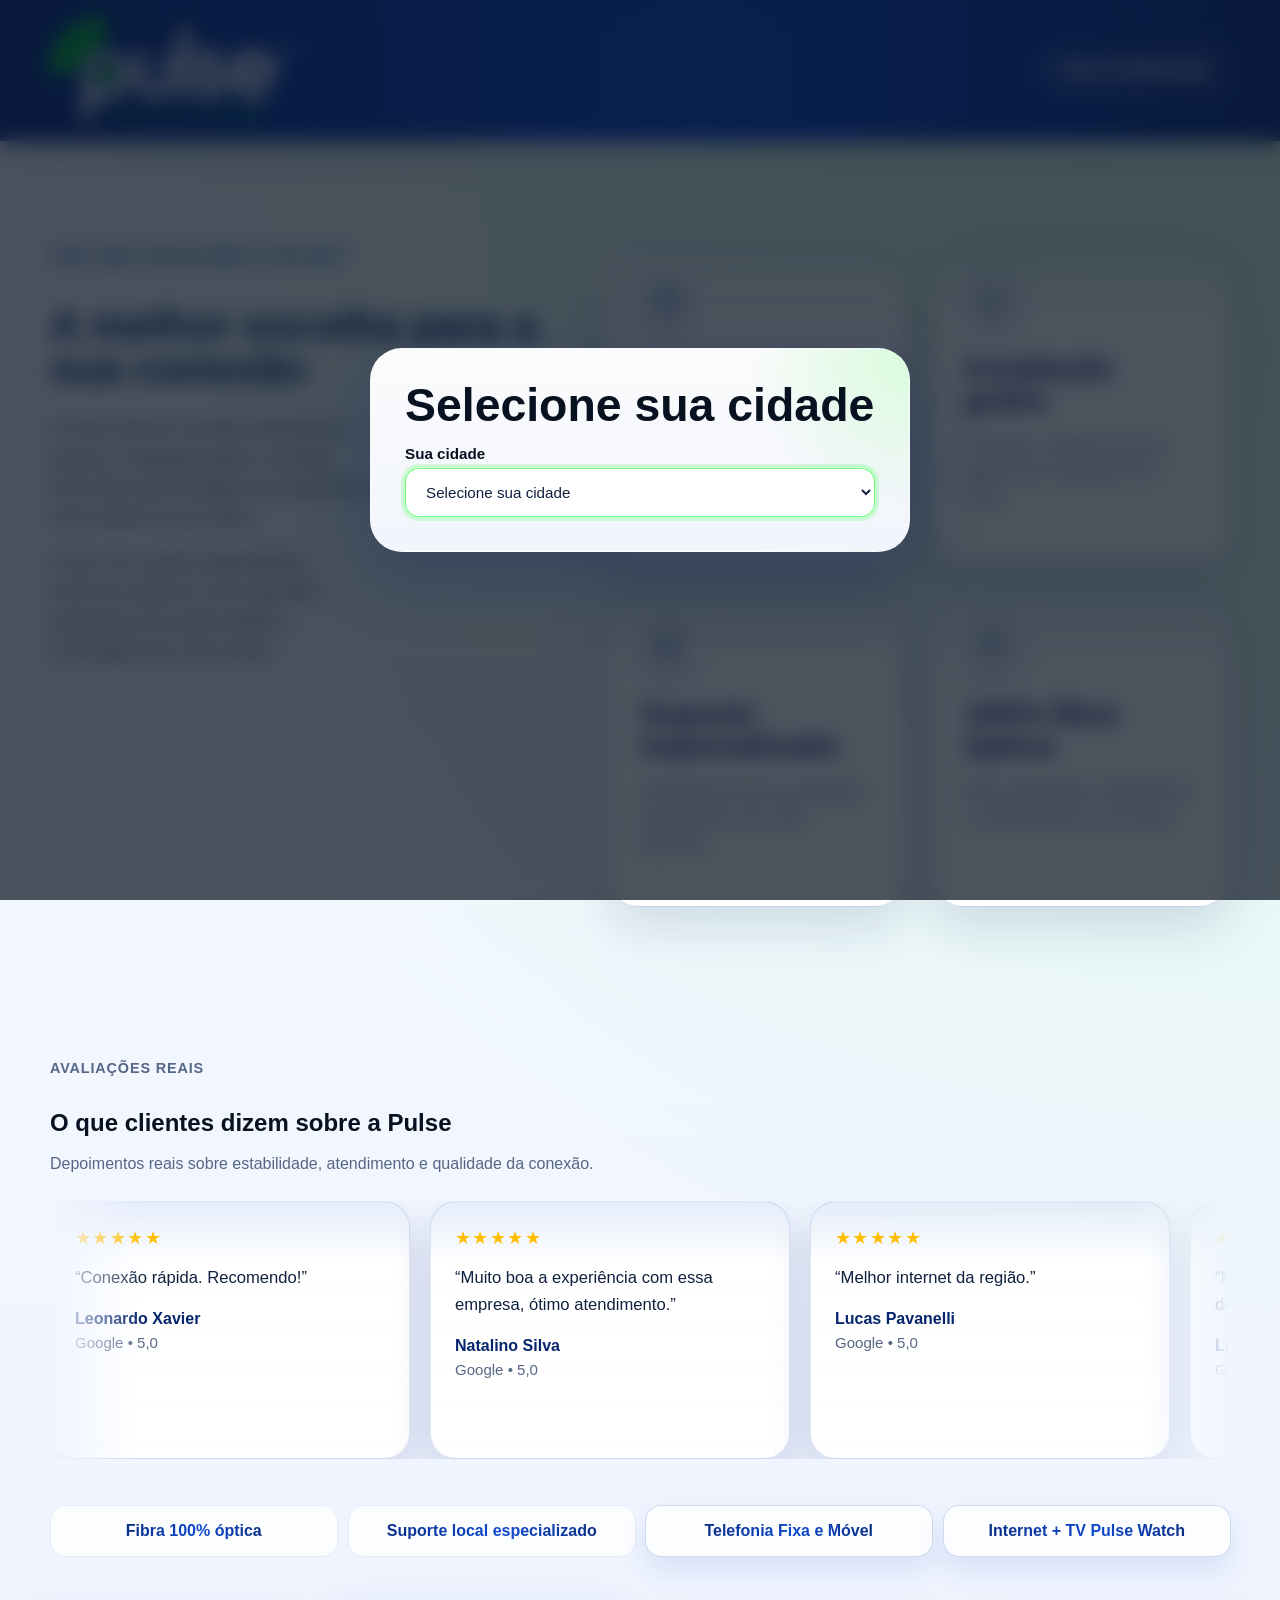
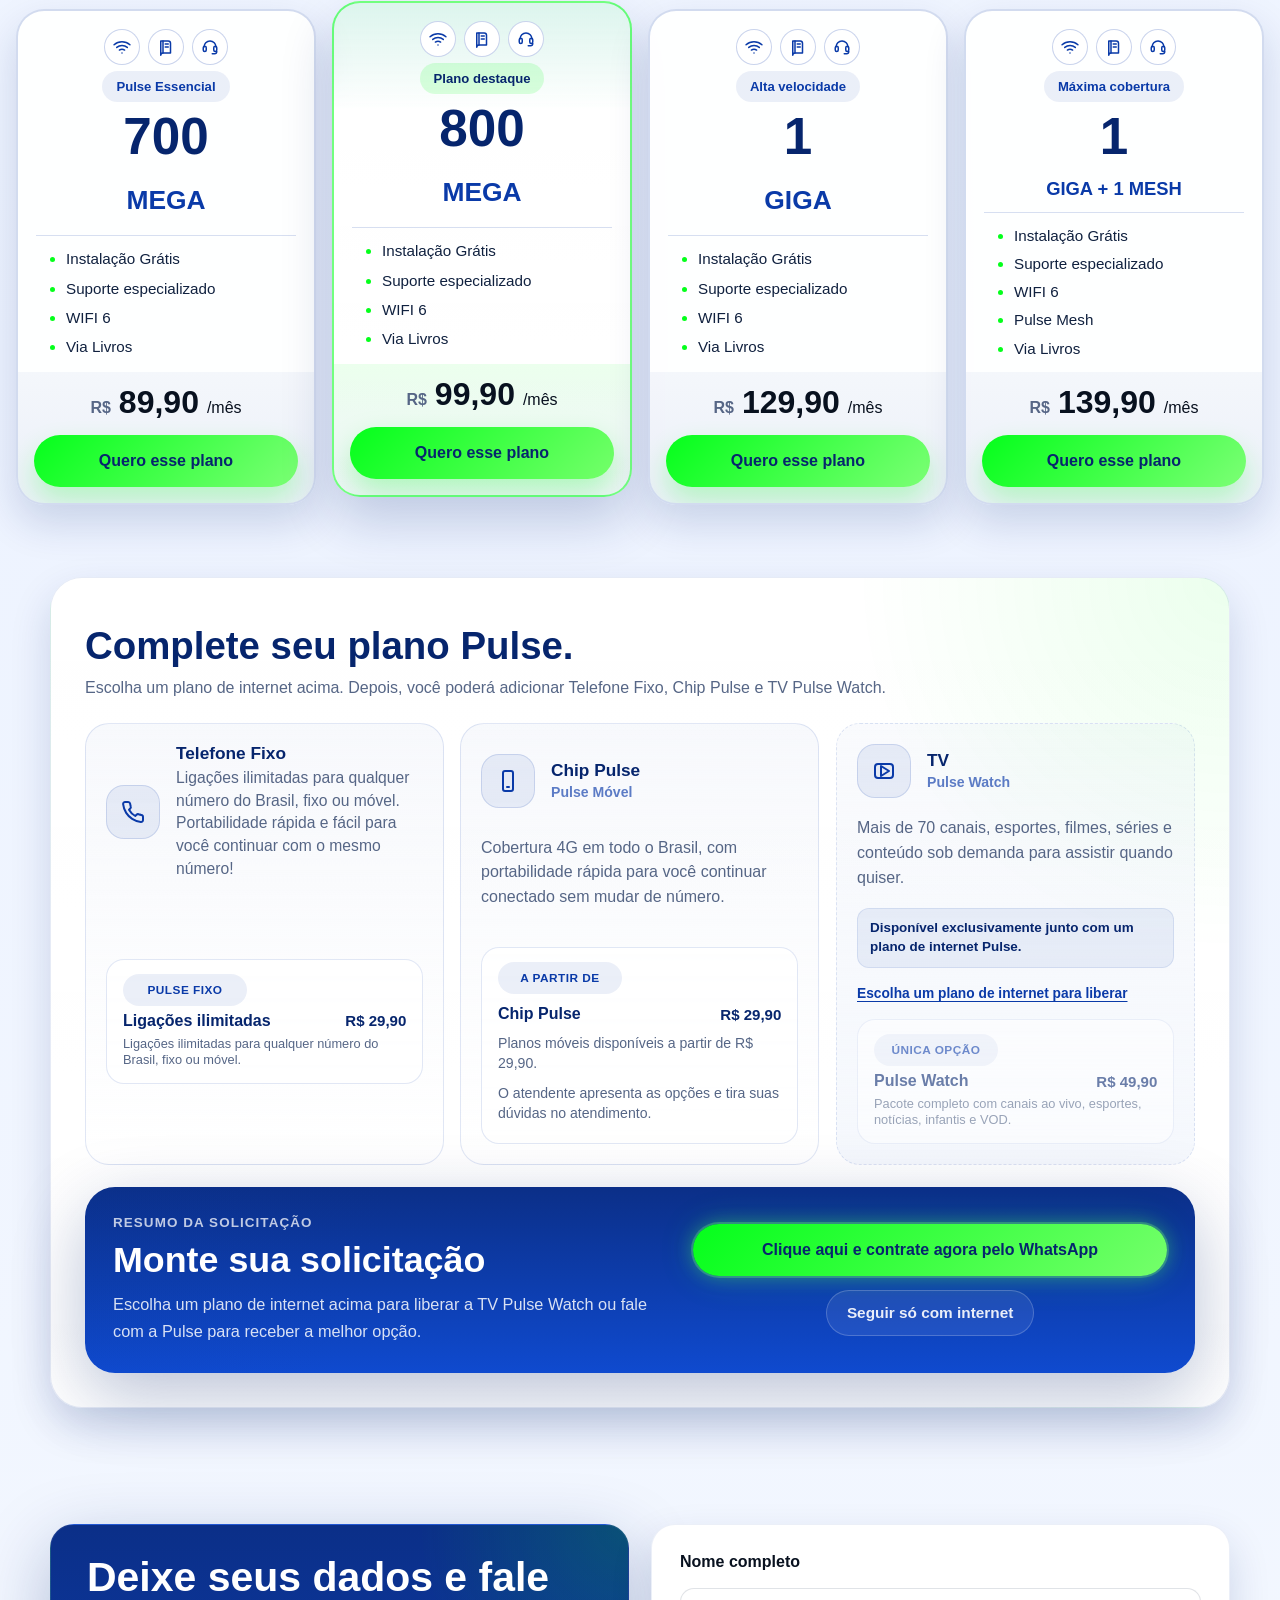
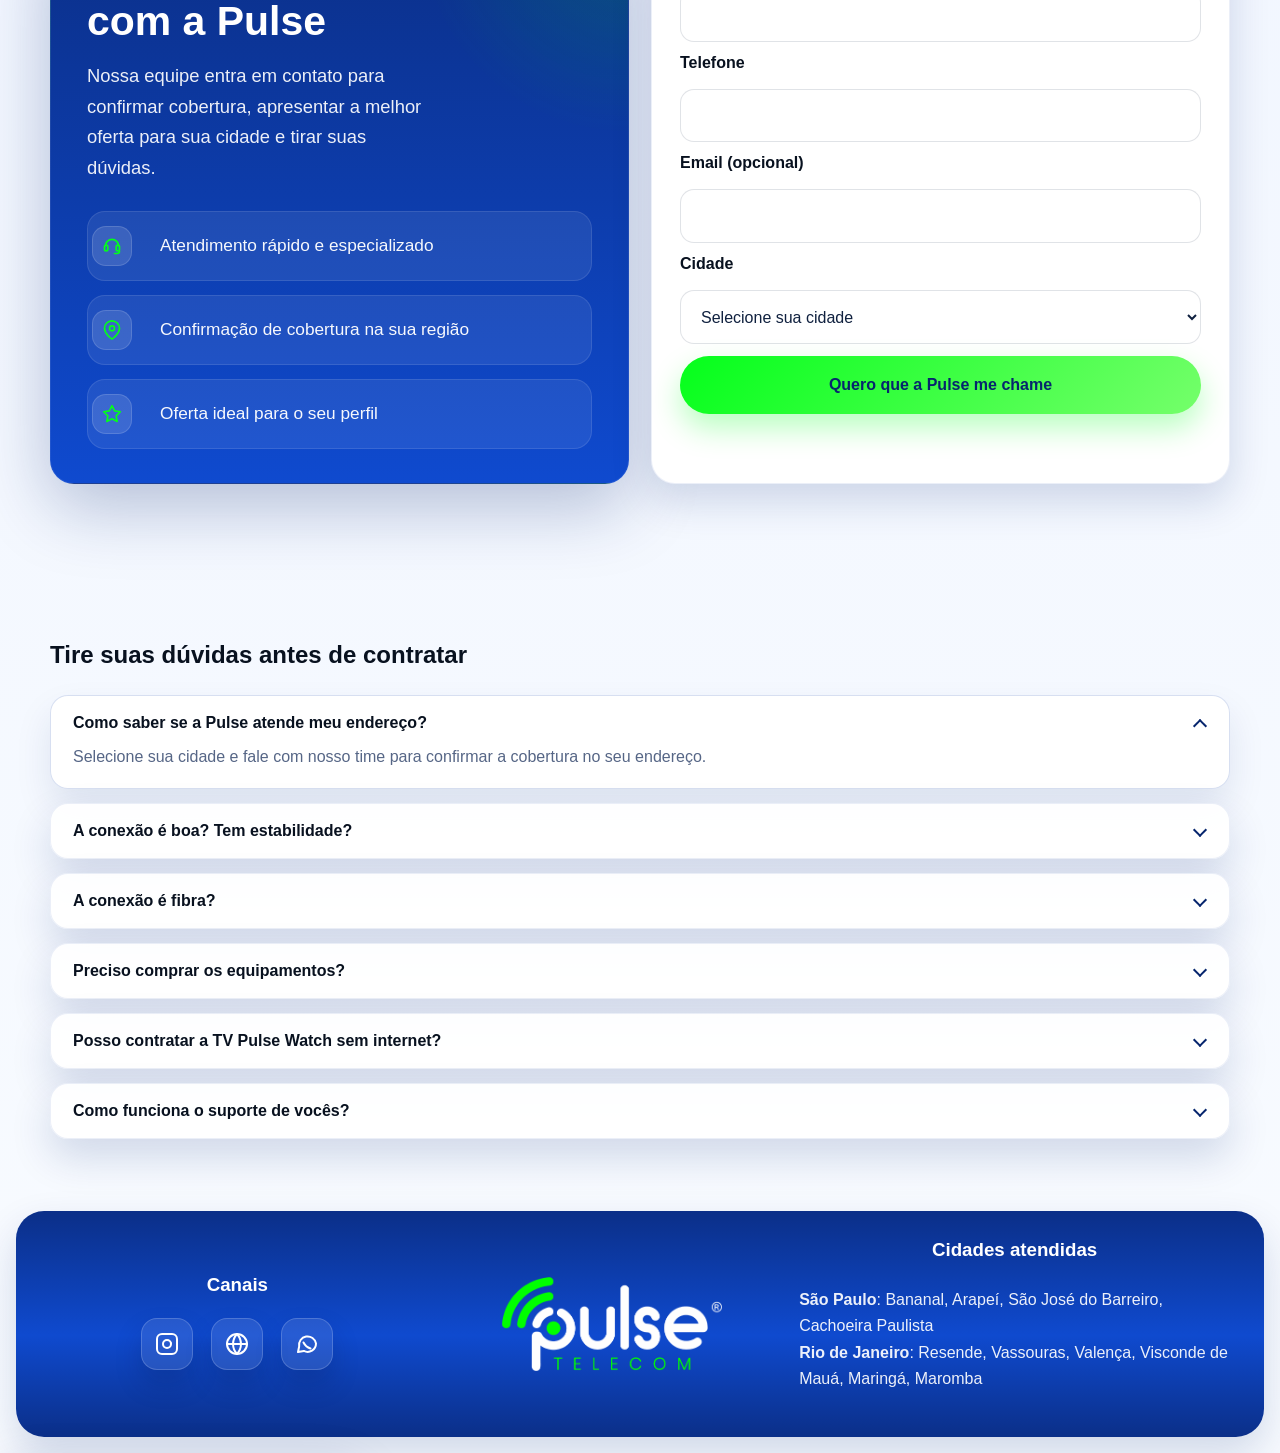
==== index.html @ 8730db97 "Simplifica Chip Pulse na mensagem do WhatsApp" ====
<!DOCTYPE html>
<html lang="pt-BR">
<head>
  <meta charset="utf-8">
  <meta name="viewport" content="width=device-width, initial-scale=1">
  <title>Pulse Telecom | Internet 100% fibra na sua cidade</title>
  <meta
    name="description"
    content="Internet 100% fibra da Pulse Telecom com instalação grátis, atendimento próximo e planos para a sua cidade. Consulte cobertura e fale com nossa equipe."
  >
  <link rel="canonical" href="https://lp.pulsetelecom.net.br/">
  <meta property="og:locale" content="pt_BR">
  <meta property="og:type" content="website">
  <meta property="og:site_name" content="Pulse Telecom">
  <meta property="og:title" content="Pulse Telecom | Internet 100% fibra na sua cidade">
  <meta
    property="og:description"
    content="Internet 100% fibra da Pulse Telecom com instalação grátis, atendimento próximo e planos para a sua cidade. Consulte cobertura e fale com nossa equipe."
  >
  <meta property="og:url" content="https://lp.pulsetelecom.net.br/">
  <meta
    property="og:image"
    content="https://lp.pulsetelecom.net.br/assets/site/icon-pulse-1000.png"
  >
  <meta
    property="og:image:secure_url"
    content="https://lp.pulsetelecom.net.br/assets/site/icon-pulse-1000.png"
  >
  <meta property="og:image:width" content="1000">
  <meta property="og:image:height" content="1000">
  <meta name="twitter:card" content="summary_large_image">
  <meta name="twitter:title" content="Pulse Telecom | Internet 100% fibra na sua cidade">
  <meta
    name="twitter:description"
    content="Internet 100% fibra da Pulse Telecom com instalação grátis, atendimento próximo e planos para a sua cidade. Consulte cobertura e fale com nossa equipe."
  >
  <meta
    name="twitter:image"
    content="https://lp.pulsetelecom.net.br/assets/site/icon-pulse-1000.png"
  >
  <link
    rel="icon"
    type="image/png"
    sizes="512x512"
    href="./assets/site/favicon-512.png"
  >
  <link rel="apple-touch-icon" sizes="180x180" href="./assets/site/apple-touch-icon-180.png">
  <link rel="stylesheet" href="./teste-lp/styles-teste.css?v=20260622e">
</head>
<body id="topo-lp">
  <header class="site-header">
    <div class="container header-row">
      <a class="brand" href="#topo-lp">
        <img
          src="./teste-lp/logo-nova-crop.png"
          alt="Pulse Telecom"
        >
      </a>

      <div class="header-actions">
        <div class="selected-city-pill" id="selectedCityPill" hidden aria-live="polite">
          <span class="selected-city-label">Cidade selecionada</span>
          <strong id="selectedCityName"></strong>
          <button class="selected-city-action" id="changeCityButton" type="button">Trocar</button>
        </div>
        <!-- Seletor de cidade no topo para orientar headline, oferta e CTAs -->
        <label class="city-picker" for="citySelectorTop">
          <span>Sua cidade</span>
          <select id="citySelectorTop" aria-label="Selecione sua cidade">
            <option value="">Selecione sua cidade</option>
            <option value="Cachoeira Paulista">Cachoeira Paulista</option>
            <option value="Vassouras">Vassouras</option>
            <option value="Barão de Juparanã">Barão de Juparanã</option>
            <option value="Resende">Resende</option>
            <option value="Bananal">Bananal</option>
            <option value="São José do Barreiro">São José do Barreiro</option>
            <option value="Arapeí">Arapeí</option>
            <option value="Visconde de Mauá / Maromba / Maringá">Visconde de Mauá / Maromba / Maringá</option>
          </select>
        </label>

        <a
          id="headerWhatsappCta"
          class="button button-secondary"
          href="https://wa.me/551231165043"
          target="_blank"
          rel="noopener noreferrer"
        >
          Falar no WhatsApp
        </a>
      </div>
    </div>
  </header>

  <main>
    <section class="proof-section">
      <div class="container proof-grid">
        <div class="proof-copy">
          <p class="section-kicker">Por que escolher a Pulse?</p>
          <h2>A melhor escolha para a sua conexão</h2>
          <p>
            A Pulse Telecom combina atendimento próximo, instalação grátis e conexão 100% fibra para entregar uma experiência mais estável na sua rotina.
          </p>
          <p>
            Conte com suporte especializado, cobertura regional e uma operação preparada para ajudar desde a contratação até o pós-venda.
          </p>
        </div>

        <div class="proof-cards">
          <article class="proof-card">
            <span class="proof-icon proof-icon-local" aria-hidden="true"></span>
            <h3>Atendimento local</h3>
            <p>Equipe da região para um atendimento mais próximo e consultivo.</p>
          </article>
          <article class="proof-card">
            <span class="proof-icon proof-icon-install" aria-hidden="true"></span>
            <h3>Instalação grátis</h3>
            <p>Consulte a cobertura da sua região para instalação sem custo.</p>
          </article>
          <article class="proof-card">
            <span class="proof-icon proof-icon-support" aria-hidden="true"></span>
            <h3>Suporte especializado</h3>
            <p>Atendimento técnico preparado para resolver com mais agilidade.</p>
          </article>
          <article class="proof-card">
            <span class="proof-icon proof-icon-fiber" aria-hidden="true"></span>
            <h3>100% fibra óptica</h3>
            <p>Mais estabilidade, desempenho e confiança para a sua rotina.</p>
          </article>
        </div>
      </div>
    </section>

    <section class="reviews-section" id="avaliacoes">
      <div class="container">
        <div class="section-heading reviews-heading">
          <p class="section-kicker">Avaliações reais</p>
          <h2>O que clientes dizem sobre a Pulse</h2>
          <p>Depoimentos reais sobre estabilidade, atendimento e qualidade da conexão.</p>
        </div>

        <div class="reviews-carousel">
          <div class="reviews-track">
            <article class="review-card">
              <p class="review-stars">★★★★★</p>
              <p class="review-text">“Conexão rápida. Recomendo!”</p>
              <p class="review-author">Leonardo Xavier</p>
              <p class="review-meta">Google • 5,0</p>
            </article>

            <article class="review-card">
              <p class="review-stars">★★★★★</p>
              <p class="review-text">“Muito boa a experiência com essa empresa, ótimo atendimento.”</p>
              <p class="review-author">Natalino Silva</p>
              <p class="review-meta">Google • 5,0</p>
            </article>

            <article class="review-card">
              <p class="review-stars">★★★★★</p>
              <p class="review-text">“Melhor internet da região.”</p>
              <p class="review-author">Lucas Pavanelli</p>
              <p class="review-meta">Google • 5,0</p>
            </article>

            <article class="review-card">
              <p class="review-stars">★★★★★</p>
              <p class="review-text">“Melhor internet que já usei! Recomendo demais.”</p>
              <p class="review-author">Luana Tavares Gesualdi Chaves</p>
              <p class="review-meta">Google • 5,0</p>
            </article>

            <article class="review-card">
              <p class="review-stars">★★★★★</p>
              <p class="review-text">“Melhor internet da região, suporte rápido e preciso.”</p>
              <p class="review-author">Vitória Romão Silva</p>
              <p class="review-meta">Google • 5,0</p>
            </article>

            <article class="review-card review-card-featured">
              <p class="review-stars">★★★★★</p>
              <p class="review-text">“A melhor internet de Vassouras. Qualidade e bom atendimento. Sem contar que quando ocorre problemas eles resolvem o quanto antes. TOP!”</p>
              <p class="review-author">KIM DJ</p>
              <p class="review-meta">Google • 5,0</p>
            </article>

            <article class="review-card">
              <p class="review-stars">★★★★★</p>
              <p class="review-text">“Só não é mais rápida que a velocidade da luz. Melhor internet da região, recomendo!”</p>
              <p class="review-author">Juscelino Campos</p>
              <p class="review-meta">Google • 5,0</p>
            </article>

            <article class="review-card">
              <p class="review-stars">★★★★★</p>
              <p class="review-text">“Conexão rápida. Recomendo!”</p>
              <p class="review-author">Leonardo Xavier</p>
              <p class="review-meta">Google • 5,0</p>
            </article>

            <article class="review-card">
              <p class="review-stars">★★★★★</p>
              <p class="review-text">“Muito boa a experiência com essa empresa, ótimo atendimento.”</p>
              <p class="review-author">Natalino Silva</p>
              <p class="review-meta">Google • 5,0</p>
            </article>

            <article class="review-card">
              <p class="review-stars">★★★★★</p>
              <p class="review-text">“Melhor internet da região.”</p>
              <p class="review-author">Lucas Pavanelli</p>
              <p class="review-meta">Google • 5,0</p>
            </article>

            <article class="review-card">
              <p class="review-stars">★★★★★</p>
              <p class="review-text">“Melhor internet que já usei! Recomendo demais.”</p>
              <p class="review-author">Luana Tavares Gesualdi Chaves</p>
              <p class="review-meta">Google • 5,0</p>
            </article>

            <article class="review-card">
              <p class="review-stars">★★★★★</p>
              <p class="review-text">“Melhor internet da região, suporte rápido e preciso.”</p>
              <p class="review-author">Vitória Romão Silva</p>
              <p class="review-meta">Google • 5,0</p>
            </article>

            <article class="review-card review-card-featured">
              <p class="review-stars">★★★★★</p>
              <p class="review-text">“A melhor internet de Vassouras. Qualidade e bom atendimento. Sem contar que quando ocorre problemas eles resolvem o quanto antes. TOP!”</p>
              <p class="review-author">KIM DJ</p>
              <p class="review-meta">Google • 5,0</p>
            </article>

            <article class="review-card">
              <p class="review-stars">★★★★★</p>
              <p class="review-text">“Só não é mais rápida que a velocidade da luz. Melhor internet da região, recomendo!”</p>
              <p class="review-author">Juscelino Campos</p>
              <p class="review-meta">Google • 5,0</p>
            </article>
          </div>
        </div>
      </div>
    </section>

    <section class="trust-strip">
      <div class="container trust-strip-grid">
        <div><span>Fibra 100% óptica</span></div>
        <div><span>Suporte local especializado</span></div>
        <div class="trust-strip-highlight"><span>Telefonia Fixa e Móvel</span></div>
        <div class="trust-strip-highlight"><span>Internet + TV Pulse Watch</span></div>
      </div>
    </section>

    <!-- Planos reorganizados para leitura comercial mais direta -->
    <section class="plans-section" id="planos">
      <div class="container">
        <div class="plans-grid">
          <article class="plan-card" data-plan-card="700 Mega">
            <div class="plan-card-top">
              <div class="plan-icons" aria-hidden="true">
                <span class="plan-icon plan-icon-fiber"></span>
                <span class="plan-icon plan-icon-install"></span>
                <span class="plan-icon plan-icon-support"></span>
              </div>
              <span class="plan-badge">Pulse Essencial</span>
              <p class="plan-speed">
                <strong>700</strong>
                <span>Mega</span>
              </p>
            </div>

            <div class="plan-divider"></div>

            <ul class="plan-benefits">
              <li>Instalação Grátis</li>
              <li>Suporte especializado</li>
              <li>WIFI 6</li>
              <li>Via Livros</li>
            </ul>

            <div class="plan-footer">
              <p class="plan-price-row">
                <span class="plan-currency">R$</span>
                <strong class="plan-price-value">89,90</strong>
                <span class="plan-price-period">/mês</span>
              </p>
              <a
                class="button button-plan js-plan-whatsapp"
                data-plan="700 Mega"
                href="https://wa.me/551231165043"
                target="_blank"
                rel="noopener noreferrer"
              >
                Quero esse plano
              </a>
            </div>
          </article>

          <article class="plan-card plan-card-featured" data-plan-card="800 Mega">
            <div class="plan-card-top">
              <div class="plan-icons" aria-hidden="true">
                <span class="plan-icon plan-icon-fiber"></span>
                <span class="plan-icon plan-icon-install"></span>
                <span class="plan-icon plan-icon-support"></span>
              </div>
              <span class="plan-badge">Plano destaque</span>
              <p class="plan-speed">
                <strong>800</strong>
                <span>Mega</span>
              </p>
            </div>

            <div class="plan-divider"></div>

            <ul class="plan-benefits">
              <li>Instalação Grátis</li>
              <li>Suporte especializado</li>
              <li>WIFI 6</li>
              <li>Via Livros</li>
            </ul>

            <div class="plan-footer">
              <p class="plan-price-row">
                <span class="plan-currency">R$</span>
                <strong class="plan-price-value">99,90</strong>
                <span class="plan-price-period">/mês</span>
              </p>
              <a
                class="button button-primary js-plan-whatsapp"
                data-plan="800 Mega"
                href="https://wa.me/551231165043"
                target="_blank"
                rel="noopener noreferrer"
              >
                Quero esse plano
              </a>
            </div>
          </article>

          <article class="plan-card" data-plan-card="1 Giga">
            <div class="plan-card-top">
              <div class="plan-icons" aria-hidden="true">
                <span class="plan-icon plan-icon-fiber"></span>
                <span class="plan-icon plan-icon-install"></span>
                <span class="plan-icon plan-icon-support"></span>
              </div>
              <span class="plan-badge">Alta velocidade</span>
              <p class="plan-speed">
                <strong>1</strong>
                <span>Giga</span>
              </p>
            </div>

            <div class="plan-divider"></div>

            <ul class="plan-benefits">
              <li>Instalação Grátis</li>
              <li>Suporte especializado</li>
              <li>WIFI 6</li>
              <li>Via Livros</li>
            </ul>

            <div class="plan-footer">
              <p class="plan-price-row">
                <span class="plan-currency">R$</span>
                <strong class="plan-price-value">129,90</strong>
                <span class="plan-price-period">/mês</span>
              </p>
              <a
                class="button button-plan js-plan-whatsapp"
                data-plan="1 Giga"
                href="https://wa.me/551231165043"
                target="_blank"
                rel="noopener noreferrer"
              >
                Quero esse plano
              </a>
            </div>
          </article>

          <article class="plan-card" data-plan-card="1 Giga + 1 Mesh">
            <div class="plan-card-top">
              <div class="plan-icons" aria-hidden="true">
                <span class="plan-icon plan-icon-fiber"></span>
                <span class="plan-icon plan-icon-install"></span>
                <span class="plan-icon plan-icon-support"></span>
              </div>
              <span class="plan-badge">Máxima cobertura</span>
              <p class="plan-speed">
                <strong>1</strong>
                <span class="plan-speed-extra">Giga + 1 Mesh</span>
              </p>
            </div>

            <div class="plan-divider"></div>

            <ul class="plan-benefits">
              <li>Instalação Grátis</li>
              <li>Suporte especializado</li>
              <li>WIFI 6</li>
              <li>Pulse Mesh</li>
              <li>Via Livros</li>
            </ul>

            <div class="plan-footer">
              <p class="plan-price-row">
                <span class="plan-currency">R$</span>
                <strong class="plan-price-value">139,90</strong>
                <span class="plan-price-period">/mês</span>
              </p>
              <a
                class="button button-plan js-plan-whatsapp"
                data-plan="1 Giga + 1 Mesh"
                href="https://wa.me/551231165043"
                target="_blank"
                rel="noopener noreferrer"
              >
                Quero esse plano
              </a>
            </div>
          </article>
        </div>
      </div>
    </section>

    <section class="plan-builder-section" id="etapa-combo">
      <div class="container">
        <div class="plan-builder-shell">
          <div class="plan-builder-heading">
            <h2>Complete seu plano Pulse.</h2>
            <p id="planBuilderSelectedPlan">
              Você escolheu um plano. Agora selecione o que faz sentido antes de seguir para o WhatsApp.
            </p>
          </div>

          <div class="plan-builder-grid" aria-label="Opções adicionais">
            <button class="plan-builder-option" type="button" data-addon="fixed" aria-pressed="false">
              <span class="plan-builder-option-head">
                <span class="plan-builder-option-icon plan-builder-icon-phone" aria-hidden="true"></span>
                <span class="plan-builder-option-copy">
                  <span class="plan-builder-option-label">Telefone Fixo</span>
                  <span class="fixed-plan-copy">Ligações ilimitadas para qualquer número do Brasil, fixo ou móvel.<br>Portabilidade rápida e fácil para você continuar com o mesmo número!</span>
                </span>
              </span>
              <span class="fixed-plan-featured">
                <span class="mobile-plan-featured-badge">Pulse Fixo</span>
                <span class="mobile-plan-option-top">
                  <strong>Ligações ilimitadas</strong>
                  <span>R$ 29,90</span>
                </span>
                <span class="pulsewatch-option-detail">Ligações ilimitadas para qualquer número do Brasil, fixo ou móvel.</span>
              </span>
            </button>

            <div class="plan-builder-option plan-builder-option-mobile" data-addon="mobile">
              <div class="plan-builder-option-head">
                <span class="plan-builder-option-icon plan-builder-icon-mobile" aria-hidden="true"></span>
                <span class="plan-builder-option-copy">
                  <span class="plan-builder-option-label">Chip Pulse</span>
                  <span class="plan-builder-option-subtitle">Pulse Móvel</span>
                </span>
              </div>
              <span class="plan-builder-option-description">Cobertura 4G em todo o Brasil, com portabilidade rápida para você continuar conectado sem mudar de número.</span>

              <button class="mobile-plan-featured" id="mobilePlanFeatured" type="button" aria-pressed="false">
                <span class="mobile-plan-featured-badge" id="mobilePlanBadge">A partir de</span>
                <span class="mobile-plan-option-top">
                  <strong id="mobilePlanName">Chip Pulse</strong>
                  <span id="mobilePlanPrice">R$ 29,90</span>
                </span>
                <span class="mobile-plan-option-meta" id="mobilePlanMeta">Planos móveis disponíveis a partir de R$ 29,90.</span>
                <span class="mobile-plan-option-apps" id="mobilePlanApps">O atendente apresenta as opções e tira suas dúvidas no atendimento.</span>
              </button>
            </div>

            <div
              class="plan-builder-option plan-builder-option-watch is-locked"
              data-addon="pulsewatch"
              aria-disabled="true"
            >
              <div class="plan-builder-option-head">
                <span class="plan-builder-option-icon plan-builder-icon-watch" aria-hidden="true"></span>
                <span class="plan-builder-option-copy">
                  <span class="plan-builder-option-label">TV</span>
                  <span class="plan-builder-option-subtitle">Pulse Watch</span>
                </span>
              </div>
              <span class="plan-builder-option-description">Mais de 70 canais, esportes, filmes, séries e conteúdo sob demanda para assistir quando quiser.</span>
              <span class="plan-builder-requirement" id="pulsewatchRequirement" role="status">
                Disponível exclusivamente junto com um plano de internet Pulse.
              </span>
              <a class="plan-builder-requirement-cta" id="pulsewatchRequirementCta" href="#planos">
                Escolha um plano de internet para liberar
              </a>

              <button class="pulsewatch-featured" id="pulsewatchFeatured" type="button" aria-pressed="false" disabled>
                <span class="pulsewatch-featured-badge" id="pulsewatchFeaturedBadge">Única opção</span>
                <span class="mobile-plan-option-top">
                  <strong>Pulse Watch</strong>
                  <span>R$ 49,90</span>
                </span>
                <span class="pulsewatch-option-detail">Pacote completo com canais ao vivo, esportes, notícias, infantis e VOD.</span>
              </button>
            </div>
          </div>

          <div class="plan-builder-summary">
            <div class="plan-builder-summary-copy">
              <p class="plan-builder-summary-label">Resumo da Solicitação</p>
              <h3 id="planBuilderSummaryTitle">Plano selecionado</h3>
              <p id="planBuilderSummaryCopy">
                Você pode seguir só com internet ou adicionar Telefone Fixo, Chip Pulse e TV Pulse Watch. A TV é exclusiva para contratação junto com a internet.
              </p>
            </div>

            <div class="plan-builder-actions">
              <a
                id="planBuilderWhatsappCta"
                class="button button-primary"
                href="https://wa.me/551231165043"
                target="_blank"
                rel="noopener noreferrer"
              >
                Clique aqui e contrate agora pelo WhatsApp
              </a>
              <a
                id="planBuilderInternetOnly"
                class="button button-secondary"
                href="https://wa.me/551231165043"
                target="_blank"
                rel="noopener noreferrer"
              >
                Seguir só com internet
              </a>
            </div>
          </div>
        </div>
      </div>
    </section>

    <!-- Formulário simplificado visualmente, com email opcional nesta versão teste -->
    <section class="lead-section" id="formulario-teste">
      <div class="container lead-grid">
        <div class="lead-copy">
          <h2>Deixe seus dados e fale com a Pulse</h2>
          <p>
            Nossa equipe entra em contato para confirmar cobertura, apresentar a melhor oferta para sua cidade e tirar suas dúvidas.
          </p>
          <ul class="lead-points">
            <li class="lead-point lead-point-support">
              <span class="lead-point-icon" aria-hidden="true"></span>
              <span>Atendimento rápido e especializado</span>
            </li>
            <li class="lead-point lead-point-coverage">
              <span class="lead-point-icon" aria-hidden="true"></span>
              <span>Confirmação de cobertura na sua região</span>
            </li>
            <li class="lead-point lead-point-offer">
              <span class="lead-point-icon" aria-hidden="true"></span>
              <span>Oferta ideal para o seu perfil</span>
            </li>
          </ul>
        </div>

        <form id="leadForm" class="lead-form" novalidate>
          <label for="leadName">Nome completo</label>
          <input id="leadName" name="nomeCompleto" type="text" autocomplete="name" required>

          <label for="leadPhone">Telefone</label>
          <input id="leadPhone" name="telefone" type="tel" inputmode="tel" autocomplete="tel" required>

          <label for="leadEmail">Email (opcional)</label>
          <input id="leadEmail" name="email" type="email" autocomplete="email">

          <label for="citySelectorForm">Cidade</label>
          <select id="citySelectorForm" name="cidade" required>
            <option value="">Selecione sua cidade</option>
            <option value="Cachoeira Paulista">Cachoeira Paulista</option>
            <option value="Vassouras">Vassouras</option>
            <option value="Barão de Juparanã">Barão de Juparanã</option>
            <option value="Resende">Resende</option>
            <option value="Bananal">Bananal</option>
            <option value="São José do Barreiro">São José do Barreiro</option>
            <option value="Arapeí">Arapeí</option>
            <option value="Visconde de Mauá / Maromba / Maringá">Visconde de Mauá / Maromba / Maringá</option>
          </select>

          <button class="button button-primary button-block" type="submit">
            Quero que a Pulse me chame
          </button>

          <p class="form-status" id="formStatus" aria-live="polite"></p>
        </form>
      </div>
    </section>

            <section class="faq-section" id="faq">
      <div class="container">
        <div class="section-heading">
          <h2>Tire suas dúvidas antes de contratar</h2>
        </div>

        <div class="faq-list">
          <details open>
            <summary>Como saber se a Pulse atende meu endereço?</summary>
            <p>Selecione sua cidade e fale com nosso time para confirmar a cobertura no seu endereço.</p>
          </details>
          <details>
            <summary>A conexão é boa? Tem estabilidade?</summary>
            <p>Sim, nossa conexão é estável. Somos uma empresa que está no mercado a mais de 20 anos, e prezamos pela melhor experiência do cliente.</p>
          </details>
          <details>
            <summary>A conexão é fibra?</summary>
            <p>Sim, nossa conexão é 100% fibra, isso significa que a comunicação entre seu dispositivo e a internet é mais rápida, ideal para atividades que exigem resposta imediata.</p>
          </details>
          <details>
            <summary>Preciso comprar os equipamentos?</summary>
            <p>Não! Nós trabalhamos com regime de comodato. Inclusive a nossa instalação é gratuita.</p>
          </details>
          <details>
            <summary>Posso contratar a TV Pulse Watch sem internet?</summary>
            <p>Não. A TV Pulse Watch é um adicional exclusivo para contratação junto com um plano de internet Pulse.</p>
          </details>
          <details>
            <summary>Como funciona o suporte de vocês?</summary>
            <p>Nosso suporte funciona de 08h30 até 00h todos os dias da semana, inclusive feriados, atendimento humanizado e especializado para você.</p>
          </details>
        </div>
      </div>
    </section>
  </main>

      <section class="site-footer" role="contentinfo">
    <div class="container footer-grid">
      <div>
        <h3>Canais</h3>
        <ul class="footer-links footer-links-icons">
          <li><a href="https://www.instagram.com/pulse_telecom_/" target="_blank" rel="noopener noreferrer" aria-label="Instagram"><span class="footer-link-icon footer-link-instagram" aria-hidden="true"></span></a></li>
          <li><a href="https://pulsetelecom.net.br" target="_blank" rel="noopener noreferrer" aria-label="Site institucional"><span class="footer-link-icon footer-link-site" aria-hidden="true"></span></a></li>
          <li><a id="footerWhatsappCta" href="https://wa.me/551231165043" target="_blank" rel="noopener noreferrer" aria-label="WhatsApp comercial"><span class="footer-link-icon footer-link-whatsapp" aria-hidden="true"></span></a></li>
        </ul>
      </div>

      <div>
        <img
          class="footer-logo"
          src="./teste-lp/logo-nova-crop.png"
          alt="Pulse Telecom"
        >
      </div>

      <div>
        <h3>Cidades atendidas</h3>
        <p>
          <strong>São Paulo</strong>: Bananal, Arapeí, São José do Barreiro, Cachoeira Paulista
          <br>
          <strong>Rio de Janeiro</strong>: Resende, Vassouras, Valença, Visconde de Mauá, Maringá, Maromba
        </p>
      </div>
    </div>
  </section>

  <div class="consult-widget" id="consultWidget" hidden>
    <section class="consult-widget-panel" id="consultWidgetPanel" hidden aria-live="polite" aria-label="Conversa rápida no WhatsApp">
      <button class="consult-widget-close" id="consultWidgetClose" type="button" aria-label="Fechar conversa rápida">
        <span aria-hidden="true">×</span>
      </button>
      <p class="consult-widget-message">Está com alguma dúvida referente aos planos?</p>
      <p class="consult-widget-copy">Clique aqui para falar com um consultor agora mesmo</p>
      <a
        class="button button-primary consult-widget-whatsapp"
        id="consultWidgetWhatsapp"
        href="https://wa.me/551231165043?text=Ol%C3%A1!%20Estou%20com%20d%C3%BAvida%20referente%20aos%20planos%20e%20gostaria%20de%20falar%20com%20um%20consultor."
        target="_blank"
        rel="noopener noreferrer"
      >
        Falar no WhatsApp
      </a>
    </section>

    <button class="consult-widget-bubble" id="consultWidgetToggle" type="button" aria-expanded="false" aria-controls="consultWidgetPanel" aria-label="Abrir conversa rápida">
      <span class="consult-widget-badge" id="consultWidgetBadge">1</span>
      <span class="consult-widget-icon" aria-hidden="true"></span>
    </button>
  </div>

  <div class="city-gate" id="cityGate" hidden>
    <div class="city-gate-backdrop" aria-hidden="true"></div>
    <section
      class="city-gate-card"
      role="dialog"
      aria-modal="true"
      aria-labelledby="cityGateTitle"
      aria-describedby="cityGateDescription"
    >
      <p class="city-gate-kicker">Atendimento local</p>
      <h2 id="cityGateTitle">Selecione sua cidade para continuar</h2>
      <p class="city-gate-copy" id="cityGateDescription">
        Assim a Pulse personaliza o atendimento e a mensagem enviada para o WhatsApp logo no primeiro acesso.
      </p>

      <label class="city-gate-select" for="citySelectorGate">
        <span>Sua cidade</span>
        <select id="citySelectorGate" aria-label="Selecione sua cidade">
          <option value="">Selecione sua cidade</option>
          <option value="Cachoeira Paulista">Cachoeira Paulista</option>
          <option value="Vassouras">Vassouras</option>
          <option value="Barão de Juparanã">Barão de Juparanã</option>
          <option value="Resende">Resende</option>
          <option value="Bananal">Bananal</option>
          <option value="São José do Barreiro">São José do Barreiro</option>
          <option value="Arapeí">Arapeí</option>
          <option value="Visconde de Mauá / Maromba / Maringá">Visconde de Mauá / Maromba / Maringá</option>
        </select>
      </label>

      <p class="city-gate-note">Voce pode trocar a cidade depois, se precisar.</p>

      <button class="button button-primary button-block" id="cityGateContinue" type="button" disabled>
        Continuar
      </button>
    </section>
  </div>

  <div class="tour-overlay" id="tourOverlay" hidden></div>
  <aside class="tour-popover" id="tourPopover" hidden aria-live="polite" aria-label="Tutorial da página">
    <p class="tour-step-label" id="tourStepLabel">Passo 1 de 3</p>
    <h3 id="tourTitle">Escolha seu plano</h3>
    <p id="tourDescription">Compare os planos de internet e clique no que fizer mais sentido para você.</p>
    <div class="tour-actions">
      <button class="button button-secondary tour-skip" id="tourSkip" type="button">Pular</button>
      <button
        class="button button-primary"
        id="tourNext"
        type="button"
      >Próximo</button>
    </div>
  </aside>
  <section class="tour-mobile-sheet" id="tourMobileSheet" hidden aria-live="polite" aria-label="Tutorial da página no mobile">
    <p class="tour-step-label" id="tourMobileStepLabel">Passo 1 de 3</p>
    <h3 id="tourMobileTitle">Escolha seu plano</h3>
    <p id="tourMobileDescription">Compare os planos de internet e clique no que fizer mais sentido para você.</p>
    <div class="tour-actions">
      <button
        class="button button-secondary tour-skip"
        id="tourMobileSkip"
        type="button"
        onclick="return window.__pulseTourInlineAction(event, 'dismiss');"
        onpointerup="return window.__pulseTourInlineAction(event, 'dismiss');"
        ontouchend="return window.__pulseTourInlineAction(event, 'dismiss');"
      >Pular</button>
      <button
        class="button button-primary"
        id="tourMobileNext"
        type="button"
        onclick="return window.__pulseTourInlineAction(event, 'next');"
        onpointerup="return window.__pulseTourInlineAction(event, 'next');"
        ontouchend="return window.__pulseTourInlineAction(event, 'next');"
      >Próximo</button>
    </div>
  </section>
  <script src="./teste-lp/script-teste.js?v=20260622e" defer></script>
</body>
</html>
---- teste-lp/styles-teste.css ----
:root {
  --pulse-blue: #0a3aa8;
  --pulse-blue-deep: #06256d;
  --pulse-green: #04ff1b;
  --pulse-green-dark: #00d912;
  --pulse-ink: #08111f;
  --pulse-soft: #eef4ff;
  --pulse-line: rgba(7, 24, 61, 0.12);
  --pulse-text: #10213f;
  --pulse-text-soft: #566686;
  --pulse-white: #ffffff;
  --shadow-soft: 0 18px 40px rgba(6, 37, 109, 0.16);
  --shadow-strong: 0 22px 70px rgba(6, 37, 109, 0.28);
  --radius-lg: 28px;
  --radius-md: 18px;
  --radius-sm: 12px;
  --container: 1180px;
  --motion-ease: cubic-bezier(0.22, 1, 0.36, 1);
  --motion-duration: 0.72s;
}

*,
*::before,
*::after {
  box-sizing: border-box;
}

html {
  scroll-behavior: smooth;
}

body {
  margin: 0;
  font-family: "Poppins", sans-serif;
  color: var(--pulse-text);
  background:
    radial-gradient(circle at top right, rgba(4, 255, 27, 0.12), transparent 28%),
    linear-gradient(180deg, #f7fbff 0%, #edf3ff 42%, #f8fbff 100%);
}

img {
  max-width: 100%;
  display: block;
}

a {
  color: inherit;
  text-decoration: none;
}

.container {
  width: min(calc(100% - 32px), var(--container));
  margin: 0 auto;
}

.site-header {
  position: sticky;
  top: 0;
  z-index: 30;
  padding: 16px 0;
  min-height: 140px;
  overflow: visible;
  backdrop-filter: blur(10px);
  background: linear-gradient(90deg, #0b2f88 0%, #0f4acf 55%, #0b2f88 100%);
  border-bottom: 1px solid rgba(255, 255, 255, 0.08);
  box-shadow: 0 12px 28px rgba(6, 37, 109, 0.18);
}

.header-row {
  min-height: 108px;
  display: flex;
  align-items: center;
  justify-content: space-between;
  gap: 24px;
  overflow: visible;
}

.brand {
  display: flex;
  align-items: center;
  min-height: 100%;
}

.brand img {
  width: clamp(160px, 18vw, 240px);
  width: auto;
  max-height: 104px;
  height: auto;
  object-fit: contain;
}

.header-actions {
  display: flex;
  align-items: center;
  gap: 14px;
  align-self: center;
}

.selected-city-pill {
  display: inline-flex;
  align-items: center;
  flex-wrap: wrap;
  gap: 10px;
  row-gap: 4px;
  max-width: 340px;
  padding: 10px 14px;
  border-radius: 999px;
  color: var(--pulse-white);
  background: rgba(255, 255, 255, 0.08);
  border: 1px solid rgba(255, 255, 255, 0.14);
}

.selected-city-pill[hidden] {
  display: none !important;
}

.selected-city-label {
  width: 100%;
  font-size: 0.82rem;
  color: rgba(255, 255, 255, 0.72);
}

.selected-city-pill strong {
  font-size: 0.95rem;
}

.selected-city-action {
  border: 0;
  padding: 0;
  font: inherit;
  font-weight: 700;
  color: var(--pulse-green);
  background: transparent;
  cursor: pointer;
}

.selected-city-action:hover {
  color: var(--pulse-white);
}

/* Bloco reutilizável do seletor de cidade */
.city-picker {
  display: none;
}

.city-gate {
  position: fixed;
  inset: 0;
  z-index: 120;
  display: grid;
  place-items: center;
  padding: 24px;
  opacity: 0;
  transition: opacity 0.24s ease;
}

.city-gate[hidden] {
  display: none !important;
}

.city-gate.is-visible {
  opacity: 1;
}

.city-gate-backdrop {
  position: absolute;
  inset: 0;
  background: rgba(8, 17, 31, 0.72);
  backdrop-filter: blur(10px);
  opacity: 0;
  transition: opacity 0.24s ease;
}

.city-gate-card {
  position: relative;
  z-index: 1;
  width: min(100%, 540px);
  display: grid;
  gap: 16px;
  padding: clamp(24px, 4vw, 34px);
  border-radius: 32px;
  background:
    radial-gradient(circle at top right, rgba(4, 255, 27, 0.14), transparent 28%),
    linear-gradient(180deg, rgba(255, 255, 255, 0.98) 0%, rgba(245, 249, 255, 0.98) 100%);
  border: 1px solid rgba(255, 255, 255, 0.42);
  box-shadow: var(--shadow-strong);
  opacity: 0;
  transform: translateY(18px) scale(0.97);
  transition:
    opacity 0.28s var(--motion-ease),
    transform 0.28s var(--motion-ease);
}

.city-gate.is-visible .city-gate-backdrop {
  opacity: 1;
}

.city-gate.is-visible .city-gate-card {
  opacity: 1;
  transform: none;
}

.city-gate-kicker,
.city-gate-card h2,
.city-gate-copy,
.city-gate-note {
  margin: 0;
}

.city-gate-kicker {
  font-size: 0.82rem;
  font-weight: 700;
  letter-spacing: 0.08em;
  text-transform: uppercase;
  color: var(--pulse-blue);
}

.city-gate-card h2 {
  font-size: clamp(2rem, 4vw, 2.9rem);
  line-height: 0.98;
  color: var(--pulse-ink);
}

.city-gate-copy,
.city-gate-note {
  color: var(--pulse-text-soft);
  line-height: 1.6;
}

.city-gate-select {
  display: grid;
  gap: 6px;
  font-size: 0.95rem;
  color: var(--pulse-ink);
}

.city-gate-select span {
  font-weight: 600;
}

.city-gate-select select,
.lead-form input,
.lead-form select {
  width: 100%;
  border: 1px solid var(--pulse-line);
  border-radius: 14px;
  padding: 14px 16px;
  font: inherit;
  color: var(--pulse-text);
  background: var(--pulse-white);
  transition: border-color 0.2s ease, box-shadow 0.2s ease, transform 0.2s ease;
}

.city-gate-select select {
  min-width: 100%;
}

.city-gate-select select:focus,
.lead-form input:focus,
.lead-form select:focus {
  outline: none;
  border-color: rgba(4, 255, 27, 0.55);
  box-shadow: 0 0 0 4px rgba(4, 255, 27, 0.16);
}

body.city-gate-open {
  overflow: hidden;
}

body.tour-mobile-open {
  overflow: hidden;
}

.button {
  display: inline-flex;
  align-items: center;
  justify-content: center;
  min-height: 52px;
  padding: 14px 22px;
  border: 0;
  border-radius: 999px;
  font: inherit;
  font-weight: 700;
  cursor: pointer;
  position: relative;
  overflow: hidden;
  transition: transform 0.22s ease, box-shadow 0.22s ease, background-color 0.22s ease;
}

.button:hover {
  transform: translateY(-2px);
}

.button:disabled {
  cursor: not-allowed;
  opacity: 0.62;
  transform: none;
  box-shadow: none;
}

.button-primary {
  color: var(--pulse-blue-deep);
  background: linear-gradient(135deg, var(--pulse-green) 0%, #75ff6b 100%);
  box-shadow: 0 14px 30px rgba(4, 255, 27, 0.28);
}

.button-primary::after {
  content: "";
  position: absolute;
  top: -30%;
  bottom: -30%;
  left: -25%;
  width: 32%;
  background: linear-gradient(90deg, transparent, rgba(255, 255, 255, 0.28), transparent);
  transform: translateX(-180%) skewX(-18deg);
  transition: transform 0.75s var(--motion-ease);
}

.button-primary:hover {
  background: linear-gradient(135deg, #22ff37 0%, #89ff80 100%);
}

.button-primary:hover::after {
  transform: translateX(360%) skewX(-18deg);
}

.button-secondary {
  color: var(--pulse-white);
  background: rgba(255, 255, 255, 0.08);
  border: 1px solid rgba(255, 255, 255, 0.18);
}

.button-ghost,
.button-plan {
  color: var(--pulse-blue);
  background: rgba(10, 58, 168, 0.08);
}

.button-block {
  width: 100%;
}

#cityGateContinue {
  display: none;
}

.tour-overlay {
  position: fixed;
  inset: 0;
  z-index: 88;
  background: rgba(8, 17, 31, 0.56);
  backdrop-filter: blur(4px);
  touch-action: manipulation;
}

.tour-popover {
  position: fixed;
  z-index: 90;
  width: min(360px, calc(100vw - 32px));
  max-height: calc(100vh - 32px);
  display: grid;
  gap: 10px;
  overflow-y: auto;
  overscroll-behavior: contain;
  padding: 20px 20px 18px;
  border-radius: 24px;
  background: rgba(255, 255, 255, 0.98);
  border: 1px solid rgba(10, 58, 168, 0.12);
  box-shadow: 0 24px 54px rgba(6, 37, 109, 0.22);
}

.tour-mobile-sheet {
  position: fixed;
  z-index: 90;
  left: 12px;
  right: 12px;
  bottom: max(12px, env(safe-area-inset-bottom));
  width: auto;
  max-height: calc(100dvh - 24px - env(safe-area-inset-bottom));
  display: grid;
  gap: 10px;
  overflow-y: auto;
  overscroll-behavior: contain;
  padding: 20px 20px 18px;
  border-radius: 24px;
  background: rgba(255, 255, 255, 0.98);
  border: 1px solid rgba(10, 58, 168, 0.12);
  box-shadow: 0 24px 54px rgba(6, 37, 109, 0.22);
}

.tour-mobile-sheet[hidden] {
  display: none !important;
}

.tour-step-label,
.tour-popover h3,
.tour-popover p {
  margin: 0;
}

.tour-step-label {
  color: var(--pulse-blue);
  font-size: 0.8rem;
  font-weight: 700;
  letter-spacing: 0.08em;
  text-transform: uppercase;
}

.tour-popover h3 {
  color: var(--pulse-blue-deep);
  font-size: 1.5rem;
  line-height: 1.08;
}

.tour-popover p {
  color: var(--pulse-text-soft);
  line-height: 1.6;
}

.tour-actions {
  display: flex;
  justify-content: space-between;
  gap: 10px;
  margin-top: 4px;
}

.tour-actions .button {
  min-height: 46px;
  flex: 1;
  touch-action: manipulation;
}

.tour-skip {
  color: var(--pulse-blue-deep);
  background: rgba(10, 58, 168, 0.08);
  border: 1px solid rgba(10, 58, 168, 0.1);
}

.tour-highlight {
  position: relative;
  z-index: 89 !important;
  box-shadow:
    0 0 0 3px rgba(4, 255, 27, 0.85),
    0 20px 48px rgba(6, 37, 109, 0.24) !important;
}

.tour-highlight.plan-builder-section,
.tour-highlight.plans-section {
  border-radius: 28px;
}

.hero-section {
  padding: 56px 0 26px;
}

.hero-grid {
  display: grid;
  grid-template-columns: 1fr;
  gap: 0;
  align-items: stretch;
}

.hero-copy,
.offer-card,
.plan-card,
.proof-card,
.lead-form,
.faq-list details,
.site-footer {
  box-shadow: var(--shadow-soft);
}

.hero-copy,
.offer-card,
.lead-form,
.proof-card {
  background: var(--pulse-white);
  border: 1px solid rgba(10, 58, 168, 0.08);
}

.hero-copy {
  display: flex;
  align-items: center;
  padding: clamp(28px, 4vw, 44px);
  border-radius: var(--radius-lg);
}

.hero-copy-inner {
  width: 100%;
  max-width: 980px;
}

.eyebrow,
.section-kicker,
.offer-label {
  display: inline-flex;
  align-items: center;
  gap: 8px;
  color: var(--pulse-blue);
  font-size: 0.9rem;
  font-weight: 700;
  letter-spacing: 0.06em;
  text-transform: uppercase;
}

.hero-copy h1,
.section-heading h2,
.lead-copy h2,
.proof-copy h2 {
  margin: 14px 0 12px;
  line-height: 1.05;
  color: var(--pulse-ink);
}

.hero-copy h1 {
  font-size: clamp(2.3rem, 5vw, 4.6rem);
}

.hero-title-static {
  margin: 0 0 20px;
  color: var(--pulse-ink);
  font-size: clamp(2.25rem, 3.4vw, 3.125rem);
  line-height: 0.98;
  letter-spacing: -0.04em;
}

.hero-title-static span {
  display: block;
}

.hero-title-line {
  display: block;
  width: fit-content;
  max-width: none;
  white-space: nowrap;
  color: var(--pulse-blue-deep);
}

.hero-title-accent {
  color: var(--pulse-blue-deep);
}

@supports ((-webkit-background-clip: text) or (background-clip: text)) {
  .hero-title-line {
    background: linear-gradient(90deg, #0b2f88 0%, #0f4acf 55%, #0b2f88 100%);
    -webkit-background-clip: text;
    background-clip: text;
    -webkit-text-fill-color: transparent;
    color: transparent;
  }

  .hero-title-accent {
    -webkit-text-fill-color: transparent;
    color: transparent;
  }
}

.hero-subtitle-strong {
  max-width: 760px;
  font-size: 18px;
  line-height: 1.28;
  color: var(--pulse-ink);
}

.hero-subtitle-strong strong {
  color: inherit;
  font-weight: inherit;
}

.hero-subtitle,
.hero-note,
.section-heading p,
.lead-copy p,
.proof-copy p,
.offer-description,
.plan-card p,
.proof-card p,
.faq-list p,
.site-footer p {
  color: var(--pulse-text-soft);
  line-height: 1.65;
}

.hero-points,
.lead-points,
.footer-links {
  margin: 0;
  padding: 0;
  list-style: none;
}

.hero-points,
.lead-points {
  display: grid;
  gap: 12px;
  margin-top: 24px;
}

.hero-points li,
.lead-points li {
  position: relative;
  padding-left: 20px;
}

.hero-points li::before,
.lead-points li::before {
  content: "";
  position: absolute;
  top: 10px;
  left: 0;
  width: 8px;
  height: 8px;
  border-radius: 50%;
  background: var(--pulse-green);
}

.cta-group {
  display: flex;
  flex-wrap: wrap;
  gap: 12px;
  margin-top: 28px;
}

.hero-note {
  margin-top: 18px;
}

body.motion-ready .scroll-reveal {
  opacity: 0;
  will-change: opacity, transform;
  transition:
    opacity 0.58s var(--motion-ease) var(--reveal-delay, 0ms),
    transform 0.58s var(--motion-ease) var(--reveal-delay, 0ms);
}

body.motion-ready .scroll-reveal-rise {
  transform: translate3d(0, 22px, 0);
}

body.motion-ready .scroll-reveal-left {
  transform: translate3d(-24px, 0, 0);
}

body.motion-ready .scroll-reveal-right {
  transform: translate3d(24px, 0, 0);
}

body.motion-ready .scroll-reveal.is-visible {
  opacity: 1;
}

body.motion-ready .scroll-reveal-rise.is-visible,
body.motion-ready .scroll-reveal-left.is-visible,
body.motion-ready .scroll-reveal-right.is-visible {
  transform: translate3d(0, 0, 0);
}

.pulse-highlight {
  box-shadow:
    0 0 0 1px rgba(4, 255, 27, 0.24),
    0 18px 40px rgba(4, 255, 27, 0.18) !important;
}

.selected-city-pill.pulse-highlight {
  border-color: rgba(4, 255, 27, 0.42);
  box-shadow:
    0 0 0 1px rgba(4, 255, 27, 0.28),
    0 14px 30px rgba(4, 255, 27, 0.12) !important;
}

.offer-card {
  position: relative;
  overflow: hidden;
  padding: 30px;
  border-radius: var(--radius-lg);
  background:
    radial-gradient(circle at top right, rgba(4, 255, 27, 0.16), transparent 24%),
    linear-gradient(180deg, #0b2f88 0%, #0f4acf 100%);
  color: var(--pulse-white);
  box-shadow: var(--shadow-strong);
}

.offer-card::after {
  content: "";
  position: absolute;
  inset: auto -28px -48px auto;
  width: 160px;
  height: 160px;
  border-radius: 50%;
  background: rgba(4, 255, 27, 0.14);
}

.offer-card .offer-label,
.offer-card .offer-description {
  color: rgba(255, 255, 255, 0.9);
}

.offer-title {
  display: block;
  margin: 8px 0 0;
  font-size: clamp(2rem, 3.2vw, 3rem);
  line-height: 1.05;
  color: var(--pulse-white);
}

.offer-highlights {
  display: grid;
  gap: 12px;
  margin-top: 24px;
}

.mini-stat {
  padding: 16px 18px;
  border-radius: 16px;
  background: rgba(255, 255, 255, 0.08);
  border: 1px solid rgba(255, 255, 255, 0.12);
}

.mini-stat-value {
  display: block;
  font-size: 1.05rem;
  font-weight: 700;
}

.mini-stat-label {
  color: rgba(255, 255, 255, 0.78);
  font-size: 0.92rem;
}

.trust-strip {
  padding: 18px 0 0;
}

.trust-strip-grid {
  display: grid;
  grid-template-columns: repeat(4, minmax(0, 1fr));
  gap: 10px;
}

.trust-strip-grid > div {
  position: relative;
  overflow: hidden;
  padding: 16px 18px;
  border-radius: 16px;
  background: rgba(255, 255, 255, 0.78);
  border: 1px solid rgba(10, 58, 168, 0.08);
  text-align: center;
  color: var(--pulse-blue-deep);
  font-weight: 700;
  transition:
    transform 0.28s ease,
    box-shadow 0.28s ease,
    border-color 0.28s ease,
    background-color 0.28s ease;
}

.trust-strip-grid > div::after {
  content: "";
  position: absolute;
  inset: 0;
  background: radial-gradient(circle at center, rgba(4, 255, 27, 0.18) 0%, rgba(4, 255, 27, 0) 70%);
  opacity: 0;
  transition: opacity 0.28s ease;
  pointer-events: none;
}

.trust-strip-grid > div:hover {
  transform: translateY(-4px);
  border-color: rgba(4, 255, 27, 0.42);
  background: rgba(255, 255, 255, 0.94);
  box-shadow: 0 16px 32px rgba(4, 255, 27, 0.18);
}

.trust-strip-grid > div:hover::after {
  opacity: 1;
}

.trust-strip-grid > div.trust-strip-highlight {
  border-color: rgba(10, 58, 168, 0.18);
  box-shadow: 0 14px 28px rgba(10, 58, 168, 0.1);
}

.trust-strip-grid > div span {
  display: inline-block;
  background: linear-gradient(90deg, #0b2f88 0%, #0f4acf 55%, #0b2f88 100%);
  -webkit-background-clip: text;
  background-clip: text;
  color: transparent;
  -webkit-text-fill-color: transparent;
}

.plans-section,
.proof-section,
.lead-section,
.faq-section {
  padding: 72px 0;
}

.plans-section {
  padding-top: 24px;
}

.plan-builder-section {
  padding: 0 0 44px;
}

.plan-builder-shell {
  display: grid;
  gap: 22px;
  padding: clamp(24px, 3vw, 34px);
  border-radius: 32px;
  background:
    radial-gradient(circle at top right, rgba(4, 255, 27, 0.08), transparent 26%),
    linear-gradient(180deg, rgba(255, 255, 255, 0.98) 0%, #ffffff 100%);
  border: 1px solid rgba(10, 58, 168, 0.1);
  box-shadow: var(--shadow-soft);
}

.plan-builder-heading {
  max-width: 820px;
}

.plan-builder-heading h2 {
  margin: 14px 0 10px;
  color: var(--pulse-blue-deep);
  font-size: clamp(2rem, 3vw, 3rem);
  line-height: 1.02;
}

.plan-builder-heading p {
  margin: 0;
  color: var(--pulse-text-soft);
  line-height: 1.62;
}

.plan-builder-grid {
  display: grid;
  grid-template-columns: repeat(3, minmax(0, 1fr));
  gap: 16px;
}

.plan-builder-option {
  display: grid;
  gap: 18px;
  min-height: 188px;
  padding: 20px;
  border-radius: 24px;
  border: 1px solid rgba(10, 58, 168, 0.12);
  background:
    linear-gradient(180deg, rgba(10, 58, 168, 0.03) 0%, rgba(255, 255, 255, 0.98) 100%);
  color: var(--pulse-text);
  text-align: left;
  cursor: pointer;
  transition:
    transform 0.24s ease,
    border-color 0.24s ease,
    box-shadow 0.24s ease,
    background 0.24s ease;
}

.plan-builder-option:hover {
  transform: translateY(-4px);
  border-color: rgba(10, 58, 168, 0.22);
  box-shadow: 0 18px 34px rgba(6, 37, 109, 0.12);
}

.plan-builder-option.is-selected {
  border-color: rgba(4, 255, 27, 0.42);
  background:
    linear-gradient(180deg, rgba(4, 255, 27, 0.14) 0%, rgba(255, 255, 255, 0.98) 100%);
  box-shadow: 0 20px 36px rgba(4, 255, 27, 0.14);
}

.plan-builder-option-mobile {
  cursor: default;
}

.plan-builder-option-watch {
  cursor: default;
}

.plan-builder-option-watch.is-locked {
  border-style: dashed;
  background:
    linear-gradient(180deg, rgba(10, 58, 168, 0.025) 0%, rgba(245, 248, 253, 0.98) 100%);
}

.plan-builder-option-watch.is-locked .pulsewatch-featured {
  opacity: 0.58;
}

.plan-builder-requirement {
  display: block;
  padding: 10px 12px;
  border-radius: 12px;
  color: var(--pulse-blue-deep);
  font-size: 0.84rem;
  font-weight: 700;
  line-height: 1.4;
  background: rgba(10, 58, 168, 0.07);
  border: 1px solid rgba(10, 58, 168, 0.1);
}

.plan-builder-requirement-cta {
  width: fit-content;
  color: var(--pulse-blue);
  font-size: 0.86rem;
  font-weight: 700;
  text-decoration: underline;
  text-underline-offset: 3px;
}

.plan-builder-requirement-cta[hidden] {
  display: none !important;
}

.pulsewatch-featured:disabled {
  cursor: not-allowed;
  transform: none;
  box-shadow: none;
}

.plan-builder-option-head {
  display: flex;
  align-items: center;
  gap: 16px;
  min-height: 54px;
}

.plan-builder-option-icon {
  flex: 0 0 54px;
  width: 54px;
  height: 54px;
  border-radius: 18px;
  background-color: rgba(10, 58, 168, 0.08);
  border: 1px solid rgba(10, 58, 168, 0.14);
  background-position: center;
  background-repeat: no-repeat;
  background-size: 24px 24px;
}

.plan-builder-icon-phone {
  background-image: url("data:image/svg+xml,%3Csvg xmlns='http://www.w3.org/2000/svg' fill='none' viewBox='0 0 24 24' stroke='%230a3aa8' stroke-width='2' stroke-linecap='round' stroke-linejoin='round'%3E%3Cpath d='M22 16.92v3a2 2 0 0 1-2.18 2 19.78 19.78 0 0 1-8.63-3.07 19.5 19.5 0 0 1-6-6A19.78 19.78 0 0 1 2.12 4.18 2 2 0 0 1 4.11 2h3a2 2 0 0 1 2 1.72c.12.9.33 1.78.62 2.62a2 2 0 0 1-.45 2.11L8 9.77a16 16 0 0 0 6.23 6.23l1.32-1.28a2 2 0 0 1 2.11-.45c.84.29 1.72.5 2.62.62A2 2 0 0 1 22 16.92Z'/%3E%3C/svg%3E");
}

.plan-builder-icon-mobile {
  background-image: url("data:image/svg+xml,%3Csvg xmlns='http://www.w3.org/2000/svg' fill='none' viewBox='0 0 24 24' stroke='%230a3aa8' stroke-width='2' stroke-linecap='round' stroke-linejoin='round'%3E%3Crect x='7' y='2' width='10' height='20' rx='2'/%3E%3Cpath d='M11 18h2'/%3E%3C/svg%3E");
}

.plan-builder-icon-watch {
  background-image: url("data:image/svg+xml,%3Csvg xmlns='http://www.w3.org/2000/svg' fill='none' viewBox='0 0 24 24' stroke='%230a3aa8' stroke-width='2' stroke-linecap='round' stroke-linejoin='round'%3E%3Cpolygon points='9 7 17 12 9 17 9 7'/%3E%3Crect x='3' y='5' width='18' height='14' rx='3'/%3E%3C/svg%3E");
}

.plan-builder-option-copy {
  display: grid;
  gap: 4px;
  min-width: 0;
}

.plan-builder-option-label {
  margin-bottom: 0;
  color: var(--pulse-blue-deep);
  font-size: 1.08rem;
  font-weight: 700;
  line-height: 1.1;
}

.plan-builder-option-subtitle {
  margin-top: 0;
  color: rgba(10, 58, 168, 0.66);
  font-size: 0.88rem;
  font-weight: 600;
  line-height: 1.2;
}

.fixed-plan-copy {
  margin-top: 0;
  color: var(--pulse-text-soft);
  font-size: 0.98rem;
  font-weight: 400;
  line-height: 1.45;
}

.plan-builder-option-description {
  margin-top: 0;
  color: var(--pulse-text-soft);
  line-height: 1.55;
}

.mobile-plan-featured {
  display: grid;
  gap: 6px;
  width: 100%;
  padding: 14px 16px;
  border: 1px solid rgba(10, 58, 168, 0.12);
  border-radius: 18px;
  font: inherit;
  color: var(--pulse-text);
  text-align: left;
  background: rgba(255, 255, 255, 0.92);
  cursor: pointer;
  transition: border-color 0.22s ease, box-shadow 0.22s ease, transform 0.22s ease, background 0.22s ease;
}

.mobile-plan-featured:hover {
  transform: translateY(-2px);
  border-color: rgba(10, 58, 168, 0.22);
  box-shadow: 0 14px 26px rgba(6, 37, 109, 0.08);
}

.mobile-plan-featured.is-selected {
  border-color: rgba(4, 255, 27, 0.48);
  background: linear-gradient(180deg, rgba(4, 255, 27, 0.12) 0%, rgba(255, 255, 255, 0.98) 100%);
  box-shadow: 0 16px 28px rgba(4, 255, 27, 0.12);
}

.fixed-plan-featured,
.pulsewatch-featured {
  display: grid;
  gap: 6px;
  width: 100%;
  padding: 14px 16px;
  border: 1px solid rgba(10, 58, 168, 0.12);
  border-radius: 18px;
  font: inherit;
  color: var(--pulse-text);
  text-align: left;
  background: rgba(255, 255, 255, 0.92);
  cursor: pointer;
  transition: border-color 0.22s ease, box-shadow 0.22s ease, transform 0.22s ease, background 0.22s ease;
}

.pulsewatch-featured:not(:disabled):hover {
  transform: translateY(-2px);
  border-color: rgba(10, 58, 168, 0.22);
  box-shadow: 0 14px 26px rgba(6, 37, 109, 0.08);
}

.plan-builder-option.is-selected .fixed-plan-featured,
.pulsewatch-featured.is-selected {
  border-color: rgba(4, 255, 27, 0.48);
  background: linear-gradient(180deg, rgba(4, 255, 27, 0.12) 0%, rgba(255, 255, 255, 0.98) 100%);
  box-shadow: 0 16px 28px rgba(4, 255, 27, 0.12);
}

.pulsewatch-featured-badge,
.mobile-plan-featured-badge {
  justify-self: start;
  display: inline-flex;
  align-items: center;
  justify-content: center;
  min-width: 124px;
  min-height: 32px;
  padding: 4px 12px;
  border-radius: 999px;
  box-sizing: border-box;
  color: var(--pulse-blue);
  font-size: 0.74rem;
  font-weight: 700;
  letter-spacing: 0.04em;
  text-transform: uppercase;
  background: rgba(10, 58, 168, 0.08);
}

.mobile-plan-option-top {
  display: flex;
  align-items: center;
  justify-content: space-between;
  gap: 12px;
  color: var(--pulse-blue-deep);
}

.mobile-plan-option-top strong {
  font-size: 1rem;
}

.mobile-plan-option-top span {
  font-size: 0.94rem;
  font-weight: 700;
}

.mobile-plan-option-meta,
.mobile-plan-option-apps {
  color: var(--pulse-text-soft);
  font-size: 0.88rem;
  line-height: 1.4;
}

.pulsewatch-option-detail {
  color: var(--pulse-text-soft);
  font-size: 0.8rem;
  line-height: 1.28;
}

.plan-builder-summary {
  display: grid;
  grid-template-columns: minmax(0, 1.08fr) minmax(360px, 0.92fr);
  gap: 24px;
  align-items: center;
  padding: 28px 28px;
  border-radius: 30px;
  background:
    radial-gradient(circle at top left, rgba(10, 58, 168, 0.08), transparent 28%),
    linear-gradient(180deg, #0b2f88 0%, #0f4acf 100%);
  color: var(--pulse-white);
  box-shadow: var(--shadow-strong);
}

.plan-builder-summary-copy {
  min-width: 0;
}

.plan-builder-summary-label {
  margin: 0;
  color: rgba(255, 255, 255, 0.74);
  font-size: 0.84rem;
  font-weight: 700;
  letter-spacing: 0.08em;
  text-transform: uppercase;
}

.plan-builder-summary h3 {
  margin: 12px 0 12px;
  font-size: clamp(2.1rem, 2.8vw, 2.9rem);
  line-height: 1.04;
  color: var(--pulse-white);
}

.plan-builder-summary-copy p:last-of-type {
  margin: 0;
  color: rgba(255, 255, 255, 0.84);
  line-height: 1.64;
  font-size: 1.02rem;
}

.plan-builder-actions {
  display: grid;
  gap: 14px;
}

#planBuilderWhatsappCta {
  position: relative;
  isolation: isolate;
  box-shadow:
    0 0 0 2px rgba(114, 255, 116, 0.28),
    0 0 18px rgba(69, 255, 83, 0.38),
    0 0 36px rgba(69, 255, 83, 0.18);
  animation: neon-outline-pulse 1.8s ease-in-out infinite;
}

#planBuilderWhatsappCta::before {
  content: "";
  position: absolute;
  inset: -4px;
  border-radius: inherit;
  border: 2px solid rgba(163, 255, 164, 0.9);
  opacity: 0.8;
  box-shadow:
    0 0 8px rgba(114, 255, 116, 0.9),
    0 0 18px rgba(69, 255, 83, 0.55);
  animation: neon-outline-ring 1.8s ease-in-out infinite;
  pointer-events: none;
  z-index: -1;
}

#planBuilderInternetOnly {
  justify-self: center;
  min-height: 46px;
  padding: 10px 20px;
  font-size: 0.96rem;
  font-weight: 600;
  color: rgba(255, 255, 255, 0.9);
  background: rgba(255, 255, 255, 0.08);
  border: 1px solid rgba(255, 255, 255, 0.2);
  box-shadow: none;
}

#planBuilderInternetOnly:hover {
  transform: translateY(-1px);
  background: rgba(255, 255, 255, 0.12);
}

@keyframes neon-outline-pulse {
  0%,
  100% {
    box-shadow:
      0 0 0 2px rgba(114, 255, 116, 0.2),
      0 0 14px rgba(69, 255, 83, 0.28),
      0 0 28px rgba(69, 255, 83, 0.14);
  }

  50% {
    box-shadow:
      0 0 0 2px rgba(114, 255, 116, 0.42),
      0 0 24px rgba(69, 255, 83, 0.5),
      0 0 48px rgba(69, 255, 83, 0.24);
  }
}

@keyframes neon-outline-ring {
  0%,
  100% {
    opacity: 0.62;
    transform: scale(1);
  }

  50% {
    opacity: 1;
    transform: scale(1.01);
  }
}

.plan-card-selected {
  border-color: rgba(10, 58, 168, 0.4);
  box-shadow: 0 20px 40px rgba(6, 37, 109, 0.16);
}

.plans-section .container {
  width: min(calc(100% - 32px), 1320px);
}

.section-heading {
  max-width: 780px;
}

.plans-grid,
.proof-cards {
  display: grid;
  gap: 18px;
  margin-top: 28px;
}

.plans-grid {
  grid-template-columns: repeat(4, minmax(0, 1fr));
  align-items: stretch;
  gap: 16px;
}

.plan-card {
  display: flex;
  flex-direction: column;
  min-height: 100%;
  min-width: 0;
  width: 100%;
  position: relative;
  overflow: hidden;
  border: 2px solid rgba(10, 58, 168, 0.18);
  border-radius: 28px;
  background: rgba(255, 255, 255, 0.94);
  transition:
    transform 0.28s ease,
    box-shadow 0.28s ease,
    border-color 0.28s ease,
    background-color 0.28s ease;
}

.plan-card::after {
  content: "";
  position: absolute;
  inset: 0;
  background: radial-gradient(circle at center, rgba(4, 255, 27, 0.14) 0%, rgba(4, 255, 27, 0) 68%);
  opacity: 0;
  transition: opacity 0.28s ease;
  pointer-events: none;
}

.plan-card:hover {
  transform: translateY(-6px);
  border-color: rgba(4, 255, 27, 0.42);
  box-shadow: 0 18px 38px rgba(4, 255, 27, 0.18);
}

.plan-card:hover::after {
  opacity: 1;
}

.plan-card-featured {
  position: relative;
  background: linear-gradient(180deg, rgba(4, 255, 27, 0.08) 0%, rgba(255, 255, 255, 0.98) 22%, #ffffff 100%);
  border-color: rgba(4, 255, 27, 0.56);
  box-shadow: 0 24px 52px rgba(6, 37, 109, 0.2);
  transform: translateY(-8px);
}

.plan-badge {
  align-self: flex-start;
  padding: 8px 14px;
  border-radius: 999px;
  background: rgba(10, 58, 168, 0.08);
  color: var(--pulse-blue);
  font-size: 0.82rem;
  font-weight: 700;
}

.plan-card-top {
  padding: 18px 16px 12px;
  text-align: center;
}

.plan-ribbon {
  display: none;
  margin: -10px auto 12px;
  padding: 8px 14px;
  border-radius: 14px;
  background: var(--pulse-blue);
  color: #ffffff !important;
  font-size: 0.78rem;
  font-weight: 700;
  line-height: 1.1;
}

.plan-card:not(.plan-card-featured) .plan-ribbon {
  background: rgba(10, 58, 168, 0.92);
}

.plan-icons {
  display: flex;
  justify-content: center;
  gap: 8px;
  margin-bottom: 12px;
}

.plan-icon {
  width: 36px;
  height: 36px;
  border: 1.5px solid rgba(10, 58, 168, 0.22);
  border-radius: 999px;
  background-color: #ffffff;
  background-position: center;
  background-repeat: no-repeat;
  background-size: 18px 18px;
}

.plan-icon-fiber {
  background-image: url("data:image/svg+xml,%3Csvg xmlns='http://www.w3.org/2000/svg' fill='none' viewBox='0 0 24 24' stroke='%230a3aa8' stroke-width='2' stroke-linecap='round' stroke-linejoin='round'%3E%3Cpath d='M5 12.55a11 11 0 0 1 14.08 0'/%3E%3Cpath d='M1.42 9a16 16 0 0 1 21.16 0'/%3E%3Cpath d='M8.53 16.11a6 6 0 0 1 6.95 0'/%3E%3Cline x1='12' y1='20' x2='12.01' y2='20'/%3E%3C/svg%3E");
}

.plan-icon-install {
  background-image: url("data:image/svg+xml,%3Csvg xmlns='http://www.w3.org/2000/svg' fill='none' viewBox='0 0 24 24' stroke='%230a3aa8' stroke-width='2' stroke-linecap='round' stroke-linejoin='round'%3E%3Cpath d='M5 4h10a3 3 0 0 1 3 3v13H8a3 3 0 0 0-3 3Z'/%3E%3Cpath d='M8 4v16'/%3E%3Cpath d='M11 8h4'/%3E%3Cpath d='M11 12h4'/%3E%3C/svg%3E");
}

.plan-icon-support {
  background-image: url("data:image/svg+xml,%3Csvg xmlns='http://www.w3.org/2000/svg' fill='none' viewBox='0 0 24 24' stroke='%230a3aa8' stroke-width='2' stroke-linecap='round' stroke-linejoin='round'%3E%3Cpath d='M4 12a8 8 0 0 1 16 0'/%3E%3Crect x='3' y='11' width='4' height='7' rx='2'/%3E%3Crect x='17' y='11' width='4' height='7' rx='2'/%3E%3Cpath d='M21 18a3 3 0 0 1-3 3h-3'/%3E%3C/svg%3E");
}

.plan-label {
  margin: 0 0 8px;
  font-size: 0.98rem;
  color: var(--pulse-ink);
  font-weight: 500;
}

.plan-speed {
  margin: 0;
  line-height: 0.9;
}

.plan-speed strong,
.plan-speed span {
  display: block;
  font-weight: 800;
}

.plan-speed strong {
  font-size: clamp(3.2rem, 3.5vw, 4.4rem);
  color: var(--pulse-blue-deep);
}

.plan-speed span {
  font-size: clamp(1.65rem, 1.9vw, 2.35rem);
  color: var(--pulse-blue);
  text-transform: uppercase;
}

.plan-speed span.plan-speed-extra {
  font-size: clamp(1.15rem, 1.35vw, 1.55rem);
  line-height: 1.1;
}

.plan-summary {
  margin: 18px 0 0;
  min-height: 70px;
}

.plan-divider {
  width: calc(100% - 36px);
  height: 1px;
  margin: 0 auto;
  background: rgba(10, 58, 168, 0.16);
}

.plan-benefits {
  display: grid;
  gap: 8px;
  width: calc(100% - 32px);
  max-width: 240px;
  margin: 0 auto;
  padding: 14px 0 0 20px;
  flex: 1;
  list-style: disc;
}

.plan-footer {
  display: grid;
  gap: 14px;
  margin-top: 14px;
  padding: 14px 16px 16px;
  background: linear-gradient(180deg, rgba(10, 58, 168, 0.04) 0%, rgba(10, 58, 168, 0.08) 100%);
}

.plan-price-row {
  display: flex;
  align-items: baseline;
  justify-content: center;
  gap: 8px;
  margin: 0;
  color: var(--pulse-ink);
}

.plan-currency {
  font-size: 1rem;
  font-weight: 700;
}

.plan-price-value {
  font-size: clamp(2rem, 2.4vw, 2.8rem);
  line-height: 1;
  font-weight: 800;
  color: var(--pulse-ink);
}

.plan-price-period {
  font-size: 1rem;
  color: var(--pulse-ink);
}

.plan-price-label,
.plan-price,
.plan-price-note {
  margin: 0;
}

.plan-price-label {
  font-size: 0.84rem;
  font-weight: 700;
  color: var(--pulse-blue);
  text-transform: uppercase;
  letter-spacing: 0.06em;
}

.plan-price {
  font-size: clamp(1.5rem, 2vw, 2rem);
  line-height: 1;
  font-weight: 800;
  color: var(--pulse-blue-deep);
}

.plan-price-note {
  min-height: 44px;
}

.plan-card-featured .plan-badge {
  background: rgba(4, 255, 27, 0.14);
  color: var(--pulse-blue-deep);
}

.plan-card-featured .plan-footer {
  background: linear-gradient(180deg, rgba(4, 255, 27, 0.08) 0%, rgba(10, 58, 168, 0.06) 100%);
}

.plans-grid .button-plan {
  color: var(--pulse-blue-deep);
  background: linear-gradient(135deg, var(--pulse-green) 0%, #7cff75 100%);
  box-shadow: 0 14px 28px rgba(4, 255, 27, 0.24);
  width: 100%;
}

.plans-grid .button-plan:hover {
  background: linear-gradient(135deg, #1cff31 0%, #8fff88 100%);
}

.benefit-highlight {
  color: var(--pulse-blue);
  font-weight: 700;
}

.plan-benefits li {
  width: 100%;
  font-size: 0.95rem;
  line-height: 1.2;
  padding-left: 0;
  text-align: left;
  word-break: normal;
  overflow-wrap: break-word;
  position: static;
}

.plan-benefits li::before {
  display: none;
}

.plan-benefits li::marker {
  color: var(--pulse-green);
}

.plan-card h3,
.proof-card h3,
.site-footer h3 {
  margin: 0;
  color: var(--pulse-ink);
}

.plan-card ul {
  display: grid;
  gap: 10px;
  flex: 1;
}

.combo-section {
  padding: 10px 0 44px;
}

.combo-shell {
  position: relative;
  overflow: hidden;
  display: grid;
  grid-template-columns: minmax(340px, 0.94fr) minmax(0, 1.06fr);
  gap: clamp(28px, 3vw, 42px);
  padding: clamp(30px, 3.6vw, 44px);
  border-radius: 34px;
  background:
    radial-gradient(circle at top left, rgba(4, 255, 27, 0.18), transparent 24%),
    radial-gradient(circle at bottom right, rgba(255, 255, 255, 0.08), transparent 34%),
    linear-gradient(135deg, #061748 0%, #0b2f88 44%, #114fe0 100%);
  border: 1px solid rgba(255, 255, 255, 0.12);
  box-shadow: var(--shadow-strong);
}

.combo-shell::before,
.combo-shell::after {
  content: "";
  position: absolute;
  border-radius: 999px;
  pointer-events: none;
}

.combo-shell::before {
  top: -72px;
  right: -10px;
  width: 180px;
  height: 180px;
  background: rgba(255, 255, 255, 0.08);
}

.combo-shell::after {
  left: 46%;
  bottom: -120px;
  width: 240px;
  height: 240px;
  background: rgba(4, 255, 27, 0.08);
}

.combo-visual,
.combo-copy {
  position: relative;
  z-index: 1;
}

.combo-visual {
  min-height: 500px;
}

.combo-visual-blob,
.combo-visual-wave {
  position: absolute;
  border-radius: 50%;
  pointer-events: none;
}

.combo-visual-blob-a {
  top: -26px;
  left: 10px;
  width: 210px;
  height: 210px;
  background: rgba(255, 255, 255, 0.08);
}

.combo-visual-blob-b {
  right: 30px;
  bottom: 52px;
  width: 140px;
  height: 140px;
  background: rgba(4, 255, 27, 0.08);
}

.combo-visual-wave {
  border: 1px solid rgba(255, 255, 255, 0.08);
  transform: rotate(12deg);
}

.combo-visual-wave-a {
  top: -44px;
  left: 34px;
  width: 280px;
  height: 500px;
}

.combo-visual-wave-b {
  top: 16px;
  right: 14px;
  width: 230px;
  height: 400px;
}

.combo-sim-card {
  position: absolute;
  width: 272px;
  padding: 14px 16px 18px;
  border-radius: 22px;
  background: linear-gradient(135deg, rgba(22, 87, 255, 0.92) 0%, rgba(13, 55, 173, 0.96) 100%);
  border: 1px solid rgba(255, 255, 255, 0.12);
  box-shadow: 0 24px 42px rgba(2, 10, 36, 0.28);
}

.combo-sim-card-back {
  top: 108px;
  left: 10px;
  transform: rotate(-8deg);
}

.combo-sim-card-front {
  top: 78px;
  left: 128px;
  transform: rotate(-4deg);
}

.combo-sim-topline,
.combo-sim-label {
  display: block;
  color: rgba(255, 255, 255, 0.82);
  font-size: 0.9rem;
  font-weight: 600;
  letter-spacing: 0.04em;
}

.combo-sim-logo {
  width: 148px;
  margin-top: 10px;
  filter: drop-shadow(0 8px 16px rgba(3, 10, 38, 0.18));
}

.combo-sim-copy {
  max-width: 15ch;
  margin: 10px 0 0;
  color: var(--pulse-white);
  font-size: 0.92rem;
  font-weight: 700;
  line-height: 1.24;
}

.combo-sim-copy-highlight {
  max-width: 12ch;
}

.combo-sim-chip {
  position: absolute;
  top: 54px;
  right: 20px;
  width: 60px;
  height: 40px;
  border-radius: 10px;
  background: linear-gradient(135deg, #eceff7 0%, #aab6d2 100%);
  box-shadow: inset 0 0 0 1px rgba(7, 24, 61, 0.12);
}

.combo-sim-chip::before,
.combo-sim-chip::after {
  content: "";
  position: absolute;
  top: 10px;
  bottom: 10px;
  width: 9px;
  background: rgba(7, 24, 61, 0.14);
}

.combo-sim-chip::before {
  left: 18px;
}

.combo-sim-chip::after {
  right: 18px;
}

.combo-phone-device {
  position: absolute;
  left: 70px;
  bottom: 72px;
  width: 310px;
  height: 248px;
  background-image: url("data:image/svg+xml,%3Csvg xmlns='http://www.w3.org/2000/svg' viewBox='0 0 420 340'%3E%3Cdefs%3E%3ClinearGradient id='body' x1='0' x2='1' y1='0' y2='1'%3E%3Cstop offset='0' stop-color='%23353841'/%3E%3Cstop offset='1' stop-color='%23161a22'/%3E%3C/linearGradient%3E%3ClinearGradient id='handset' x1='0' x2='1' y1='0' y2='1'%3E%3Cstop offset='0' stop-color='%233b404a'/%3E%3Cstop offset='1' stop-color='%23171b22'/%3E%3C/linearGradient%3E%3C/defs%3E%3Cpath d='M70 115h255c18 0 32 14 32 32v130c0 18-14 32-32 32H108c-22 0-38-18-38-40V115Z' fill='url(%23body)'/%3E%3Cpath d='M128 57c23-25 55-38 87-38s64 13 87 38l27 41c7 10 3 24-8 30l-18 9c-8 4-17 3-24-3l-29-24c-11-9-24-14-38-14s-27 5-38 14l-29 24c-7 6-16 7-24 3l-18-9c-11-6-15-20-8-30l33-41Z' fill='url(%23handset)'/%3E%3Crect x='208' y='154' width='86' height='74' rx='10' fill='%23272d39'/%3E%3Cg fill='%23070f1f'%3E%3Ccircle cx='175' cy='176' r='10'/%3E%3Ccircle cx='210' cy='176' r='10'/%3E%3Ccircle cx='245' cy='176' r='10'/%3E%3Ccircle cx='175' cy='206' r='10'/%3E%3Ccircle cx='210' cy='206' r='10'/%3E%3Ccircle cx='245' cy='206' r='10'/%3E%3Ccircle cx='175' cy='236' r='10'/%3E%3Ccircle cx='210' cy='236' r='10'/%3E%3Ccircle cx='245' cy='236' r='10'/%3E%3C/g%3E%3Crect x='310' y='154' width='16' height='104' rx='4' fill='%23f3f5f8'/%3E%3Crect x='332' y='154' width='16' height='104' rx='4' fill='%23f3f5f8'/%3E%3Cpath d='M96 307c-20 0-35 14-35 34 0 6 2 12 4 17' fill='none' stroke='%2313161d' stroke-width='16' stroke-linecap='round'/%3E%3Cpath d='M112 316c-22 7-39 23-47 44' fill='none' stroke='%23101016' stroke-width='12' stroke-linecap='round'/%3E%3C/svg%3E");
  background-repeat: no-repeat;
  background-size: contain;
  background-position: center;
  filter: drop-shadow(0 24px 34px rgba(1, 5, 20, 0.38));
}

.combo-copy {
  display: flex;
  flex-direction: column;
  justify-content: center;
  color: var(--pulse-white);
  min-width: 0;
}

.combo-kicker {
  color: rgba(255, 255, 255, 0.8);
}

.combo-copy h2 {
  max-width: 14ch;
  margin: 14px 0 14px;
  font-size: clamp(2.5rem, 3.5vw, 4.2rem);
  line-height: 0.98;
  letter-spacing: -0.05em;
  color: var(--pulse-white);
  text-wrap: balance;
}

.combo-copy p {
  max-width: 40ch;
  margin: 0;
  font-size: 1.02rem;
  line-height: 1.62;
  color: rgba(255, 255, 255, 0.88);
}

.combo-feature-list {
  display: grid;
  gap: 14px;
  margin-top: 22px;
}

.combo-feature-item {
  display: grid;
  grid-template-columns: 52px minmax(0, 1fr);
  gap: 12px;
  align-items: start;
  padding: 14px 16px;
  border-radius: 22px;
  background: rgba(255, 255, 255, 0.1);
  border: 1px solid rgba(255, 255, 255, 0.14);
  backdrop-filter: blur(6px);
}

.combo-feature-item strong,
.combo-feature-item span {
  display: block;
}

.combo-feature-item strong {
  color: var(--pulse-white);
  font-size: 1rem;
}

.combo-feature-item span {
  margin-top: 6px;
  color: rgba(255, 255, 255, 0.76);
  font-size: 0.9rem;
  line-height: 1.42;
}

.combo-feature-icon {
  width: 52px;
  height: 52px;
  border-radius: 18px;
  background-color: rgba(255, 255, 255, 0.08);
  border: 1px solid rgba(255, 255, 255, 0.12);
  box-shadow: 0 12px 24px rgba(4, 8, 25, 0.16);
  background-position: center;
  background-repeat: no-repeat;
  background-size: 26px 26px;
}

.combo-icon-fiber {
  background-image: url("data:image/svg+xml,%3Csvg xmlns='http://www.w3.org/2000/svg' fill='none' viewBox='0 0 24 24' stroke='%2304ff1b' stroke-width='2' stroke-linecap='round' stroke-linejoin='round'%3E%3Cpath d='M5 12.55a11 11 0 0 1 14.08 0'/%3E%3Cpath d='M1.42 9a16 16 0 0 1 21.16 0'/%3E%3Cpath d='M8.53 16.11a6 6 0 0 1 6.95 0'/%3E%3Cline x1='12' y1='20' x2='12.01' y2='20'/%3E%3C/svg%3E");
}

.combo-icon-phone {
  background-image: url("data:image/svg+xml,%3Csvg xmlns='http://www.w3.org/2000/svg' fill='none' viewBox='0 0 24 24' stroke='%2304ff1b' stroke-width='2' stroke-linecap='round' stroke-linejoin='round'%3E%3Cpath d='M22 16.92v3a2 2 0 0 1-2.18 2 19.78 19.78 0 0 1-8.63-3.07 19.5 19.5 0 0 1-6-6A19.78 19.78 0 0 1 2.12 4.18 2 2 0 0 1 4.11 2h3a2 2 0 0 1 2 1.72c.12.9.33 1.78.62 2.62a2 2 0 0 1-.45 2.11L8 9.77a16 16 0 0 0 6.23 6.23l1.32-1.28a2 2 0 0 1 2.11-.45c.84.29 1.72.5 2.62.62A2 2 0 0 1 22 16.92Z'/%3E%3C/svg%3E");
}

.combo-icon-mobile {
  background-image: url("data:image/svg+xml,%3Csvg xmlns='http://www.w3.org/2000/svg' fill='none' viewBox='0 0 24 24' stroke='%2304ff1b' stroke-width='2' stroke-linecap='round' stroke-linejoin='round'%3E%3Crect x='7' y='2' width='10' height='20' rx='2'/%3E%3Cpath d='M11 18h2'/%3E%3C/svg%3E");
}

.combo-icon-portability {
  background-image: url("data:image/svg+xml,%3Csvg xmlns='http://www.w3.org/2000/svg' fill='none' viewBox='0 0 24 24' stroke='%2304ff1b' stroke-width='2' stroke-linecap='round' stroke-linejoin='round'%3E%3Cpath d='M8 7H4V3'/%3E%3Cpath d='M16 17h4v4'/%3E%3Cpath d='M20 7a8 8 0 0 0-14.92-3.97L4 3'/%3E%3Cpath d='M4 17a8 8 0 0 0 14.92 3.97L20 21'/%3E%3C/svg%3E");
}

.combo-actions {
  margin-top: 24px;
}

.combo-actions .button-secondary {
  background: rgba(255, 255, 255, 0.96);
  color: var(--pulse-blue-deep);
  border: 0;
  box-shadow: 0 14px 26px rgba(4, 8, 25, 0.14);
}

.pulsewatch-section {
  padding: 0 0 44px;
}

.pulsewatch-shell {
  position: relative;
  overflow: hidden;
  display: grid;
  grid-template-columns: minmax(340px, 0.94fr) minmax(0, 1.06fr);
  gap: clamp(28px, 3vw, 42px);
  padding: clamp(30px, 3.6vw, 44px);
  border-radius: 34px;
  background:
    radial-gradient(circle at top left, rgba(4, 255, 27, 0.18), transparent 24%),
    radial-gradient(circle at bottom right, rgba(255, 255, 255, 0.08), transparent 34%),
    linear-gradient(135deg, #061748 0%, #0b2f88 44%, #114fe0 100%);
  border: 1px solid rgba(255, 255, 255, 0.12);
  box-shadow: var(--shadow-strong);
}

.pulsewatch-shell::after {
  content: "";
  position: absolute;
  right: -24px;
  top: -30px;
  width: 220px;
  height: 220px;
  border-radius: 50%;
  background: rgba(255, 255, 255, 0.08);
}

.pulsewatch-visual,
.pulsewatch-copy {
  position: relative;
  z-index: 1;
}

.pulsewatch-visual {
  min-height: 500px;
}

.pulsewatch-visual-blob,
.pulsewatch-visual-wave {
  position: absolute;
  border-radius: 50%;
  pointer-events: none;
}

.pulsewatch-visual-blob-a {
  top: -26px;
  left: 10px;
  width: 210px;
  height: 210px;
  background: rgba(255, 255, 255, 0.08);
}

.pulsewatch-visual-blob-b {
  right: 22px;
  bottom: 60px;
  width: 148px;
  height: 148px;
  background: rgba(4, 255, 27, 0.08);
}

.pulsewatch-visual-wave {
  border: 1px solid rgba(255, 255, 255, 0.08);
  transform: rotate(12deg);
}

.pulsewatch-visual-wave-a {
  top: -44px;
  left: 34px;
  width: 280px;
  height: 500px;
}

.pulsewatch-visual-wave-b {
  top: 20px;
  right: 20px;
  width: 230px;
  height: 400px;
}

.pulsewatch-card {
  position: absolute;
  width: 286px;
  padding: 18px 18px 22px;
  border-radius: 22px;
  background: linear-gradient(135deg, rgba(22, 87, 255, 0.92) 0%, rgba(13, 55, 173, 0.96) 100%);
  border: 1px solid rgba(255, 255, 255, 0.12);
  box-shadow: 0 24px 42px rgba(2, 10, 36, 0.28);
}

.pulsewatch-card-back {
  top: 96px;
  left: 16px;
  transform: rotate(-8deg);
}

.pulsewatch-card-front {
  top: 66px;
  left: 148px;
  transform: rotate(-4deg);
}

.pulsewatch-card-brand {
  display: flex;
  align-items: center;
  gap: 10px;
}

.pulsewatch-card-signal {
  width: 32px;
  height: 32px;
  border-radius: 16px;
  background-image: url("data:image/svg+xml,%3Csvg xmlns='http://www.w3.org/2000/svg' fill='none' viewBox='0 0 24 24' stroke='%2304ff1b' stroke-width='2' stroke-linecap='round' stroke-linejoin='round'%3E%3Cpath d='M5 12.55a11 11 0 0 1 14.08 0'/%3E%3Cpath d='M1.42 9a16 16 0 0 1 21.16 0'/%3E%3Cpath d='M8.53 16.11a6 6 0 0 1 6.95 0'/%3E%3Cline x1='12' y1='20' x2='12.01' y2='20'/%3E%3C/svg%3E");
  background-position: center;
  background-repeat: no-repeat;
  background-size: 28px 28px;
}

.pulsewatch-card-logo {
  color: var(--pulse-white);
  font-size: 2rem;
  font-weight: 700;
  letter-spacing: -0.04em;
}

.pulsewatch-card-copy {
  max-width: 13ch;
  margin: 18px 0 0;
  color: var(--pulse-white);
  font-size: 1.05rem;
  font-weight: 700;
  line-height: 1.24;
}

.pulsewatch-card-copy-highlight {
  max-width: 15ch;
}

.pulsewatch-card-tag {
  display: inline-flex;
  align-items: center;
  justify-content: center;
  min-height: 42px;
  margin-top: 18px;
  padding: 10px 16px;
  border-radius: 999px;
  background: rgba(255, 255, 255, 0.12);
  border: 1px solid rgba(255, 255, 255, 0.14);
  color: var(--pulse-white);
  font-size: 0.92rem;
  font-weight: 700;
}

.pulsewatch-card-play {
  position: absolute;
  top: 20px;
  right: 22px;
  width: 58px;
  height: 58px;
  border-radius: 18px;
  background:
    linear-gradient(135deg, rgba(255, 255, 255, 0.18) 0%, rgba(255, 255, 255, 0.08) 100%);
  box-shadow: inset 0 0 0 1px rgba(255, 255, 255, 0.1);
}

.pulsewatch-card-play::before {
  content: "";
  position: absolute;
  top: 50%;
  left: 50%;
  width: 0;
  height: 0;
  transform: translate(-40%, -50%);
  border-top: 10px solid transparent;
  border-bottom: 10px solid transparent;
  border-left: 16px solid var(--pulse-white);
}

.pulsewatch-remote-device {
  position: absolute;
  left: 86px;
  bottom: 28px;
  width: 248px;
  height: 180px;
  border-radius: 38px;
  background: linear-gradient(180deg, #2c3038 0%, #11161d 100%);
  box-shadow: 0 24px 34px rgba(1, 5, 20, 0.38);
}

.pulsewatch-remote-device::before {
  content: "";
  position: absolute;
  top: 24px;
  left: 34px;
  right: 34px;
  height: 40px;
  border-radius: 16px;
  background: rgba(255, 255, 255, 0.08);
}

.pulsewatch-remote-device::after {
  content: "";
  position: absolute;
  inset: 78px 44px 26px 44px;
  border-radius: 18px;
  background-image:
    radial-gradient(circle, #11161d 0 7px, transparent 8px),
    radial-gradient(circle, #11161d 0 7px, transparent 8px),
    radial-gradient(circle, #11161d 0 7px, transparent 8px),
    radial-gradient(circle, #11161d 0 7px, transparent 8px),
    radial-gradient(circle, #11161d 0 7px, transparent 8px),
    radial-gradient(circle, #11161d 0 7px, transparent 8px);
  background-size: 34px 34px;
  background-position: 0 0, 34px 0, 68px 0, 0 34px, 34px 34px, 68px 34px;
  background-repeat: no-repeat;
}

.pulsewatch-copy {
  display: flex;
  flex-direction: column;
  justify-content: center;
  min-width: 0;
  color: var(--pulse-white);
}

.pulsewatch-copy .section-kicker {
  color: rgba(255, 255, 255, 0.82);
}

.pulsewatch-copy h2 {
  margin: 14px 0;
  max-width: 12ch;
  font-size: clamp(2.5rem, 3.5vw, 4.2rem);
  line-height: 0.98;
  letter-spacing: -0.05em;
  color: var(--pulse-white);
}

.pulsewatch-description {
  margin: 0;
  max-width: 40ch;
  color: rgba(255, 255, 255, 0.88);
  font-size: 1.02rem;
  line-height: 1.62;
}

.pulsewatch-stats {
  display: grid;
  grid-template-columns: repeat(3, minmax(0, 1fr));
  gap: 12px;
  margin-top: 22px;
}

.pulsewatch-stat {
  padding: 16px 14px;
  border-radius: 22px;
  background: rgba(255, 255, 255, 0.1);
  border: 1px solid rgba(255, 255, 255, 0.14);
  text-align: center;
  box-shadow: 0 16px 28px rgba(4, 8, 25, 0.12);
}

.pulsewatch-stat-highlight {
  background: linear-gradient(135deg, rgba(4, 255, 27, 0.18) 0%, rgba(255, 255, 255, 0.1) 100%);
  border-color: rgba(4, 255, 27, 0.3);
}

.pulsewatch-stat strong,
.pulsewatch-stat span {
  display: block;
}

.pulsewatch-stat strong {
  color: var(--pulse-white);
  font-size: clamp(1.55rem, 2vw, 2rem);
  line-height: 1;
}

.pulsewatch-stat span {
  margin-top: 8px;
  color: rgba(255, 255, 255, 0.88);
  font-weight: 600;
  line-height: 1.35;
}

.pulsewatch-note {
  margin: 16px 0 0;
  max-width: 42ch;
  color: rgba(255, 255, 255, 0.78);
  font-size: 0.96rem;
  line-height: 1.56;
  text-align: left;
}

.pulsewatch-actions {
  margin-top: 20px;
}

.pulsewatch-actions .button-secondary {
  background: rgba(255, 255, 255, 0.96);
  color: var(--pulse-blue-deep);
  border: 0;
  box-shadow: 0 14px 26px rgba(4, 8, 25, 0.14);
}

.proof-grid,
.lead-grid,
.footer-grid {
  display: grid;
  gap: 22px;
}

.reviews-section {
  padding: 64px 0 28px;
}

.reviews-heading {
  max-width: 760px;
  margin-bottom: 24px;
}

.reviews-carousel {
  overflow: hidden;
  mask-image: linear-gradient(to right, transparent, #000 8%, #000 92%, transparent);
  -webkit-mask-image: linear-gradient(to right, transparent, #000 8%, #000 92%, transparent);
}

.reviews-track {
  display: flex;
  gap: 20px;
  width: max-content;
  animation: reviews-marquee 68s linear infinite;
}

.reviews-carousel:hover .reviews-track {
  animation-play-state: paused;
}

.review-card {
  flex: 0 0 360px;
  min-height: 220px;
  padding: 26px 24px;
  border-radius: 26px;
  background:
    linear-gradient(180deg, rgba(10, 58, 168, 0.05) 0%, rgba(255, 255, 255, 0.98) 24%, #ffffff 100%);
  border: 1px solid rgba(10, 58, 168, 0.12);
  box-shadow: var(--shadow-soft);
  transition: transform 0.24s ease, box-shadow 0.24s ease, border-color 0.24s ease;
}

.review-card-featured {
  border-color: rgba(4, 255, 27, 0.42);
  box-shadow: 0 20px 42px rgba(4, 255, 27, 0.12);
}

.reviews-carousel:hover .review-card {
  transform: scale(1.015);
}

.review-card:hover {
  transform: scale(1.045) translateY(-2px) !important;
  border-color: rgba(10, 58, 168, 0.22);
  box-shadow: 0 24px 48px rgba(6, 37, 109, 0.18);
}

.review-stars,
.review-text,
.review-author,
.review-meta {
  margin: 0;
}

.review-stars {
  font-size: 1.1rem;
  letter-spacing: 0.08em;
  color: #ffbf00;
}

.review-text {
  margin-top: 16px;
  font-size: 1.04rem;
  line-height: 1.62;
  color: var(--pulse-text);
}

.review-author {
  margin-top: 18px;
  font-weight: 700;
  color: var(--pulse-blue-deep);
}

.review-meta {
  margin-top: 6px;
  color: var(--pulse-text-soft);
  font-size: 0.94rem;
}

@keyframes reviews-marquee {
  from {
    transform: translateX(-50%);
  }
  to {
    transform: translateX(0);
  }
}

.proof-grid {
  grid-template-columns: minmax(0, 0.9fr) minmax(0, 1.1fr);
  align-items: start;
  gap: 48px;
}

.proof-cards {
  grid-template-columns: repeat(2, minmax(0, 1fr));
  width: min(100%, 1080px);
  gap: 26px;
}

.proof-copy {
  padding-top: 30px;
}

.proof-copy .section-kicker {
  color: var(--pulse-blue);
  font-size: 1rem;
  letter-spacing: 0.12em;
  text-transform: uppercase;
}

.proof-copy h2 {
  margin: 18px 0 24px;
  font-size: clamp(2.5rem, 3.3vw, 3.7rem);
  line-height: 1.02;
  color: var(--pulse-blue-deep);
}

.proof-copy p {
  max-width: 34ch;
  margin: 0 0 16px;
  font-size: 1.08rem;
  line-height: 1.7;
  color: rgba(16, 33, 63, 0.9);
}

.proof-card {
  min-height: 255px;
  padding: 34px 32px;
  border-radius: 32px;
  background:
    linear-gradient(180deg, rgba(10, 58, 168, 0.04) 0%, rgba(255, 255, 255, 0.98) 26%, #ffffff 100%);
  border: 1px solid rgba(10, 58, 168, 0.16);
  box-shadow: 0 22px 48px rgba(6, 37, 109, 0.12);
  transition: transform 0.24s ease, box-shadow 0.24s ease, border-color 0.24s ease;
}

.proof-card:hover {
  transform: translateY(-4px);
  border-color: rgba(10, 58, 168, 0.26);
  box-shadow: 0 26px 56px rgba(6, 37, 109, 0.16);
}

.proof-icon {
  display: inline-flex;
  width: 52px;
  height: 52px;
  margin-bottom: 20px;
  border-radius: 18px;
  background-color: rgba(10, 58, 168, 0.08);
  border: 1px solid rgba(10, 58, 168, 0.18);
  background-position: center;
  background-repeat: no-repeat;
  background-size: 22px 22px;
  box-shadow: 0 10px 20px rgba(10, 58, 168, 0.1);
}

.proof-icon-local {
  background-image: url("data:image/svg+xml,%3Csvg xmlns='http://www.w3.org/2000/svg' fill='none' viewBox='0 0 24 24' stroke='%230a3aa8' stroke-width='2' stroke-linecap='round' stroke-linejoin='round'%3E%3Cpath d='M21 10c0 7-9 13-9 13S3 17 3 10a9 9 0 1 1 18 0Z'/%3E%3Ccircle cx='12' cy='10' r='3'/%3E%3C/svg%3E");
}

.proof-icon-install {
  background-image: url("data:image/svg+xml,%3Csvg xmlns='http://www.w3.org/2000/svg' fill='none' viewBox='0 0 24 24' stroke='%230a3aa8' stroke-width='2' stroke-linecap='round' stroke-linejoin='round'%3E%3Cpath d='M12 3v12'/%3E%3Cpath d='m7 10 5 5 5-5'/%3E%3Cpath d='M5 21h14'/%3E%3C/svg%3E");
}

.proof-icon-support {
  background-image: url("data:image/svg+xml,%3Csvg xmlns='http://www.w3.org/2000/svg' fill='none' viewBox='0 0 24 24' stroke='%230a3aa8' stroke-width='2' stroke-linecap='round' stroke-linejoin='round'%3E%3Cpath d='M4 12a8 8 0 0 1 16 0'/%3E%3Crect x='3' y='11' width='4' height='7' rx='2'/%3E%3Crect x='17' y='11' width='4' height='7' rx='2'/%3E%3Cpath d='M21 18a3 3 0 0 1-3 3h-3'/%3E%3C/svg%3E");
}

.proof-icon-fiber {
  background-image: url("data:image/svg+xml,%3Csvg xmlns='http://www.w3.org/2000/svg' fill='none' viewBox='0 0 24 24' stroke='%230a3aa8' stroke-width='2' stroke-linecap='round' stroke-linejoin='round'%3E%3Cpath d='M5 12.55a11 11 0 0 1 14.08 0'/%3E%3Cpath d='M1.42 9a16 16 0 0 1 21.16 0'/%3E%3Cpath d='M8.53 16.11a6 6 0 0 1 6.95 0'/%3E%3Cline x1='12' y1='20' x2='12.01' y2='20'/%3E%3C/svg%3E");
}

.proof-card h3 {
  font-size: 1.9rem;
  line-height: 1.04;
  color: var(--pulse-blue-deep);
}

.proof-card p {
  max-width: 27ch;
  margin-top: 18px;
  font-size: 1rem;
  line-height: 1.6;
}

.lead-grid {
  grid-template-columns: minmax(0, 1fr) minmax(420px, 1fr);
  align-items: stretch;
}

.lead-copy {
  display: flex;
  flex-direction: column;
  justify-content: flex-start;
  min-height: 100%;
  padding: 30px 36px 34px;
  border-radius: 24px;
  background:
    radial-gradient(circle at top right, rgba(4, 255, 27, 0.16), transparent 26%),
    linear-gradient(180deg, #0b2f88 0%, #0f4acf 100%);
  border: 1px solid rgba(255, 255, 255, 0.08);
  box-shadow: var(--shadow-strong);
}

.lead-copy-icon {
  display: inline-flex;
  width: 58px;
  height: 58px;
  margin-bottom: 18px;
  border-radius: 18px;
  background:
    linear-gradient(180deg, rgba(255, 255, 255, 0.16) 0%, rgba(255, 255, 255, 0.08) 100%);
  border: 1px solid rgba(255, 255, 255, 0.18);
  background-image: url("data:image/svg+xml,%3Csvg xmlns='http://www.w3.org/2000/svg' fill='none' viewBox='0 0 24 24' stroke='%2304ff1b' stroke-width='2' stroke-linecap='round' stroke-linejoin='round'%3E%3Cpath d='M12 19V5'/%3E%3Cpath d='m5 12 7-7 7 7'/%3E%3Cpath d='M5 19h14'/%3E%3C/svg%3E");
  background-repeat: no-repeat;
  background-position: center;
  background-size: 24px 24px;
  box-shadow: 0 18px 30px rgba(4, 255, 27, 0.12);
}

.lead-copy h2 {
  font-size: clamp(2.2rem, 3.2vw, 3rem);
  line-height: 1.08;
  color: var(--pulse-white);
  margin: 0 0 18px;
}

.lead-copy p {
  max-width: 34ch;
  font-size: 1.15rem;
  color: rgba(255, 255, 255, 0.92);
  margin: 0;
}

.lead-copy .lead-points {
  display: grid;
  gap: 14px;
  margin-top: 28px;
}

.lead-copy .lead-points li {
  font-size: 1.08rem;
  line-height: 1.45;
  color: rgba(255, 255, 255, 0.96);
  list-style: none;
  position: static;
  padding-left: 0;
}

.lead-copy .lead-points li::before {
  display: none;
}

.lead-point {
  display: grid;
  grid-template-columns: 56px 1fr;
  align-items: center;
  gap: 16px;
  padding: 14px 18px 14px 20px;
  border-radius: 18px;
  background: rgba(255, 255, 255, 0.08);
  border: 1px solid rgba(255, 255, 255, 0.1);
}

.lead-point-icon {
  display: inline-flex;
  width: 40px;
  height: 40px;
  margin-left: 4px;
  border-radius: 14px;
  background-color: rgba(255, 255, 255, 0.12);
  border: 1px solid rgba(255, 255, 255, 0.14);
  background-repeat: no-repeat;
  background-position: center;
  background-size: 20px 20px;
}

.lead-point-support .lead-point-icon {
  background-image: url("data:image/svg+xml,%3Csvg xmlns='http://www.w3.org/2000/svg' fill='none' viewBox='0 0 24 24' stroke='%2304ff1b' stroke-width='2' stroke-linecap='round' stroke-linejoin='round'%3E%3Cpath d='M4 12a8 8 0 0 1 16 0'/%3E%3Crect x='3' y='11' width='4' height='7' rx='2'/%3E%3Crect x='17' y='11' width='4' height='7' rx='2'/%3E%3Cpath d='M21 18a3 3 0 0 1-3 3h-3'/%3E%3C/svg%3E");
}

.lead-point-coverage .lead-point-icon {
  background-image: url("data:image/svg+xml,%3Csvg xmlns='http://www.w3.org/2000/svg' fill='none' viewBox='0 0 24 24' stroke='%2304ff1b' stroke-width='2' stroke-linecap='round' stroke-linejoin='round'%3E%3Cpath d='M21 10c0 7-9 13-9 13S3 17 3 10a9 9 0 1 1 18 0Z'/%3E%3Ccircle cx='12' cy='10' r='3'/%3E%3C/svg%3E");
}

.lead-point-offer .lead-point-icon {
  background-image: url("data:image/svg+xml,%3Csvg xmlns='http://www.w3.org/2000/svg' fill='none' viewBox='0 0 24 24' stroke='%2304ff1b' stroke-width='2' stroke-linecap='round' stroke-linejoin='round'%3E%3Cpath d='m12 2 3.09 6.26L22 9.27l-5 4.87 1.18 6.86L12 17.77 5.82 21 7 14.14l-5-4.87 6.91-1.01L12 2Z'/%3E%3C/svg%3E");
}

.lead-form {
  display: grid;
  gap: 12px;
  padding: 28px;
  border-radius: 24px;
}

.lead-form label {
  font-weight: 600;
  color: var(--pulse-ink);
}

.form-helper,
.form-status {
  margin: 0;
  font-size: 0.94rem;
}

.form-status {
  min-height: 24px;
  color: var(--pulse-blue);
  font-weight: 600;
}

.faq-list {
  display: grid;
  gap: 14px;
  margin-top: 28px;
}

.faq-list details {
  overflow: hidden;
  padding: 18px 22px;
  border-radius: 18px;
  background: rgba(255, 255, 255, 0.92);
  border: 1px solid rgba(10, 58, 168, 0.08);
  transition: border-color 0.22s ease, box-shadow 0.22s ease, transform 0.22s ease;
}

.faq-list summary {
  cursor: pointer;
  font-weight: 700;
  color: var(--pulse-ink);
  list-style: none;
  position: relative;
  padding-right: 30px;
}

.faq-list summary::-webkit-details-marker {
  display: none;
}

.faq-list summary::after {
  content: "";
  position: absolute;
  right: 2px;
  top: 50%;
  width: 10px;
  height: 10px;
  border-right: 2px solid var(--pulse-blue-deep);
  border-bottom: 2px solid var(--pulse-blue-deep);
  transform: translateY(-60%) rotate(45deg);
  transition: transform 0.24s ease;
}

.faq-list details[open] summary::after {
  transform: translateY(-20%) rotate(225deg);
}

.faq-list p {
  margin: 0;
  max-height: 0;
  opacity: 0;
  overflow: hidden;
  transform: translateY(-8px);
  transition:
    max-height 0.34s ease,
    opacity 0.26s ease,
    transform 0.26s ease,
    margin-top 0.26s ease;
}

.faq-list details[open] {
  border-color: rgba(10, 58, 168, 0.16);
  box-shadow: 0 18px 36px rgba(6, 37, 109, 0.1);
}

.faq-list details[open] p {
  margin-top: 12px;
  max-height: 220px;
  opacity: 1;
  transform: translateY(0);
}

.site-footer {
  margin: 0 16px 16px;
  padding: 28px 0;
  border-radius: 28px;
  background: linear-gradient(180deg, #0b2f88 0%, #0f4acf 55%, #0b2f88 100%);
  color: rgba(255, 255, 255, 0.86);
}

.footer-grid {
  grid-template-columns: 1fr 0.85fr 1.15fr;
  align-items: center;
  gap: 28px;
}

.footer-grid > div {
  min-width: 0;
}

.footer-grid > div:first-child {
  display: flex;
  flex-direction: column;
  align-items: center;
}

.footer-grid > div:nth-child(2) {
  display: flex;
  justify-content: center;
  align-items: center;
}

.footer-grid > div:nth-child(3) {
  display: flex;
  flex-direction: column;
  align-items: center;
}

.footer-logo {
  width: 220px;
  margin: 0 auto;
}

.footer-links {
  display: grid;
  gap: 10px;
  margin-top: 12px;
}

.footer-links-icons {
  display: flex;
  align-items: center;
  justify-content: center;
  gap: 18px;
}

.footer-links-icons li {
  list-style: none;
}

.footer-links a {
  color: var(--pulse-white);
}

.site-footer h3 {
  color: var(--pulse-white);
  margin: 0 0 10px;
  text-align: center;
}

.site-footer p {
  color: rgba(255, 255, 255, 0.92);
}

.footer-link-icon {
  display: inline-flex;
  width: 52px;
  height: 52px;
  border-radius: 16px;
  background-color: rgba(255, 255, 255, 0.1);
  border: 1px solid rgba(255, 255, 255, 0.18);
  background-repeat: no-repeat;
  background-position: center;
  background-size: 24px 24px;
  box-shadow: 0 14px 26px rgba(7, 28, 80, 0.22);
  transition: transform 0.22s ease, box-shadow 0.22s ease, background-color 0.22s ease;
}

.footer-link-icon:hover {
  transform: translateY(-2px);
  background-color: rgba(4, 255, 27, 0.18);
  box-shadow: 0 12px 24px rgba(4, 255, 27, 0.16);
}

.footer-link-instagram {
  background-image: url("data:image/svg+xml,%3Csvg xmlns='http://www.w3.org/2000/svg' fill='none' viewBox='0 0 24 24' stroke='%23ffffff' stroke-width='2' stroke-linecap='round' stroke-linejoin='round'%3E%3Crect x='2' y='2' width='20' height='20' rx='5' ry='5'/%3E%3Cpath d='m16 11.37.01 0'/%3E%3Ccircle cx='12' cy='12' r='4'/%3E%3C/svg%3E");
}

.footer-link-site {
  background-image: url("data:image/svg+xml,%3Csvg xmlns='http://www.w3.org/2000/svg' fill='none' viewBox='0 0 24 24' stroke='%23ffffff' stroke-width='2' stroke-linecap='round' stroke-linejoin='round'%3E%3Ccircle cx='12' cy='12' r='10'/%3E%3Cpath d='M2 12h20'/%3E%3Cpath d='M12 2a15.3 15.3 0 0 1 4 10 15.3 15.3 0 0 1-4 10 15.3 15.3 0 0 1-4-10 15.3 15.3 0 0 1 4-10z'/%3E%3C/svg%3E");
}

.footer-link-whatsapp {
  background-image: url("data:image/svg+xml,%3Csvg xmlns='http://www.w3.org/2000/svg' fill='none' viewBox='0 0 24 24' stroke='%23ffffff' stroke-width='2' stroke-linecap='round' stroke-linejoin='round'%3E%3Cpath d='M21 11.5a8.38 8.38 0 0 1-12.14 7.46L3 20l1.14-5.56A8.5 8.5 0 1 1 21 11.5Z'/%3E%3Cpath d='M8.5 10.5c1.5 3 4 5 7 6'/%3E%3C/svg%3E");
}

.consult-widget {
  position: fixed;
  right: 18px;
  bottom: 18px;
  z-index: 52;
  display: grid;
  justify-items: end;
  gap: 12px;
}

.consult-widget[hidden] {
  display: none !important;
}

.consult-widget-bubble {
  position: relative;
  width: 64px;
  height: 64px;
  border: 0;
  border-radius: 50%;
  background: linear-gradient(135deg, #22d36b 0%, #12b956 100%);
  box-shadow: 0 18px 36px rgba(18, 185, 86, 0.28);
  cursor: pointer;
  transition: transform 0.22s ease, box-shadow 0.22s ease;
}

.consult-widget-bubble:hover {
  transform: translateY(-2px);
  box-shadow: 0 22px 40px rgba(18, 185, 86, 0.32);
}

.consult-widget-icon {
  position: absolute;
  inset: 0;
  margin: auto;
  width: 28px;
  height: 28px;
  background-repeat: no-repeat;
  background-position: center;
  background-size: 28px 28px;
  background-image: url("data:image/svg+xml,%3Csvg xmlns='http://www.w3.org/2000/svg' fill='none' viewBox='0 0 24 24' stroke='%23ffffff' stroke-width='2' stroke-linecap='round' stroke-linejoin='round'%3E%3Cpath d='M21 11.5a8.38 8.38 0 0 1-12.14 7.46L3 20l1.14-5.56A8.5 8.5 0 1 1 21 11.5Z'/%3E%3Cpath d='M8.5 10.5c1.5 3 4 5 7 6'/%3E%3C/svg%3E");
}

.consult-widget-badge {
  position: absolute;
  top: -2px;
  right: -2px;
  display: inline-flex;
  align-items: center;
  justify-content: center;
  width: 24px;
  height: 24px;
  border-radius: 50%;
  color: var(--pulse-white);
  font-size: 0.82rem;
  font-weight: 700;
  background: #ff4b4b;
  box-shadow: 0 6px 14px rgba(255, 75, 75, 0.3);
}

.consult-widget-panel {
  width: min(320px, calc(100vw - 28px));
  display: grid;
  gap: 12px;
  padding: 18px 18px 16px;
  border-radius: 22px;
  border: 1px solid rgba(10, 58, 168, 0.1);
  background: rgba(255, 255, 255, 0.98);
  box-shadow: 0 24px 48px rgba(6, 37, 109, 0.16);
}

.consult-widget-panel[hidden] {
  display: none !important;
}

.consult-widget-close {
  justify-self: end;
  width: 30px;
  height: 30px;
  padding: 0;
  border: 0;
  border-radius: 999px;
  font: inherit;
  font-size: 1.1rem;
  color: var(--pulse-blue);
  background: rgba(10, 58, 168, 0.08);
  cursor: pointer;
}

.consult-widget-message,
.consult-widget-copy {
  margin: 0;
}

.consult-widget-message {
  color: var(--pulse-blue-deep);
  font-size: 1.08rem;
  font-weight: 700;
  line-height: 1.35;
}

.consult-widget-copy {
  color: var(--pulse-text-soft);
  line-height: 1.55;
}

.consult-widget-whatsapp {
  width: 100%;
}

.mobile-sticky-cta {
  display: none;
}

@media (max-width: 1080px) {
  .hero-grid,
  .combo-shell,
  .pulsewatch-shell,
  .proof-grid,
  .lead-grid,
  .footer-grid {
    grid-template-columns: 1fr;
  }

  .plan-builder-grid {
    grid-template-columns: repeat(2, minmax(0, 1fr));
  }

  .plan-builder-summary {
    grid-template-columns: 1fr;
  }

  .trust-strip-grid {
    grid-template-columns: repeat(2, minmax(0, 1fr));
  }

  .combo-visual {
    min-height: 440px;
  }

  .pulsewatch-visual {
    min-height: 420px;
  }

  .plans-grid {
    grid-template-columns: repeat(3, minmax(0, 1fr));
  }

  .proof-cards {
    grid-template-columns: 1fr 1fr;
  }
}

@media (max-width: 820px) {
  .tour-overlay {
    background:
      linear-gradient(180deg, rgba(8, 17, 31, 0.18) 0%, rgba(8, 17, 31, 0.1) 100%);
    backdrop-filter: none;
  }

  .tour-mobile-sheet {
    background: rgba(255, 255, 255, 0.97);
    box-shadow: 0 18px 34px rgba(6, 37, 109, 0.16);
  }

  .header-row {
    display: grid;
    grid-template-columns: minmax(0, 1fr) minmax(180px, 220px);
    align-items: center;
    min-height: auto;
    gap: 16px;
  }

  .brand {
    justify-content: flex-start;
  }

  .header-actions {
    display: flex;
    justify-content: flex-end;
    align-items: center;
    gap: 0;
  }

  .selected-city-pill {
    display: grid;
    grid-template-columns: 1fr auto;
    align-items: center;
    justify-content: space-between;
    row-gap: 6px;
    max-width: none;
    width: 100%;
  }

  .selected-city-label,
  .selected-city-pill strong {
    grid-column: 1;
  }

  .selected-city-action {
    grid-column: 2;
    grid-row: 1 / span 2;
    align-self: center;
    margin-left: 0;
  }

  #headerWhatsappCta {
    display: none;
  }

  .city-gate {
    padding: 16px;
  }

  .trust-strip-grid,
  .plans-grid,
  .plan-builder-grid,
  .proof-cards {
    grid-template-columns: 1fr;
  }

  .combo-visual {
    min-height: 380px;
  }

  .combo-sim-card {
    width: 250px;
    padding: 16px 16px 18px;
  }

  .combo-sim-card-back {
    top: 78px;
    left: 6px;
  }

  .combo-sim-card-front {
    top: 58px;
    left: 122px;
  }

  .combo-sim-logo {
    width: 138px;
  }

  .combo-sim-chip {
    top: 58px;
    width: 58px;
    height: 40px;
  }

  .combo-phone-device {
    left: 44px;
    width: 300px;
    height: 240px;
  }

  .pulsewatch-visual {
    min-height: 360px;
  }

  .pulsewatch-card {
    width: 236px;
    padding: 14px 14px 16px;
  }

  .pulsewatch-card-back {
    top: 72px;
    left: 6px;
  }

  .pulsewatch-card-front {
    top: 52px;
    left: 114px;
  }

  .pulsewatch-card-logo {
    font-size: 1.6rem;
  }

  .pulsewatch-card-tag {
    margin-top: 14px;
    padding: 8px 12px;
    font-size: 0.84rem;
  }

  .pulsewatch-remote-device {
    left: 64px;
    bottom: 18px;
    width: 210px;
    height: 152px;
    border-radius: 30px;
  }

  .pulsewatch-remote-device::before {
    top: 20px;
    left: 28px;
    right: 28px;
    height: 34px;
  }

  .pulsewatch-remote-device::after {
    inset: 68px 38px 22px 38px;
    background-size: 26px 26px;
    background-position: 0 0, 26px 0, 52px 0, 0 26px, 26px 26px, 52px 26px;
  }

  .review-card {
    flex-basis: 300px;
  }

  .plan-card-featured {
    transform: none;
  }

  .site-header {
    position: static;
  }

  .hero-section,
  .plans-section,
  .combo-section,
  .pulsewatch-section,
  .proof-section,
  .lead-section,
  .faq-section {
    padding: 56px 0;
  }

  .mobile-sticky-cta {
    display: none !important;
  }

  .consult-widget {
    right: 12px;
    bottom: 12px;
  }

  .tour-popover {
    display: none !important;
  }
}

@media (max-width: 620px) {
  .container {
    width: min(calc(100% - 24px), var(--container));
  }

  .hero-copy,
  .offer-card,
  .lead-form,
  .proof-card,
  .plan-card,
  .plan-builder-shell,
  .combo-shell,
  .pulsewatch-shell,
  .faq-list details {
    border-radius: 20px;
  }

  .hero-copy {
    padding: 24px;
  }

  .hero-copy-inner {
    width: 100%;
  }

  .hero-title-static {
    font-size: clamp(2.2rem, 9.2vw, 3rem);
    line-height: 1;
  }

  .offer-card,
  .lead-form,
  .plan-card,
  .proof-card {
    padding: 22px;
  }

  .combo-shell {
    padding: 24px;
    gap: 20px;
  }

  .plan-builder-shell {
    padding: 20px 18px;
  }

  .plan-builder-option {
    min-height: 0;
    padding: 18px;
  }

  .combo-visual {
    min-height: 320px;
  }

  .combo-sim-card {
    width: 206px;
    border-radius: 18px;
  }

  .combo-sim-card-back {
    top: 64px;
    left: 0;
  }

  .combo-sim-card-front {
    top: 50px;
    left: 98px;
  }

  .combo-sim-logo {
    width: 118px;
  }

  .combo-phone-device {
    left: 12px;
    bottom: 0;
    width: 250px;
    height: 196px;
  }

  .pulsewatch-shell {
    padding: 18px;
    gap: 18px;
  }

  .pulsewatch-visual {
    min-height: 300px;
  }

  .pulsewatch-card {
    width: 192px;
    border-radius: 18px;
  }

  .pulsewatch-card-back {
    top: 58px;
    left: 0;
  }

  .pulsewatch-card-front {
    top: 44px;
    left: 90px;
  }

  .pulsewatch-card-logo {
    font-size: 1.35rem;
  }

  .pulsewatch-card-copy {
    margin-top: 12px;
    font-size: 0.9rem;
  }

  .pulsewatch-card-play {
    top: 16px;
    right: 16px;
    width: 46px;
    height: 46px;
    border-radius: 14px;
  }

  .pulsewatch-remote-device {
    left: 28px;
    bottom: 10px;
    width: 176px;
    height: 128px;
    border-radius: 24px;
  }

  .combo-copy h2 {
    max-width: none;
  }

  .combo-copy p {
    max-width: none;
  }

  .combo-feature-item {
    grid-template-columns: 44px minmax(0, 1fr);
    padding: 14px 16px;
  }

  .combo-feature-icon {
    width: 44px;
    height: 44px;
    border-radius: 14px;
    background-size: 22px 22px;
  }

  .pulsewatch-stats {
    grid-template-columns: 1fr;
  }

  .pulsewatch-copy h2 {
    max-width: none;
    font-size: clamp(2.1rem, 8vw, 3rem);
    letter-spacing: -0.04em;
  }

  .pulsewatch-description,
  .pulsewatch-note {
    max-width: none;
  }

  .pulsewatch-actions {
    justify-content: stretch;
  }

  .cta-group {
    flex-direction: column;
  }

  .button,
  .button-secondary,
  .button-ghost,
  .button-plan {
    width: 100%;
  }

  .site-footer {
    margin: 0 12px 12px;
  }

  body.motion-ready .scroll-reveal-left,
  body.motion-ready .scroll-reveal-right {
    transform: translate3d(0, 18px, 0);
  }

  body.motion-ready .scroll-reveal-left.is-visible,
  body.motion-ready .scroll-reveal-right.is-visible {
    transform: translate3d(0, 0, 0);
  }
}

@media (prefers-reduced-motion: reduce) {
  html {
    scroll-behavior: auto;
  }

  .reviews-track {
    animation: none;
  }

  .button,
  .plan-card,
  .proof-card,
  .review-card,
  .trust-strip-grid > div,
  .footer-link-icon,
  .faq-list details,
  .hero-copy,
  .offer-card,
  .lead-form,
  .combo-shell,
  .pulsewatch-shell,
  .pulsewatch-remote-device,
  .pulsewatch-card {
    transition: none !important;
  }
}
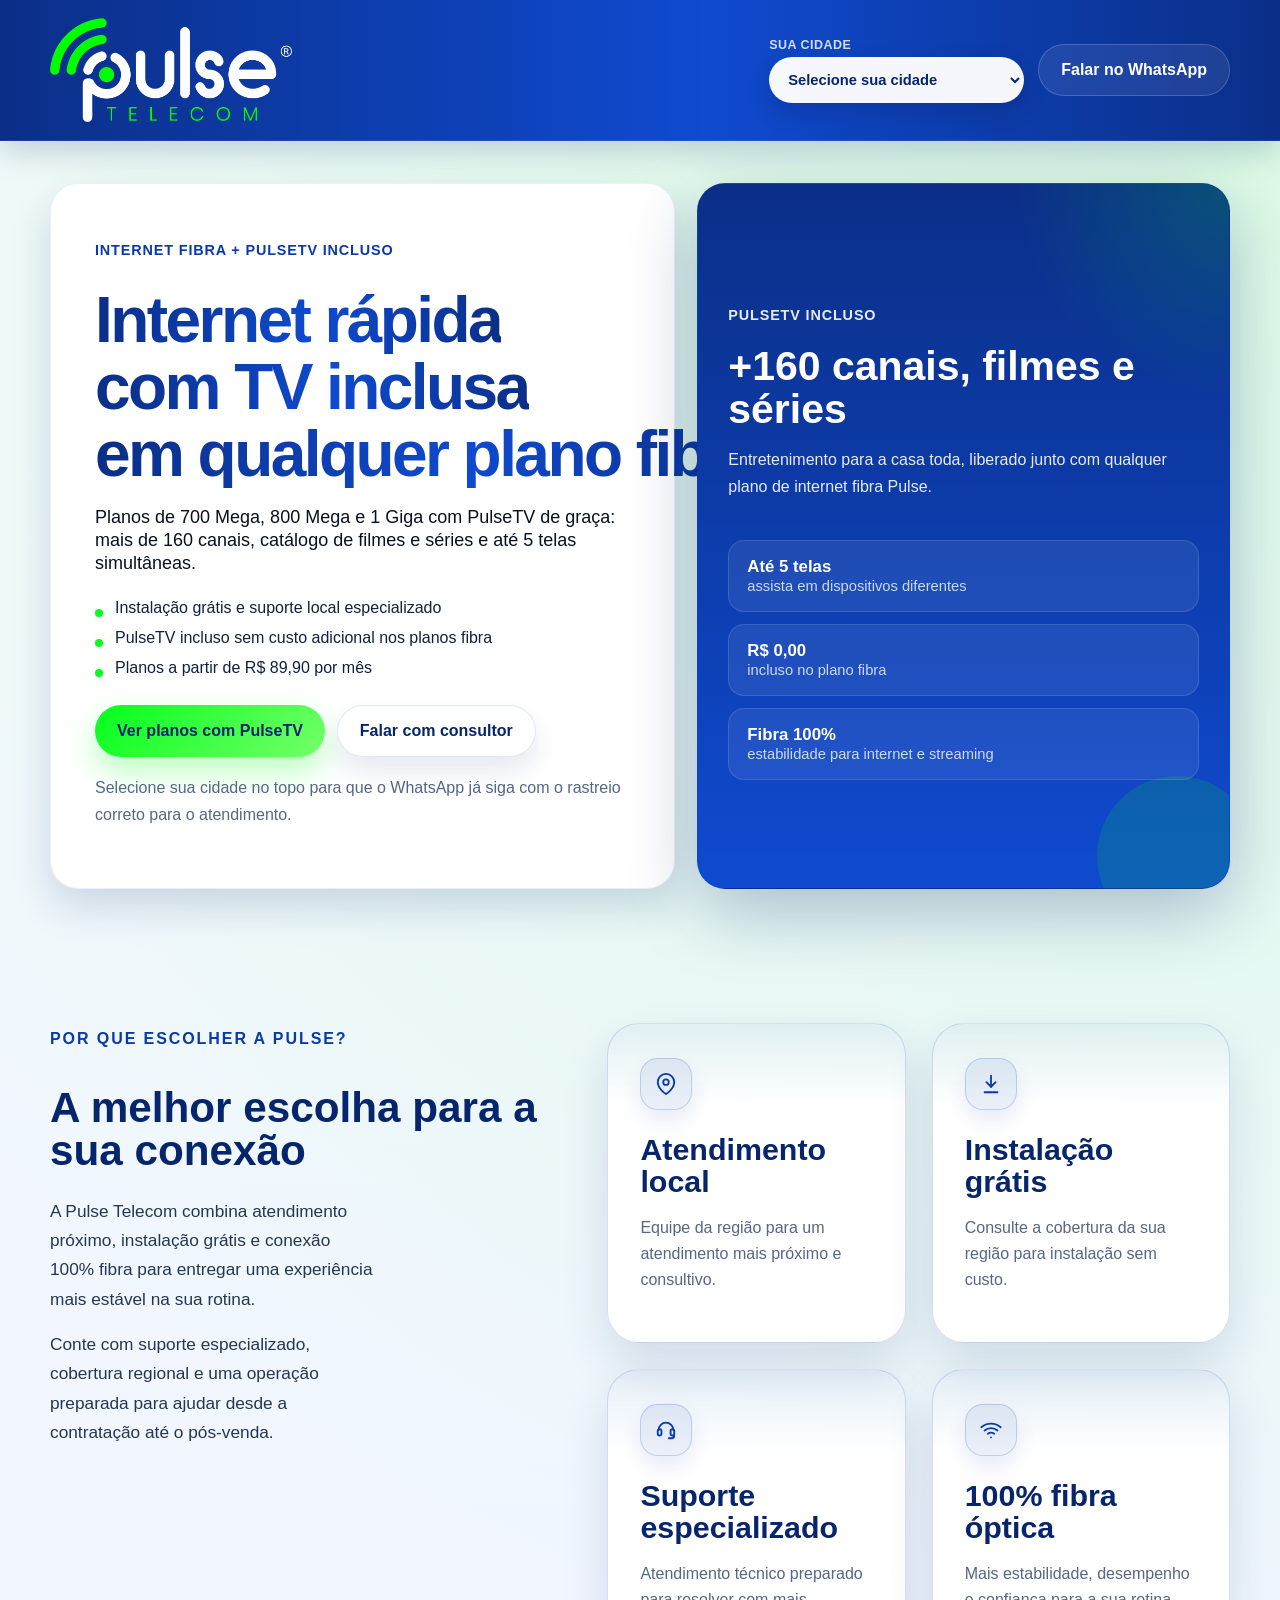
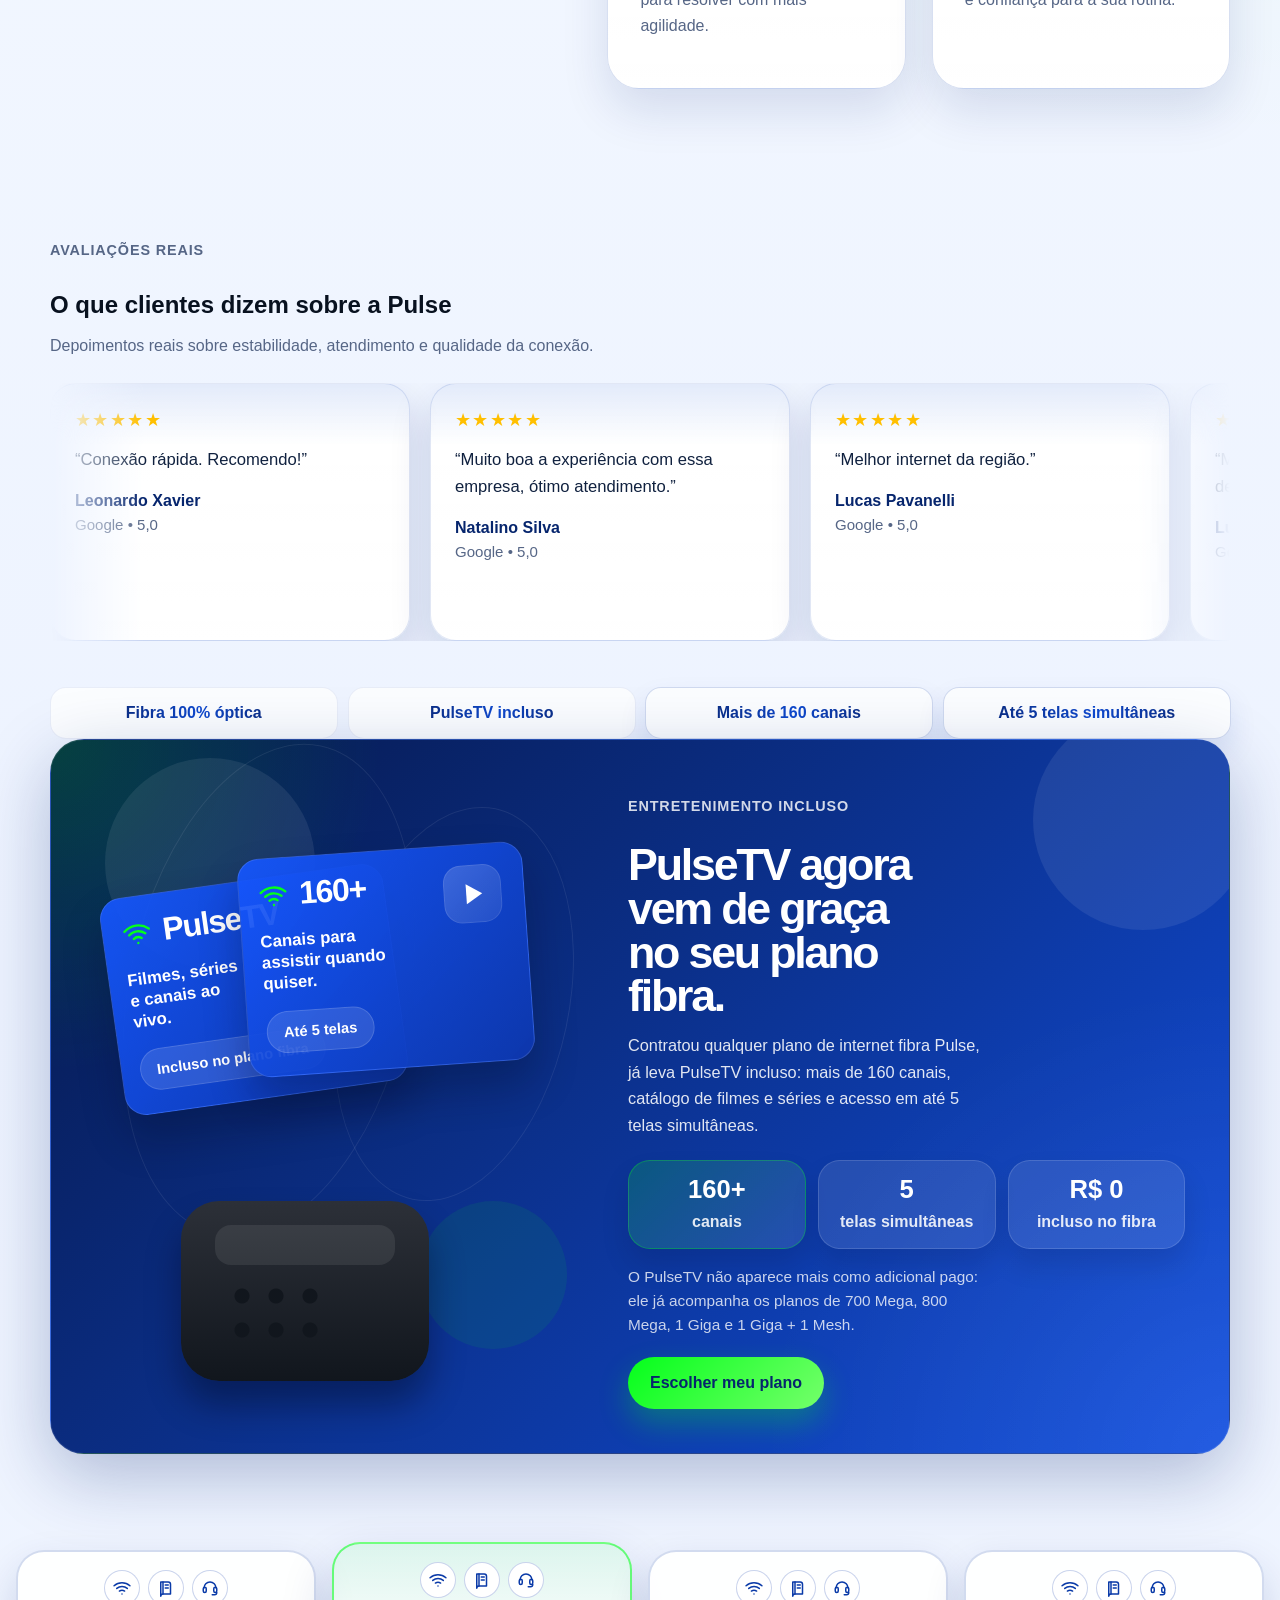
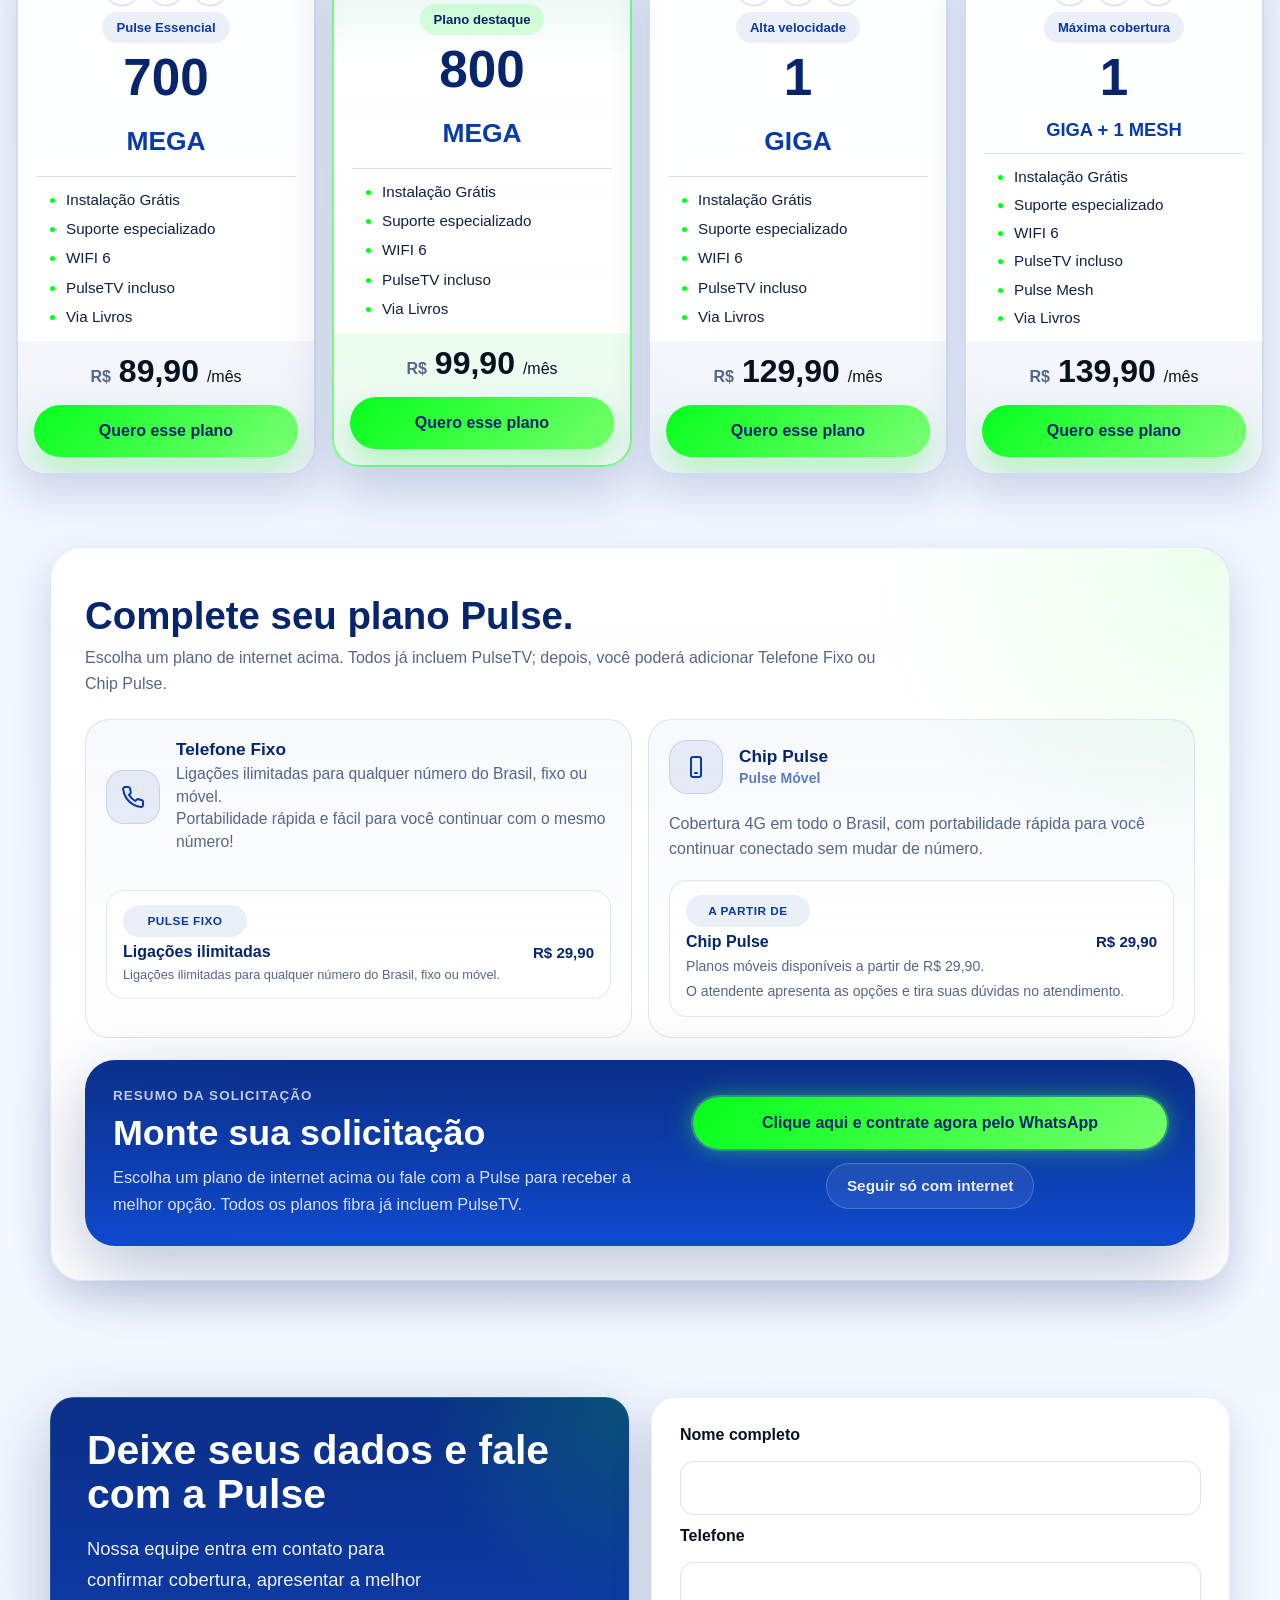
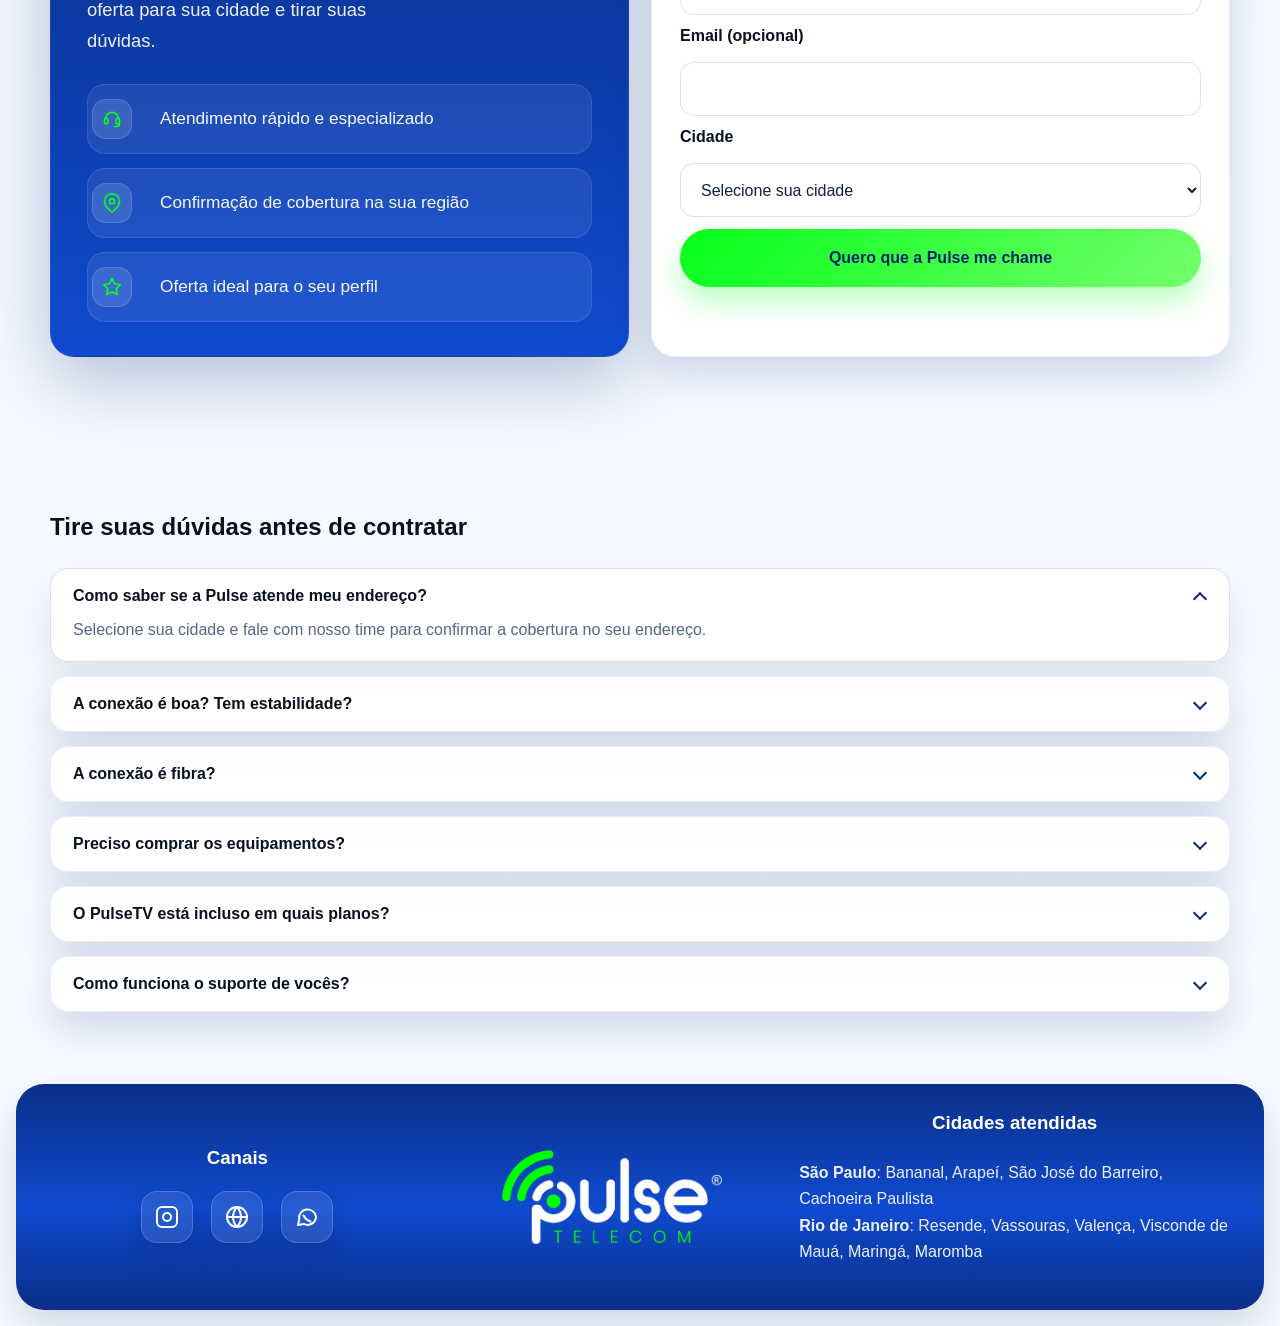
==== commit 662a6485: "Atualiza planos e destaca PulseTV incluso" ====
--- a/index.html
+++ b/index.html
@@ -3,19 +3,19 @@
 <head>
   <meta charset="utf-8">
   <meta name="viewport" content="width=device-width, initial-scale=1">
-  <title>Pulse Telecom | Internet 100% fibra na sua cidade</title>
+  <title>Pulse Telecom | Internet fibra com PulseTV incluso</title>
   <meta
     name="description"
-    content="Internet 100% fibra da Pulse Telecom com instalação grátis, atendimento próximo e planos para a sua cidade. Consulte cobertura e fale com nossa equipe."
+    content="Internet 100% fibra da Pulse Telecom com PulseTV incluso em todos os planos fibra, instalação grátis, atendimento próximo e planos a partir de R$ 89,90."
   >
   <link rel="canonical" href="https://lp.pulsetelecom.net.br/">
   <meta property="og:locale" content="pt_BR">
   <meta property="og:type" content="website">
   <meta property="og:site_name" content="Pulse Telecom">
-  <meta property="og:title" content="Pulse Telecom | Internet 100% fibra na sua cidade">
+  <meta property="og:title" content="Pulse Telecom | Internet fibra com PulseTV incluso">
   <meta
     property="og:description"
-    content="Internet 100% fibra da Pulse Telecom com instalação grátis, atendimento próximo e planos para a sua cidade. Consulte cobertura e fale com nossa equipe."
+    content="Internet 100% fibra da Pulse Telecom com PulseTV incluso em todos os planos fibra, instalação grátis e planos a partir de R$ 89,90."
   >
   <meta property="og:url" content="https://lp.pulsetelecom.net.br/">
   <meta
@@ -29,10 +29,10 @@
   <meta property="og:image:width" content="1000">
   <meta property="og:image:height" content="1000">
   <meta name="twitter:card" content="summary_large_image">
-  <meta name="twitter:title" content="Pulse Telecom | Internet 100% fibra na sua cidade">
+  <meta name="twitter:title" content="Pulse Telecom | Internet fibra com PulseTV incluso">
   <meta
     name="twitter:description"
-    content="Internet 100% fibra da Pulse Telecom com instalação grátis, atendimento próximo e planos para a sua cidade. Consulte cobertura e fale com nossa equipe."
+    content="Internet 100% fibra da Pulse Telecom com PulseTV incluso em todos os planos fibra, instalação grátis e planos a partir de R$ 89,90."
   >
   <meta
     name="twitter:image"
@@ -45,7 +45,7 @@
     href="./assets/site/favicon-512.png"
   >
   <link rel="apple-touch-icon" sizes="180x180" href="./assets/site/apple-touch-icon-180.png">
-  <link rel="stylesheet" href="./teste-lp/styles-teste.css?v=20260622e">
+  <link rel="stylesheet" href="./teste-lp/styles-teste.css?v=20261013a">
 </head>
 <body id="topo-lp">
   <header class="site-header">
@@ -64,18 +64,20 @@
           <button class="selected-city-action" id="changeCityButton" type="button">Trocar</button>
         </div>
         <!-- Seletor de cidade no topo para orientar headline, oferta e CTAs -->
-        <label class="city-picker" for="citySelectorTop">
+        <label class="city-picker">
           <span>Sua cidade</span>
           <select id="citySelectorTop" aria-label="Selecione sua cidade">
             <option value="">Selecione sua cidade</option>
+            <option value="Bananal - SP">Bananal - SP</option>
+            <option value="Arapeí - SP">Arapeí - SP</option>
+            <option value="São José do Barreiro - SP">São José do Barreiro - SP</option>
             <option value="Cachoeira Paulista">Cachoeira Paulista</option>
             <option value="Vassouras">Vassouras</option>
-            <option value="Barão de Juparanã">Barão de Juparanã</option>
+            <option value="Valença - RJ">Valença - RJ</option>
             <option value="Resende">Resende</option>
-            <option value="Bananal">Bananal</option>
-            <option value="São José do Barreiro">São José do Barreiro</option>
-            <option value="Arapeí">Arapeí</option>
-            <option value="Visconde de Mauá / Maromba / Maringá">Visconde de Mauá / Maromba / Maringá</option>
+            <option value="Visconde de Mauá - RJ">Visconde de Mauá - RJ</option>
+            <option value="Maringá - RJ">Maringá - RJ</option>
+            <option value="Maromba - RJ">Maromba - RJ</option>
           </select>
         </label>
 
@@ -93,6 +95,70 @@
   </header>
 
   <main>
+    <section class="hero-section hero-section-pulsetv" id="inicio">
+      <div class="container hero-grid hero-tv-grid">
+        <div class="hero-copy hero-tv-copy">
+          <div class="hero-copy-inner">
+            <p class="eyebrow">Internet fibra + PulseTV incluso</p>
+            <h1 class="hero-title-static">
+              <span class="hero-title-line">Internet rápida</span>
+              <span class="hero-title-line">com TV inclusa</span>
+              <span class="hero-title-line hero-title-accent">em qualquer plano fibra.</span>
+            </h1>
+            <p class="hero-subtitle-strong">
+              Planos de 700 Mega, 800 Mega e 1 Giga com PulseTV de graça: mais de 160 canais,
+              catálogo de filmes e séries e até 5 telas simultâneas.
+            </p>
+
+            <ul class="hero-points">
+              <li>Instalação grátis e suporte local especializado</li>
+              <li>PulseTV incluso sem custo adicional nos planos fibra</li>
+              <li>Planos a partir de R$ 89,90 por mês</li>
+            </ul>
+
+            <div class="cta-group">
+              <a class="button button-primary" href="#planos">Ver planos com PulseTV</a>
+              <a
+                id="heroPrimaryCta"
+                class="button button-secondary"
+                href="https://wa.me/551231165043"
+                target="_blank"
+                rel="noopener noreferrer"
+              >
+                Falar com consultor
+              </a>
+            </div>
+
+            <p class="hero-note">
+              Selecione sua cidade no topo para que o WhatsApp já siga com o rastreio correto para o atendimento.
+            </p>
+          </div>
+        </div>
+
+        <aside class="offer-card hero-tv-offer" aria-label="Destaques do PulseTV">
+          <p class="offer-label">PulseTV incluso</p>
+          <strong class="offer-title">+160 canais, filmes e séries</strong>
+          <p class="offer-description">
+            Entretenimento para a casa toda, liberado junto com qualquer plano de internet fibra Pulse.
+          </p>
+          <div class="offer-highlights">
+            <div class="mini-stat">
+              <span class="mini-stat-value">Até 5 telas</span>
+              <span class="mini-stat-label">assista em dispositivos diferentes</span>
+            </div>
+            <div class="mini-stat">
+              <span class="mini-stat-value">R$ 0,00</span>
+              <span class="mini-stat-label">incluso no plano fibra</span>
+            </div>
+            <div class="mini-stat">
+              <span class="mini-stat-value">Fibra 100%</span>
+              <span class="mini-stat-label">estabilidade para internet e streaming</span>
+            </div>
+          </div>
+        </aside>
+      </div>
+    </section>
+
     <section class="proof-section">
       <div class="container proof-grid">
         <div class="proof-copy">
@@ -246,9 +312,76 @@
     <section class="trust-strip">
       <div class="container trust-strip-grid">
         <div><span>Fibra 100% óptica</span></div>
-        <div><span>Suporte local especializado</span></div>
-        <div class="trust-strip-highlight"><span>Telefonia Fixa e Móvel</span></div>
-        <div class="trust-strip-highlight"><span>Internet + TV Pulse Watch</span></div>
+        <div><span>PulseTV incluso</span></div>
+        <div class="trust-strip-highlight"><span>Mais de 160 canais</span></div>
+        <div class="trust-strip-highlight"><span>Até 5 telas simultâneas</span></div>
+      </div>
+    </section>
+
+    <section class="pulsewatch-section" id="pulsetv">
+      <div class="container">
+        <div class="pulsewatch-shell">
+          <div class="pulsewatch-visual" aria-hidden="true">
+            <span class="pulsewatch-visual-blob pulsewatch-visual-blob-a"></span>
+            <span class="pulsewatch-visual-blob pulsewatch-visual-blob-b"></span>
+            <span class="pulsewatch-visual-wave pulsewatch-visual-wave-a"></span>
+            <span class="pulsewatch-visual-wave pulsewatch-visual-wave-b"></span>
+
+            <div class="pulsewatch-card pulsewatch-card-back">
+              <div class="pulsewatch-card-brand">
+                <span class="pulsewatch-card-signal"></span>
+                <span class="pulsewatch-card-logo">PulseTV</span>
+              </div>
+              <p class="pulsewatch-card-copy">Filmes, séries e canais ao vivo.</p>
+              <span class="pulsewatch-card-tag">Incluso no plano fibra</span>
+            </div>
+
+            <div class="pulsewatch-card pulsewatch-card-front">
+              <span class="pulsewatch-card-play"></span>
+              <div class="pulsewatch-card-brand">
+                <span class="pulsewatch-card-signal"></span>
+                <span class="pulsewatch-card-logo">160+</span>
+              </div>
+              <p class="pulsewatch-card-copy pulsewatch-card-copy-highlight">Canais para assistir quando quiser.</p>
+              <span class="pulsewatch-card-tag">Até 5 telas</span>
+            </div>
+
+            <div class="pulsewatch-remote-device"></div>
+          </div>
+
+          <div class="pulsewatch-copy">
+            <p class="section-kicker">Entretenimento incluso</p>
+            <h2>PulseTV agora vem de graça no seu plano fibra.</h2>
+            <p class="pulsewatch-description">
+              Contratou qualquer plano de internet fibra Pulse, já leva PulseTV incluso:
+              mais de 160 canais, catálogo de filmes e séries e acesso em até 5 telas simultâneas.
+            </p>
+
+            <div class="pulsewatch-stats">
+              <div class="pulsewatch-stat pulsewatch-stat-highlight">
+                <strong>160+</strong>
+                <span>canais</span>
+              </div>
+              <div class="pulsewatch-stat">
+                <strong>5</strong>
+                <span>telas simultâneas</span>
+              </div>
+              <div class="pulsewatch-stat">
+                <strong>R$ 0</strong>
+                <span>incluso no fibra</span>
+              </div>
+            </div>
+
+            <p class="pulsewatch-note">
+              O PulseTV não aparece mais como adicional pago: ele já acompanha os planos de 700 Mega,
+              800 Mega, 1 Giga e 1 Giga + 1 Mesh.
+            </p>
+
+            <div class="pulsewatch-actions">
+              <a class="button button-primary" href="#planos">Escolher meu plano</a>
+            </div>
+          </div>
+        </div>
       </div>
     </section>
 
@@ -276,6 +409,7 @@
               <li>Instalação Grátis</li>
               <li>Suporte especializado</li>
               <li>WIFI 6</li>
+              <li>PulseTV incluso</li>
               <li>Via Livros</li>
             </ul>
 
@@ -317,6 +451,7 @@
               <li>Instalação Grátis</li>
               <li>Suporte especializado</li>
               <li>WIFI 6</li>
+              <li>PulseTV incluso</li>
               <li>Via Livros</li>
             </ul>
 
@@ -358,6 +493,7 @@
               <li>Instalação Grátis</li>
               <li>Suporte especializado</li>
               <li>WIFI 6</li>
+              <li>PulseTV incluso</li>
               <li>Via Livros</li>
             </ul>
 
@@ -399,6 +535,7 @@
               <li>Instalação Grátis</li>
               <li>Suporte especializado</li>
               <li>WIFI 6</li>
+              <li>PulseTV incluso</li>
               <li>Pulse Mesh</li>
               <li>Via Livros</li>
             </ul>
@@ -430,11 +567,11 @@
           <div class="plan-builder-heading">
             <h2>Complete seu plano Pulse.</h2>
             <p id="planBuilderSelectedPlan">
-              Você escolheu um plano. Agora selecione o que faz sentido antes de seguir para o WhatsApp.
+              Você escolheu um plano com PulseTV incluso. Agora selecione, se quiser, telefone fixo ou Chip Pulse antes de seguir para o WhatsApp.
             </p>
           </div>
 
-          <div class="plan-builder-grid" aria-label="Opções adicionais">
+          <div class="plan-builder-grid" role="group" aria-label="Opções adicionais">
             <button class="plan-builder-option" type="button" data-addon="fixed" aria-pressed="false">
               <span class="plan-builder-option-head">
                 <span class="plan-builder-option-icon plan-builder-icon-phone" aria-hidden="true"></span>
@@ -473,36 +610,6 @@
                 <span class="mobile-plan-option-apps" id="mobilePlanApps">O atendente apresenta as opções e tira suas dúvidas no atendimento.</span>
               </button>
             </div>
-
-            <div
-              class="plan-builder-option plan-builder-option-watch is-locked"
-              data-addon="pulsewatch"
-              aria-disabled="true"
-            >
-              <div class="plan-builder-option-head">
-                <span class="plan-builder-option-icon plan-builder-icon-watch" aria-hidden="true"></span>
-                <span class="plan-builder-option-copy">
-                  <span class="plan-builder-option-label">TV</span>
-                  <span class="plan-builder-option-subtitle">Pulse Watch</span>
-                </span>
-              </div>
-              <span class="plan-builder-option-description">Mais de 70 canais, esportes, filmes, séries e conteúdo sob demanda para assistir quando quiser.</span>
-              <span class="plan-builder-requirement" id="pulsewatchRequirement" role="status">
-                Disponível exclusivamente junto com um plano de internet Pulse.
-              </span>
-              <a class="plan-builder-requirement-cta" id="pulsewatchRequirementCta" href="#planos">
-                Escolha um plano de internet para liberar
-              </a>
-
-              <button class="pulsewatch-featured" id="pulsewatchFeatured" type="button" aria-pressed="false" disabled>
-                <span class="pulsewatch-featured-badge" id="pulsewatchFeaturedBadge">Única opção</span>
-                <span class="mobile-plan-option-top">
-                  <strong>Pulse Watch</strong>
-                  <span>R$ 49,90</span>
-                </span>
-                <span class="pulsewatch-option-detail">Pacote completo com canais ao vivo, esportes, notícias, infantis e VOD.</span>
-              </button>
-            </div>
           </div>
 
           <div class="plan-builder-summary">
@@ -510,7 +617,7 @@
               <p class="plan-builder-summary-label">Resumo da Solicitação</p>
               <h3 id="planBuilderSummaryTitle">Plano selecionado</h3>
               <p id="planBuilderSummaryCopy">
-                Você pode seguir só com internet ou adicionar Telefone Fixo, Chip Pulse e TV Pulse Watch. A TV é exclusiva para contratação junto com a internet.
+                Todos os planos fibra já incluem PulseTV de graça. Se quiser, adicione Telefone Fixo ou Chip Pulse e siga para o WhatsApp.
               </p>
             </div>
 
@@ -576,14 +683,16 @@
           <label for="citySelectorForm">Cidade</label>
           <select id="citySelectorForm" name="cidade" required>
             <option value="">Selecione sua cidade</option>
+            <option value="Bananal - SP">Bananal - SP</option>
+            <option value="Arapeí - SP">Arapeí - SP</option>
+            <option value="São José do Barreiro - SP">São José do Barreiro - SP</option>
             <option value="Cachoeira Paulista">Cachoeira Paulista</option>
             <option value="Vassouras">Vassouras</option>
-            <option value="Barão de Juparanã">Barão de Juparanã</option>
+            <option value="Valença - RJ">Valença - RJ</option>
             <option value="Resende">Resende</option>
-            <option value="Bananal">Bananal</option>
-            <option value="São José do Barreiro">São José do Barreiro</option>
-            <option value="Arapeí">Arapeí</option>
-            <option value="Visconde de Mauá / Maromba / Maringá">Visconde de Mauá / Maromba / Maringá</option>
+            <option value="Visconde de Mauá - RJ">Visconde de Mauá - RJ</option>
+            <option value="Maringá - RJ">Maringá - RJ</option>
+            <option value="Maromba - RJ">Maromba - RJ</option>
           </select>
 
           <button class="button button-primary button-block" type="submit">
@@ -619,8 +728,8 @@
             <p>Não! Nós trabalhamos com regime de comodato. Inclusive a nossa instalação é gratuita.</p>
           </details>
           <details>
-            <summary>Posso contratar a TV Pulse Watch sem internet?</summary>
-            <p>Não. A TV Pulse Watch é um adicional exclusivo para contratação junto com um plano de internet Pulse.</p>
+            <summary>O PulseTV está incluso em quais planos?</summary>
+            <p>O PulseTV está incluso e sem custo adicional em todos os planos de internet fibra da Pulse: 700 Mega, 800 Mega, 1 Giga e 1 Giga + 1 Mesh.</p>
           </details>
           <details>
             <summary>Como funciona o suporte de vocês?</summary>
@@ -631,7 +740,7 @@
     </section>
   </main>
 
-      <section class="site-footer" role="contentinfo">
+      <footer class="site-footer">
     <div class="container footer-grid">
       <div>
         <h3>Canais</h3>
@@ -659,7 +768,7 @@
         </p>
       </div>
     </div>
-  </section>
+  </footer>
 
   <div class="consult-widget" id="consultWidget" hidden>
     <section class="consult-widget-panel" id="consultWidgetPanel" hidden aria-live="polite" aria-label="Conversa rápida no WhatsApp">
@@ -700,18 +809,20 @@
         Assim a Pulse personaliza o atendimento e a mensagem enviada para o WhatsApp logo no primeiro acesso.
       </p>
 
-      <label class="city-gate-select" for="citySelectorGate">
+      <label class="city-gate-select">
         <span>Sua cidade</span>
         <select id="citySelectorGate" aria-label="Selecione sua cidade">
           <option value="">Selecione sua cidade</option>
+          <option value="Bananal - SP">Bananal - SP</option>
+          <option value="Arapeí - SP">Arapeí - SP</option>
+          <option value="São José do Barreiro - SP">São José do Barreiro - SP</option>
           <option value="Cachoeira Paulista">Cachoeira Paulista</option>
           <option value="Vassouras">Vassouras</option>
-          <option value="Barão de Juparanã">Barão de Juparanã</option>
+          <option value="Valença - RJ">Valença - RJ</option>
           <option value="Resende">Resende</option>
-          <option value="Bananal">Bananal</option>
-          <option value="São José do Barreiro">São José do Barreiro</option>
-          <option value="Arapeí">Arapeí</option>
-          <option value="Visconde de Mauá / Maromba / Maringá">Visconde de Mauá / Maromba / Maringá</option>
+          <option value="Visconde de Mauá - RJ">Visconde de Mauá - RJ</option>
+          <option value="Maringá - RJ">Maringá - RJ</option>
+          <option value="Maromba - RJ">Maromba - RJ</option>
         </select>
       </label>
 
@@ -723,44 +834,7 @@
     </section>
   </div>
 
-  <div class="tour-overlay" id="tourOverlay" hidden></div>
-  <aside class="tour-popover" id="tourPopover" hidden aria-live="polite" aria-label="Tutorial da página">
-    <p class="tour-step-label" id="tourStepLabel">Passo 1 de 3</p>
-    <h3 id="tourTitle">Escolha seu plano</h3>
-    <p id="tourDescription">Compare os planos de internet e clique no que fizer mais sentido para você.</p>
-    <div class="tour-actions">
-      <button class="button button-secondary tour-skip" id="tourSkip" type="button">Pular</button>
-      <button
-        class="button button-primary"
-        id="tourNext"
-        type="button"
-      >Próximo</button>
-    </div>
-  </aside>
-  <section class="tour-mobile-sheet" id="tourMobileSheet" hidden aria-live="polite" aria-label="Tutorial da página no mobile">
-    <p class="tour-step-label" id="tourMobileStepLabel">Passo 1 de 3</p>
-    <h3 id="tourMobileTitle">Escolha seu plano</h3>
-    <p id="tourMobileDescription">Compare os planos de internet e clique no que fizer mais sentido para você.</p>
-    <div class="tour-actions">
-      <button
-        class="button button-secondary tour-skip"
-        id="tourMobileSkip"
-        type="button"
-        onclick="return window.__pulseTourInlineAction(event, 'dismiss');"
-        onpointerup="return window.__pulseTourInlineAction(event, 'dismiss');"
-        ontouchend="return window.__pulseTourInlineAction(event, 'dismiss');"
-      >Pular</button>
-      <button
-        class="button button-primary"
-        id="tourMobileNext"
-        type="button"
-        onclick="return window.__pulseTourInlineAction(event, 'next');"
-        onpointerup="return window.__pulseTourInlineAction(event, 'next');"
-        ontouchend="return window.__pulseTourInlineAction(event, 'next');"
-      >Próximo</button>
-    </div>
-  </section>
-  <script src="./teste-lp/script-teste.js?v=20260622e" defer></script>
+  <script src="./teste-lp/script-teste.js?v=20261013a" defer></script>
 </body>
 </html>
 
--- a/teste-lp/styles-teste.css
+++ b/teste-lp/styles-teste.css
@@ -97,7 +97,7 @@
 }
 
 .selected-city-pill {
-  display: inline-flex;
+  display: none !important;
   align-items: center;
   flex-wrap: wrap;
   gap: 10px;
@@ -140,7 +140,38 @@
 
 /* Bloco reutilizável do seletor de cidade */
 .city-picker {
-  display: none;
+  display: grid;
+  gap: 5px;
+  min-width: 220px;
+  color: rgba(255, 255, 255, 0.82);
+  font-size: 0.78rem;
+  font-weight: 700;
+  letter-spacing: 0.04em;
+  text-transform: uppercase;
+}
+
+.city-picker select {
+  width: 100%;
+  min-height: 46px;
+  padding: 10px 38px 10px 14px;
+  border: 1px solid rgba(255, 255, 255, 0.22);
+  border-radius: 999px;
+  color: var(--pulse-blue-deep);
+  background: rgba(255, 255, 255, 0.96);
+  box-shadow: 0 10px 24px rgba(2, 10, 36, 0.14);
+  font: inherit;
+  font-size: 0.92rem;
+  font-weight: 700;
+  letter-spacing: 0;
+  text-transform: none;
+}
+
+.city-picker select:focus {
+  outline: none;
+  border-color: rgba(4, 255, 27, 0.72);
+  box-shadow:
+    0 0 0 4px rgba(4, 255, 27, 0.18),
+    0 10px 24px rgba(2, 10, 36, 0.14);
 }
 
 .city-gate {
@@ -458,6 +489,33 @@
   grid-template-columns: 1fr;
   gap: 0;
   align-items: stretch;
+}
+
+.hero-section-pulsetv {
+  padding: 42px 0 34px;
+}
+
+.hero-tv-grid {
+  grid-template-columns: minmax(0, 1.08fr) minmax(320px, 0.92fr);
+  gap: 22px;
+  align-items: stretch;
+}
+
+.hero-tv-copy {
+  min-height: 100%;
+}
+
+.hero-tv-copy .button-secondary {
+  color: var(--pulse-blue-deep);
+  background: rgba(255, 255, 255, 0.96);
+  border-color: rgba(10, 58, 168, 0.12);
+  box-shadow: 0 14px 26px rgba(6, 37, 109, 0.1);
+}
+
+.hero-tv-offer {
+  display: flex;
+  flex-direction: column;
+  justify-content: center;
 }
 
 .hero-copy,
@@ -835,7 +893,7 @@
 
 .plan-builder-grid {
   display: grid;
-  grid-template-columns: repeat(3, minmax(0, 1fr));
+  grid-template-columns: repeat(2, minmax(0, 1fr));
   gap: 16px;
 }
 
@@ -1236,6 +1294,10 @@
   gap: 16px;
 }
 
+.plans-grid-legacy {
+  grid-template-columns: repeat(5, minmax(0, 1fr));
+}
+
 .plan-card {
   display: flex;
   flex-direction: column;
@@ -2784,21 +2846,29 @@
 
   .header-row {
     display: grid;
-    grid-template-columns: minmax(0, 1fr) minmax(180px, 220px);
+    grid-template-columns: 1fr;
     align-items: center;
+    justify-items: center;
     min-height: auto;
     gap: 16px;
   }
 
   .brand {
-    justify-content: flex-start;
+    justify-content: center;
   }
 
   .header-actions {
     display: flex;
-    justify-content: flex-end;
+    width: 100%;
+    justify-content: center;
     align-items: center;
     gap: 0;
+  }
+
+  .city-picker {
+    width: min(100%, 360px);
+    min-width: 0;
+    text-align: center;
   }
 
   .selected-city-pill {
@@ -2933,6 +3003,12 @@
 
   .site-header {
     position: static;
+    min-height: auto;
+    padding: 12px 0 14px;
+  }
+
+  .brand img {
+    max-height: 86px;
   }
 
   .hero-section,
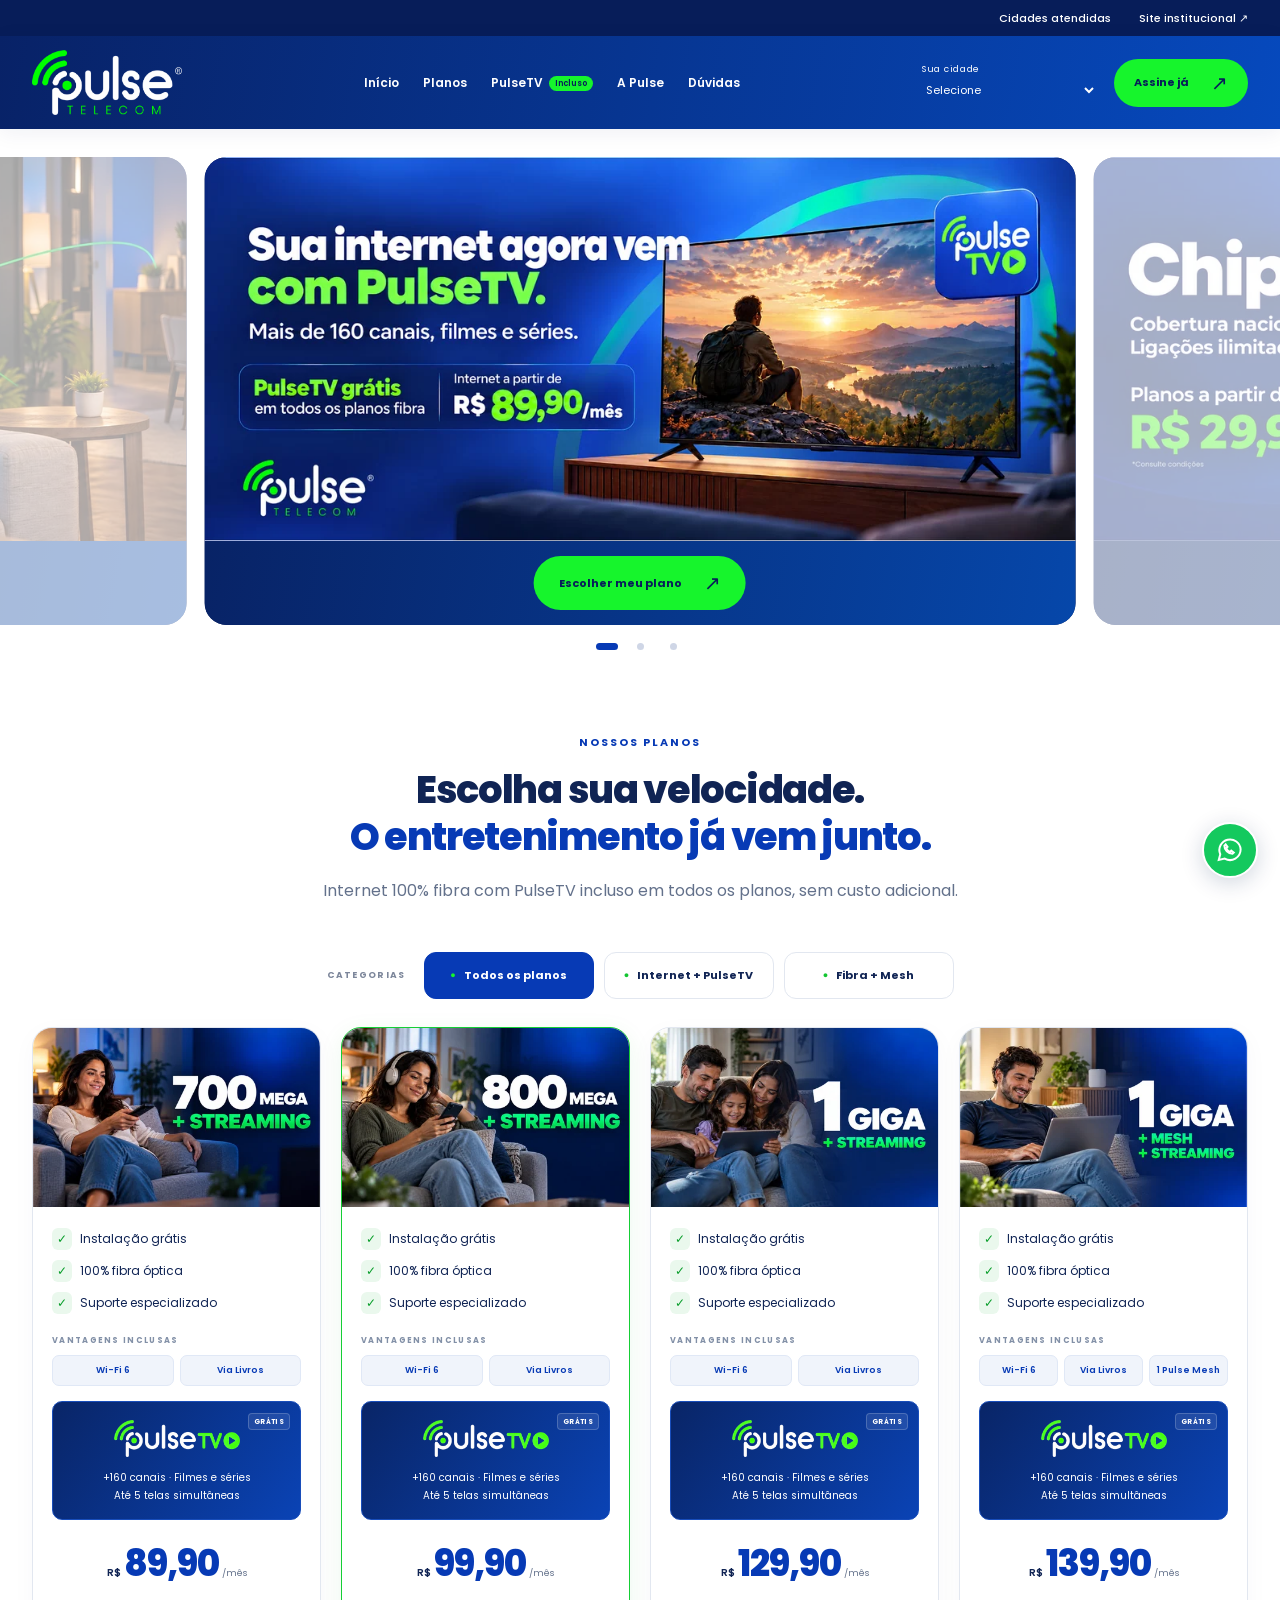
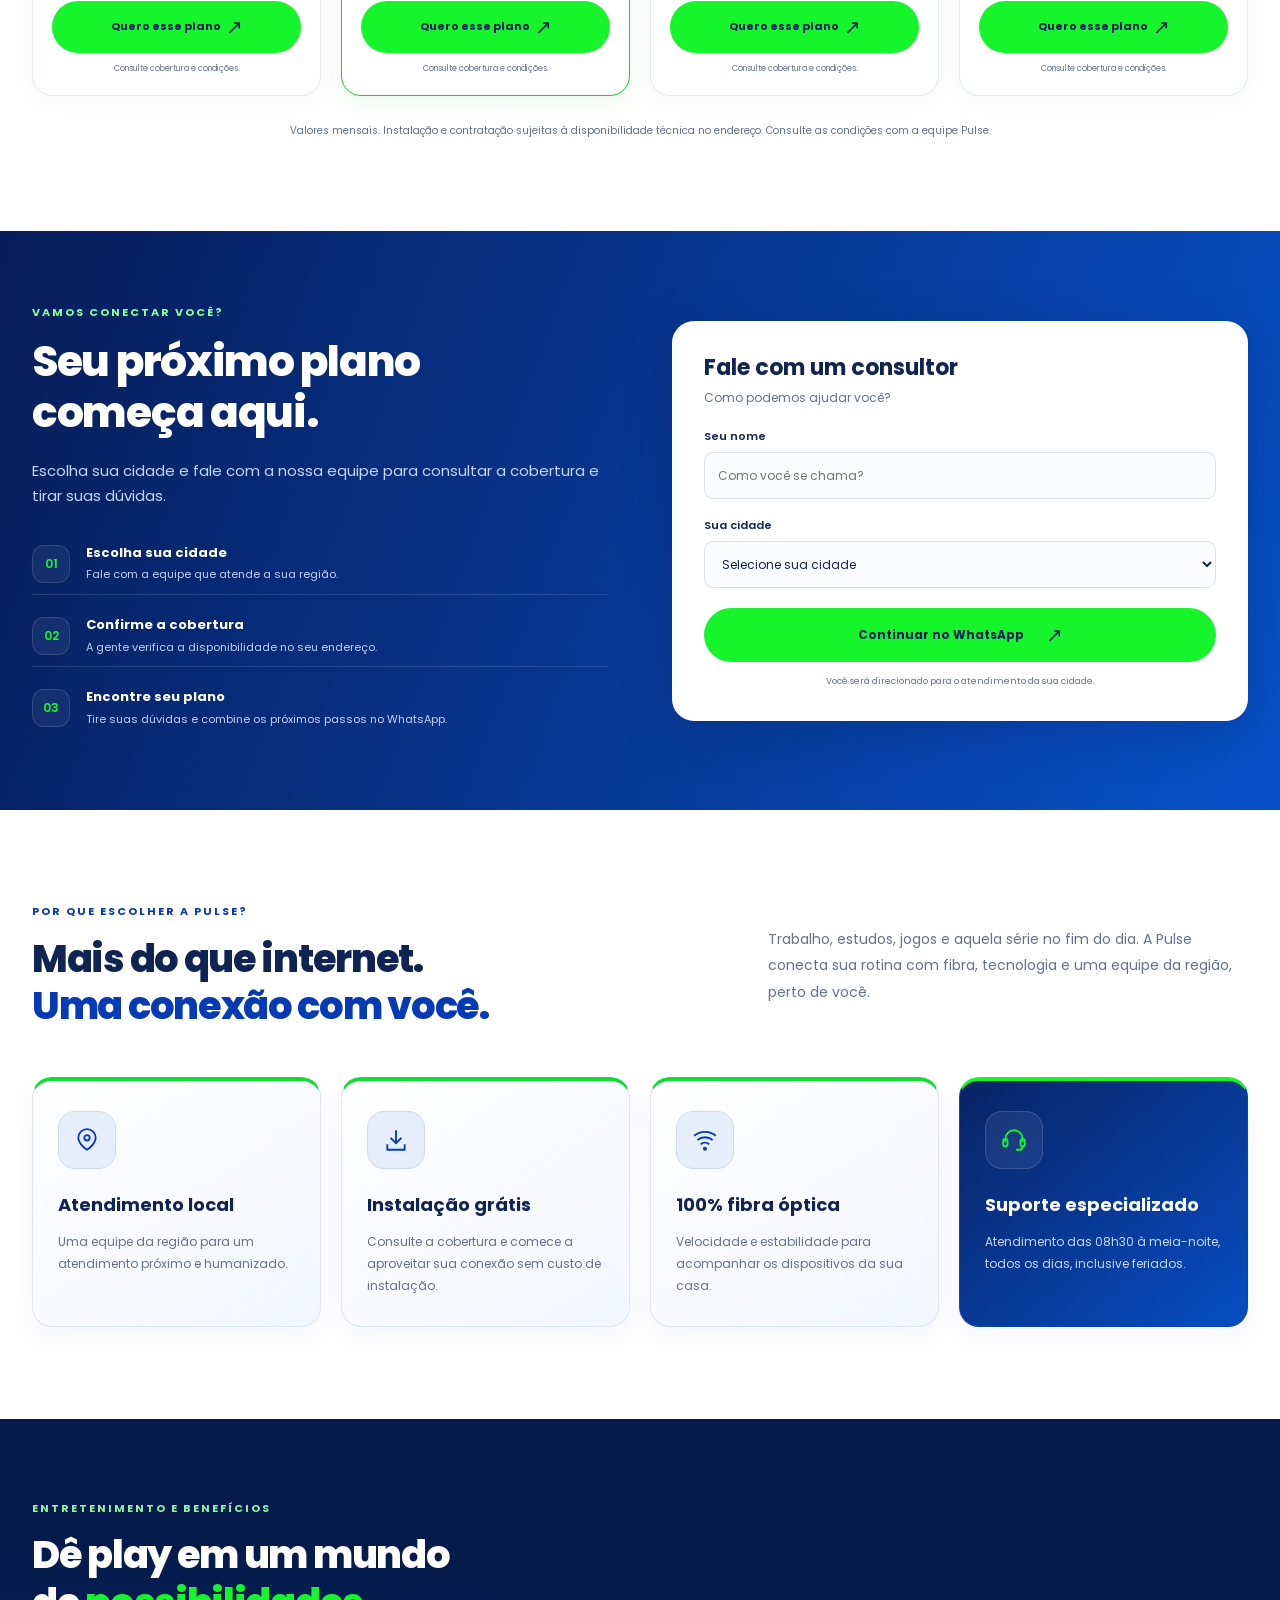
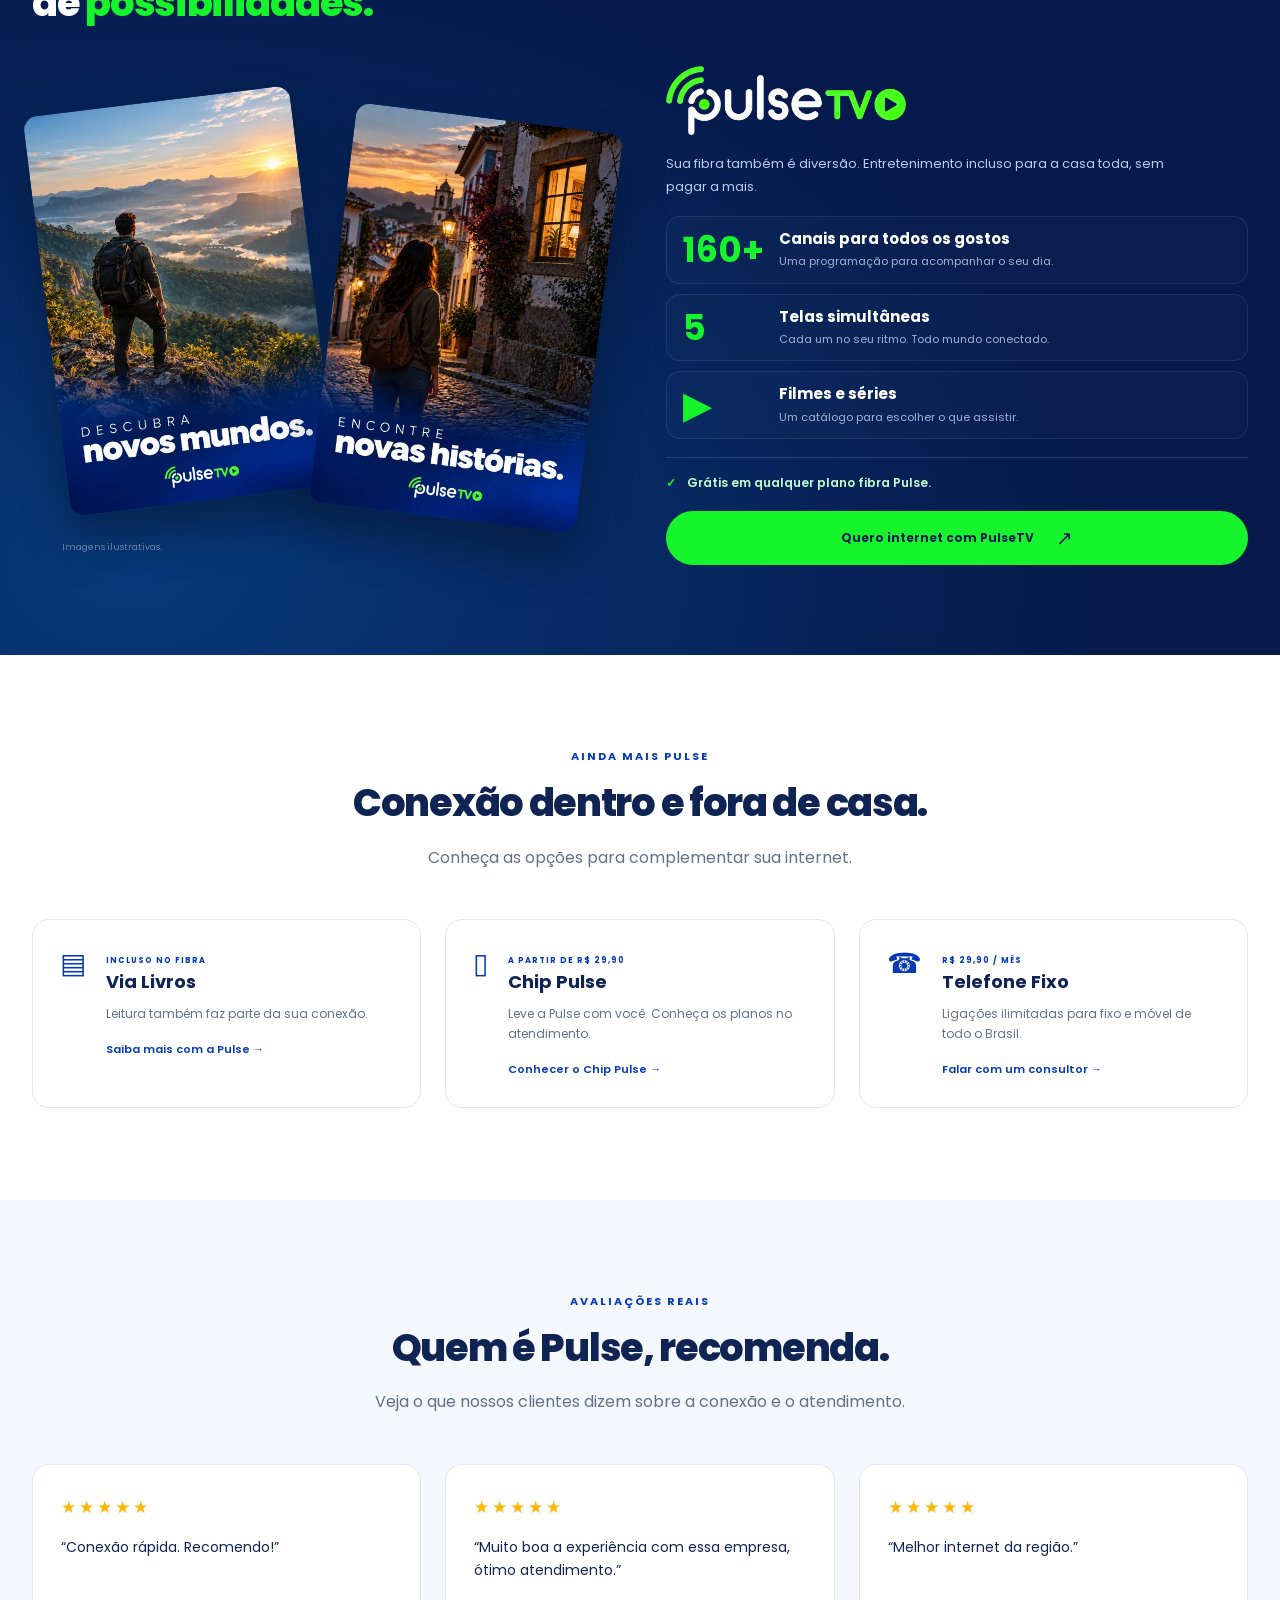
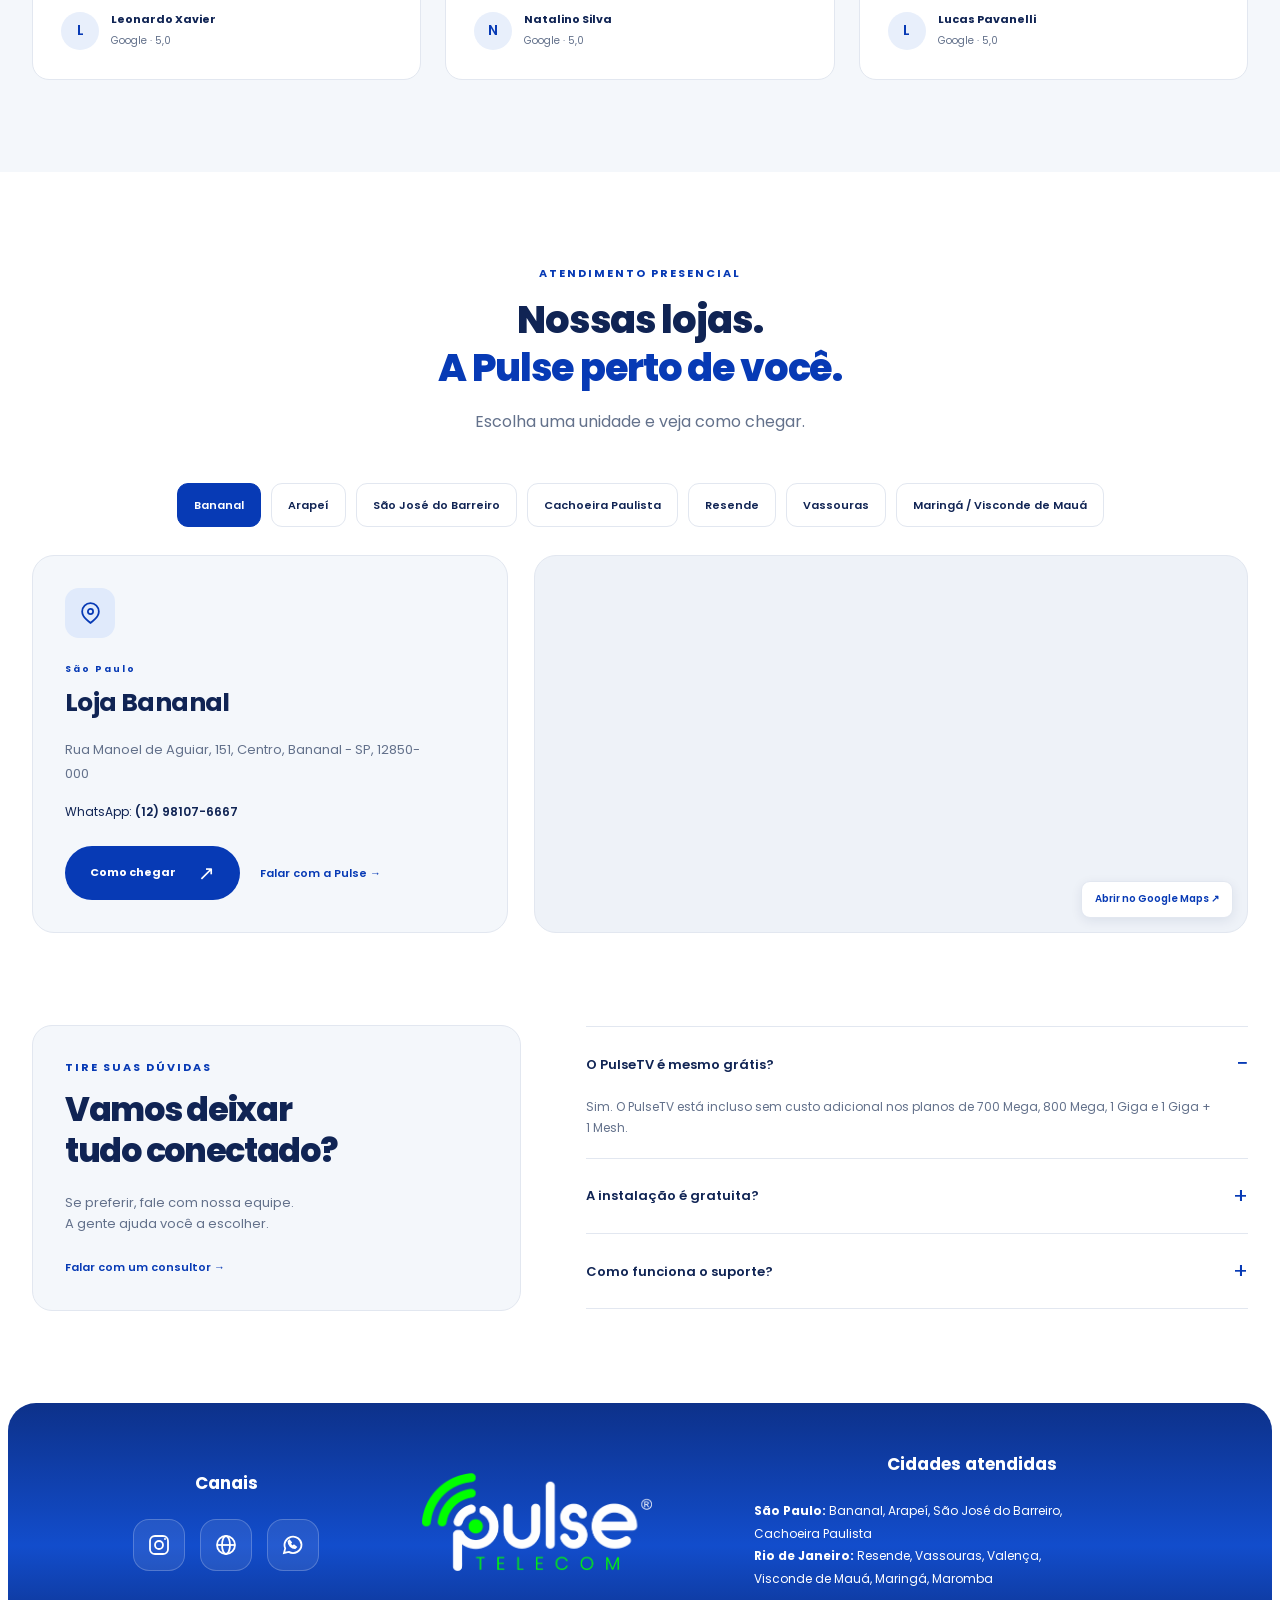
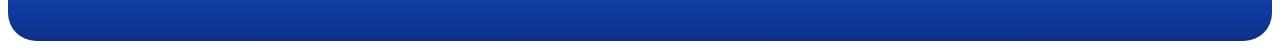
==== commit 21719a0e: "Publica nova LP com artes PulseTV e UX otimizada" ====
--- a/index.html
+++ b/index.html
@@ -1,6 +1,6 @@
 <!DOCTYPE html>
 <html lang="pt-BR">
-<head>
+  <head>
   <meta charset="utf-8">
   <meta name="viewport" content="width=device-width, initial-scale=1">
   <title>Pulse Telecom | Internet fibra com PulseTV incluso</title>
@@ -45,796 +45,702 @@
     href="./assets/site/favicon-512.png"
   >
   <link rel="apple-touch-icon" sizes="180x180" href="./assets/site/apple-touch-icon-180.png">
-  <link rel="stylesheet" href="./teste-lp/styles-teste.css?v=20261013a">
+
+  <link rel="preload" href="./lp-v2/assets/fonts/poppins-400-latin.woff2" as="font" type="font/woff2" crossorigin="anonymous">
+  <link rel="preload" href="./lp-v2/assets/fonts/poppins-800-latin.woff2" as="font" type="font/woff2" crossorigin="anonymous">
+  <link rel="preload" as="image" href="./lp-v2/assets/campaign-tv.webp" imagesrcset="./lp-v2/assets/campaign-tv-small.webp 1080w, ./lp-v2/assets/campaign-tv.webp 2160w" imagesizes="(max-width: 760px) 92vw, (max-width: 1000px) 84vw, (max-width: 1618px) 68vw, 1100px" fetchpriority="high">
+  <link rel="stylesheet" href="./lp-v2/styles.min.css?v=20261013d">
+  <script src="./lp-v2/script.min.js?v=20261013d" defer></script>
 </head>
-<body id="topo-lp">
-  <header class="site-header">
-    <div class="container header-row">
-      <a class="brand" href="#topo-lp">
-        <img
-          src="./teste-lp/logo-nova-crop.png"
-          alt="Pulse Telecom"
-        >
-      </a>
-
-      <div class="header-actions">
-        <div class="selected-city-pill" id="selectedCityPill" hidden aria-live="polite">
-          <span class="selected-city-label">Cidade selecionada</span>
-          <strong id="selectedCityName"></strong>
-          <button class="selected-city-action" id="changeCityButton" type="button">Trocar</button>
-        </div>
-        <!-- Seletor de cidade no topo para orientar headline, oferta e CTAs -->
-        <label class="city-picker">
-          <span>Sua cidade</span>
-          <select id="citySelectorTop" aria-label="Selecione sua cidade">
-            <option value="">Selecione sua cidade</option>
-            <option value="Bananal - SP">Bananal - SP</option>
-            <option value="Arapeí - SP">Arapeí - SP</option>
-            <option value="São José do Barreiro - SP">São José do Barreiro - SP</option>
-            <option value="Cachoeira Paulista">Cachoeira Paulista</option>
-            <option value="Vassouras">Vassouras</option>
-            <option value="Valença - RJ">Valença - RJ</option>
-            <option value="Resende">Resende</option>
-            <option value="Visconde de Mauá - RJ">Visconde de Mauá - RJ</option>
-            <option value="Maringá - RJ">Maringá - RJ</option>
-            <option value="Maromba - RJ">Maromba - RJ</option>
-          </select>
-        </label>
-
-        <a
-          id="headerWhatsappCta"
-          class="button button-secondary"
-          href="https://wa.me/551231165043"
-          target="_blank"
-          rel="noopener noreferrer"
-        >
-          Falar no WhatsApp
-        </a>
+  <body>
+    <a class="skip-link" href="#conteudo">Ir para o conteúdo</a>
+    <div class="utility-bar">
+      <div class="container utility-inner">
+        <div>
+          <a href="#cobertura">Cidades atendidas</a
+          ><a
+            href="https://pulsetelecom.net.br"
+            target="_blank"
+            rel="noopener noreferrer"
+            >Site institucional ↗</a
+          >
+        </div>
       </div>
     </div>
-  </header>
-
-  <main>
-    <section class="hero-section hero-section-pulsetv" id="inicio">
-      <div class="container hero-grid hero-tv-grid">
-        <div class="hero-copy hero-tv-copy">
-          <div class="hero-copy-inner">
-            <p class="eyebrow">Internet fibra + PulseTV incluso</p>
-            <h1 class="hero-title-static">
-              <span class="hero-title-line">Internet rápida</span>
-              <span class="hero-title-line">com TV inclusa</span>
-              <span class="hero-title-line hero-title-accent">em qualquer plano fibra.</span>
-            </h1>
-            <p class="hero-subtitle-strong">
-              Planos de 700 Mega, 800 Mega e 1 Giga com PulseTV de graça: mais de 160 canais,
-              catálogo de filmes e séries e até 5 telas simultâneas.
+    <header class="header">
+      <div class="container navigation">
+        <a class="brand" href="#inicio" aria-label="Pulse Telecom, início"
+          ><img
+            src="./teste-lp/logo-nova-crop.png"
+            width="180"
+            height="86"
+            alt="Pulse Telecom"
+        ></a>
+        <nav class="desktop-nav" aria-label="Navegação principal">
+          <a href="#inicio">Início</a><a href="#planos">Planos</a
+          ><a href="#pulsetv">PulseTV <span class="new">Incluso</span></a
+          ><a href="#sobre">A Pulse</a><a href="#faq">Dúvidas</a>
+        </nav>
+        <div class="nav-actions">
+          <label class="city-label"
+            ><span>Sua cidade</span
+            ><select id="cityTop" data-city aria-label="Sua cidade">
+              <option value="">Selecione</option>
+            </select></label
+          ><a class="btn btn-green header-cta" href="#contato"
+            >Assine já <span aria-hidden="true">↗</span></a
+          >
+        </div>
+      </div>
+      <nav class="mobile-nav" aria-label="Navegação mobile">
+        <a href="#planos">Planos</a><a href="#pulsetv">PulseTV</a
+        ><a href="#contato">Fale com a Pulse</a>
+      </nav>
+    </header>
+    <main id="conteudo">
+      <h1 class="visually-hidden">Internet fibra Pulse Telecom com PulseTV incluso</h1>
+      <section
+        class="campaigns"
+        id="inicio"
+        aria-label="Campanhas Pulse Telecom"
+        aria-roledescription="carrossel"
+      >
+        <div class="campaign-viewport">
+          <div class="campaign-track" id="campaignTrack">
+            <article class="campaign campaign-image" aria-label="PulseTV incluso" aria-roledescription="slide">
+              <a class="campaign-banner-link" href="#planos" aria-label="Conhecer planos de internet com PulseTV incluso">
+                <img src="./lp-v2/assets/campaign-tv.webp" srcset="./lp-v2/assets/campaign-tv-small.webp 1080w, ./lp-v2/assets/campaign-tv.webp 2160w" sizes="(max-width: 760px) 92vw, (max-width: 1000px) 84vw, (max-width: 1618px) 68vw, 1100px" width="2708" height="1196" alt="Sua internet agora vem com PulseTV. Mais de 160 canais, filmes e séries. Grátis em todos os planos fibra, com internet a partir de R$ 89,90 por mês." fetchpriority="high">
+              </a>
+              <div class="campaign-footer">
+                <div class="campaign-mobile-copy"><h2>Internet com PulseTV incluso.</h2><p>Mais de 160 canais, filmes e séries. Fibra a partir de R$ 89,90/mês.</p></div>
+                <a class="btn btn-green" href="#planos">Escolher meu plano <span aria-hidden="true">↗</span></a>
+              </div>
+            </article>
+            <article class="campaign campaign-image" aria-label="Chip Pulse" aria-roledescription="slide">
+              <a class="campaign-banner-link" href="#servicos" aria-label="Conhecer o Chip Pulse">
+                <img src="./lp-v2/assets/campaign-mobile.webp" srcset="./lp-v2/assets/campaign-mobile-small.webp 1080w, ./lp-v2/assets/campaign-mobile.webp 2160w" sizes="(max-width: 760px) 92vw, (max-width: 1000px) 84vw, (max-width: 1618px) 68vw, 1100px" width="2708" height="1196" alt="Chip Pulse com cobertura nacional e ligações ilimitadas para fixo e móvel. Planos a partir de R$ 29,90 por mês. Consulte condições." loading="lazy" decoding="async">
+              </a>
+              <div class="campaign-footer">
+                <div class="campaign-mobile-copy"><h2>Leve o Chip Pulse com você.</h2><p>Cobertura nacional e ligações ilimitadas. A partir de R$ 29,90/mês.</p></div>
+                <a class="btn btn-green" data-whatsapp href="#contato">Conhecer o Chip Pulse <span aria-hidden="true">↗</span></a>
+              </div>
+            </article>
+            <article class="campaign campaign-image" aria-label="1 Giga com Mesh" aria-roledescription="slide">
+              <a class="campaign-banner-link" href="#planos" aria-label="Conhecer o plano 1 Giga com Mesh">
+                <img src="./lp-v2/assets/campaign-mesh.webp" srcset="./lp-v2/assets/campaign-mesh-small.webp 1080w, ./lp-v2/assets/campaign-mesh.webp 2160w" sizes="(max-width: 760px) 92vw, (max-width: 1000px) 84vw, (max-width: 1618px) 68vw, 1100px" width="2708" height="1196" alt="Mais velocidade e maior cobertura. 1 Giga com 1 Mesh e Wi-Fi 6 por R$ 139,90 por mês. Consulte condições." loading="lazy" decoding="async">
+              </a>
+              <div class="campaign-footer">
+                <div class="campaign-mobile-copy"><h2>1 Giga + 1 Mesh para sua casa.</h2><p>Maior cobertura Wi-Fi e tecnologia Wi-Fi 6 por R$ 139,90/mês.</p></div>
+                <a class="btn btn-green" href="#planos">Quero 1 Giga + Mesh <span aria-hidden="true">↗</span></a>
+              </div>
+            </article>
+          </div>
+        </div>
+        <div class="campaign-controls">
+          <div
+            class="campaign-dots"
+            role="group"
+            aria-label="Selecionar campanha"
+          >
+            <button
+              type="button"
+              class="active"
+              data-slide="0"
+              aria-label="Campanha PulseTV"
+              aria-pressed="true"
+            ></button
+            ><button
+              type="button"
+              data-slide="1"
+              aria-label="Campanha Chip Pulse"
+              aria-pressed="false"
+            ></button
+            ><button
+              type="button"
+              data-slide="2"
+              aria-label="Campanha Mesh"
+              aria-pressed="false"
+            ></button>
+          </div>
+        </div>
+      </section>
+
+      <section class="section plans" id="planos">
+        <div class="container">
+          <div class="section-heading">
+            <p class="eyebrow">NOSSOS PLANOS</p>
+            <h2>
+              Escolha sua velocidade.<br ><span
+                >O entretenimento já vem junto.</span
+              >
+            </h2>
+            <p>
+              Internet 100% fibra com PulseTV incluso em todos os planos, sem
+              custo adicional.
             </p>
-
-            <ul class="hero-points">
-              <li>Instalação grátis e suporte local especializado</li>
-              <li>PulseTV incluso sem custo adicional nos planos fibra</li>
-              <li>Planos a partir de R$ 89,90 por mês</li>
-            </ul>
-
-            <div class="cta-group">
-              <a class="button button-primary" href="#planos">Ver planos com PulseTV</a>
+          </div>
+          <div class="catalog">
+            <aside class="catalog-filters" aria-label="Filtros dos planos">
+              <p class="filter-label">CATEGORIAS</p>
+              <div class="filter-buttons">
+                <button
+                  type="button"
+                  class="filter active"
+                  data-filter="all"
+                  aria-pressed="true"
+                >
+                  <span>●</span> Todos os planos</button
+                ><button
+                  type="button"
+                  class="filter"
+                  data-filter="fiber"
+                  aria-pressed="false"
+                >
+                  <span>●</span> Internet + PulseTV</button
+                ><button
+                  type="button"
+                  class="filter"
+                  data-filter="mesh"
+                  aria-pressed="false"
+                >
+                  <span>●</span> Fibra + Mesh
+                </button>
+              </div>
+            </aside>
+            <div class="plan-results">
+              <div class="plan-grid" id="planGrid"></div>
+              <p class="empty-results" id="emptyResults" hidden>
+                Nenhum plano disponível nesta categoria.
+              </p>
+            </div>
+          </div>
+          <p class="plans-terms">
+            Valores mensais. Instalação e contratação sujeitas à disponibilidade
+            técnica no endereço. Consulte as condições com a equipe Pulse.
+          </p>
+        </div>
+      </section>
+
+      <section class="contact-section" id="contato">
+        <div class="container contact-grid">
+          <div class="contact-copy">
+            <p class="eyebrow">VAMOS CONECTAR VOCÊ?</p>
+            <h2>Seu próximo plano<br >começa aqui.</h2>
+            <p>
+              Escolha sua cidade e fale com a nossa equipe para consultar a
+              cobertura e tirar suas dúvidas.
+            </p>
+            <ol class="contact-steps">
+              <li><span class="contact-step-number">01</span><div><strong>Escolha sua cidade</strong><p>Fale com a equipe que atende a sua região.</p></div></li>
+              <li><span class="contact-step-number">02</span><div><strong>Confirme a cobertura</strong><p>A gente verifica a disponibilidade no seu endereço.</p></div></li>
+              <li><span class="contact-step-number">03</span><div><strong>Encontre seu plano</strong><p>Tire suas dúvidas e combine os próximos passos no WhatsApp.</p></div></li>
+            </ol>
+          </div>
+          <form class="contact-form" id="contactForm">
+            <h3>Fale com um consultor</h3>
+            <p>Como podemos ajudar você?</p>
+            <label for="contactName">Seu nome</label
+            ><input
+              id="contactName"
+              type="text"
+              name="name"
+              autocomplete="name"
+              placeholder="Como você se chama?"
+              required
+            ><label for="cityContact">Sua cidade</label
+            ><select id="cityContact" data-city required>
+              <option value="">Selecione sua cidade</option></select
+            ><button class="btn btn-green" type="submit">
+              Continuar no WhatsApp <span aria-hidden="true">↗</span></button
+            ><small
+              >Você será direcionado para o atendimento da sua cidade.</small
+            >
+          </form>
+        </div>
+      </section>
+
+      <section class="section about" id="sobre">
+        <div class="container">
+          <div class="about-top">
+            <div>
+              <p class="eyebrow">POR QUE ESCOLHER A PULSE?</p>
+              <h2>
+                Mais do que internet.<br ><span>Uma conexão com você.</span>
+              </h2>
+            </div>
+            <p>
+              Trabalho, estudos, jogos e aquela série no fim do dia. A Pulse
+              conecta sua rotina com fibra, tecnologia e uma equipe da região,
+              perto de você.
+            </p>
+          </div>
+          <div class="about-features">
+            <article>
+              <span class="feature-symbol" aria-hidden="true"
+                ><svg
+                  viewBox="0 0 24 24"
+                  fill="none"
+                  stroke="currentColor"
+                  stroke-width="1.7"
+                >
+                  <path d="M20 10c0 6-8 11-8 11S4 16 4 10a8 8 0 1 1 16 0Z" />
+                  <circle cx="12" cy="10" r="2.5" /></svg
+              ></span>
+              <h3>Atendimento local</h3>
+              <p>
+                Uma equipe da região para um atendimento próximo e humanizado.
+              </p>
+            </article>
+            <article>
+              <span class="feature-symbol" aria-hidden="true"
+                ><svg
+                  viewBox="0 0 24 24"
+                  fill="none"
+                  stroke="currentColor"
+                  stroke-width="1.7"
+                >
+                  <path d="M12 3v12m-5-5 5 5 5-5M4 16v5h16v-5" /></svg
+              ></span>
+              <h3>Instalação grátis</h3>
+              <p>
+                Consulte a cobertura e comece a aproveitar sua conexão sem custo
+                de instalação.
+              </p>
+            </article>
+            <article>
+              <span class="feature-symbol" aria-hidden="true"
+                ><svg
+                  viewBox="0 0 24 24"
+                  fill="none"
+                  stroke="currentColor"
+                  stroke-width="1.7"
+                >
+                  <path
+                    d="M2 8a16 16 0 0 1 20 0M5 12a11 11 0 0 1 14 0m-11 4a6 6 0 0 1 8 0"
+                  />
+                  <circle cx="12" cy="20" r="1" fill="currentColor" /></svg
+              ></span>
+              <h3>100% fibra óptica</h3>
+              <p>
+                Velocidade e estabilidade para acompanhar os dispositivos da sua
+                casa.
+              </p>
+            </article>
+            <article>
+              <span class="feature-symbol" aria-hidden="true"
+                ><svg
+                  viewBox="0 0 24 24"
+                  fill="none"
+                  stroke="currentColor"
+                  stroke-width="1.7"
+                >
+                  <path
+                    d="M4 14v-3a8 8 0 0 1 16 0v3M20 17v1a3 3 0 0 1-3 3h-3"
+                  />
+                  <rect x="2" y="11" width="4" height="7" rx="2" />
+                  <rect x="18" y="11" width="4" height="7" rx="2" /></svg
+              ></span>
+              <h3>Suporte especializado</h3>
+              <p>
+                Atendimento das 08h30 à meia-noite, todos os dias, inclusive
+                feriados.
+              </p>
+            </article>
+          </div>
+        </div>
+      </section>
+
+      <section class="entertainment" id="pulsetv">
+        <div class="container">
+          <div class="entertainment-top">
+            <div>
+              <p class="eyebrow">ENTRETENIMENTO E BENEFÍCIOS</p>
+              <h2>Dê play em um mundo<br >de <span>possibilidades.</span></h2>
+            </div>
+          </div>
+          <div class="entertainment-content">
+            <div
+              class="entertainment-posters"
+              role="group"
+              aria-label="Ilustrações de entretenimento"
+            >
+              <div class="poster poster-adventure poster-art">
+                <img
+                  src="./lp-v2/assets/poster-adventure.webp"
+                  srcset="./lp-v2/assets/poster-adventure-small.webp 480w, ./lp-v2/assets/poster-adventure.webp 720w"
+                  sizes="(max-width: 760px) 42vw, 290px"
+                  alt="Descubra novos mundos com PulseTV. Arte ilustrativa de aventura nas montanhas."
+                  width="720"
+                  height="1080"
+                  loading="lazy"
+                >
+              </div>
+              <div class="poster poster-space poster-art">
+                <img
+                  src="./lp-v2/assets/poster-stories.webp"
+                  srcset="./lp-v2/assets/poster-stories-small.webp 480w, ./lp-v2/assets/poster-stories.webp 720w"
+                  sizes="(max-width: 760px) 42vw, 290px"
+                  alt="Encontre novas histórias com PulseTV. Arte ilustrativa em uma cidade histórica ao entardecer."
+                  width="720"
+                  height="1080"
+                  loading="lazy"
+                >
+              </div>
+              <span class="posters-caption">Imagens ilustrativas.</span>
+            </div>
+            <div class="tv-benefits">
+              <img class="pulsetv-logo" src="./lp-v2/assets/pulsetv-logo.webp" alt="PulseTV" width="900" height="259" loading="lazy" decoding="async">
+              <p class="tv-intro">Sua fibra também é diversão. Entretenimento incluso para a casa toda, sem pagar a mais.</p>
+              <div class="tv-benefit">
+                <strong>160+</strong>
+                <div>
+                  <h3>Canais para todos os gostos</h3>
+                  <p>Uma programação para acompanhar o seu dia.</p>
+                </div>
+              </div>
+              <div class="tv-benefit">
+                <strong>5</strong>
+                <div>
+                  <h3>Telas simultâneas</h3>
+                  <p>Cada um no seu ritmo. Todo mundo conectado.</p>
+                </div>
+              </div>
+              <div class="tv-benefit">
+                <strong>▶</strong>
+                <div>
+                  <h3>Filmes e séries</h3>
+                  <p>Um catálogo para escolher o que assistir.</p>
+                </div>
+              </div>
+              <div class="included-line">
+                <span>✓</span> Grátis em qualquer plano fibra Pulse.
+              </div>
+              <a class="btn btn-green" href="#planos"
+                >Quero internet com PulseTV
+                <span aria-hidden="true">↗</span></a
+              >
+            </div>
+          </div>
+        </div>
+      </section>
+
+      <section class="section extras" id="servicos">
+        <div class="container">
+          <div class="section-heading">
+            <p class="eyebrow">AINDA MAIS PULSE</p>
+            <h2>Conexão dentro e fora de casa.</h2>
+            <p>Conheça as opções para complementar sua internet.</p>
+          </div>
+          <div class="extras-grid">
+            <article>
+              <span class="extra-icon" aria-hidden="true">▤</span>
+              <div>
+                <span class="eyebrow">INCLUSO NO FIBRA</span>
+                <h3>Via Livros</h3>
+                <p>Leitura também faz parte da sua conexão.</p>
+                <a class="text-link" href="#contato"
+                  >Saiba mais com a Pulse →</a
+                >
+              </div>
+            </article>
+            <article>
+              <span class="extra-icon" aria-hidden="true">▯</span>
+              <div>
+                <span class="eyebrow">A PARTIR DE R$ 29,90</span>
+                <h3>Chip Pulse</h3>
+                <p>Leve a Pulse com você. Conheça os planos no atendimento.</p>
+                <a class="text-link" href="#contato">Conhecer o Chip Pulse →</a>
+              </div>
+            </article>
+            <article>
+              <span class="extra-icon" aria-hidden="true">☎</span>
+              <div>
+                <span class="eyebrow">R$ 29,90 / MÊS</span>
+                <h3>Telefone Fixo</h3>
+                <p>Ligações ilimitadas para fixo e móvel de todo o Brasil.</p>
+                <a class="text-link" href="#contato"
+                  >Falar com um consultor →</a
+                >
+              </div>
+            </article>
+          </div>
+        </div>
+      </section>
+
+      <section class="section reviews" id="avaliacoes">
+        <div class="container">
+          <div class="section-heading">
+            <p class="eyebrow">AVALIAÇÕES REAIS</p>
+            <h2>Quem é Pulse, recomenda.</h2>
+            <p>
+              Veja o que nossos clientes dizem sobre a conexão e o atendimento.
+            </p>
+          </div>
+          <div class="review-grid">
+            <figure>
+              <div class="stars" role="img" aria-label="5 de 5 estrelas">
+                ★★★★★
+              </div>
+              <blockquote>“Conexão rápida. Recomendo!”</blockquote>
+              <figcaption>
+                <span class="avatar">L</span>
+                <div>
+                  <strong>Leonardo Xavier</strong><small>Google · 5,0</small>
+                </div>
+              </figcaption>
+            </figure>
+            <figure>
+              <div class="stars" role="img" aria-label="5 de 5 estrelas">
+                ★★★★★
+              </div>
+              <blockquote>
+                “Muito boa a experiência com essa empresa, ótimo atendimento.”
+              </blockquote>
+              <figcaption>
+                <span class="avatar">N</span>
+                <div>
+                  <strong>Natalino Silva</strong><small>Google · 5,0</small>
+                </div>
+              </figcaption>
+            </figure>
+            <figure>
+              <div class="stars" role="img" aria-label="5 de 5 estrelas">
+                ★★★★★
+              </div>
+              <blockquote>“Melhor internet da região.”</blockquote>
+              <figcaption>
+                <span class="avatar">L</span>
+                <div>
+                  <strong>Lucas Pavanelli</strong><small>Google · 5,0</small>
+                </div>
+              </figcaption>
+            </figure>
+          </div>
+        </div>
+      </section>
+
+      <section class="section coverage" id="cobertura">
+        <div class="container">
+          <div class="section-heading">
+            <p class="eyebrow">ATENDIMENTO PRESENCIAL</p>
+            <h2>Nossas lojas.<br ><span>A Pulse perto de você.</span></h2>
+            <p>Escolha uma unidade e veja como chegar.</p>
+          </div>
+          <div
+            class="store-tabs"
+            id="storeTabs"
+            role="group"
+            aria-label="Escolher loja"
+          ></div>
+          <label class="store-mobile-label" for="storeSelector"
+            >Selecione a unidade</label
+          >
+          <select id="storeSelector"></select>
+          <div class="store-layout">
+            <div class="store-info" aria-live="polite">
+              <span class="store-location-icon" aria-hidden="true"
+                ><svg
+                  viewBox="0 0 24 24"
+                  fill="none"
+                  stroke="currentColor"
+                  stroke-width="1.7"
+                >
+                  <path d="M20 10c0 6-8 11-8 11S4 16 4 10a8 8 0 1 1 16 0Z" />
+                  <circle cx="12" cy="10" r="2.5" /></svg
+              ></span>
+              <p class="eyebrow" id="storeState"></p>
+              <h3 id="storeName">Loja Bananal</h3>
+              <address id="storeAddress"></address>
+              <p class="store-phone">WhatsApp: <span id="storePhone"></span></p>
+              <div class="store-actions">
+                <a
+                  class="btn btn-blue"
+                  id="storeDirections"
+                  href="https://www.google.com/maps"
+                  target="_blank"
+                  rel="noopener noreferrer"
+                  >Como chegar <span aria-hidden="true">↗</span></a
+                ><a class="text-link" data-whatsapp href="#contato"
+                  >Falar com a Pulse →</a
+                >
+              </div>
+            </div>
+            <div class="store-map">
+              <iframe
+                id="storeMap"
+                title="Localização da loja Pulse Telecom"
+                loading="lazy"
+                referrerpolicy="no-referrer-when-downgrade"
+                allowfullscreen
+              ></iframe>
               <a
-                id="heroPrimaryCta"
-                class="button button-secondary"
-                href="https://wa.me/551231165043"
+                class="map-external"
+                id="storeMapLink"
+                href="https://www.google.com/maps"
                 target="_blank"
                 rel="noopener noreferrer"
+                >Abrir no Google Maps ↗</a
               >
-                Falar com consultor
-              </a>
             </div>
-
-            <p class="hero-note">
-              Selecione sua cidade no topo para que o WhatsApp já siga com o rastreio correto para o atendimento.
+          </div>
+        </div>
+      </section>
+
+      <section class="section faq" id="faq">
+        <div class="container faq-grid">
+          <div>
+            <p class="eyebrow">TIRE SUAS DÚVIDAS</p>
+            <h2>Vamos deixar<br >tudo conectado?</h2>
+            <p>
+              Se preferir, fale com nossa equipe.<br >A gente ajuda você a
+              escolher.
             </p>
-          </div>
-        </div>
-
-        <aside class="offer-card hero-tv-offer" aria-label="Destaques do PulseTV">
-          <p class="offer-label">PulseTV incluso</p>
-          <strong class="offer-title">+160 canais, filmes e séries</strong>
-          <p class="offer-description">
-            Entretenimento para a casa toda, liberado junto com qualquer plano de internet fibra Pulse.
+            <a class="text-link" data-whatsapp href="#contato"
+              >Falar com um consultor →</a
+            >
+          </div>
+          <div class="faq-list">
+            <details open>
+              <summary>O PulseTV é mesmo grátis?</summary>
+              <p>
+                Sim. O PulseTV está incluso sem custo adicional nos planos de
+                700 Mega, 800 Mega, 1 Giga e 1 Giga + 1 Mesh.
+              </p>
+            </details>
+            <details>
+              <summary>A instalação é gratuita?</summary>
+              <p>
+                Sim. A instalação é gratuita e os equipamentos são fornecidos em
+                comodato. Consulte a cobertura e as condições com nossa equipe.
+              </p>
+            </details>
+            <details>
+              <summary>Como funciona o suporte?</summary>
+              <p>
+                Nosso suporte funciona das 08h30 à meia-noite todos os dias,
+                inclusive feriados, com atendimento humanizado e especializado.
+              </p>
+            </details>
+          </div>
+        </div>
+      </section>
+    </main>
+    <footer class="footer">
+      <div class="container footer-grid">
+        <div class="footer-channels">
+          <h3>Canais</h3>
+          <div class="social-links">
+            <a
+              href="https://www.instagram.com/pulse_telecom_/"
+              target="_blank"
+              rel="noopener noreferrer"
+              aria-label="Instagram"
+              ><svg
+                viewBox="0 0 24 24"
+                fill="none"
+                stroke="currentColor"
+                stroke-width="1.8"
+                aria-hidden="true"
+              >
+                <rect x="3" y="3" width="18" height="18" rx="5" />
+                <circle cx="12" cy="12" r="4" />
+                <circle
+                  cx="18"
+                  cy="6"
+                  r="1"
+                  fill="currentColor"
+                  stroke="none"
+                /></svg></a
+            ><a
+              href="https://pulsetelecom.net.br"
+              target="_blank"
+              rel="noopener noreferrer"
+              aria-label="Site institucional"
+              ><svg
+                viewBox="0 0 24 24"
+                fill="none"
+                stroke="currentColor"
+                stroke-width="1.8"
+                aria-hidden="true"
+              >
+                <circle cx="12" cy="12" r="9" />
+                <ellipse cx="12" cy="12" rx="4" ry="9" />
+                <path d="M3 12h18" /></svg></a
+            ><a data-whatsapp href="#contato" aria-label="WhatsApp"
+              ><svg
+                viewBox="0 0 24 24"
+                fill="none"
+                stroke="currentColor"
+                stroke-width="1.8"
+                aria-hidden="true"
+              >
+                <path
+                  d="M20.5 11.5a8.5 8.5 0 0 1-12.7 7.4L3 20l1.2-4.6a8.5 8.5 0 1 1 16.3-3.9Z"
+                />
+                <path
+                  d="m8.5 7.5-1 1c0 3.5 3 6.5 6.5 6.5l1-1-2-1.5-1 1c-1.5-.5-2.5-1.5-3-3l1-1-1.5-2Z"
+                /></svg
+            ></a>
+          </div>
+        </div>
+        <a class="footer-brand" href="#inicio"
+          ><img
+            src="./teste-lp/logo-nova-crop.png"
+            width="230"
+            height="110"
+            loading="lazy"
+            alt="Pulse Telecom"
+        ></a>
+        <div class="footer-cities">
+          <h3>Cidades atendidas</h3>
+          <p>
+            <strong>São Paulo:</strong> Bananal, Arapeí, São José do
+            Barreiro,<br >Cachoeira Paulista<br ><strong
+              >Rio de Janeiro:</strong
+            >
+            Resende, Vassouras, Valença,<br >Visconde de Mauá, Maringá, Maromba
           </p>
-          <div class="offer-highlights">
-            <div class="mini-stat">
-              <span class="mini-stat-value">Até 5 telas</span>
-              <span class="mini-stat-label">assista em dispositivos diferentes</span>
-            </div>
-            <div class="mini-stat">
-              <span class="mini-stat-value">R$ 0,00</span>
-              <span class="mini-stat-label">incluso no plano fibra</span>
-            </div>
-            <div class="mini-stat">
-              <span class="mini-stat-value">Fibra 100%</span>
-              <span class="mini-stat-label">estabilidade para internet e streaming</span>
-            </div>
-          </div>
-        </aside>
+        </div>
       </div>
-    </section>
-
-    <section class="proof-section">
-      <div class="container proof-grid">
-        <div class="proof-copy">
-          <p class="section-kicker">Por que escolher a Pulse?</p>
-          <h2>A melhor escolha para a sua conexão</h2>
-          <p>
-            A Pulse Telecom combina atendimento próximo, instalação grátis e conexão 100% fibra para entregar uma experiência mais estável na sua rotina.
-          </p>
-          <p>
-            Conte com suporte especializado, cobertura regional e uma operação preparada para ajudar desde a contratação até o pós-venda.
-          </p>
-        </div>
-
-        <div class="proof-cards">
-          <article class="proof-card">
-            <span class="proof-icon proof-icon-local" aria-hidden="true"></span>
-            <h3>Atendimento local</h3>
-            <p>Equipe da região para um atendimento mais próximo e consultivo.</p>
-          </article>
-          <article class="proof-card">
-            <span class="proof-icon proof-icon-install" aria-hidden="true"></span>
-            <h3>Instalação grátis</h3>
-            <p>Consulte a cobertura da sua região para instalação sem custo.</p>
-          </article>
-          <article class="proof-card">
-            <span class="proof-icon proof-icon-support" aria-hidden="true"></span>
-            <h3>Suporte especializado</h3>
-            <p>Atendimento técnico preparado para resolver com mais agilidade.</p>
-          </article>
-          <article class="proof-card">
-            <span class="proof-icon proof-icon-fiber" aria-hidden="true"></span>
-            <h3>100% fibra óptica</h3>
-            <p>Mais estabilidade, desempenho e confiança para a sua rotina.</p>
-          </article>
-        </div>
-      </div>
-    </section>
-
-    <section class="reviews-section" id="avaliacoes">
-      <div class="container">
-        <div class="section-heading reviews-heading">
-          <p class="section-kicker">Avaliações reais</p>
-          <h2>O que clientes dizem sobre a Pulse</h2>
-          <p>Depoimentos reais sobre estabilidade, atendimento e qualidade da conexão.</p>
-        </div>
-
-        <div class="reviews-carousel">
-          <div class="reviews-track">
-            <article class="review-card">
-              <p class="review-stars">★★★★★</p>
-              <p class="review-text">“Conexão rápida. Recomendo!”</p>
-              <p class="review-author">Leonardo Xavier</p>
-              <p class="review-meta">Google • 5,0</p>
-            </article>
-
-            <article class="review-card">
-              <p class="review-stars">★★★★★</p>
-              <p class="review-text">“Muito boa a experiência com essa empresa, ótimo atendimento.”</p>
-              <p class="review-author">Natalino Silva</p>
-              <p class="review-meta">Google • 5,0</p>
-            </article>
-
-            <article class="review-card">
-              <p class="review-stars">★★★★★</p>
-              <p class="review-text">“Melhor internet da região.”</p>
-              <p class="review-author">Lucas Pavanelli</p>
-              <p class="review-meta">Google • 5,0</p>
-            </article>
-
-            <article class="review-card">
-              <p class="review-stars">★★★★★</p>
-              <p class="review-text">“Melhor internet que já usei! Recomendo demais.”</p>
-              <p class="review-author">Luana Tavares Gesualdi Chaves</p>
-              <p class="review-meta">Google • 5,0</p>
-            </article>
-
-            <article class="review-card">
-              <p class="review-stars">★★★★★</p>
-              <p class="review-text">“Melhor internet da região, suporte rápido e preciso.”</p>
-              <p class="review-author">Vitória Romão Silva</p>
-              <p class="review-meta">Google • 5,0</p>
-            </article>
-
-            <article class="review-card review-card-featured">
-              <p class="review-stars">★★★★★</p>
-              <p class="review-text">“A melhor internet de Vassouras. Qualidade e bom atendimento. Sem contar que quando ocorre problemas eles resolvem o quanto antes. TOP!”</p>
-              <p class="review-author">KIM DJ</p>
-              <p class="review-meta">Google • 5,0</p>
-            </article>
-
-            <article class="review-card">
-              <p class="review-stars">★★★★★</p>
-              <p class="review-text">“Só não é mais rápida que a velocidade da luz. Melhor internet da região, recomendo!”</p>
-              <p class="review-author">Juscelino Campos</p>
-              <p class="review-meta">Google • 5,0</p>
-            </article>
-
-            <article class="review-card">
-              <p class="review-stars">★★★★★</p>
-              <p class="review-text">“Conexão rápida. Recomendo!”</p>
-              <p class="review-author">Leonardo Xavier</p>
-              <p class="review-meta">Google • 5,0</p>
-            </article>
-
-            <article class="review-card">
-              <p class="review-stars">★★★★★</p>
-              <p class="review-text">“Muito boa a experiência com essa empresa, ótimo atendimento.”</p>
-              <p class="review-author">Natalino Silva</p>
-              <p class="review-meta">Google • 5,0</p>
-            </article>
-
-            <article class="review-card">
-              <p class="review-stars">★★★★★</p>
-              <p class="review-text">“Melhor internet da região.”</p>
-              <p class="review-author">Lucas Pavanelli</p>
-              <p class="review-meta">Google • 5,0</p>
-            </article>
-
-            <article class="review-card">
-              <p class="review-stars">★★★★★</p>
-              <p class="review-text">“Melhor internet que já usei! Recomendo demais.”</p>
-              <p class="review-author">Luana Tavares Gesualdi Chaves</p>
-              <p class="review-meta">Google • 5,0</p>
-            </article>
-
-            <article class="review-card">
-              <p class="review-stars">★★★★★</p>
-              <p class="review-text">“Melhor internet da região, suporte rápido e preciso.”</p>
-              <p class="review-author">Vitória Romão Silva</p>
-              <p class="review-meta">Google • 5,0</p>
-            </article>
-
-            <article class="review-card review-card-featured">
-              <p class="review-stars">★★★★★</p>
-              <p class="review-text">“A melhor internet de Vassouras. Qualidade e bom atendimento. Sem contar que quando ocorre problemas eles resolvem o quanto antes. TOP!”</p>
-              <p class="review-author">KIM DJ</p>
-              <p class="review-meta">Google • 5,0</p>
-            </article>
-
-            <article class="review-card">
-              <p class="review-stars">★★★★★</p>
-              <p class="review-text">“Só não é mais rápida que a velocidade da luz. Melhor internet da região, recomendo!”</p>
-              <p class="review-author">Juscelino Campos</p>
-              <p class="review-meta">Google • 5,0</p>
-            </article>
-          </div>
-        </div>
-      </div>
-    </section>
-
-    <section class="trust-strip">
-      <div class="container trust-strip-grid">
-        <div><span>Fibra 100% óptica</span></div>
-        <div><span>PulseTV incluso</span></div>
-        <div class="trust-strip-highlight"><span>Mais de 160 canais</span></div>
-        <div class="trust-strip-highlight"><span>Até 5 telas simultâneas</span></div>
-      </div>
-    </section>
-
-    <section class="pulsewatch-section" id="pulsetv">
-      <div class="container">
-        <div class="pulsewatch-shell">
-          <div class="pulsewatch-visual" aria-hidden="true">
-            <span class="pulsewatch-visual-blob pulsewatch-visual-blob-a"></span>
-            <span class="pulsewatch-visual-blob pulsewatch-visual-blob-b"></span>
-            <span class="pulsewatch-visual-wave pulsewatch-visual-wave-a"></span>
-            <span class="pulsewatch-visual-wave pulsewatch-visual-wave-b"></span>
-
-            <div class="pulsewatch-card pulsewatch-card-back">
-              <div class="pulsewatch-card-brand">
-                <span class="pulsewatch-card-signal"></span>
-                <span class="pulsewatch-card-logo">PulseTV</span>
-              </div>
-              <p class="pulsewatch-card-copy">Filmes, séries e canais ao vivo.</p>
-              <span class="pulsewatch-card-tag">Incluso no plano fibra</span>
-            </div>
-
-            <div class="pulsewatch-card pulsewatch-card-front">
-              <span class="pulsewatch-card-play"></span>
-              <div class="pulsewatch-card-brand">
-                <span class="pulsewatch-card-signal"></span>
-                <span class="pulsewatch-card-logo">160+</span>
-              </div>
-              <p class="pulsewatch-card-copy pulsewatch-card-copy-highlight">Canais para assistir quando quiser.</p>
-              <span class="pulsewatch-card-tag">Até 5 telas</span>
-            </div>
-
-            <div class="pulsewatch-remote-device"></div>
-          </div>
-
-          <div class="pulsewatch-copy">
-            <p class="section-kicker">Entretenimento incluso</p>
-            <h2>PulseTV agora vem de graça no seu plano fibra.</h2>
-            <p class="pulsewatch-description">
-              Contratou qualquer plano de internet fibra Pulse, já leva PulseTV incluso:
-              mais de 160 canais, catálogo de filmes e séries e acesso em até 5 telas simultâneas.
-            </p>
-
-            <div class="pulsewatch-stats">
-              <div class="pulsewatch-stat pulsewatch-stat-highlight">
-                <strong>160+</strong>
-                <span>canais</span>
-              </div>
-              <div class="pulsewatch-stat">
-                <strong>5</strong>
-                <span>telas simultâneas</span>
-              </div>
-              <div class="pulsewatch-stat">
-                <strong>R$ 0</strong>
-                <span>incluso no fibra</span>
-              </div>
-            </div>
-
-            <p class="pulsewatch-note">
-              O PulseTV não aparece mais como adicional pago: ele já acompanha os planos de 700 Mega,
-              800 Mega, 1 Giga e 1 Giga + 1 Mesh.
-            </p>
-
-            <div class="pulsewatch-actions">
-              <a class="button button-primary" href="#planos">Escolher meu plano</a>
-            </div>
-          </div>
-        </div>
-      </div>
-    </section>
-
-    <!-- Planos reorganizados para leitura comercial mais direta -->
-    <section class="plans-section" id="planos">
-      <div class="container">
-        <div class="plans-grid">
-          <article class="plan-card" data-plan-card="700 Mega">
-            <div class="plan-card-top">
-              <div class="plan-icons" aria-hidden="true">
-                <span class="plan-icon plan-icon-fiber"></span>
-                <span class="plan-icon plan-icon-install"></span>
-                <span class="plan-icon plan-icon-support"></span>
-              </div>
-              <span class="plan-badge">Pulse Essencial</span>
-              <p class="plan-speed">
-                <strong>700</strong>
-                <span>Mega</span>
-              </p>
-            </div>
-
-            <div class="plan-divider"></div>
-
-            <ul class="plan-benefits">
-              <li>Instalação Grátis</li>
-              <li>Suporte especializado</li>
-              <li>WIFI 6</li>
-              <li>PulseTV incluso</li>
-              <li>Via Livros</li>
-            </ul>
-
-            <div class="plan-footer">
-              <p class="plan-price-row">
-                <span class="plan-currency">R$</span>
-                <strong class="plan-price-value">89,90</strong>
-                <span class="plan-price-period">/mês</span>
-              </p>
-              <a
-                class="button button-plan js-plan-whatsapp"
-                data-plan="700 Mega"
-                href="https://wa.me/551231165043"
-                target="_blank"
-                rel="noopener noreferrer"
-              >
-                Quero esse plano
-              </a>
-            </div>
-          </article>
-
-          <article class="plan-card plan-card-featured" data-plan-card="800 Mega">
-            <div class="plan-card-top">
-              <div class="plan-icons" aria-hidden="true">
-                <span class="plan-icon plan-icon-fiber"></span>
-                <span class="plan-icon plan-icon-install"></span>
-                <span class="plan-icon plan-icon-support"></span>
-              </div>
-              <span class="plan-badge">Plano destaque</span>
-              <p class="plan-speed">
-                <strong>800</strong>
-                <span>Mega</span>
-              </p>
-            </div>
-
-            <div class="plan-divider"></div>
-
-            <ul class="plan-benefits">
-              <li>Instalação Grátis</li>
-              <li>Suporte especializado</li>
-              <li>WIFI 6</li>
-              <li>PulseTV incluso</li>
-              <li>Via Livros</li>
-            </ul>
-
-            <div class="plan-footer">
-              <p class="plan-price-row">
-                <span class="plan-currency">R$</span>
-                <strong class="plan-price-value">99,90</strong>
-                <span class="plan-price-period">/mês</span>
-              </p>
-              <a
-                class="button button-primary js-plan-whatsapp"
-                data-plan="800 Mega"
-                href="https://wa.me/551231165043"
-                target="_blank"
-                rel="noopener noreferrer"
-              >
-                Quero esse plano
-              </a>
-            </div>
-          </article>
-
-          <article class="plan-card" data-plan-card="1 Giga">
-            <div class="plan-card-top">
-              <div class="plan-icons" aria-hidden="true">
-                <span class="plan-icon plan-icon-fiber"></span>
-                <span class="plan-icon plan-icon-install"></span>
-                <span class="plan-icon plan-icon-support"></span>
-              </div>
-              <span class="plan-badge">Alta velocidade</span>
-              <p class="plan-speed">
-                <strong>1</strong>
-                <span>Giga</span>
-              </p>
-            </div>
-
-            <div class="plan-divider"></div>
-
-            <ul class="plan-benefits">
-              <li>Instalação Grátis</li>
-              <li>Suporte especializado</li>
-              <li>WIFI 6</li>
-              <li>PulseTV incluso</li>
-              <li>Via Livros</li>
-            </ul>
-
-            <div class="plan-footer">
-              <p class="plan-price-row">
-                <span class="plan-currency">R$</span>
-                <strong class="plan-price-value">129,90</strong>
-                <span class="plan-price-period">/mês</span>
-              </p>
-              <a
-                class="button button-plan js-plan-whatsapp"
-                data-plan="1 Giga"
-                href="https://wa.me/551231165043"
-                target="_blank"
-                rel="noopener noreferrer"
-              >
-                Quero esse plano
-              </a>
-            </div>
-          </article>
-
-          <article class="plan-card" data-plan-card="1 Giga + 1 Mesh">
-            <div class="plan-card-top">
-              <div class="plan-icons" aria-hidden="true">
-                <span class="plan-icon plan-icon-fiber"></span>
-                <span class="plan-icon plan-icon-install"></span>
-                <span class="plan-icon plan-icon-support"></span>
-              </div>
-              <span class="plan-badge">Máxima cobertura</span>
-              <p class="plan-speed">
-                <strong>1</strong>
-                <span class="plan-speed-extra">Giga + 1 Mesh</span>
-              </p>
-            </div>
-
-            <div class="plan-divider"></div>
-
-            <ul class="plan-benefits">
-              <li>Instalação Grátis</li>
-              <li>Suporte especializado</li>
-              <li>WIFI 6</li>
-              <li>PulseTV incluso</li>
-              <li>Pulse Mesh</li>
-              <li>Via Livros</li>
-            </ul>
-
-            <div class="plan-footer">
-              <p class="plan-price-row">
-                <span class="plan-currency">R$</span>
-                <strong class="plan-price-value">139,90</strong>
-                <span class="plan-price-period">/mês</span>
-              </p>
-              <a
-                class="button button-plan js-plan-whatsapp"
-                data-plan="1 Giga + 1 Mesh"
-                href="https://wa.me/551231165043"
-                target="_blank"
-                rel="noopener noreferrer"
-              >
-                Quero esse plano
-              </a>
-            </div>
-          </article>
-        </div>
-      </div>
-    </section>
-
-    <section class="plan-builder-section" id="etapa-combo">
-      <div class="container">
-        <div class="plan-builder-shell">
-          <div class="plan-builder-heading">
-            <h2>Complete seu plano Pulse.</h2>
-            <p id="planBuilderSelectedPlan">
-              Você escolheu um plano com PulseTV incluso. Agora selecione, se quiser, telefone fixo ou Chip Pulse antes de seguir para o WhatsApp.
-            </p>
-          </div>
-
-          <div class="plan-builder-grid" role="group" aria-label="Opções adicionais">
-            <button class="plan-builder-option" type="button" data-addon="fixed" aria-pressed="false">
-              <span class="plan-builder-option-head">
-                <span class="plan-builder-option-icon plan-builder-icon-phone" aria-hidden="true"></span>
-                <span class="plan-builder-option-copy">
-                  <span class="plan-builder-option-label">Telefone Fixo</span>
-                  <span class="fixed-plan-copy">Ligações ilimitadas para qualquer número do Brasil, fixo ou móvel.<br>Portabilidade rápida e fácil para você continuar com o mesmo número!</span>
-                </span>
-              </span>
-              <span class="fixed-plan-featured">
-                <span class="mobile-plan-featured-badge">Pulse Fixo</span>
-                <span class="mobile-plan-option-top">
-                  <strong>Ligações ilimitadas</strong>
-                  <span>R$ 29,90</span>
-                </span>
-                <span class="pulsewatch-option-detail">Ligações ilimitadas para qualquer número do Brasil, fixo ou móvel.</span>
-              </span>
-            </button>
-
-            <div class="plan-builder-option plan-builder-option-mobile" data-addon="mobile">
-              <div class="plan-builder-option-head">
-                <span class="plan-builder-option-icon plan-builder-icon-mobile" aria-hidden="true"></span>
-                <span class="plan-builder-option-copy">
-                  <span class="plan-builder-option-label">Chip Pulse</span>
-                  <span class="plan-builder-option-subtitle">Pulse Móvel</span>
-                </span>
-              </div>
-              <span class="plan-builder-option-description">Cobertura 4G em todo o Brasil, com portabilidade rápida para você continuar conectado sem mudar de número.</span>
-
-              <button class="mobile-plan-featured" id="mobilePlanFeatured" type="button" aria-pressed="false">
-                <span class="mobile-plan-featured-badge" id="mobilePlanBadge">A partir de</span>
-                <span class="mobile-plan-option-top">
-                  <strong id="mobilePlanName">Chip Pulse</strong>
-                  <span id="mobilePlanPrice">R$ 29,90</span>
-                </span>
-                <span class="mobile-plan-option-meta" id="mobilePlanMeta">Planos móveis disponíveis a partir de R$ 29,90.</span>
-                <span class="mobile-plan-option-apps" id="mobilePlanApps">O atendente apresenta as opções e tira suas dúvidas no atendimento.</span>
-              </button>
-            </div>
-          </div>
-
-          <div class="plan-builder-summary">
-            <div class="plan-builder-summary-copy">
-              <p class="plan-builder-summary-label">Resumo da Solicitação</p>
-              <h3 id="planBuilderSummaryTitle">Plano selecionado</h3>
-              <p id="planBuilderSummaryCopy">
-                Todos os planos fibra já incluem PulseTV de graça. Se quiser, adicione Telefone Fixo ou Chip Pulse e siga para o WhatsApp.
-              </p>
-            </div>
-
-            <div class="plan-builder-actions">
-              <a
-                id="planBuilderWhatsappCta"
-                class="button button-primary"
-                href="https://wa.me/551231165043"
-                target="_blank"
-                rel="noopener noreferrer"
-              >
-                Clique aqui e contrate agora pelo WhatsApp
-              </a>
-              <a
-                id="planBuilderInternetOnly"
-                class="button button-secondary"
-                href="https://wa.me/551231165043"
-                target="_blank"
-                rel="noopener noreferrer"
-              >
-                Seguir só com internet
-              </a>
-            </div>
-          </div>
-        </div>
-      </div>
-    </section>
-
-    <!-- Formulário simplificado visualmente, com email opcional nesta versão teste -->
-    <section class="lead-section" id="formulario-teste">
-      <div class="container lead-grid">
-        <div class="lead-copy">
-          <h2>Deixe seus dados e fale com a Pulse</h2>
-          <p>
-            Nossa equipe entra em contato para confirmar cobertura, apresentar a melhor oferta para sua cidade e tirar suas dúvidas.
-          </p>
-          <ul class="lead-points">
-            <li class="lead-point lead-point-support">
-              <span class="lead-point-icon" aria-hidden="true"></span>
-              <span>Atendimento rápido e especializado</span>
-            </li>
-            <li class="lead-point lead-point-coverage">
-              <span class="lead-point-icon" aria-hidden="true"></span>
-              <span>Confirmação de cobertura na sua região</span>
-            </li>
-            <li class="lead-point lead-point-offer">
-              <span class="lead-point-icon" aria-hidden="true"></span>
-              <span>Oferta ideal para o seu perfil</span>
-            </li>
-          </ul>
-        </div>
-
-        <form id="leadForm" class="lead-form" novalidate>
-          <label for="leadName">Nome completo</label>
-          <input id="leadName" name="nomeCompleto" type="text" autocomplete="name" required>
-
-          <label for="leadPhone">Telefone</label>
-          <input id="leadPhone" name="telefone" type="tel" inputmode="tel" autocomplete="tel" required>
-
-          <label for="leadEmail">Email (opcional)</label>
-          <input id="leadEmail" name="email" type="email" autocomplete="email">
-
-          <label for="citySelectorForm">Cidade</label>
-          <select id="citySelectorForm" name="cidade" required>
-            <option value="">Selecione sua cidade</option>
-            <option value="Bananal - SP">Bananal - SP</option>
-            <option value="Arapeí - SP">Arapeí - SP</option>
-            <option value="São José do Barreiro - SP">São José do Barreiro - SP</option>
-            <option value="Cachoeira Paulista">Cachoeira Paulista</option>
-            <option value="Vassouras">Vassouras</option>
-            <option value="Valença - RJ">Valença - RJ</option>
-            <option value="Resende">Resende</option>
-            <option value="Visconde de Mauá - RJ">Visconde de Mauá - RJ</option>
-            <option value="Maringá - RJ">Maringá - RJ</option>
-            <option value="Maromba - RJ">Maromba - RJ</option>
-          </select>
-
-          <button class="button button-primary button-block" type="submit">
-            Quero que a Pulse me chame
-          </button>
-
-          <p class="form-status" id="formStatus" aria-live="polite"></p>
-        </form>
-      </div>
-    </section>
-
-            <section class="faq-section" id="faq">
-      <div class="container">
-        <div class="section-heading">
-          <h2>Tire suas dúvidas antes de contratar</h2>
-        </div>
-
-        <div class="faq-list">
-          <details open>
-            <summary>Como saber se a Pulse atende meu endereço?</summary>
-            <p>Selecione sua cidade e fale com nosso time para confirmar a cobertura no seu endereço.</p>
-          </details>
-          <details>
-            <summary>A conexão é boa? Tem estabilidade?</summary>
-            <p>Sim, nossa conexão é estável. Somos uma empresa que está no mercado a mais de 20 anos, e prezamos pela melhor experiência do cliente.</p>
-          </details>
-          <details>
-            <summary>A conexão é fibra?</summary>
-            <p>Sim, nossa conexão é 100% fibra, isso significa que a comunicação entre seu dispositivo e a internet é mais rápida, ideal para atividades que exigem resposta imediata.</p>
-          </details>
-          <details>
-            <summary>Preciso comprar os equipamentos?</summary>
-            <p>Não! Nós trabalhamos com regime de comodato. Inclusive a nossa instalação é gratuita.</p>
-          </details>
-          <details>
-            <summary>O PulseTV está incluso em quais planos?</summary>
-            <p>O PulseTV está incluso e sem custo adicional em todos os planos de internet fibra da Pulse: 700 Mega, 800 Mega, 1 Giga e 1 Giga + 1 Mesh.</p>
-          </details>
-          <details>
-            <summary>Como funciona o suporte de vocês?</summary>
-            <p>Nosso suporte funciona de 08h30 até 00h todos os dias da semana, inclusive feriados, atendimento humanizado e especializado para você.</p>
-          </details>
-        </div>
-      </div>
-    </section>
-  </main>
-
-      <footer class="site-footer">
-    <div class="container footer-grid">
-      <div>
-        <h3>Canais</h3>
-        <ul class="footer-links footer-links-icons">
-          <li><a href="https://www.instagram.com/pulse_telecom_/" target="_blank" rel="noopener noreferrer" aria-label="Instagram"><span class="footer-link-icon footer-link-instagram" aria-hidden="true"></span></a></li>
-          <li><a href="https://pulsetelecom.net.br" target="_blank" rel="noopener noreferrer" aria-label="Site institucional"><span class="footer-link-icon footer-link-site" aria-hidden="true"></span></a></li>
-          <li><a id="footerWhatsappCta" href="https://wa.me/551231165043" target="_blank" rel="noopener noreferrer" aria-label="WhatsApp comercial"><span class="footer-link-icon footer-link-whatsapp" aria-hidden="true"></span></a></li>
-        </ul>
-      </div>
-
-      <div>
-        <img
-          class="footer-logo"
-          src="./teste-lp/logo-nova-crop.png"
-          alt="Pulse Telecom"
-        >
-      </div>
-
-      <div>
-        <h3>Cidades atendidas</h3>
-        <p>
-          <strong>São Paulo</strong>: Bananal, Arapeí, São José do Barreiro, Cachoeira Paulista
-          <br>
-          <strong>Rio de Janeiro</strong>: Resende, Vassouras, Valença, Visconde de Mauá, Maringá, Maromba
-        </p>
-      </div>
-    </div>
-  </footer>
-
-  <div class="consult-widget" id="consultWidget" hidden>
-    <section class="consult-widget-panel" id="consultWidgetPanel" hidden aria-live="polite" aria-label="Conversa rápida no WhatsApp">
-      <button class="consult-widget-close" id="consultWidgetClose" type="button" aria-label="Fechar conversa rápida">
-        <span aria-hidden="true">×</span>
-      </button>
-      <p class="consult-widget-message">Está com alguma dúvida referente aos planos?</p>
-      <p class="consult-widget-copy">Clique aqui para falar com um consultor agora mesmo</p>
-      <a
-        class="button button-primary consult-widget-whatsapp"
-        id="consultWidgetWhatsapp"
-        href="https://wa.me/551231165043?text=Ol%C3%A1!%20Estou%20com%20d%C3%BAvida%20referente%20aos%20planos%20e%20gostaria%20de%20falar%20com%20um%20consultor."
-        target="_blank"
-        rel="noopener noreferrer"
+    </footer>
+    <button
+      class="floating-contact"
+      type="button"
+      id="openContact"
+      aria-label="Falar no WhatsApp"
+    >
+      <svg
+        viewBox="0 0 24 24"
+        fill="none"
+        stroke="currentColor"
+        stroke-width="1.6"
+        aria-hidden="true"
       >
-        Falar no WhatsApp
-      </a>
-    </section>
-
-    <button class="consult-widget-bubble" id="consultWidgetToggle" type="button" aria-expanded="false" aria-controls="consultWidgetPanel" aria-label="Abrir conversa rápida">
-      <span class="consult-widget-badge" id="consultWidgetBadge">1</span>
-      <span class="consult-widget-icon" aria-hidden="true"></span>
+        <path
+          d="M20.5 11.5a8.5 8.5 0 0 1-12.7 7.4L3 20l1.2-4.6a8.5 8.5 0 1 1 16.3-3.9Z"
+        />
+        <path
+          d="m8.5 7.5-1 1c0 3.5 3 6.5 6.5 6.5l1-1-2-1.5-1 1c-1.5-.5-2.5-1.5-3-3l1-1-1.5-2Z"
+        />
+      </svg>
     </button>
-  </div>
-
-  <div class="city-gate" id="cityGate" hidden>
-    <div class="city-gate-backdrop" aria-hidden="true"></div>
-    <section
-      class="city-gate-card"
-      role="dialog"
-      aria-modal="true"
-      aria-labelledby="cityGateTitle"
-      aria-describedby="cityGateDescription"
-    >
-      <p class="city-gate-kicker">Atendimento local</p>
-      <h2 id="cityGateTitle">Selecione sua cidade para continuar</h2>
-      <p class="city-gate-copy" id="cityGateDescription">
-        Assim a Pulse personaliza o atendimento e a mensagem enviada para o WhatsApp logo no primeiro acesso.
-      </p>
-
-      <label class="city-gate-select">
-        <span>Sua cidade</span>
-        <select id="citySelectorGate" aria-label="Selecione sua cidade">
-          <option value="">Selecione sua cidade</option>
-          <option value="Bananal - SP">Bananal - SP</option>
-          <option value="Arapeí - SP">Arapeí - SP</option>
-          <option value="São José do Barreiro - SP">São José do Barreiro - SP</option>
-          <option value="Cachoeira Paulista">Cachoeira Paulista</option>
-          <option value="Vassouras">Vassouras</option>
-          <option value="Valença - RJ">Valença - RJ</option>
-          <option value="Resende">Resende</option>
-          <option value="Visconde de Mauá - RJ">Visconde de Mauá - RJ</option>
-          <option value="Maringá - RJ">Maringá - RJ</option>
-          <option value="Maromba - RJ">Maromba - RJ</option>
-        </select>
-      </label>
-
-      <p class="city-gate-note">Voce pode trocar a cidade depois, se precisar.</p>
-
-      <button class="button button-primary button-block" id="cityGateContinue" type="button" disabled>
-        Continuar
-      </button>
-    </section>
-  </div>
-
-  <script src="./teste-lp/script-teste.js?v=20261013a" defer></script>
-</body>
+    <dialog id="cityDialog" aria-labelledby="dialogTitle">
+      <form method="dialog">
+        <button class="dialog-close" aria-label="Fechar" type="submit">
+          ×
+        </button>
+      </form>
+      <p class="eyebrow">ATENDIMENTO PULSE</p>
+      <h2 id="dialogTitle">Em qual cidade<br >você está?</h2>
+      <p>Vamos conectar você com a equipe da sua região.</p>
+      <form id="dialogContact">
+        <label for="cityDialogSelect">Sua cidade</label
+        ><select id="cityDialogSelect" data-city required>
+          <option value="">Selecione sua cidade</option></select
+        ><button type="submit" class="btn btn-green">
+          Falar no WhatsApp ↗
+        </button>
+      </form>
+    </dialog>
+  </body>
 </html>
-
--- a/lp-v2/styles.min.css
+++ b/lp-v2/styles.min.css
@@ -0,0 +1 @@
+@font-face{font-family:Poppins;font-style:normal;font-weight:400;font-display:swap;src:url(./assets/fonts/poppins-400-latin.woff2) format("woff2")}@font-face{font-family:Poppins;font-style:normal;font-weight:500;font-display:swap;src:url(./assets/fonts/poppins-500-latin.woff2) format("woff2")}@font-face{font-family:Poppins;font-style:normal;font-weight:600;font-display:swap;src:url(./assets/fonts/poppins-600-latin.woff2) format("woff2")}@font-face{font-family:Poppins;font-style:normal;font-weight:700;font-display:swap;src:url(./assets/fonts/poppins-700-latin.woff2) format("woff2")}@font-face{font-family:Poppins;font-style:normal;font-weight:800;font-display:swap;src:url(./assets/fonts/poppins-800-latin.woff2) format("woff2")}:root{--blue: #073ab5;--deep: #071d59;--green: #16f52c;--ink: #102454;--muted: #63718b;--line: #e2e7f0;--soft: #f4f7fb;--container: 1280px;--radius: 22px}*{box-sizing:border-box}html{scroll-behavior:smooth;scroll-padding-top:110px}body{margin:0;background:#fff;color:var(--ink);font-family:Poppins,Arial,sans-serif;font-size:14px;line-height:1.65}a{color:inherit;text-decoration:none}button,input,select{font:inherit}button,a,input,select,summary{-webkit-tap-highlight-color:transparent}button{cursor:pointer}button:focus-visible,a:focus-visible,summary:focus-visible,input:focus-visible,select:focus-visible{outline:3px solid #0cbd37;outline-offset:4px}button{color:inherit}img{display:block;max-width:100%;height:auto}h1,h2,h3,p{margin:0}h2{font-size:clamp(28px,3vw,42px);font-weight:800;line-height:1.23;letter-spacing:-1.3px}h2 span{color:var(--blue)}h3{line-height:1.35}p{color:var(--muted)}.container{width:min(calc(100% - 64px),var(--container));margin:auto}.section{padding:92px 0}.eyebrow{color:var(--blue);font-size:11px;font-weight:700;letter-spacing:2px;margin-bottom:14px}.section-heading{text-align:center;max-width:830px;margin:0 auto 48px}.section-heading>p:last-child{margin-top:18px;font-size:16px}.btn{display:inline-flex;align-items:center;justify-content:center;gap:22px;min-height:49px;border:0;border-radius:100px;padding:13px 25px;font-size:13px;font-weight:700;line-height:1.4;transition:transform .2s,background .2s}.btn:hover{transform:translateY(-2px)}.btn-green{background:var(--green);color:var(--deep)}.btn-green:hover{background:#54ff62}.btn-blue{background:var(--blue);color:#fff}.btn span{font-size:20px;font-weight:400}.skip-link{position:absolute;left:20px;top:-100px;padding:12px;background:#fff;z-index:100}.skip-link:focus{top:10px}.utility-bar{background:var(--deep);color:#fff;font-size:11px;font-weight:500}.utility-inner{display:flex;justify-content:flex-end;align-items:center;min-height:36px}.utility-inner>span{display:flex;align-items:center;gap:8px}.utility-inner>div{display:flex;gap:28px}.status-dot{display:inline-block;flex:0 0 6px;width:6px;height:6px;border-radius:100%;background:var(--green)}.header{position:sticky;top:0;z-index:50;background:linear-gradient(100deg,#082267,#0649bd);box-shadow:0 4px 20px #071d5910;color:#fff}.navigation{display:flex;gap:32px;align-items:center;justify-content:space-between;min-height:93px}.brand{flex:0 0 150px}.brand img{width:150px;height:74px;object-fit:contain}.desktop-nav{display:flex;align-items:center;gap:24px;font-size:12px;font-weight:600}.desktop-nav a{white-space:nowrap;transition:color .2s}.desktop-nav a:hover{color:var(--green)}.new{display:inline-block;vertical-align:middle;color:var(--deep);background:var(--green);border-radius:10px;font-size:8px;padding:1px 6px;margin-left:3px}.nav-actions{display:flex;gap:17px;align-items:center}.city-label{display:flex;flex-direction:column;gap:1px;font-size:9px;letter-spacing:.7px}.city-label select{max-width:175px;width:175px;border:0;background:transparent;color:#fff;font-size:11px;padding:4px 15px 4px 0;cursor:pointer}.city-label option{color:var(--ink);background:#fff}.header-cta{min-height:43px;padding:10px 20px;font-size:11px;white-space:nowrap}.mobile-nav{display:none}.campaigns{padding:28px 0 0;overflow:hidden}.campaign-viewport{overflow:hidden}.campaign-track{display:flex;gap:18px;transition:transform .55s cubic-bezier(.22,1,.36,1);padding:0 calc((100vw - min(68vw,1100px))/2)}.campaign{flex:0 0 min(68vw,1100px);position:relative;min-height:420px;aspect-ratio:1354/598;border-radius:22px;overflow:hidden;color:#fff;background:var(--deep);display:flex;align-items:center;padding:44px 5%;isolation:isolate;opacity:.35;transition:opacity .5s}.campaign.is-active{opacity:1}.campaign-tv{background:radial-gradient(ellipse at 75% 100%,#007f87aa,transparent 60%),linear-gradient(115deg,#071d59,#0644c0)}.campaign:before{content:"";position:absolute;inset:-50%;z-index:-1;background:repeating-radial-gradient(ellipse at 75% 90%,transparent 0,transparent 100px,#ffffff06 101px,#ffffff06 103px,transparent 104px,transparent 180px);transform:rotate(-20deg);pointer-events:none}.campaign-copy{position:relative;z-index:2;flex:0 0 58%}.tag-light{display:flex;align-items:center;gap:7px;color:#c7ddff;font-size:9px;font-weight:700;letter-spacing:1.4px;margin-bottom:17px}.campaign h1,.campaign h2{font-size:clamp(25px,3vw,49px);font-weight:800;letter-spacing:-1.5px;line-height:1.13;margin-bottom:18px}.campaign h1 span,.campaign h2 span{color:var(--green)}.campaign-copy>p:not(.tag-light){color:#e1eaff;font-size:clamp(12px,1.1vw,16px);line-height:1.8;margin-bottom:23px}.campaign .btn{font-size:11px;min-height:43px}.campaign-price{color:#bbd4fa;font-size:10px;margin-top:18px}.campaign-price strong{display:block;font-size:25px;line-height:1.5;color:#fff;letter-spacing:-.7px}.campaign-price strong span{font-size:11px;font-weight:400;letter-spacing:0;margin-left:4px}.campaign-art{position:absolute;right:2.7%;top:20%;width:43%;height:66%;perspective:1000px}.tv-glow{position:absolute;inset:10%;background:#07ef5e;filter:blur(60px);opacity:.3}.tv-device{position:absolute;top:6%;right:0;width:96%;height:75%;padding:7px;background:#071127;border-radius:12px;transform:rotateY(-12deg) rotate(-3deg);box-shadow:0 20px 45px #0006;border:1px solid #6d8da7}.tv-screen{position:relative;overflow:hidden;width:100%;height:100%;border-radius:5px}.tv-screen>img{width:100%;height:100%;object-fit:cover}.screen-overlay{position:absolute;inset:0;background:linear-gradient(180deg,#00153730,#00153700 25%,#001537dd);padding:15px;color:#fff;display:flex;flex-direction:column;justify-content:space-between}.screen-top{font-size:12px;font-weight:800;line-height:1.1;letter-spacing:1px}.tv-type{color:var(--green);font-style:italic}.screen-top small{font-size:5px;font-weight:500;display:block;margin-top:4px;letter-spacing:1px}.screen-bottom{font-size:13px;line-height:1.15;letter-spacing:-.4px}.screen-bottom strong{font-size:27px}.play-symbol{align-self:center;display:grid;place-items:center;width:42px;height:42px;border:1px solid #ffffffb0;border-radius:50%;background:#ffffff20;font-size:14px}.tv-foot{position:absolute;width:57%;height:6px;background:#061224;bottom:15%;left:25%;border-radius:50%;box-shadow:0 6px 18px #0008}.phone-device{position:absolute;width:23%;height:65%;bottom:0;left:-1%;border:5px solid #0b1832;border-radius:20px;overflow:hidden;transform:rotate(7deg);box-shadow:0 16px 25px #0006}.phone-device:before{content:"";position:absolute;z-index:2;top:0;left:25%;width:50%;height:6px;background:#0b1832;border-radius:0 0 7px 7px}.phone-device img{width:100%;height:100%;object-fit:cover}.phone-device>span{position:absolute;inset:0;display:flex;align-items:center;justify-content:center;flex-wrap:wrap;align-content:center;background:linear-gradient(transparent,#061c5780);font-size:19px;font-weight:600;line-height:1.3}.phone-device b{color:var(--green)}.phone-device small{font-size:5px;font-weight:400;width:100%;text-align:center}.included-stamp{position:absolute;right:-2%;bottom:-2%;width:102px;height:102px;background:var(--green);color:var(--deep);border-radius:50%;display:flex;flex-direction:column;justify-content:center;text-align:center;transform:rotate(10deg);box-shadow:0 8px 20px #001d5b44}.included-stamp strong{font-size:27px;line-height:1.1;font-weight:800}.included-stamp span{font-size:8px;line-height:1.5;font-weight:700}.campaign-mesh{background:radial-gradient(ellipse at 95% 60%,#146cdc,transparent 65%),#071d59}.mesh-art{position:absolute;right:1%;top:5%;width:43%;height:90%;display:grid;place-items:center}.mesh-orbit{position:absolute;width:65%;aspect-ratio:1;border:1px solid #4fff6c55;border-radius:50%;transform:rotateX(35deg)}.orbit-two{width:87%}.orbit-three{width:108%}.router{position:absolute;width:100px;height:160px;background:linear-gradient(100deg,#dce4ed,#fff 40%,#becce2);border-radius:20px 20px 10px 10px;box-shadow:10px 20px 40px #0007;transform:rotate(-8deg);display:grid;place-items:center}.router-mark{font-size:24px;font-weight:700;color:var(--blue);letter-spacing:-1.5px}.router-mark span{font-size:10px;color:#00c62d}.router i{position:absolute;bottom:20px;width:4px;height:4px;border-radius:100%;background:#10d733;box-shadow:0 0 9px #10d733}.mesh-speed{position:absolute;bottom:8%;right:0;display:flex;align-items:center;line-height:1;font-weight:800;color:var(--green)}.mesh-speed strong{font-size:125px;letter-spacing:-8px}.mesh-speed span{font-size:26px}.campaign-fiber{background:radial-gradient(ellipse at 100% 0,#009e82aa,transparent 65%),linear-gradient(120deg,#061d59,#0954c6)}.fiber-art{position:absolute;right:3%;width:35%;display:flex;flex-direction:column;font-weight:800;line-height:1;transform:rotate(-7deg)}.fiber-art>span{font-size:80px;color:#ffffff18;-webkit-text-stroke:1px #ffffffaa}.fiber-art strong{font-size:55px;color:var(--green);white-space:nowrap;letter-spacing:-2px}.fiber-art small{font-size:9px;letter-spacing:2px;margin-top:17px}.campaign-controls{display:flex;align-items:center;justify-content:center;gap:20px;height:50px}.arrow{display:grid;place-items:center;border:0;background:none;width:35px;height:35px;color:var(--blue);font-size:20px}.campaign-dots{display:flex;gap:8px;align-items:center}.campaign-dots button{width:7px;height:7px;border-radius:20px;background:#cfd6e6;border:0;padding:0;transition:width .3s}.campaign-dots button.active{width:26px;background:var(--blue)}.plans{padding-top:66px}.catalog{display:grid;grid-template-columns:185px 1fr;gap:25px;align-items:start}.filter-label{display:block;font-size:9px;font-weight:700;letter-spacing:1.3px;color:#7d879b;margin-bottom:9px}.search-box{display:flex;align-items:center;border:1px solid var(--line);border-radius:12px;padding:8px 12px;gap:8px;margin-bottom:24px}.search-box>span{font-size:23px;color:#8994ad}.search-box input{padding:0;border:0;width:100%;min-width:0;font-size:10px;outline:0;background:none;color:var(--ink)}.filter-buttons{display:flex;flex-direction:column;gap:9px}.filter{width:100%;border:1px solid var(--line);border-radius:12px;padding:15px 12px;text-align:left;font-size:10px;font-weight:700;background:#fff;display:flex;align-items:center;gap:8px}.filter>span{font-size:9px;color:#12c531}.filter.active{background:var(--blue);border-color:var(--blue);color:#fff}.filter.active>span{color:var(--green)}.filter-note{padding:24px 8px;margin-top:10px}.line-icon{display:block;font-size:30px;line-height:1;color:var(--blue);margin-bottom:14px}.filter-note strong{font-size:12px;line-height:1.7;display:block}.filter-note p{font-size:11px;margin:9px 0}.filter-note a{color:var(--blue);font-weight:600;font-size:10px}.plan-grid{display:grid;grid-template-columns:repeat(4,minmax(0,1fr));gap:15px}.plan-card{border:1px solid var(--line);border-radius:20px;overflow:hidden;position:relative;background:#fff;box-shadow:0 6px 24px #09265408;display:flex;flex-direction:column}.plan-card.featured{border-color:#15ce35;box-shadow:0 6px 25px #10a22c14}.plan-cover{position:relative;padding:22px 18px 24px;color:#fff;background:linear-gradient(135deg,#072677,#0965d5);aspect-ratio:8 / 5;min-height:0;display:flex;flex-direction:column;justify-content:center;isolation:isolate;overflow:hidden}.plan-cover p{font-size:9px;color:#fff;letter-spacing:.5px;font-weight:600;margin-bottom:12px;display:flex;justify-content:space-between;align-items:center}.plan-cover p>span{font-size:6px;padding:3px 5px;background:var(--green);color:var(--deep);border-radius:5px;white-space:nowrap;letter-spacing:0}.plan-speed{display:flex;align-items:baseline;gap:5px;font-size:62px;font-weight:800;letter-spacing:-2.5px;line-height:1.1}.plan-speed small{font-size:16px;letter-spacing:0;text-transform:uppercase;font-weight:700}.mesh-label{font-size:9px;margin-top:4px;color:#a5ffab;font-weight:600}.plan-body{padding:21px 17px 0;flex:1}.plan-features{list-style:none;padding:0;margin:0 0 20px;font-size:10px;display:grid;gap:10px}.plan-features li{display:flex;align-items:center;gap:8px;white-space:nowrap}.plan-features li:before{content:"\2713";width:20px;height:22px;background:#eaf8ed;color:#079d29;border-radius:6px;display:grid;place-items:center;font-size:12px;flex-shrink:0}.plan-caption{font-size:7px;font-weight:700;letter-spacing:1.3px;color:#8290a7;margin-bottom:8px}.plan-perks{display:grid;grid-template-columns:1fr 1fr;gap:6px;margin-bottom:15px}.plan-perks span{font-size:8px;background:#f0f4fb;border:1px solid #e0e8f6;border-radius:7px;padding:6px 5px;color:var(--blue);font-weight:600;line-height:1.3}.plan-tv{padding:11px;background:#effbf0;border-radius:10px;border:1px solid #d4f2d9}.plan-tv-title{display:flex;align-items:center;justify-content:space-between;line-height:1.3;font-size:17px;font-weight:700;letter-spacing:-.7px}.plan-tv-title b{color:#00a834;font-style:italic}.plan-tv-title>small{font-size:7px;letter-spacing:.3px;background:#d5f5dc;border-radius:4px;padding:3px 5px;color:#008429}.plan-tv p{font-size:8px;line-height:1.8;margin-top:5px;color:#4d7359}.plan-bottom{padding:20px 17px 19px}.plan-price{display:flex;align-items:baseline;justify-content:center;gap:3px;white-space:nowrap}.plan-price>span{font-size:10px;font-weight:600}.plan-price strong{font-size:33px;font-weight:800;color:var(--blue);letter-spacing:-1px;line-height:1.6}.plan-price small{font-size:9px;color:var(--muted)}.plan-bottom .btn{width:100%;padding:12px 8px;min-height:41px;font-size:10px;margin-top:8px;gap:5px}.plan-bottom>small{display:block;text-align:center;font-size:7px;margin-top:9px;color:var(--muted)}.plans-terms{text-align:center;font-size:10px;margin-top:27px}.empty-results{padding:35px;background:var(--soft);border-radius:20px}.contact-section{padding:72px 0;background:linear-gradient(110deg,#071d59,#0751c9);color:#fff}.contact-grid{display:grid;grid-template-columns:1fr 440px;gap:100px;align-items:center}.contact-copy .eyebrow{color:#88ff9e}.contact-copy h2{font-size:46px}.contact-copy>p:not(.eyebrow){color:#c2d5f7;font-size:15px;max-width:500px;margin-top:20px}.contact-benefits{display:flex;flex-wrap:wrap;gap:18px;margin-top:25px;color:#bdfaca;font-size:10px}.contact-form{background:#fff;border-radius:22px;padding:32px;color:var(--ink);box-shadow:0 12px 50px #001b5440}.contact-form h3{font-size:22px;font-weight:700}.contact-form>p{font-size:12px;margin:6px 0 19px}label:not(.city-label){display:block;font-size:11px;font-weight:600;margin-bottom:7px}input:not([type=search]),select:not(.city-label select){display:block;width:100%;min-height:47px;border:1px solid #dbe2ee;border-radius:9px;background:#fbfcfe;padding:11px 13px;font-size:12px;color:var(--ink);margin-bottom:17px}.contact-form .btn{width:100%;margin-top:3px;font-size:12px}.contact-form>small{display:block;text-align:center;font-size:9px;color:var(--muted);margin-top:12px}.about-top{display:grid;grid-template-columns:1fr 1fr;gap:80px;align-items:center;margin-bottom:48px}.about-top>p{font-size:14px;max-width:480px;justify-self:end;line-height:1.9}.about-features{display:grid;grid-template-columns:repeat(4,1fr);gap:20px}.about-features article{border:1px solid #dce5f4;border-top:4px solid #14dc37;border-radius:20px;padding:30px 25px;background:linear-gradient(145deg,#fff,#f2f6ff);box-shadow:0 10px 28px #0a34840b}.about-features article:last-child{background:linear-gradient(140deg,#092365,#074ec3);border-color:#0a43ae;border-top-color:var(--green);color:#fff}.about-features article:last-child p{color:#c4d7f9}.about-features article:last-child .feature-symbol{color:var(--green);background:#ffffff12;border-color:#ffffff24}.feature-symbol svg{width:26px;height:26px}.feature-symbol{width:58px;height:58px;border:1px solid #ccd9ef;border-radius:17px;display:grid;place-items:center;color:var(--blue);background:#e6eefc;margin-bottom:24px}.about-features h3{font-size:18px;margin-bottom:14px}.about-features p{font-size:12px;line-height:1.8}.entertainment{background:#061a4c;color:#fff;padding:80px 0 90px;overflow:hidden;position:relative}.entertainment:before{content:"";pointer-events:none;position:absolute;inset:0;background:radial-gradient(ellipse at 10% 90%,#095daf77,transparent 60%)}.entertainment>.container{position:relative}.entertainment-top{display:flex;align-items:flex-end;justify-content:space-between;gap:40px}.entertainment-top .eyebrow{color:#91f0aa}.entertainment-top h2 span{color:var(--green)}.entertainment-top>p{color:#a3b7db;line-height:1.8;font-size:13px;padding-bottom:7px}.entertainment-content{display:grid;grid-template-columns:1.1fr 1fr;gap:90px;align-items:center;margin-top:60px}.entertainment-posters{position:relative;min-height:390px;display:flex;align-items:center;justify-content:center;gap:18px;padding-bottom:30px}.poster{width:46%;height:auto;aspect-ratio:2 / 3;position:relative;overflow:hidden;border-radius:14px;box-shadow:0 25px 50px #0005}.poster img{width:100%;height:100%;object-fit:cover}.poster:after{content:"";position:absolute;inset:0;background:linear-gradient(transparent 30%,#061a4cde)}.poster>span{position:absolute;z-index:1;bottom:30px;left:22px;font-size:9px;letter-spacing:1.5px;line-height:1.8}.poster strong{font-size:25px;letter-spacing:-.7px}.poster-adventure{transform:rotate(-7deg)}.poster-space{transform:rotate(7deg);margin-top:35px}.posters-caption{position:absolute;bottom:-6px;left:30px;font-size:9px;color:#6c83ae}.pulsetv-wordmark{font-size:40px;letter-spacing:-1.8px;font-weight:600;display:block;line-height:1;margin-bottom:28px}.pulsetv-wordmark>span{color:var(--green);font-weight:800;font-style:italic}.tv-benefit{display:flex;gap:25px;align-items:center;margin-top:22px}.tv-benefit>strong{color:var(--green);font-size:35px;width:80px;flex-shrink:0;font-weight:700;line-height:1}.tv-benefit p{font-size:11px;color:#9fb3d7;margin-top:5px}.included-line{margin:25px 0 22px;padding-top:20px;border-top:1px solid #ffffff22;font-size:12px;font-weight:600;color:#c2fbd0}.included-line>span{margin-right:8px;color:var(--green)}.tv-benefits .btn{font-size:12px}.extras-grid{display:grid;grid-template-columns:repeat(3,1fr);gap:24px}.extras-grid article{border:1px solid var(--line);border-radius:17px;padding:27px;display:flex;gap:20px}.extra-icon{font-size:28px;color:var(--blue);line-height:1.2}.extras-grid .eyebrow{font-size:8px;letter-spacing:1px;margin-bottom:8px}.extras-grid h3{font-size:18px;margin-bottom:10px}.extras-grid p{font-size:12px;margin-bottom:13px}.text-link{color:var(--blue);font-size:11px;font-weight:600}.reviews{background:var(--soft)}.review-grid{display:grid;grid-template-columns:repeat(3,1fr);gap:24px}.review-grid figure{margin:0;background:#fff;border:1px solid var(--line);padding:28px;border-radius:17px;display:flex;flex-direction:column}.stars{color:#ffb600;letter-spacing:3px;font-size:17px;margin-bottom:15px}.review-grid blockquote{font-size:14px;margin:0 0 28px;flex:1;color:var(--ink)}.review-grid figcaption{display:flex;gap:12px;align-items:center}.avatar{width:38px;height:38px;background:#e8effb;color:var(--blue);border-radius:50%;display:grid;place-items:center;font-size:14px;font-weight:600}.review-grid figcaption strong{font-size:11px;display:block}.review-grid figcaption small{font-size:10px;color:var(--muted)}.coverage h2{margin-bottom:0}.store-tabs{display:flex;justify-content:center;flex-wrap:wrap;gap:10px;margin-bottom:28px}.store-tabs button{border:1px solid var(--line);border-radius:11px;padding:12px 16px;background:#fff;font-size:11px;font-weight:600;transition:background .2s,color .2s}.store-tabs button.active{background:var(--blue);color:#fff;border-color:var(--blue)}label.store-mobile-label,#storeSelector{display:none}.store-layout{display:grid;grid-template-columns:.8fr 1.2fr;gap:26px;align-items:stretch}.store-info{background:var(--soft);border:1px solid var(--line);padding:32px;border-radius:22px;display:flex;flex-direction:column;align-items:flex-start}.store-location-icon{display:grid;place-items:center;width:50px;height:50px;background:#e0eafb;color:var(--blue);border-radius:14px;margin-bottom:24px}.store-location-icon svg{width:25px;height:25px}.store-info .eyebrow{font-size:9px;margin-bottom:9px}.store-info h3{font-size:25px;letter-spacing:-.6px;margin-bottom:18px}.store-info address{font-style:normal;color:var(--muted);font-size:13px;line-height:1.85;max-width:370px;margin-bottom:16px}.store-phone{color:var(--ink);font-size:12px;margin-bottom:24px}.store-phone span{font-weight:600;white-space:nowrap}.store-actions{display:flex;gap:20px;align-items:center;flex-wrap:wrap;margin-top:auto}.store-actions .btn{font-size:11px;min-height:44px}.store-map{position:relative;min-height:360px;border:1px solid var(--line);border-radius:22px;overflow:hidden;background:#eef2f8}.store-map iframe{display:block;width:100%;height:100%;min-height:360px;border:0}.map-external{position:absolute;bottom:14px;right:14px;background:#fff;color:var(--blue);font-size:10px;font-weight:600;border:1px solid var(--line);border-radius:9px;padding:9px 13px;box-shadow:0 3px 12px #09265415}.faq{padding-top:0}.faq-grid{display:grid;grid-template-columns:.85fr 1.15fr;gap:65px;align-items:center}.faq-grid>div:first-child{padding:32px;border-radius:20px;background:var(--soft);border:1px solid var(--line)}.faq-grid h2{font-size:clamp(27px,2.6vw,36px)}.faq-grid>div>p:not(.eyebrow){margin:20px 0;font-size:13px}.faq-list{border-top:1px solid var(--line)}.faq-list details{border-bottom:1px solid var(--line);padding:19px 0}.faq-list summary{display:flex;align-items:center;justify-content:space-between;font-size:13px;font-weight:600;cursor:pointer;list-style:none;gap:20px}.faq-list summary::-webkit-details-marker{display:none}.faq-list summary:after{content:"+";font-size:22px;color:var(--blue);font-weight:400}.faq-list details[open] summary:after{content:"\2212"}.faq-list details p{font-size:12px;line-height:1.8;margin-top:13px;max-width:95%}.footer{margin:0 8px 8px;border-radius:28px;padding:50px 0;background:linear-gradient(180deg,#0d318a,#124dcc 60%,#0d318a);color:#fff}.footer-grid{display:grid;grid-template-columns:1fr 1fr 1.6fr;align-items:center;gap:60px;max-width:1100px}.footer h3{font-size:17px;margin-bottom:24px;text-align:center}.social-links{display:flex;justify-content:center;gap:15px}.social-links a{display:grid;place-items:center;width:52px;height:52px;border-radius:16px;background:#ffffff15;border:1px solid #ffffff36}.social-links svg{width:24px;height:24px}.footer-brand{display:block;max-width:230px}.footer-brand img{width:230px;height:auto}.footer-cities p{font-size:12px;line-height:1.9;color:#fff}.floating-contact{position:fixed;bottom:22px;right:22px;width:56px;height:56px;border:2px solid #fff;background:#14c95e;color:#fff;border-radius:50%;box-shadow:0 5px 22px #09265430;z-index:55;display:grid;place-items:center}.floating-contact svg{width:30px;height:30px}dialog{border:0;border-radius:24px;max-width:440px;width:calc(100% - 32px);padding:38px;box-shadow:0 25px 90px #0004;color:var(--ink)}dialog::backdrop{background:#031744aa;backdrop-filter:blur(3px)}dialog h2{font-size:31px}dialog>p:not(.eyebrow){font-size:12px;margin:18px 0 22px}.dialog-close{position:absolute;right:15px;top:10px;width:30px;height:30px;border:0;border-radius:50%;background:var(--soft);font-size:22px}.dialog-close:hover{background:#e2e7f0}dialog .btn{width:100%;font-size:12px}.reveal-ready{opacity:0;transform:translateY(16px);transition:opacity .55s,transform .55s}.reveal-ready.is-visible{opacity:1;transform:none}[hidden]{display:none!important}.plan-features{font-size:12px}.plan-cover p{font-size:10px}.plan-caption{font-size:8px}.plan-perks span{font-size:9px;padding:7px 6px}.plan-tv p{font-size:10px}.plan-tv-title{font-size:20px}.plan-bottom .btn{font-size:11px}.plan-price strong{font-size:36px}.plan-bottom>small{font-size:8px}.filter,.search-box input{font-size:11px}.plan-tv-title>small{font-size:8px}@media(min-width:1600px){.campaign h1,.campaign h2{font-size:52px}.campaign{padding:50px 72px;min-height:465px}.campaign-copy>p:not(.tag-light){font-size:17px}}@media(max-width:1200px){.container{width:calc(100% - 48px)}.desktop-nav{gap:15px;font-size:11px}.navigation{gap:20px}.new{display:none}.nav-actions{gap:10px}.catalog{grid-template-columns:155px 1fr;gap:18px}.plan-grid{gap:10px}.plan-body{padding:18px 12px 0}.plan-bottom{padding:15px 12px}.plan-cover{padding:22px 12px}.plan-speed{font-size:52px}.plan-speed small{font-size:13px}.plan-features{font-size:9px}.plan-price strong{font-size:29px}.contact-grid{gap:55px;grid-template-columns:1fr 400px}.contact-copy h2{font-size:40px}.entertainment-content{gap:50px}.campaign{padding:30px 4%;min-height:380px}.tag-light{font-size:8px;letter-spacing:.8px}.included-stamp{width:85px;height:85px}.included-stamp strong,.screen-bottom strong{font-size:23px}.extras-grid article{padding:22px;gap:13px}}@media(max-width:1000px){.desktop-nav{display:none}.navigation{min-height:86px}.nav-actions{margin-left:auto}.catalog{grid-template-columns:1fr}.catalog-filters{display:grid;grid-template-columns:220px 1fr;gap:0 20px}.catalog-filters>.filter-label:first-child{grid-column:1}.search-box{grid-column:1;grid-row:2;margin-bottom:0}.catalog-filters>p{grid-column:2;grid-row:1}.filter-buttons{grid-column:2;grid-row:2;flex-direction:row}.filter{padding:10px;white-space:nowrap}.filter-note{display:none}.plan-grid{margin-top:12px;gap:15px}.plan-speed{font-size:59px}.plan-features{font-size:10px}.contact-grid{grid-template-columns:1fr 360px;gap:40px}.contact-copy h2{font-size:34px}.entertainment-content{gap:35px}.entertainment-top h2{font-size:34px}.poster{height:auto}.tv-benefit{gap:14px}.tv-benefit>strong{width:65px;font-size:30px}.extras-grid article{display:block}.extra-icon{display:block;margin-bottom:17px}.footer-grid{gap:30px}.campaign-track{padding:0 8vw}.campaign{flex-basis:84vw;min-height:390px}.campaign-copy{flex-basis:59%}.campaign h1,.campaign h2{font-size:37px}.campaign-copy>p:not(.tag-light){font-size:13px}.campaign-art{width:40%;top:23%;height:62%}.mesh-art{width:37%}.fiber-art{width:32%}.fiber-art>span{font-size:65px}.fiber-art strong{font-size:42px}}@media(max-width:760px){html{scroll-padding-top:140px}.container{width:calc(100% - 36px)}.section{padding:60px 0}h2{font-size:29px;letter-spacing:-.8px}.utility-bar{display:none}.navigation{display:grid;grid-template-columns:1fr 1fr;gap:10px;min-height:90px;padding:9px 0}.brand{width:160px;justify-self:start}.brand img{width:160px;height:72px}.nav-actions{margin-left:0;justify-self:end;display:block}.city-label{font-size:8px}.city-label select{max-width:165px;width:165px;font-size:10px}.header-cta{display:none}.mobile-nav{display:flex;justify-content:center;gap:28px;border-top:1px solid #ffffff20;padding:10px 12px;font-size:10px;font-weight:600}.mobile-nav a:nth-child(2){color:var(--green)}.campaigns{padding-top:18px}.campaign-track{gap:12px;padding:0 4vw}.campaign{flex-basis:92vw;padding:30px 26px;aspect-ratio:auto;min-height:600px;align-items:flex-start;border-radius:19px}.campaign-copy{flex-basis:100%}.campaign h1,.campaign h2{font-size:34px;line-height:1.1;letter-spacing:-1.3px;margin-bottom:15px}.campaign-copy>p:not(.tag-light){font-size:12px;line-height:1.8;margin-bottom:16px}.tag-light{font-size:7px;letter-spacing:.8px;margin-bottom:16px}.campaign .btn{font-size:11px;min-height:41px;padding:12px 20px}.campaign-price{position:absolute;top:430px;left:0;font-size:9px}.campaign-price strong{font-size:24px}.campaign-art{width:75%;height:225px;right:9%;top:282px}.included-stamp{width:73px;height:73px;bottom:1%;right:-5%}.included-stamp strong{font-size:22px}.included-stamp span{font-size:6px}.tv-device{height:76%}.phone-device{height:68%;width:22%;border-width:4px;border-radius:13px}.phone-device>span{font-size:16px}.tv-foot{bottom:14%}.screen-overlay{padding:11px}.screen-top,.screen-bottom{font-size:11px}.screen-bottom strong{font-size:23px}.play-symbol{width:32px;height:32px;font-size:10px}.campaign-controls{height:42px}.mesh-art{width:80%;height:260px;top:270px;right:7%}.router{width:85px;height:135px}.mesh-speed{right:5%;bottom:10%}.mesh-speed strong{font-size:95px}.mesh-speed span{font-size:23px}.campaign-mesh .campaign-price,.campaign-fiber .campaign-price{top:455px}.fiber-art{top:300px;right:10%;width:70%;display:grid;grid-template-columns:1fr 1fr;gap:10px}.fiber-art>span{font-size:65px}.fiber-art strong{font-size:60px;grid-column:1/-1}.fiber-art small{grid-column:1/-1;margin-top:3px;font-size:9px}.section-heading{margin-bottom:30px}.section-heading>p:last-child{font-size:13px;line-height:1.8;margin-top:16px}.eyebrow{font-size:9px;letter-spacing:1.8px;margin-bottom:12px}.plans{padding-top:44px}.catalog-filters{display:block}.catalog-filters>.filter-label{font-size:8px}.catalog-filters>p.filter-label{display:none}.search-box{margin-bottom:13px;min-height:44px}.search-box input{font-size:12px}.filter-buttons{gap:7px}.filter{font-size:9px;padding:12px 9px;justify-content:center;white-space:normal;flex:1;width:auto;line-height:1.5;min-height:45px}.filter>span{font-size:6px}.plan-grid{grid-template-columns:repeat(2,minmax(0,1fr));gap:15px}.plan-cover{min-height:0;padding:22px 18px}.plan-speed{font-size:62px}.plan-features{font-size:11px}.plan-body{padding:22px 17px 0}.plan-bottom{padding:20px 17px}.plan-tv p,.plan-perks span{font-size:9px}.plan-bottom .btn{font-size:11px}.plan-caption{font-size:8px}.plan-price strong{font-size:33px}.plan-price small{font-size:10px}.plan-cover p{font-size:9px}.plan-cover p>span{font-size:6px}.contact-section{padding:50px 0}.contact-grid{grid-template-columns:1fr;gap:30px}.contact-copy h2{font-size:34px}.contact-copy>p:not(.eyebrow){font-size:13px}.contact-benefits{gap:14px;margin-top:20px;font-size:9px}.contact-form{padding:27px}.contact-form h3{font-size:21px}.about-top{grid-template-columns:1fr;gap:20px;margin-bottom:30px}.about-top>p{justify-self:start;font-size:13px;max-width:none}.about-features{grid-template-columns:1fr 1fr;gap:25px 22px}.about-features h3{font-size:13px}.about-features p{font-size:11px}.feature-symbol{font-size:25px;margin-bottom:14px}.entertainment{padding:55px 0 60px}.entertainment-top{display:block}.entertainment-top h2{font-size:32px}.entertainment-top>p{font-size:12px;margin-top:20px}.entertainment-content{grid-template-columns:1fr;gap:35px;margin-top:27px}.entertainment-posters{min-height:310px;max-width:450px;width:100%;margin:auto;gap:15px}.poster{height:auto}.poster strong{font-size:23px}.poster>span{left:16px;bottom:24px;font-size:8px}.posters-caption{left:5px;font-size:8px}.tv-benefits{margin-top:10px}.pulsetv-wordmark{font-size:37px}.tv-benefit h3{font-size:14px}.tv-benefit p{font-size:11px}.tv-benefit>strong{width:70px;font-size:34px}.included-line{font-size:11px}.tv-benefits .btn{width:100%;font-size:11px}.extras-grid{grid-template-columns:1fr;gap:13px}.extras-grid article{display:flex;padding:24px;gap:23px}.extra-icon{font-size:30px}.extras-grid h3{font-size:18px}.extras-grid p{font-size:12px}.review-grid{grid-template-columns:1fr;gap:15px}.review-grid figure{padding:24px}.review-grid blockquote{font-size:13px;margin-bottom:21px}.coverage-grid{grid-template-columns:1fr;gap:30px}.coverage-grid>div>p{font-size:12px}.coverage-cities{padding:25px;gap:20px;border-radius:17px}.coverage-cities h3{font-size:13px}.coverage-cities p{font-size:11px}.faq{padding-top:0}.faq-grid{grid-template-columns:1fr;gap:30px}.faq-grid>div>p:not(.eyebrow){font-size:12px}.faq-list summary{font-size:12px}.faq-list details p{font-size:11px}.footer{border-radius:23px;padding:38px 0;margin:0 7px 7px}.footer-grid{grid-template-columns:1fr;gap:33px;text-align:center}.footer-brand{margin:auto;grid-row:2;max-width:210px}.footer-brand img{width:210px}.footer h3{font-size:17px;margin-bottom:19px}.footer-cities p{font-size:11px;line-height:1.9}.social-links a{width:50px;height:50px}.floating-contact{width:52px;height:52px;right:16px;bottom:16px}.floating-contact svg{width:27px;height:27px}}@media(max-width:480px){.navigation{grid-template-columns:1fr;justify-items:center;gap:0;padding:8px 0 11px}.brand{justify-self:center;width:166px}.brand img{width:166px;height:76px}.nav-actions{justify-self:center}.city-label{flex-direction:row;gap:8px;align-items:center;font-size:8px}.city-label select{width:184px;max-width:184px;margin:0;padding:4px 8px;font-size:10px;background:#ffffff12;border-radius:5px}.mobile-nav{gap:27px;padding:9px 12px;font-size:10px}html{scroll-padding-top:155px}.plan-grid{grid-template-columns:1fr;gap:23px;max-width:400px;margin:5px auto 0}.plan-cover{min-height:0;padding:22px 25px 25px}.plan-speed{font-size:68px}.plan-speed small{font-size:23px}.plan-cover p{font-size:10px;margin-bottom:10px}.plan-cover p>span{font-size:7px;padding:4px 7px}.plan-body{padding:23px 25px 0}.plan-features{font-size:12px;grid-template-columns:1fr;gap:11px;margin-bottom:23px}.plan-features li:before{width:23px;height:25px}.plan-caption{font-size:9px}.plan-perks span{font-size:10px;padding:8px 10px}.plan-tv{padding:14px}.plan-tv-title{font-size:23px}.plan-tv-title>small{font-size:8px;padding:5px 8px}.plan-tv p{font-size:10px}.plan-bottom{padding:17px 25px 25px}.plan-price strong{font-size:43px}.plan-price>span{font-size:12px}.plan-price small{font-size:11px}.plan-bottom .btn{min-height:46px;font-size:12px}.plan-bottom>small{font-size:8px}.plans-terms{font-size:9px;line-height:1.8}.campaign{padding:28px 23px;min-height:586px}.campaign h1,.campaign h2{font-size:31px}.campaign-copy>p:not(.tag-light){font-size:11px}.campaign-art{top:270px;height:220px}.campaign-price{top:425px}.filter{font-size:8px;gap:5px}.catalog{gap:22px}.contact-benefits{font-size:8px;gap:12px}}@media(max-width:760px){.campaign{min-height:620px}.campaign-price,.campaign-mesh .campaign-price,.campaign-fiber .campaign-price{top:490px}}@media(min-width:1001px){.campaign{min-height:0;aspect-ratio:1354 / 598}}@media(max-width:1000px){.plan-grid{grid-template-columns:repeat(2,minmax(0,1fr))}.store-layout{grid-template-columns:1fr 1.2fr;gap:20px}.store-info{padding:25px}.store-info h3{font-size:22px}}@media(max-width:760px){.about-features{gap:14px}.about-features article{padding:23px 19px;border-radius:16px}.about-features h3{font-size:16px}.feature-symbol{width:48px;height:48px;margin-bottom:18px;border-radius:13px}.feature-symbol svg{width:23px;height:23px}.store-tabs{display:none}label.store-mobile-label,#storeSelector{display:block}.store-layout{grid-template-columns:1fr;gap:18px}.store-info{padding:26px}.store-info h3{font-size:23px}.store-info address{font-size:12px}.store-location-icon{margin-bottom:20px}.store-map,.store-map iframe{min-height:320px}.faq-grid>div:first-child{padding:26px}}@media(max-width:480px){.plan-grid{grid-template-columns:1fr}.about-features{grid-template-columns:1fr;gap:16px}.about-features article{display:grid;grid-template-columns:50px 1fr;gap:0 18px;padding:25px}.about-features .feature-symbol{grid-row:1 / 3;margin:0}.about-features h3{font-size:17px;margin-bottom:9px}.about-features p{grid-column:2;font-size:12px}}@media(prefers-reduced-motion:reduce){html{scroll-behavior:auto}*,*:before,*:after{transition:none!important;animation:none!important}.reveal-ready{opacity:1;transform:none}}.visually-hidden{position:absolute;width:1px;height:1px;padding:0;margin:-1px;overflow:hidden;clip-path:inset(50%);white-space:nowrap;border:0}.campaign.campaign-image{display:flex;flex-direction:column;align-items:stretch;padding:0;min-height:0;aspect-ratio:auto;background:var(--deep)}.campaign.campaign-image:before{content:none}.campaign-banner-link{display:block}.campaign-banner-link img{width:100%;height:auto}.campaign-footer{display:flex;flex:1;justify-content:center;align-items:center;padding:15px 24px;background:linear-gradient(100deg,#082366,#0647aa)}.campaign-mobile-copy{display:none}.plan-cover.plan-cover-art{display:block;padding:0;min-height:0;aspect-ratio:8 / 5;background:none}.plan-cover.plan-cover-art:before{content:none}.plan-cover-art img{width:100%;height:100%;object-fit:contain}.poster.poster-art:after{content:none}.poster-art img{object-fit:contain}@media(max-width:760px){.campaign-footer{display:block;padding:21px 22px 23px}.campaign-mobile-copy{display:block;margin-bottom:17px}.campaign .campaign-mobile-copy h2{font-size:21px;line-height:1.25;letter-spacing:-.5px;margin:0 0 10px;color:#fff}.campaign-mobile-copy p{font-size:12px;line-height:1.75;color:#d2e2ff;min-height:42px}.campaign-footer .btn{width:100%;min-height:44px;font-size:12px}}.catalog{display:block}.catalog-filters{display:flex;align-items:center;justify-content:center;gap:18px;margin-bottom:28px}.catalog-filters>.filter-label{margin:0}.filter-buttons{display:flex;flex-direction:row;gap:10px}.filter{width:auto;min-width:170px;justify-content:center;font-size:11px;padding:13px 19px}.plan-grid{gap:20px;align-items:start}.plan-body{flex:0;padding:21px 19px 0}.plan-perks{display:flex;flex-wrap:nowrap;gap:6px;margin-bottom:15px}.plan-perks span{flex:1;min-width:0;display:flex;align-items:center;justify-content:center;white-space:nowrap;height:31px;font-size:9px;padding:6px 4px}.plan-bottom{padding:15px 19px 20px}.plan-tv{padding:18px 12px 14px;background:linear-gradient(125deg,#092567,#0a43b5);border:1px solid #184dba;text-align:center}.plan-tv-logo{width:126px;height:auto;padding:0;background:none;border-radius:0;margin:0 auto}.plan-tv-title{position:relative;display:flex;justify-content:center;align-items:center;gap:0;min-height:37px}.plan-tv-title>small{position:absolute;top:-7px;right:-2px;color:#fff;background:#ffffff18;border:1px solid #ffffff30;padding:3px 5px;font-size:7px;letter-spacing:.3px}.plan-tv p{font-size:10px;color:#fff;margin-top:12px;line-height:1.8}.campaign-controls{height:42px;gap:0}.campaign-dots{gap:3px}.campaign-dots button,.campaign-dots button.active{display:grid;place-items:center;width:30px;height:30px;background:transparent;border-radius:50%}.campaign-dots button:before{content:"";width:7px;height:7px;border-radius:10px;background:#cfd6e6;transition:width .25s ease,background .25s ease}.campaign-dots button.active:before{width:22px;background:var(--blue)}.contact-grid{grid-template-columns:1fr 1fr;gap:64px;align-items:center}.contact-copy h2{font-size:clamp(32px,3.3vw,46px)}.contact-copy>p:not(.eyebrow){max-width:none;font-size:15px}.contact-steps{list-style:none;padding:0;margin:24px 0 0;display:grid;gap:10px}.contact-steps li{display:flex;gap:16px;align-items:center;padding:10px 0;border-bottom:1px solid #ffffff20}.contact-steps li:last-child{border:0}.contact-step-number{display:grid;place-items:center;flex:0 0 38px;height:38px;background:#ffffff0e;border:1px solid #ffffff20;color:var(--green);border-radius:12px;font-size:12px;font-weight:600}.contact-steps strong{display:block;font-size:13px;line-height:1.5}.contact-steps p{font-size:11px;color:#bed1f3;margin-top:3px;line-height:1.7}.entertainment-top{display:block}.entertainment-content{grid-template-columns:1fr 1fr;gap:52px;margin-top:40px;align-items:center}.entertainment-posters{min-height:0}.pulsetv-logo{width:240px;max-width:75%;height:auto;margin-bottom:17px}.tv-intro{font-size:13px;line-height:1.8;color:#b8ccec;max-width:520px;margin-bottom:17px}.tv-benefit{padding:12px 16px;border:1px solid #ffffff16;border-radius:14px;background:#ffffff05;margin-top:10px;gap:20px}.tv-benefit>strong{font-size:35px;width:76px}.tv-benefit h3{font-size:15px}.tv-benefit p{font-size:11px;line-height:1.7;margin-top:3px}.included-line{margin:18px 0;padding-top:15px;font-size:12px}.tv-benefits>.btn{width:100%;font-size:12px}.motion-reveal{opacity:0;transform:translateY(14px);transition:opacity .52s cubic-bezier(.22,1,.36,1),transform .52s cubic-bezier(.22,1,.36,1);transition-delay:var(--reveal-delay,0ms)}.motion-reveal.is-visible{opacity:1;transform:none}.plan-card{transition:transform .22s ease,box-shadow .22s ease}.filter{transition:background .2s ease,border-color .2s ease,color .2s ease}.btn:active{transform:translateY(0) scale(.985)}.contact-form input,.contact-form select{transition:border-color .2s ease,box-shadow .2s ease}.contact-form input:focus,.contact-form select:focus{border-color:#376cce;box-shadow:0 0 0 3px #073ab50d}@media(hover:hover)and (pointer:fine){.plan-card:hover{transform:translateY(-3px);box-shadow:0 12px 30px #09265412}.filter:not(.active):hover{border-color:#8baae3;background:#f4f7fd}}@media(max-width:1000px){.catalog-filters{display:flex}.filter-buttons{display:flex;grid-column:auto;grid-row:auto}.contact-grid{gap:36px}.contact-copy>p:not(.eyebrow){font-size:13px}.entertainment-content{gap:32px}}@media(max-width:760px){.catalog-filters{display:block;margin-bottom:23px}.filter-buttons{display:flex;width:100%;gap:7px}.filter{flex:1;min-width:0;white-space:normal;font-size:9px;padding:11px 8px}.plan-grid{gap:17px}.contact-grid{grid-template-columns:1fr;gap:28px}.contact-steps{gap:8px;margin-top:20px}.contact-steps li{padding:9px 0}.contact-steps strong{font-size:12px}.contact-steps p{font-size:11px}.entertainment-content{grid-template-columns:1fr;margin-top:30px;gap:25px}.pulsetv-logo{width:220px;max-width:70%;margin-bottom:16px}.tv-intro{font-size:12px;margin-bottom:16px}.tv-benefit{gap:15px;padding:13px 14px}.tv-benefit>strong{font-size:32px;width:65px}.tv-benefit h3{font-size:14px}.tv-benefit p{font-size:11px}}@media(max-width:480px){.plan-body{padding:23px 25px 0}.plan-bottom{padding:15px 25px 23px}.plan-perks span{font-size:10px;height:34px}}@media(prefers-reduced-motion:reduce){.motion-reveal{opacity:1;transform:none;transition:none}.plan-card:hover,.btn:active{transform:none}}
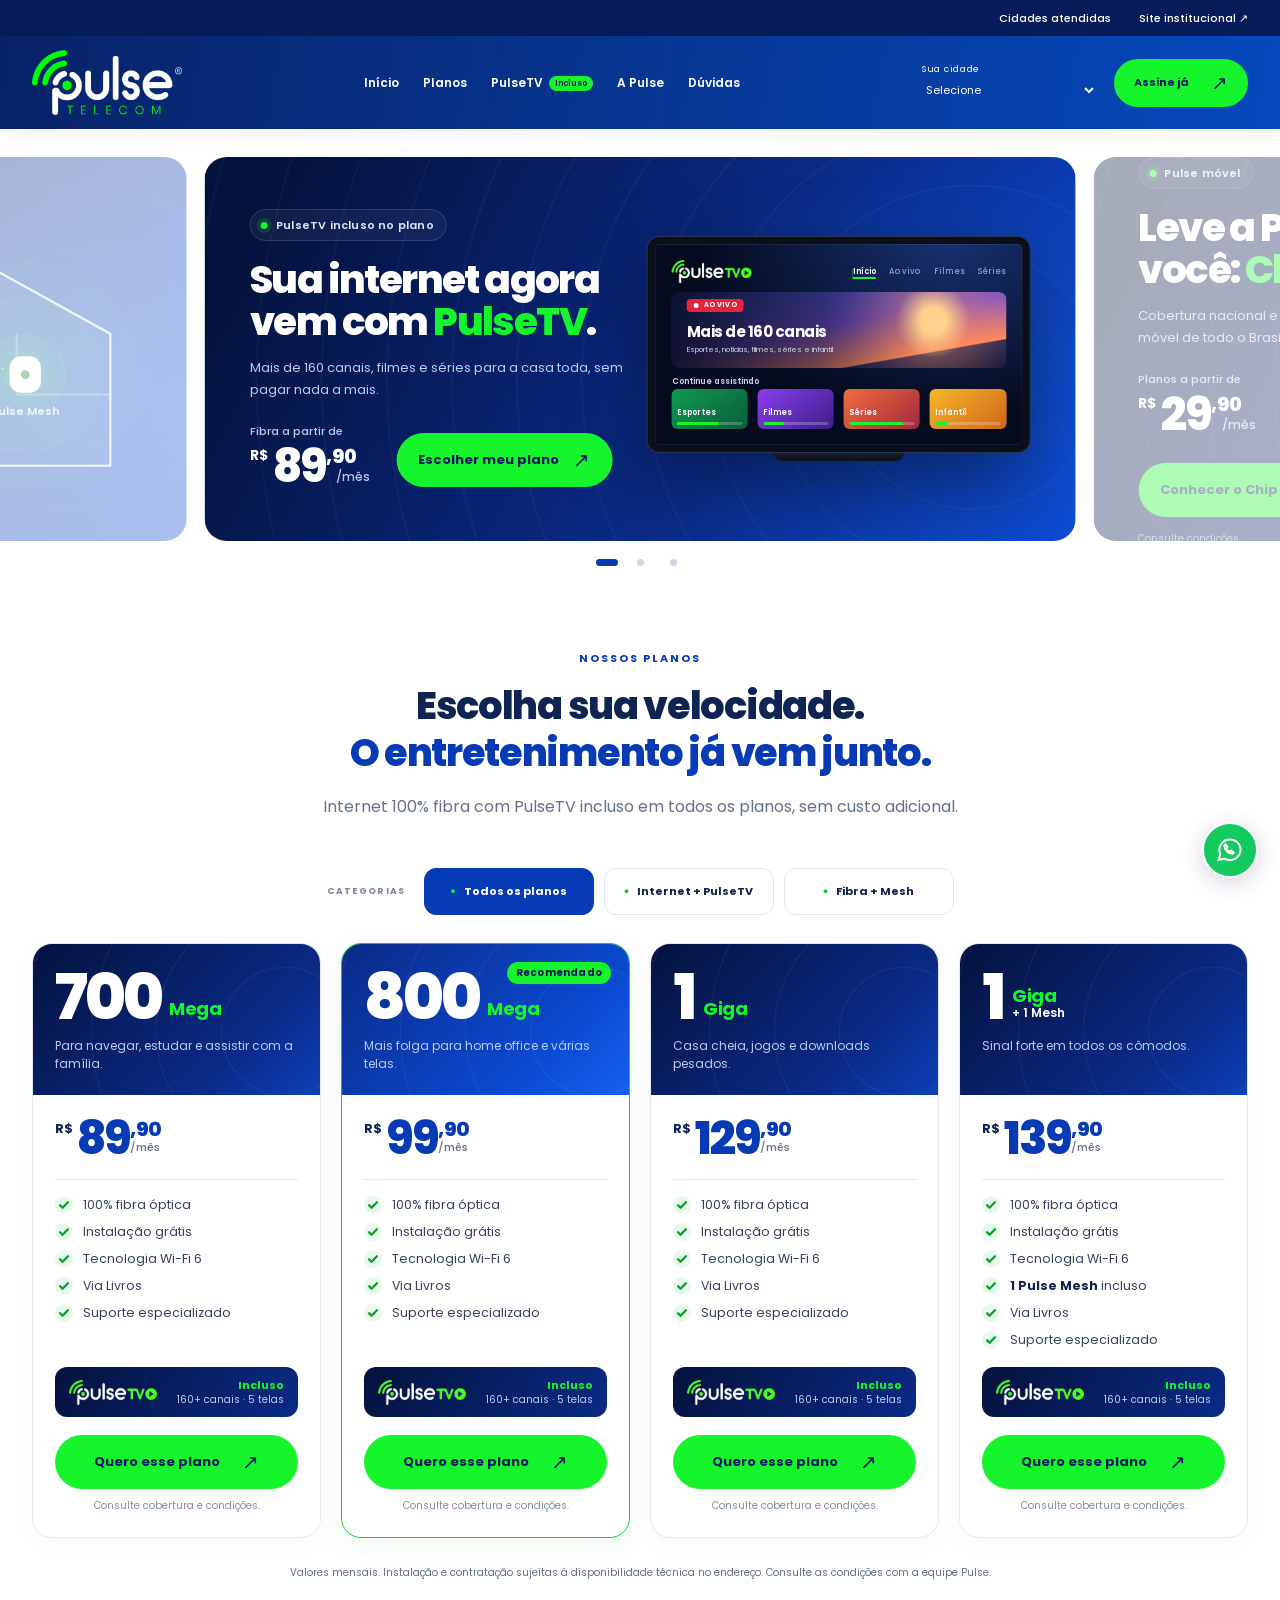
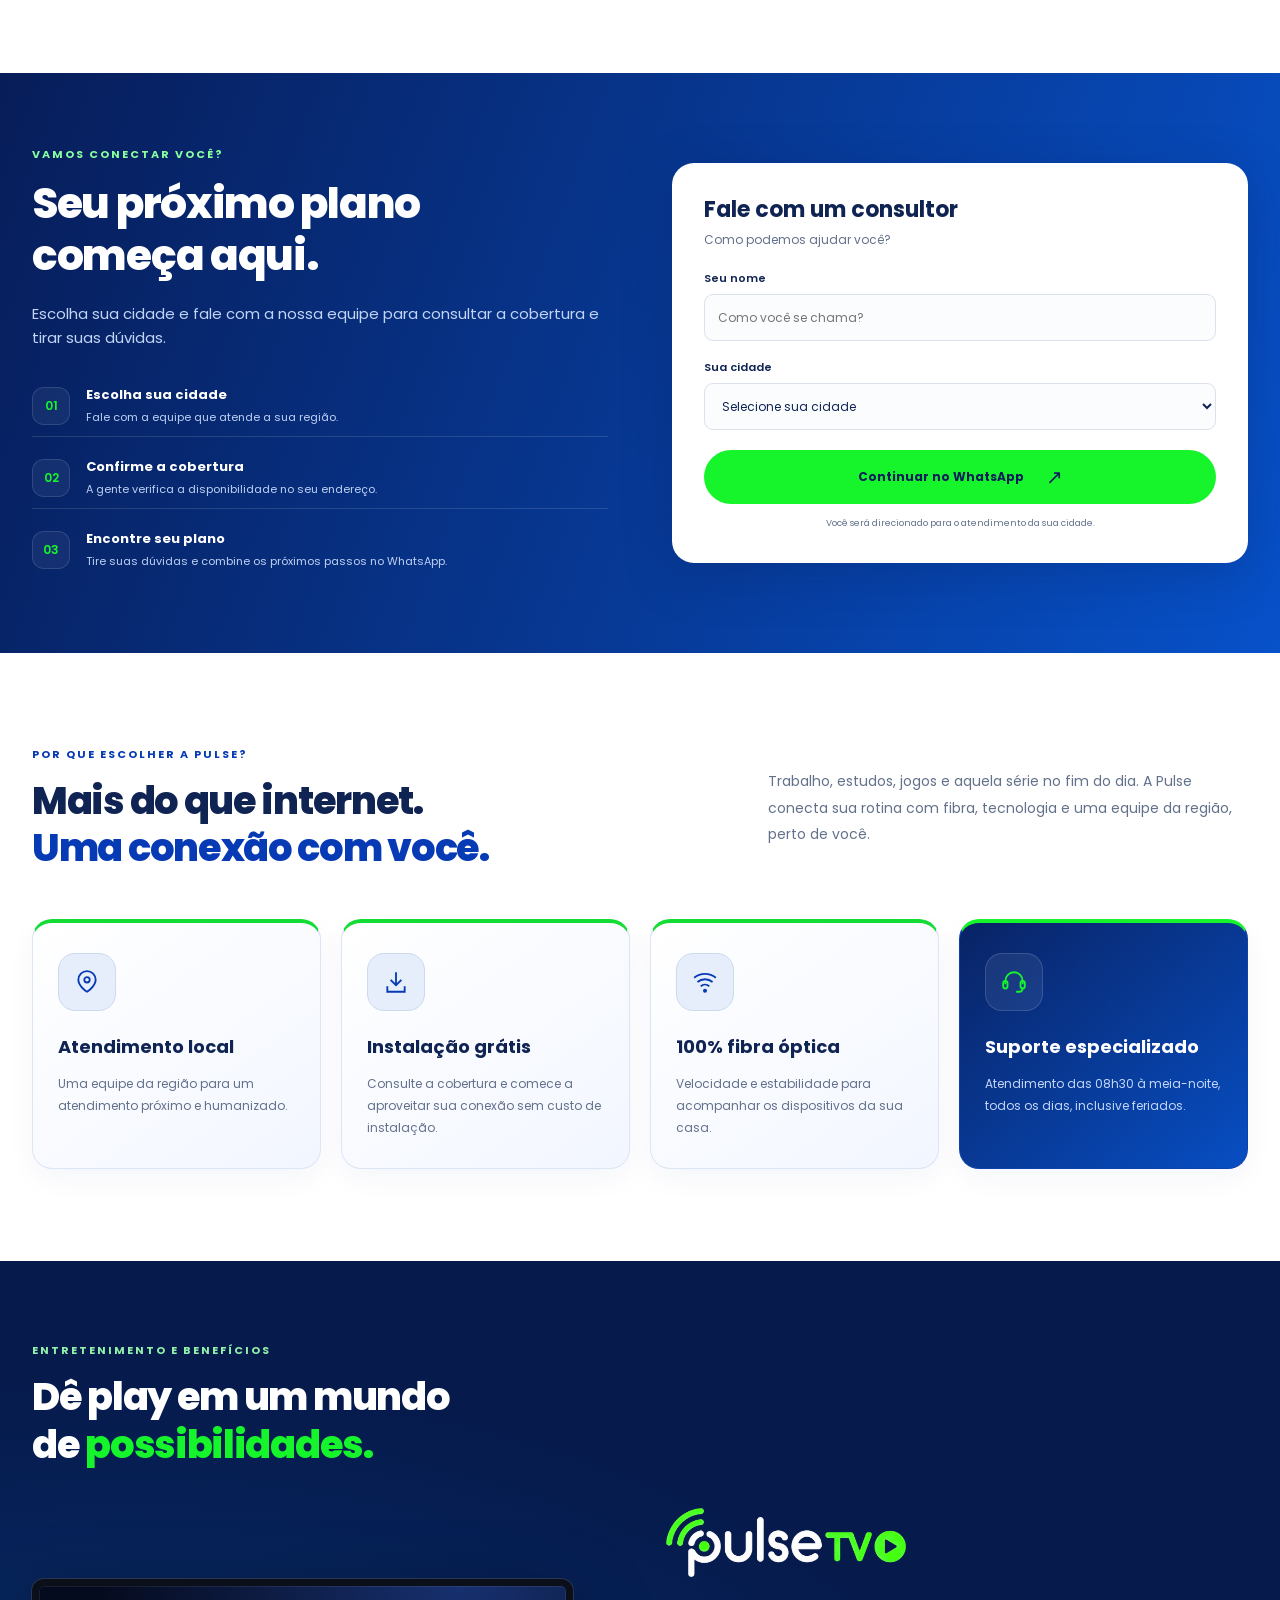
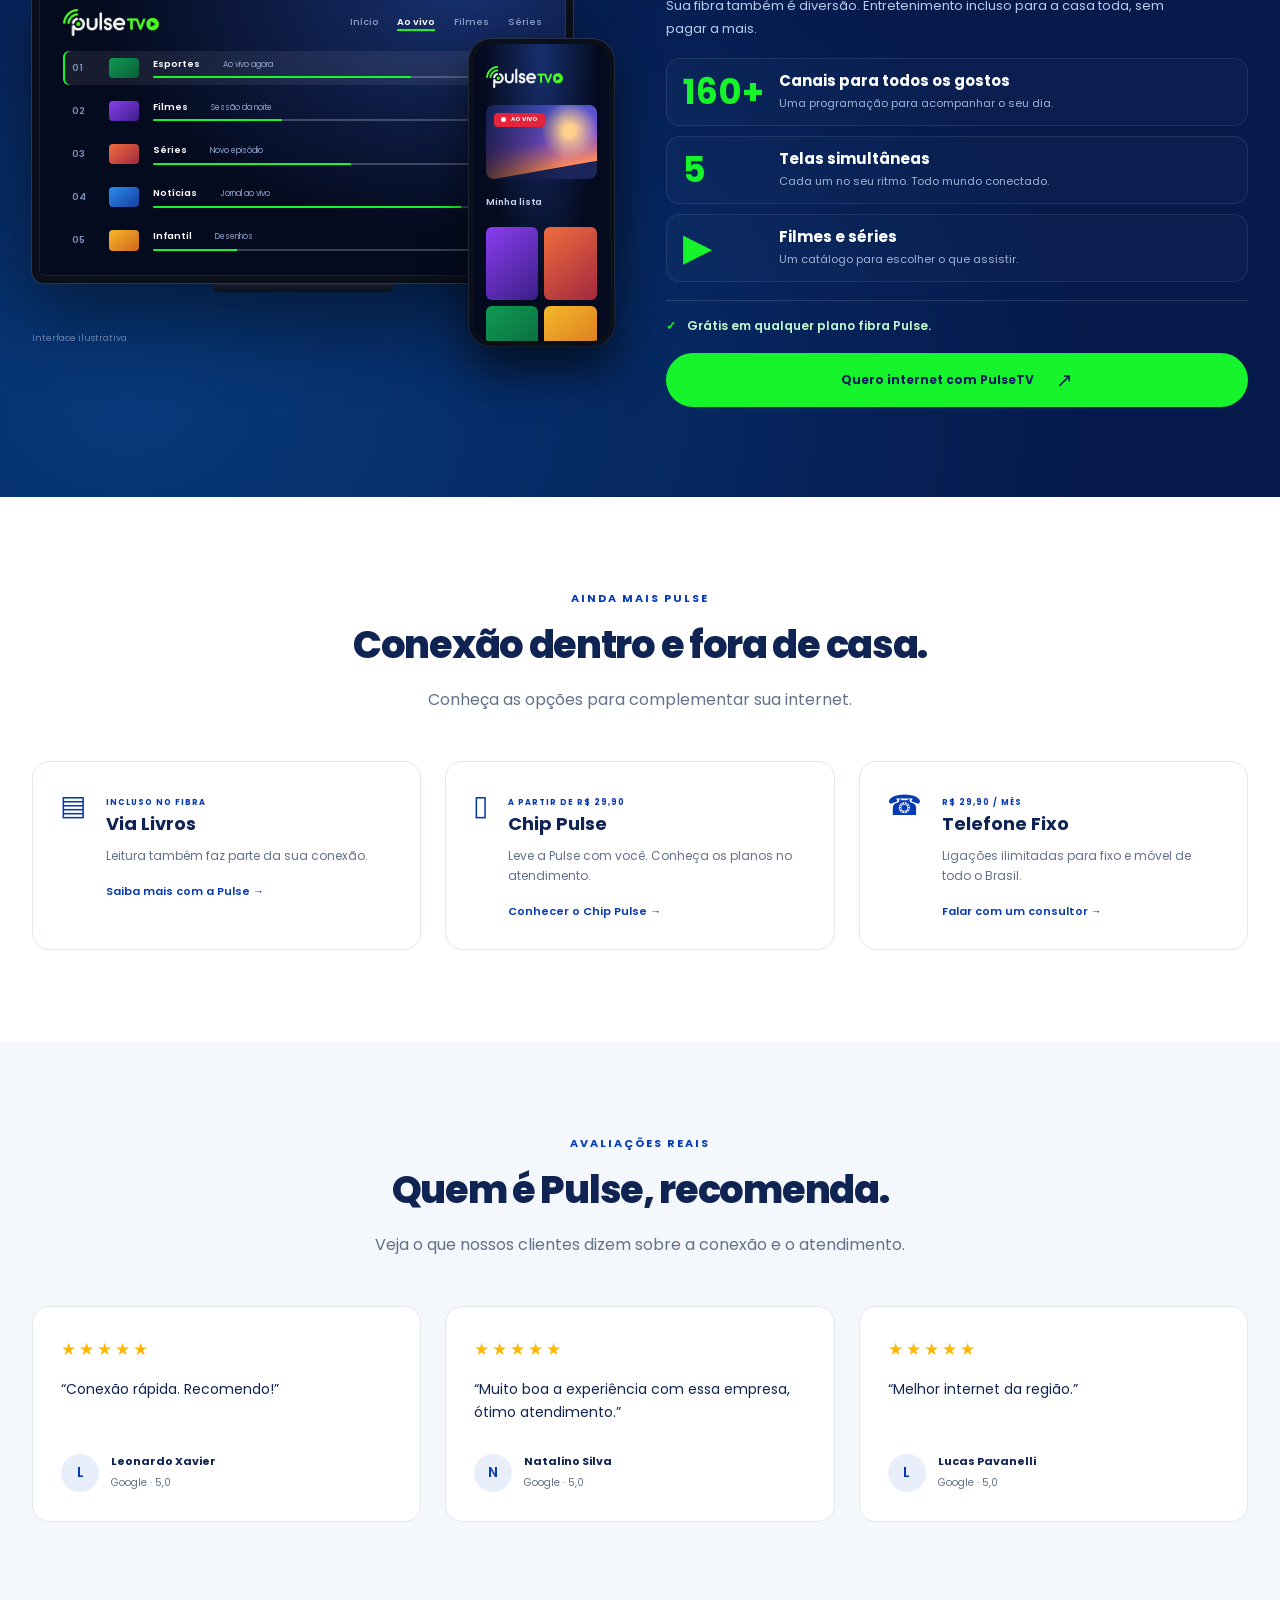
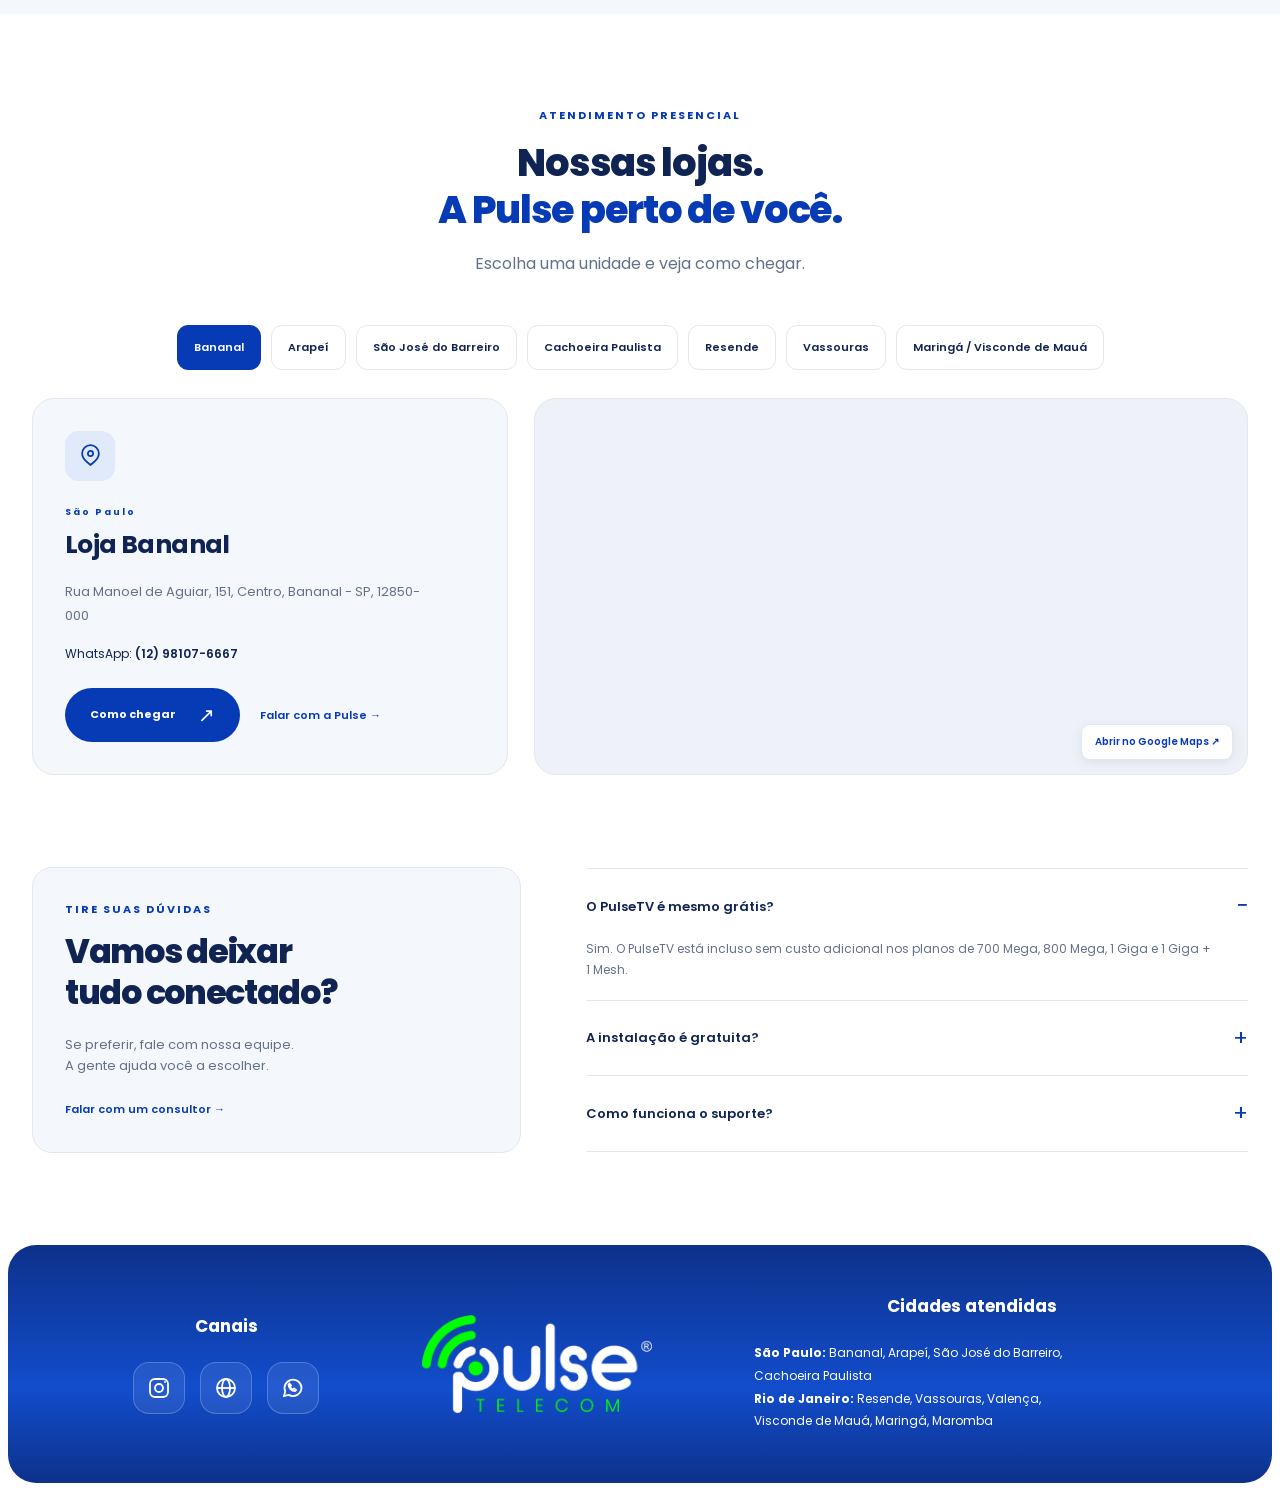
==== commit bb0aa2f2: "Substitui artes de IA por banners, cards e mockup PulseTV em HTML/CSS" ====
--- a/index.html
+++ b/index.html
@@ -48,9 +48,8 @@
 
   <link rel="preload" href="./lp-v2/assets/fonts/poppins-400-latin.woff2" as="font" type="font/woff2" crossorigin="anonymous">
   <link rel="preload" href="./lp-v2/assets/fonts/poppins-800-latin.woff2" as="font" type="font/woff2" crossorigin="anonymous">
-  <link rel="preload" as="image" href="./lp-v2/assets/campaign-tv.webp" imagesrcset="./lp-v2/assets/campaign-tv-small.webp 1080w, ./lp-v2/assets/campaign-tv.webp 2160w" imagesizes="(max-width: 760px) 92vw, (max-width: 1000px) 84vw, (max-width: 1618px) 68vw, 1100px" fetchpriority="high">
-  <link rel="stylesheet" href="./lp-v2/styles.min.css?v=20261013d">
-  <script src="./lp-v2/script.min.js?v=20261013d" defer></script>
+  <link rel="stylesheet" href="./lp-v2/styles.min.css?v=20261109b">
+  <script src="./lp-v2/script.min.js?v=20261109b" defer></script>
 </head>
   <body>
     <a class="skip-link" href="#conteudo">Ir para o conteúdo</a>
@@ -107,31 +106,72 @@
       >
         <div class="campaign-viewport">
           <div class="campaign-track" id="campaignTrack">
-            <article class="campaign campaign-image" aria-label="PulseTV incluso" aria-roledescription="slide">
-              <a class="campaign-banner-link" href="#planos" aria-label="Conhecer planos de internet com PulseTV incluso">
-                <img src="./lp-v2/assets/campaign-tv.webp" srcset="./lp-v2/assets/campaign-tv-small.webp 1080w, ./lp-v2/assets/campaign-tv.webp 2160w" sizes="(max-width: 760px) 92vw, (max-width: 1000px) 84vw, (max-width: 1618px) 68vw, 1100px" width="2708" height="1196" alt="Sua internet agora vem com PulseTV. Mais de 160 canais, filmes e séries. Grátis em todos os planos fibra, com internet a partir de R$ 89,90 por mês." fetchpriority="high">
-              </a>
-              <div class="campaign-footer">
-                <div class="campaign-mobile-copy"><h2>Internet com PulseTV incluso.</h2><p>Mais de 160 canais, filmes e séries. Fibra a partir de R$ 89,90/mês.</p></div>
-                <a class="btn btn-green" href="#planos">Escolher meu plano <span aria-hidden="true">↗</span></a>
-              </div>
-            </article>
-            <article class="campaign campaign-image" aria-label="Chip Pulse" aria-roledescription="slide">
-              <a class="campaign-banner-link" href="#servicos" aria-label="Conhecer o Chip Pulse">
-                <img src="./lp-v2/assets/campaign-mobile.webp" srcset="./lp-v2/assets/campaign-mobile-small.webp 1080w, ./lp-v2/assets/campaign-mobile.webp 2160w" sizes="(max-width: 760px) 92vw, (max-width: 1000px) 84vw, (max-width: 1618px) 68vw, 1100px" width="2708" height="1196" alt="Chip Pulse com cobertura nacional e ligações ilimitadas para fixo e móvel. Planos a partir de R$ 29,90 por mês. Consulte condições." loading="lazy" decoding="async">
-              </a>
-              <div class="campaign-footer">
-                <div class="campaign-mobile-copy"><h2>Leve o Chip Pulse com você.</h2><p>Cobertura nacional e ligações ilimitadas. A partir de R$ 29,90/mês.</p></div>
-                <a class="btn btn-green" data-whatsapp href="#contato">Conhecer o Chip Pulse <span aria-hidden="true">↗</span></a>
-              </div>
-            </article>
-            <article class="campaign campaign-image" aria-label="1 Giga com Mesh" aria-roledescription="slide">
-              <a class="campaign-banner-link" href="#planos" aria-label="Conhecer o plano 1 Giga com Mesh">
-                <img src="./lp-v2/assets/campaign-mesh.webp" srcset="./lp-v2/assets/campaign-mesh-small.webp 1080w, ./lp-v2/assets/campaign-mesh.webp 2160w" sizes="(max-width: 760px) 92vw, (max-width: 1000px) 84vw, (max-width: 1618px) 68vw, 1100px" width="2708" height="1196" alt="Mais velocidade e maior cobertura. 1 Giga com 1 Mesh e Wi-Fi 6 por R$ 139,90 por mês. Consulte condições." loading="lazy" decoding="async">
-              </a>
-              <div class="campaign-footer">
-                <div class="campaign-mobile-copy"><h2>1 Giga + 1 Mesh para sua casa.</h2><p>Maior cobertura Wi-Fi e tecnologia Wi-Fi 6 por R$ 139,90/mês.</p></div>
-                <a class="btn btn-green" href="#planos">Quero 1 Giga + Mesh <span aria-hidden="true">↗</span></a>
+            <article class="campaign cv3 cv3-tv" aria-label="PulseTV incluso" aria-roledescription="slide">
+              <div class="cv3-copy">
+                <span class="cv3-tag"><i></i>PulseTV incluso no plano</span>
+                <h2>Sua internet agora vem com <em>PulseTV</em>.</h2>
+                <p>Mais de 160 canais, filmes e séries para a casa toda, sem pagar nada a mais.</p>
+                <div class="cv3-offer">
+                  <div class="cv3-price"><small>Fibra a partir de</small><strong><sup>R$</sup>89<span>,90</span><small>/mês</small></strong></div>
+                  <a class="btn btn-green" href="#planos">Escolher meu plano <span aria-hidden="true">↗</span></a>
+                </div>
+              </div>
+              <div class="cv3-visual" aria-hidden="true">
+                <div class="tvx">
+                  <div class="tvx-screen">
+                    <div class="tvx-top"><img src="./lp-v2/assets/pulsetv-logo.webp" alt="" width="900" height="259" loading="lazy" decoding="async"><span class="on">Início</span><span>Ao vivo</span><span>Filmes</span><span>Séries</span></div>
+                    <div class="tvx-feature"><span class="tvx-live"><i></i>Ao vivo</span><b>Mais de 160 canais</b><small>Esportes, notícias, filmes, séries e infantil</small></div>
+                    <p class="tvx-label">Continue assistindo</p>
+                    <div class="tvx-row"><span class="g1"><em>Esportes</em><i></i></span><span class="g2"><em>Filmes</em><i></i></span><span class="g3"><em>Séries</em><i></i></span><span class="g4"><em>Infantil</em><i></i></span></div>
+                  </div>
+                  <div class="tvx-stand"></div>
+                </div>
+              </div>
+            </article>
+            <article class="campaign cv3 cv3-chip" aria-label="Chip Pulse" aria-roledescription="slide">
+              <div class="cv3-copy">
+                <span class="cv3-tag"><i></i>Pulse móvel</span>
+                <h2>Leve a Pulse com você: <em>Chip Pulse</em>.</h2>
+                <p>Cobertura nacional e ligações ilimitadas para fixo e móvel de todo o Brasil.</p>
+                <div class="cv3-offer">
+                  <div class="cv3-price"><small>Planos a partir de</small><strong><sup>R$</sup>29<span>,90</span><small>/mês</small></strong></div>
+                  <a class="btn btn-green" data-whatsapp href="#contato">Conhecer o Chip Pulse <span aria-hidden="true">↗</span></a>
+                </div>
+                <p class="cv3-note">Consulte condições.</p>
+              </div>
+              <div class="cv3-visual" aria-hidden="true">
+                <div class="simx">
+                  <div class="simx-card">
+                    <img class="simx-logo" src="./teste-lp/logo-nova-crop.png" alt="" width="180" height="86" loading="lazy" decoding="async">
+                    <div class="simx-sim"><span class="simx-chip"><svg viewBox="0 0 60 46"><path d="M0 15h19M0 31h19M41 15h19M41 31h19M19 0v46M41 0v46M19 23h22"/></svg></span></div>
+                    <span class="simx-label">Chip Pulse</span>
+                  </div>
+                  <ul class="simx-pills"><li>Cobertura nacional</li><li>Ligações ilimitadas</li></ul>
+                </div>
+              </div>
+            </article>
+            <article class="campaign cv3 cv3-mesh" aria-label="1 Giga com Mesh" aria-roledescription="slide">
+              <div class="cv3-copy">
+                <span class="cv3-tag"><i></i>Wi-Fi 6 na casa toda</span>
+                <h2>Mais velocidade. <em>Maior cobertura.</em></h2>
+                <p>1 Giga de fibra com um Pulse Mesh para levar sinal forte a todos os cômodos.</p>
+                <div class="cv3-offer">
+                  <div class="cv3-price"><small>1 Giga + 1 Mesh</small><strong><sup>R$</sup>139<span>,90</span><small>/mês</small></strong></div>
+                  <a class="btn btn-green" href="#planos">Quero 1 Giga + Mesh <span aria-hidden="true">↗</span></a>
+                </div>
+                <p class="cv3-note">Consulte condições.</p>
+              </div>
+              <div class="cv3-visual" aria-hidden="true">
+                <svg class="meshx" viewBox="0 0 440 320">
+                  <g class="meshx-waves"><circle cx="140" cy="212" r="46"/><circle cx="140" cy="212" r="88"/><circle cx="140" cy="212" r="130"/><circle cx="306" cy="186" r="46"/><circle cx="306" cy="186" r="88"/><circle cx="306" cy="186" r="130"/></g>
+                  <path class="meshx-house" d="M36 138 220 36l184 102v152H36Z"/>
+                  <path class="meshx-walls" d="M220 138v152M36 214h112M296 138v70h108"/>
+                  <path class="meshx-link" d="M152 204c40-34 92-40 140-22"/>
+                  <g class="meshx-node"><rect x="114" y="196" width="52" height="30" rx="9"/><circle cx="130" cy="211" r="3"/><circle cx="140" cy="211" r="3"/><circle cx="150" cy="211" r="3"/></g>
+                  <g class="meshx-node mesh"><rect x="288" y="164" width="36" height="42" rx="13"/><circle cx="306" cy="185" r="5"/></g>
+                  <text x="140" y="254" text-anchor="middle">Roteador</text>
+                  <text x="306" y="232" text-anchor="middle">Pulse Mesh</text>
+                </svg>
               </div>
             </article>
           </div>
@@ -359,34 +399,29 @@
             </div>
           </div>
           <div class="entertainment-content">
-            <div
-              class="entertainment-posters"
-              role="group"
-              aria-label="Ilustrações de entretenimento"
-            >
-              <div class="poster poster-adventure poster-art">
-                <img
-                  src="./lp-v2/assets/poster-adventure.webp"
-                  srcset="./lp-v2/assets/poster-adventure-small.webp 480w, ./lp-v2/assets/poster-adventure.webp 720w"
-                  sizes="(max-width: 760px) 42vw, 290px"
-                  alt="Descubra novos mundos com PulseTV. Arte ilustrativa de aventura nas montanhas."
-                  width="720"
-                  height="1080"
-                  loading="lazy"
-                >
-              </div>
-              <div class="poster poster-space poster-art">
-                <img
-                  src="./lp-v2/assets/poster-stories.webp"
-                  srcset="./lp-v2/assets/poster-stories-small.webp 480w, ./lp-v2/assets/poster-stories.webp 720w"
-                  sizes="(max-width: 760px) 42vw, 290px"
-                  alt="Encontre novas histórias com PulseTV. Arte ilustrativa em uma cidade histórica ao entardecer."
-                  width="720"
-                  height="1080"
-                  loading="lazy"
-                >
-              </div>
-              <span class="posters-caption">Imagens ilustrativas.</span>
+            <div class="tv-showcase" role="img" aria-label="Ilustração da interface PulseTV na TV e no celular">
+              <div class="tvx tvx-lg" aria-hidden="true">
+                <div class="tvx-screen">
+                  <div class="tvx-top"><img src="./lp-v2/assets/pulsetv-logo.webp" alt="" width="900" height="259" loading="lazy" decoding="async"><span>Início</span><span class="on">Ao vivo</span><span>Filmes</span><span>Séries</span></div>
+                  <div class="guide">
+                    <div class="guide-row on"><span class="ch">01</span><span class="ic g1"></span><div><b>Esportes</b><small>Ao vivo agora</small><i></i></div></div>
+                    <div class="guide-row"><span class="ch">02</span><span class="ic g2"></span><div><b>Filmes</b><small>Sessão da noite</small><i></i></div></div>
+                    <div class="guide-row"><span class="ch">03</span><span class="ic g3"></span><div><b>Séries</b><small>Novo episódio</small><i></i></div></div>
+                    <div class="guide-row"><span class="ch">04</span><span class="ic g5"></span><div><b>Notícias</b><small>Jornal ao vivo</small><i></i></div></div>
+                    <div class="guide-row"><span class="ch">05</span><span class="ic g4"></span><div><b>Infantil</b><small>Desenhos</small><i></i></div></div>
+                  </div>
+                </div>
+                <div class="tvx-stand"></div>
+              </div>
+              <div class="phx" aria-hidden="true">
+                <div class="phx-screen">
+                  <img src="./lp-v2/assets/pulsetv-logo.webp" alt="" width="900" height="259" loading="lazy" decoding="async">
+                  <span class="phx-feature"><span class="tvx-live"><i></i>Ao vivo</span></span>
+                  <p>Minha lista</p>
+                  <div class="phx-grid"><span class="g2"></span><span class="g3"></span><span class="g1"></span><span class="g4"></span></div>
+                </div>
+              </div>
+              <span class="posters-caption">Interface ilustrativa.</span>
             </div>
             <div class="tv-benefits">
               <img class="pulsetv-logo" src="./lp-v2/assets/pulsetv-logo.webp" alt="PulseTV" width="900" height="259" loading="lazy" decoding="async">
--- a/lp-v2/styles.min.css
+++ b/lp-v2/styles.min.css
@@ -1 +1 @@
-@font-face{font-family:Poppins;font-style:normal;font-weight:400;font-display:swap;src:url(./assets/fonts/poppins-400-latin.woff2) format("woff2")}@font-face{font-family:Poppins;font-style:normal;font-weight:500;font-display:swap;src:url(./assets/fonts/poppins-500-latin.woff2) format("woff2")}@font-face{font-family:Poppins;font-style:normal;font-weight:600;font-display:swap;src:url(./assets/fonts/poppins-600-latin.woff2) format("woff2")}@font-face{font-family:Poppins;font-style:normal;font-weight:700;font-display:swap;src:url(./assets/fonts/poppins-700-latin.woff2) format("woff2")}@font-face{font-family:Poppins;font-style:normal;font-weight:800;font-display:swap;src:url(./assets/fonts/poppins-800-latin.woff2) format("woff2")}:root{--blue: #073ab5;--deep: #071d59;--green: #16f52c;--ink: #102454;--muted: #63718b;--line: #e2e7f0;--soft: #f4f7fb;--container: 1280px;--radius: 22px}*{box-sizing:border-box}html{scroll-behavior:smooth;scroll-padding-top:110px}body{margin:0;background:#fff;color:var(--ink);font-family:Poppins,Arial,sans-serif;font-size:14px;line-height:1.65}a{color:inherit;text-decoration:none}button,input,select{font:inherit}button,a,input,select,summary{-webkit-tap-highlight-color:transparent}button{cursor:pointer}button:focus-visible,a:focus-visible,summary:focus-visible,input:focus-visible,select:focus-visible{outline:3px solid #0cbd37;outline-offset:4px}button{color:inherit}img{display:block;max-width:100%;height:auto}h1,h2,h3,p{margin:0}h2{font-size:clamp(28px,3vw,42px);font-weight:800;line-height:1.23;letter-spacing:-1.3px}h2 span{color:var(--blue)}h3{line-height:1.35}p{color:var(--muted)}.container{width:min(calc(100% - 64px),var(--container));margin:auto}.section{padding:92px 0}.eyebrow{color:var(--blue);font-size:11px;font-weight:700;letter-spacing:2px;margin-bottom:14px}.section-heading{text-align:center;max-width:830px;margin:0 auto 48px}.section-heading>p:last-child{margin-top:18px;font-size:16px}.btn{display:inline-flex;align-items:center;justify-content:center;gap:22px;min-height:49px;border:0;border-radius:100px;padding:13px 25px;font-size:13px;font-weight:700;line-height:1.4;transition:transform .2s,background .2s}.btn:hover{transform:translateY(-2px)}.btn-green{background:var(--green);color:var(--deep)}.btn-green:hover{background:#54ff62}.btn-blue{background:var(--blue);color:#fff}.btn span{font-size:20px;font-weight:400}.skip-link{position:absolute;left:20px;top:-100px;padding:12px;background:#fff;z-index:100}.skip-link:focus{top:10px}.utility-bar{background:var(--deep);color:#fff;font-size:11px;font-weight:500}.utility-inner{display:flex;justify-content:flex-end;align-items:center;min-height:36px}.utility-inner>span{display:flex;align-items:center;gap:8px}.utility-inner>div{display:flex;gap:28px}.status-dot{display:inline-block;flex:0 0 6px;width:6px;height:6px;border-radius:100%;background:var(--green)}.header{position:sticky;top:0;z-index:50;background:linear-gradient(100deg,#082267,#0649bd);box-shadow:0 4px 20px #071d5910;color:#fff}.navigation{display:flex;gap:32px;align-items:center;justify-content:space-between;min-height:93px}.brand{flex:0 0 150px}.brand img{width:150px;height:74px;object-fit:contain}.desktop-nav{display:flex;align-items:center;gap:24px;font-size:12px;font-weight:600}.desktop-nav a{white-space:nowrap;transition:color .2s}.desktop-nav a:hover{color:var(--green)}.new{display:inline-block;vertical-align:middle;color:var(--deep);background:var(--green);border-radius:10px;font-size:8px;padding:1px 6px;margin-left:3px}.nav-actions{display:flex;gap:17px;align-items:center}.city-label{display:flex;flex-direction:column;gap:1px;font-size:9px;letter-spacing:.7px}.city-label select{max-width:175px;width:175px;border:0;background:transparent;color:#fff;font-size:11px;padding:4px 15px 4px 0;cursor:pointer}.city-label option{color:var(--ink);background:#fff}.header-cta{min-height:43px;padding:10px 20px;font-size:11px;white-space:nowrap}.mobile-nav{display:none}.campaigns{padding:28px 0 0;overflow:hidden}.campaign-viewport{overflow:hidden}.campaign-track{display:flex;gap:18px;transition:transform .55s cubic-bezier(.22,1,.36,1);padding:0 calc((100vw - min(68vw,1100px))/2)}.campaign{flex:0 0 min(68vw,1100px);position:relative;min-height:420px;aspect-ratio:1354/598;border-radius:22px;overflow:hidden;color:#fff;background:var(--deep);display:flex;align-items:center;padding:44px 5%;isolation:isolate;opacity:.35;transition:opacity .5s}.campaign.is-active{opacity:1}.campaign-tv{background:radial-gradient(ellipse at 75% 100%,#007f87aa,transparent 60%),linear-gradient(115deg,#071d59,#0644c0)}.campaign:before{content:"";position:absolute;inset:-50%;z-index:-1;background:repeating-radial-gradient(ellipse at 75% 90%,transparent 0,transparent 100px,#ffffff06 101px,#ffffff06 103px,transparent 104px,transparent 180px);transform:rotate(-20deg);pointer-events:none}.campaign-copy{position:relative;z-index:2;flex:0 0 58%}.tag-light{display:flex;align-items:center;gap:7px;color:#c7ddff;font-size:9px;font-weight:700;letter-spacing:1.4px;margin-bottom:17px}.campaign h1,.campaign h2{font-size:clamp(25px,3vw,49px);font-weight:800;letter-spacing:-1.5px;line-height:1.13;margin-bottom:18px}.campaign h1 span,.campaign h2 span{color:var(--green)}.campaign-copy>p:not(.tag-light){color:#e1eaff;font-size:clamp(12px,1.1vw,16px);line-height:1.8;margin-bottom:23px}.campaign .btn{font-size:11px;min-height:43px}.campaign-price{color:#bbd4fa;font-size:10px;margin-top:18px}.campaign-price strong{display:block;font-size:25px;line-height:1.5;color:#fff;letter-spacing:-.7px}.campaign-price strong span{font-size:11px;font-weight:400;letter-spacing:0;margin-left:4px}.campaign-art{position:absolute;right:2.7%;top:20%;width:43%;height:66%;perspective:1000px}.tv-glow{position:absolute;inset:10%;background:#07ef5e;filter:blur(60px);opacity:.3}.tv-device{position:absolute;top:6%;right:0;width:96%;height:75%;padding:7px;background:#071127;border-radius:12px;transform:rotateY(-12deg) rotate(-3deg);box-shadow:0 20px 45px #0006;border:1px solid #6d8da7}.tv-screen{position:relative;overflow:hidden;width:100%;height:100%;border-radius:5px}.tv-screen>img{width:100%;height:100%;object-fit:cover}.screen-overlay{position:absolute;inset:0;background:linear-gradient(180deg,#00153730,#00153700 25%,#001537dd);padding:15px;color:#fff;display:flex;flex-direction:column;justify-content:space-between}.screen-top{font-size:12px;font-weight:800;line-height:1.1;letter-spacing:1px}.tv-type{color:var(--green);font-style:italic}.screen-top small{font-size:5px;font-weight:500;display:block;margin-top:4px;letter-spacing:1px}.screen-bottom{font-size:13px;line-height:1.15;letter-spacing:-.4px}.screen-bottom strong{font-size:27px}.play-symbol{align-self:center;display:grid;place-items:center;width:42px;height:42px;border:1px solid #ffffffb0;border-radius:50%;background:#ffffff20;font-size:14px}.tv-foot{position:absolute;width:57%;height:6px;background:#061224;bottom:15%;left:25%;border-radius:50%;box-shadow:0 6px 18px #0008}.phone-device{position:absolute;width:23%;height:65%;bottom:0;left:-1%;border:5px solid #0b1832;border-radius:20px;overflow:hidden;transform:rotate(7deg);box-shadow:0 16px 25px #0006}.phone-device:before{content:"";position:absolute;z-index:2;top:0;left:25%;width:50%;height:6px;background:#0b1832;border-radius:0 0 7px 7px}.phone-device img{width:100%;height:100%;object-fit:cover}.phone-device>span{position:absolute;inset:0;display:flex;align-items:center;justify-content:center;flex-wrap:wrap;align-content:center;background:linear-gradient(transparent,#061c5780);font-size:19px;font-weight:600;line-height:1.3}.phone-device b{color:var(--green)}.phone-device small{font-size:5px;font-weight:400;width:100%;text-align:center}.included-stamp{position:absolute;right:-2%;bottom:-2%;width:102px;height:102px;background:var(--green);color:var(--deep);border-radius:50%;display:flex;flex-direction:column;justify-content:center;text-align:center;transform:rotate(10deg);box-shadow:0 8px 20px #001d5b44}.included-stamp strong{font-size:27px;line-height:1.1;font-weight:800}.included-stamp span{font-size:8px;line-height:1.5;font-weight:700}.campaign-mesh{background:radial-gradient(ellipse at 95% 60%,#146cdc,transparent 65%),#071d59}.mesh-art{position:absolute;right:1%;top:5%;width:43%;height:90%;display:grid;place-items:center}.mesh-orbit{position:absolute;width:65%;aspect-ratio:1;border:1px solid #4fff6c55;border-radius:50%;transform:rotateX(35deg)}.orbit-two{width:87%}.orbit-three{width:108%}.router{position:absolute;width:100px;height:160px;background:linear-gradient(100deg,#dce4ed,#fff 40%,#becce2);border-radius:20px 20px 10px 10px;box-shadow:10px 20px 40px #0007;transform:rotate(-8deg);display:grid;place-items:center}.router-mark{font-size:24px;font-weight:700;color:var(--blue);letter-spacing:-1.5px}.router-mark span{font-size:10px;color:#00c62d}.router i{position:absolute;bottom:20px;width:4px;height:4px;border-radius:100%;background:#10d733;box-shadow:0 0 9px #10d733}.mesh-speed{position:absolute;bottom:8%;right:0;display:flex;align-items:center;line-height:1;font-weight:800;color:var(--green)}.mesh-speed strong{font-size:125px;letter-spacing:-8px}.mesh-speed span{font-size:26px}.campaign-fiber{background:radial-gradient(ellipse at 100% 0,#009e82aa,transparent 65%),linear-gradient(120deg,#061d59,#0954c6)}.fiber-art{position:absolute;right:3%;width:35%;display:flex;flex-direction:column;font-weight:800;line-height:1;transform:rotate(-7deg)}.fiber-art>span{font-size:80px;color:#ffffff18;-webkit-text-stroke:1px #ffffffaa}.fiber-art strong{font-size:55px;color:var(--green);white-space:nowrap;letter-spacing:-2px}.fiber-art small{font-size:9px;letter-spacing:2px;margin-top:17px}.campaign-controls{display:flex;align-items:center;justify-content:center;gap:20px;height:50px}.arrow{display:grid;place-items:center;border:0;background:none;width:35px;height:35px;color:var(--blue);font-size:20px}.campaign-dots{display:flex;gap:8px;align-items:center}.campaign-dots button{width:7px;height:7px;border-radius:20px;background:#cfd6e6;border:0;padding:0;transition:width .3s}.campaign-dots button.active{width:26px;background:var(--blue)}.plans{padding-top:66px}.catalog{display:grid;grid-template-columns:185px 1fr;gap:25px;align-items:start}.filter-label{display:block;font-size:9px;font-weight:700;letter-spacing:1.3px;color:#7d879b;margin-bottom:9px}.search-box{display:flex;align-items:center;border:1px solid var(--line);border-radius:12px;padding:8px 12px;gap:8px;margin-bottom:24px}.search-box>span{font-size:23px;color:#8994ad}.search-box input{padding:0;border:0;width:100%;min-width:0;font-size:10px;outline:0;background:none;color:var(--ink)}.filter-buttons{display:flex;flex-direction:column;gap:9px}.filter{width:100%;border:1px solid var(--line);border-radius:12px;padding:15px 12px;text-align:left;font-size:10px;font-weight:700;background:#fff;display:flex;align-items:center;gap:8px}.filter>span{font-size:9px;color:#12c531}.filter.active{background:var(--blue);border-color:var(--blue);color:#fff}.filter.active>span{color:var(--green)}.filter-note{padding:24px 8px;margin-top:10px}.line-icon{display:block;font-size:30px;line-height:1;color:var(--blue);margin-bottom:14px}.filter-note strong{font-size:12px;line-height:1.7;display:block}.filter-note p{font-size:11px;margin:9px 0}.filter-note a{color:var(--blue);font-weight:600;font-size:10px}.plan-grid{display:grid;grid-template-columns:repeat(4,minmax(0,1fr));gap:15px}.plan-card{border:1px solid var(--line);border-radius:20px;overflow:hidden;position:relative;background:#fff;box-shadow:0 6px 24px #09265408;display:flex;flex-direction:column}.plan-card.featured{border-color:#15ce35;box-shadow:0 6px 25px #10a22c14}.plan-cover{position:relative;padding:22px 18px 24px;color:#fff;background:linear-gradient(135deg,#072677,#0965d5);aspect-ratio:8 / 5;min-height:0;display:flex;flex-direction:column;justify-content:center;isolation:isolate;overflow:hidden}.plan-cover p{font-size:9px;color:#fff;letter-spacing:.5px;font-weight:600;margin-bottom:12px;display:flex;justify-content:space-between;align-items:center}.plan-cover p>span{font-size:6px;padding:3px 5px;background:var(--green);color:var(--deep);border-radius:5px;white-space:nowrap;letter-spacing:0}.plan-speed{display:flex;align-items:baseline;gap:5px;font-size:62px;font-weight:800;letter-spacing:-2.5px;line-height:1.1}.plan-speed small{font-size:16px;letter-spacing:0;text-transform:uppercase;font-weight:700}.mesh-label{font-size:9px;margin-top:4px;color:#a5ffab;font-weight:600}.plan-body{padding:21px 17px 0;flex:1}.plan-features{list-style:none;padding:0;margin:0 0 20px;font-size:10px;display:grid;gap:10px}.plan-features li{display:flex;align-items:center;gap:8px;white-space:nowrap}.plan-features li:before{content:"\2713";width:20px;height:22px;background:#eaf8ed;color:#079d29;border-radius:6px;display:grid;place-items:center;font-size:12px;flex-shrink:0}.plan-caption{font-size:7px;font-weight:700;letter-spacing:1.3px;color:#8290a7;margin-bottom:8px}.plan-perks{display:grid;grid-template-columns:1fr 1fr;gap:6px;margin-bottom:15px}.plan-perks span{font-size:8px;background:#f0f4fb;border:1px solid #e0e8f6;border-radius:7px;padding:6px 5px;color:var(--blue);font-weight:600;line-height:1.3}.plan-tv{padding:11px;background:#effbf0;border-radius:10px;border:1px solid #d4f2d9}.plan-tv-title{display:flex;align-items:center;justify-content:space-between;line-height:1.3;font-size:17px;font-weight:700;letter-spacing:-.7px}.plan-tv-title b{color:#00a834;font-style:italic}.plan-tv-title>small{font-size:7px;letter-spacing:.3px;background:#d5f5dc;border-radius:4px;padding:3px 5px;color:#008429}.plan-tv p{font-size:8px;line-height:1.8;margin-top:5px;color:#4d7359}.plan-bottom{padding:20px 17px 19px}.plan-price{display:flex;align-items:baseline;justify-content:center;gap:3px;white-space:nowrap}.plan-price>span{font-size:10px;font-weight:600}.plan-price strong{font-size:33px;font-weight:800;color:var(--blue);letter-spacing:-1px;line-height:1.6}.plan-price small{font-size:9px;color:var(--muted)}.plan-bottom .btn{width:100%;padding:12px 8px;min-height:41px;font-size:10px;margin-top:8px;gap:5px}.plan-bottom>small{display:block;text-align:center;font-size:7px;margin-top:9px;color:var(--muted)}.plans-terms{text-align:center;font-size:10px;margin-top:27px}.empty-results{padding:35px;background:var(--soft);border-radius:20px}.contact-section{padding:72px 0;background:linear-gradient(110deg,#071d59,#0751c9);color:#fff}.contact-grid{display:grid;grid-template-columns:1fr 440px;gap:100px;align-items:center}.contact-copy .eyebrow{color:#88ff9e}.contact-copy h2{font-size:46px}.contact-copy>p:not(.eyebrow){color:#c2d5f7;font-size:15px;max-width:500px;margin-top:20px}.contact-benefits{display:flex;flex-wrap:wrap;gap:18px;margin-top:25px;color:#bdfaca;font-size:10px}.contact-form{background:#fff;border-radius:22px;padding:32px;color:var(--ink);box-shadow:0 12px 50px #001b5440}.contact-form h3{font-size:22px;font-weight:700}.contact-form>p{font-size:12px;margin:6px 0 19px}label:not(.city-label){display:block;font-size:11px;font-weight:600;margin-bottom:7px}input:not([type=search]),select:not(.city-label select){display:block;width:100%;min-height:47px;border:1px solid #dbe2ee;border-radius:9px;background:#fbfcfe;padding:11px 13px;font-size:12px;color:var(--ink);margin-bottom:17px}.contact-form .btn{width:100%;margin-top:3px;font-size:12px}.contact-form>small{display:block;text-align:center;font-size:9px;color:var(--muted);margin-top:12px}.about-top{display:grid;grid-template-columns:1fr 1fr;gap:80px;align-items:center;margin-bottom:48px}.about-top>p{font-size:14px;max-width:480px;justify-self:end;line-height:1.9}.about-features{display:grid;grid-template-columns:repeat(4,1fr);gap:20px}.about-features article{border:1px solid #dce5f4;border-top:4px solid #14dc37;border-radius:20px;padding:30px 25px;background:linear-gradient(145deg,#fff,#f2f6ff);box-shadow:0 10px 28px #0a34840b}.about-features article:last-child{background:linear-gradient(140deg,#092365,#074ec3);border-color:#0a43ae;border-top-color:var(--green);color:#fff}.about-features article:last-child p{color:#c4d7f9}.about-features article:last-child .feature-symbol{color:var(--green);background:#ffffff12;border-color:#ffffff24}.feature-symbol svg{width:26px;height:26px}.feature-symbol{width:58px;height:58px;border:1px solid #ccd9ef;border-radius:17px;display:grid;place-items:center;color:var(--blue);background:#e6eefc;margin-bottom:24px}.about-features h3{font-size:18px;margin-bottom:14px}.about-features p{font-size:12px;line-height:1.8}.entertainment{background:#061a4c;color:#fff;padding:80px 0 90px;overflow:hidden;position:relative}.entertainment:before{content:"";pointer-events:none;position:absolute;inset:0;background:radial-gradient(ellipse at 10% 90%,#095daf77,transparent 60%)}.entertainment>.container{position:relative}.entertainment-top{display:flex;align-items:flex-end;justify-content:space-between;gap:40px}.entertainment-top .eyebrow{color:#91f0aa}.entertainment-top h2 span{color:var(--green)}.entertainment-top>p{color:#a3b7db;line-height:1.8;font-size:13px;padding-bottom:7px}.entertainment-content{display:grid;grid-template-columns:1.1fr 1fr;gap:90px;align-items:center;margin-top:60px}.entertainment-posters{position:relative;min-height:390px;display:flex;align-items:center;justify-content:center;gap:18px;padding-bottom:30px}.poster{width:46%;height:auto;aspect-ratio:2 / 3;position:relative;overflow:hidden;border-radius:14px;box-shadow:0 25px 50px #0005}.poster img{width:100%;height:100%;object-fit:cover}.poster:after{content:"";position:absolute;inset:0;background:linear-gradient(transparent 30%,#061a4cde)}.poster>span{position:absolute;z-index:1;bottom:30px;left:22px;font-size:9px;letter-spacing:1.5px;line-height:1.8}.poster strong{font-size:25px;letter-spacing:-.7px}.poster-adventure{transform:rotate(-7deg)}.poster-space{transform:rotate(7deg);margin-top:35px}.posters-caption{position:absolute;bottom:-6px;left:30px;font-size:9px;color:#6c83ae}.pulsetv-wordmark{font-size:40px;letter-spacing:-1.8px;font-weight:600;display:block;line-height:1;margin-bottom:28px}.pulsetv-wordmark>span{color:var(--green);font-weight:800;font-style:italic}.tv-benefit{display:flex;gap:25px;align-items:center;margin-top:22px}.tv-benefit>strong{color:var(--green);font-size:35px;width:80px;flex-shrink:0;font-weight:700;line-height:1}.tv-benefit p{font-size:11px;color:#9fb3d7;margin-top:5px}.included-line{margin:25px 0 22px;padding-top:20px;border-top:1px solid #ffffff22;font-size:12px;font-weight:600;color:#c2fbd0}.included-line>span{margin-right:8px;color:var(--green)}.tv-benefits .btn{font-size:12px}.extras-grid{display:grid;grid-template-columns:repeat(3,1fr);gap:24px}.extras-grid article{border:1px solid var(--line);border-radius:17px;padding:27px;display:flex;gap:20px}.extra-icon{font-size:28px;color:var(--blue);line-height:1.2}.extras-grid .eyebrow{font-size:8px;letter-spacing:1px;margin-bottom:8px}.extras-grid h3{font-size:18px;margin-bottom:10px}.extras-grid p{font-size:12px;margin-bottom:13px}.text-link{color:var(--blue);font-size:11px;font-weight:600}.reviews{background:var(--soft)}.review-grid{display:grid;grid-template-columns:repeat(3,1fr);gap:24px}.review-grid figure{margin:0;background:#fff;border:1px solid var(--line);padding:28px;border-radius:17px;display:flex;flex-direction:column}.stars{color:#ffb600;letter-spacing:3px;font-size:17px;margin-bottom:15px}.review-grid blockquote{font-size:14px;margin:0 0 28px;flex:1;color:var(--ink)}.review-grid figcaption{display:flex;gap:12px;align-items:center}.avatar{width:38px;height:38px;background:#e8effb;color:var(--blue);border-radius:50%;display:grid;place-items:center;font-size:14px;font-weight:600}.review-grid figcaption strong{font-size:11px;display:block}.review-grid figcaption small{font-size:10px;color:var(--muted)}.coverage h2{margin-bottom:0}.store-tabs{display:flex;justify-content:center;flex-wrap:wrap;gap:10px;margin-bottom:28px}.store-tabs button{border:1px solid var(--line);border-radius:11px;padding:12px 16px;background:#fff;font-size:11px;font-weight:600;transition:background .2s,color .2s}.store-tabs button.active{background:var(--blue);color:#fff;border-color:var(--blue)}label.store-mobile-label,#storeSelector{display:none}.store-layout{display:grid;grid-template-columns:.8fr 1.2fr;gap:26px;align-items:stretch}.store-info{background:var(--soft);border:1px solid var(--line);padding:32px;border-radius:22px;display:flex;flex-direction:column;align-items:flex-start}.store-location-icon{display:grid;place-items:center;width:50px;height:50px;background:#e0eafb;color:var(--blue);border-radius:14px;margin-bottom:24px}.store-location-icon svg{width:25px;height:25px}.store-info .eyebrow{font-size:9px;margin-bottom:9px}.store-info h3{font-size:25px;letter-spacing:-.6px;margin-bottom:18px}.store-info address{font-style:normal;color:var(--muted);font-size:13px;line-height:1.85;max-width:370px;margin-bottom:16px}.store-phone{color:var(--ink);font-size:12px;margin-bottom:24px}.store-phone span{font-weight:600;white-space:nowrap}.store-actions{display:flex;gap:20px;align-items:center;flex-wrap:wrap;margin-top:auto}.store-actions .btn{font-size:11px;min-height:44px}.store-map{position:relative;min-height:360px;border:1px solid var(--line);border-radius:22px;overflow:hidden;background:#eef2f8}.store-map iframe{display:block;width:100%;height:100%;min-height:360px;border:0}.map-external{position:absolute;bottom:14px;right:14px;background:#fff;color:var(--blue);font-size:10px;font-weight:600;border:1px solid var(--line);border-radius:9px;padding:9px 13px;box-shadow:0 3px 12px #09265415}.faq{padding-top:0}.faq-grid{display:grid;grid-template-columns:.85fr 1.15fr;gap:65px;align-items:center}.faq-grid>div:first-child{padding:32px;border-radius:20px;background:var(--soft);border:1px solid var(--line)}.faq-grid h2{font-size:clamp(27px,2.6vw,36px)}.faq-grid>div>p:not(.eyebrow){margin:20px 0;font-size:13px}.faq-list{border-top:1px solid var(--line)}.faq-list details{border-bottom:1px solid var(--line);padding:19px 0}.faq-list summary{display:flex;align-items:center;justify-content:space-between;font-size:13px;font-weight:600;cursor:pointer;list-style:none;gap:20px}.faq-list summary::-webkit-details-marker{display:none}.faq-list summary:after{content:"+";font-size:22px;color:var(--blue);font-weight:400}.faq-list details[open] summary:after{content:"\2212"}.faq-list details p{font-size:12px;line-height:1.8;margin-top:13px;max-width:95%}.footer{margin:0 8px 8px;border-radius:28px;padding:50px 0;background:linear-gradient(180deg,#0d318a,#124dcc 60%,#0d318a);color:#fff}.footer-grid{display:grid;grid-template-columns:1fr 1fr 1.6fr;align-items:center;gap:60px;max-width:1100px}.footer h3{font-size:17px;margin-bottom:24px;text-align:center}.social-links{display:flex;justify-content:center;gap:15px}.social-links a{display:grid;place-items:center;width:52px;height:52px;border-radius:16px;background:#ffffff15;border:1px solid #ffffff36}.social-links svg{width:24px;height:24px}.footer-brand{display:block;max-width:230px}.footer-brand img{width:230px;height:auto}.footer-cities p{font-size:12px;line-height:1.9;color:#fff}.floating-contact{position:fixed;bottom:22px;right:22px;width:56px;height:56px;border:2px solid #fff;background:#14c95e;color:#fff;border-radius:50%;box-shadow:0 5px 22px #09265430;z-index:55;display:grid;place-items:center}.floating-contact svg{width:30px;height:30px}dialog{border:0;border-radius:24px;max-width:440px;width:calc(100% - 32px);padding:38px;box-shadow:0 25px 90px #0004;color:var(--ink)}dialog::backdrop{background:#031744aa;backdrop-filter:blur(3px)}dialog h2{font-size:31px}dialog>p:not(.eyebrow){font-size:12px;margin:18px 0 22px}.dialog-close{position:absolute;right:15px;top:10px;width:30px;height:30px;border:0;border-radius:50%;background:var(--soft);font-size:22px}.dialog-close:hover{background:#e2e7f0}dialog .btn{width:100%;font-size:12px}.reveal-ready{opacity:0;transform:translateY(16px);transition:opacity .55s,transform .55s}.reveal-ready.is-visible{opacity:1;transform:none}[hidden]{display:none!important}.plan-features{font-size:12px}.plan-cover p{font-size:10px}.plan-caption{font-size:8px}.plan-perks span{font-size:9px;padding:7px 6px}.plan-tv p{font-size:10px}.plan-tv-title{font-size:20px}.plan-bottom .btn{font-size:11px}.plan-price strong{font-size:36px}.plan-bottom>small{font-size:8px}.filter,.search-box input{font-size:11px}.plan-tv-title>small{font-size:8px}@media(min-width:1600px){.campaign h1,.campaign h2{font-size:52px}.campaign{padding:50px 72px;min-height:465px}.campaign-copy>p:not(.tag-light){font-size:17px}}@media(max-width:1200px){.container{width:calc(100% - 48px)}.desktop-nav{gap:15px;font-size:11px}.navigation{gap:20px}.new{display:none}.nav-actions{gap:10px}.catalog{grid-template-columns:155px 1fr;gap:18px}.plan-grid{gap:10px}.plan-body{padding:18px 12px 0}.plan-bottom{padding:15px 12px}.plan-cover{padding:22px 12px}.plan-speed{font-size:52px}.plan-speed small{font-size:13px}.plan-features{font-size:9px}.plan-price strong{font-size:29px}.contact-grid{gap:55px;grid-template-columns:1fr 400px}.contact-copy h2{font-size:40px}.entertainment-content{gap:50px}.campaign{padding:30px 4%;min-height:380px}.tag-light{font-size:8px;letter-spacing:.8px}.included-stamp{width:85px;height:85px}.included-stamp strong,.screen-bottom strong{font-size:23px}.extras-grid article{padding:22px;gap:13px}}@media(max-width:1000px){.desktop-nav{display:none}.navigation{min-height:86px}.nav-actions{margin-left:auto}.catalog{grid-template-columns:1fr}.catalog-filters{display:grid;grid-template-columns:220px 1fr;gap:0 20px}.catalog-filters>.filter-label:first-child{grid-column:1}.search-box{grid-column:1;grid-row:2;margin-bottom:0}.catalog-filters>p{grid-column:2;grid-row:1}.filter-buttons{grid-column:2;grid-row:2;flex-direction:row}.filter{padding:10px;white-space:nowrap}.filter-note{display:none}.plan-grid{margin-top:12px;gap:15px}.plan-speed{font-size:59px}.plan-features{font-size:10px}.contact-grid{grid-template-columns:1fr 360px;gap:40px}.contact-copy h2{font-size:34px}.entertainment-content{gap:35px}.entertainment-top h2{font-size:34px}.poster{height:auto}.tv-benefit{gap:14px}.tv-benefit>strong{width:65px;font-size:30px}.extras-grid article{display:block}.extra-icon{display:block;margin-bottom:17px}.footer-grid{gap:30px}.campaign-track{padding:0 8vw}.campaign{flex-basis:84vw;min-height:390px}.campaign-copy{flex-basis:59%}.campaign h1,.campaign h2{font-size:37px}.campaign-copy>p:not(.tag-light){font-size:13px}.campaign-art{width:40%;top:23%;height:62%}.mesh-art{width:37%}.fiber-art{width:32%}.fiber-art>span{font-size:65px}.fiber-art strong{font-size:42px}}@media(max-width:760px){html{scroll-padding-top:140px}.container{width:calc(100% - 36px)}.section{padding:60px 0}h2{font-size:29px;letter-spacing:-.8px}.utility-bar{display:none}.navigation{display:grid;grid-template-columns:1fr 1fr;gap:10px;min-height:90px;padding:9px 0}.brand{width:160px;justify-self:start}.brand img{width:160px;height:72px}.nav-actions{margin-left:0;justify-self:end;display:block}.city-label{font-size:8px}.city-label select{max-width:165px;width:165px;font-size:10px}.header-cta{display:none}.mobile-nav{display:flex;justify-content:center;gap:28px;border-top:1px solid #ffffff20;padding:10px 12px;font-size:10px;font-weight:600}.mobile-nav a:nth-child(2){color:var(--green)}.campaigns{padding-top:18px}.campaign-track{gap:12px;padding:0 4vw}.campaign{flex-basis:92vw;padding:30px 26px;aspect-ratio:auto;min-height:600px;align-items:flex-start;border-radius:19px}.campaign-copy{flex-basis:100%}.campaign h1,.campaign h2{font-size:34px;line-height:1.1;letter-spacing:-1.3px;margin-bottom:15px}.campaign-copy>p:not(.tag-light){font-size:12px;line-height:1.8;margin-bottom:16px}.tag-light{font-size:7px;letter-spacing:.8px;margin-bottom:16px}.campaign .btn{font-size:11px;min-height:41px;padding:12px 20px}.campaign-price{position:absolute;top:430px;left:0;font-size:9px}.campaign-price strong{font-size:24px}.campaign-art{width:75%;height:225px;right:9%;top:282px}.included-stamp{width:73px;height:73px;bottom:1%;right:-5%}.included-stamp strong{font-size:22px}.included-stamp span{font-size:6px}.tv-device{height:76%}.phone-device{height:68%;width:22%;border-width:4px;border-radius:13px}.phone-device>span{font-size:16px}.tv-foot{bottom:14%}.screen-overlay{padding:11px}.screen-top,.screen-bottom{font-size:11px}.screen-bottom strong{font-size:23px}.play-symbol{width:32px;height:32px;font-size:10px}.campaign-controls{height:42px}.mesh-art{width:80%;height:260px;top:270px;right:7%}.router{width:85px;height:135px}.mesh-speed{right:5%;bottom:10%}.mesh-speed strong{font-size:95px}.mesh-speed span{font-size:23px}.campaign-mesh .campaign-price,.campaign-fiber .campaign-price{top:455px}.fiber-art{top:300px;right:10%;width:70%;display:grid;grid-template-columns:1fr 1fr;gap:10px}.fiber-art>span{font-size:65px}.fiber-art strong{font-size:60px;grid-column:1/-1}.fiber-art small{grid-column:1/-1;margin-top:3px;font-size:9px}.section-heading{margin-bottom:30px}.section-heading>p:last-child{font-size:13px;line-height:1.8;margin-top:16px}.eyebrow{font-size:9px;letter-spacing:1.8px;margin-bottom:12px}.plans{padding-top:44px}.catalog-filters{display:block}.catalog-filters>.filter-label{font-size:8px}.catalog-filters>p.filter-label{display:none}.search-box{margin-bottom:13px;min-height:44px}.search-box input{font-size:12px}.filter-buttons{gap:7px}.filter{font-size:9px;padding:12px 9px;justify-content:center;white-space:normal;flex:1;width:auto;line-height:1.5;min-height:45px}.filter>span{font-size:6px}.plan-grid{grid-template-columns:repeat(2,minmax(0,1fr));gap:15px}.plan-cover{min-height:0;padding:22px 18px}.plan-speed{font-size:62px}.plan-features{font-size:11px}.plan-body{padding:22px 17px 0}.plan-bottom{padding:20px 17px}.plan-tv p,.plan-perks span{font-size:9px}.plan-bottom .btn{font-size:11px}.plan-caption{font-size:8px}.plan-price strong{font-size:33px}.plan-price small{font-size:10px}.plan-cover p{font-size:9px}.plan-cover p>span{font-size:6px}.contact-section{padding:50px 0}.contact-grid{grid-template-columns:1fr;gap:30px}.contact-copy h2{font-size:34px}.contact-copy>p:not(.eyebrow){font-size:13px}.contact-benefits{gap:14px;margin-top:20px;font-size:9px}.contact-form{padding:27px}.contact-form h3{font-size:21px}.about-top{grid-template-columns:1fr;gap:20px;margin-bottom:30px}.about-top>p{justify-self:start;font-size:13px;max-width:none}.about-features{grid-template-columns:1fr 1fr;gap:25px 22px}.about-features h3{font-size:13px}.about-features p{font-size:11px}.feature-symbol{font-size:25px;margin-bottom:14px}.entertainment{padding:55px 0 60px}.entertainment-top{display:block}.entertainment-top h2{font-size:32px}.entertainment-top>p{font-size:12px;margin-top:20px}.entertainment-content{grid-template-columns:1fr;gap:35px;margin-top:27px}.entertainment-posters{min-height:310px;max-width:450px;width:100%;margin:auto;gap:15px}.poster{height:auto}.poster strong{font-size:23px}.poster>span{left:16px;bottom:24px;font-size:8px}.posters-caption{left:5px;font-size:8px}.tv-benefits{margin-top:10px}.pulsetv-wordmark{font-size:37px}.tv-benefit h3{font-size:14px}.tv-benefit p{font-size:11px}.tv-benefit>strong{width:70px;font-size:34px}.included-line{font-size:11px}.tv-benefits .btn{width:100%;font-size:11px}.extras-grid{grid-template-columns:1fr;gap:13px}.extras-grid article{display:flex;padding:24px;gap:23px}.extra-icon{font-size:30px}.extras-grid h3{font-size:18px}.extras-grid p{font-size:12px}.review-grid{grid-template-columns:1fr;gap:15px}.review-grid figure{padding:24px}.review-grid blockquote{font-size:13px;margin-bottom:21px}.coverage-grid{grid-template-columns:1fr;gap:30px}.coverage-grid>div>p{font-size:12px}.coverage-cities{padding:25px;gap:20px;border-radius:17px}.coverage-cities h3{font-size:13px}.coverage-cities p{font-size:11px}.faq{padding-top:0}.faq-grid{grid-template-columns:1fr;gap:30px}.faq-grid>div>p:not(.eyebrow){font-size:12px}.faq-list summary{font-size:12px}.faq-list details p{font-size:11px}.footer{border-radius:23px;padding:38px 0;margin:0 7px 7px}.footer-grid{grid-template-columns:1fr;gap:33px;text-align:center}.footer-brand{margin:auto;grid-row:2;max-width:210px}.footer-brand img{width:210px}.footer h3{font-size:17px;margin-bottom:19px}.footer-cities p{font-size:11px;line-height:1.9}.social-links a{width:50px;height:50px}.floating-contact{width:52px;height:52px;right:16px;bottom:16px}.floating-contact svg{width:27px;height:27px}}@media(max-width:480px){.navigation{grid-template-columns:1fr;justify-items:center;gap:0;padding:8px 0 11px}.brand{justify-self:center;width:166px}.brand img{width:166px;height:76px}.nav-actions{justify-self:center}.city-label{flex-direction:row;gap:8px;align-items:center;font-size:8px}.city-label select{width:184px;max-width:184px;margin:0;padding:4px 8px;font-size:10px;background:#ffffff12;border-radius:5px}.mobile-nav{gap:27px;padding:9px 12px;font-size:10px}html{scroll-padding-top:155px}.plan-grid{grid-template-columns:1fr;gap:23px;max-width:400px;margin:5px auto 0}.plan-cover{min-height:0;padding:22px 25px 25px}.plan-speed{font-size:68px}.plan-speed small{font-size:23px}.plan-cover p{font-size:10px;margin-bottom:10px}.plan-cover p>span{font-size:7px;padding:4px 7px}.plan-body{padding:23px 25px 0}.plan-features{font-size:12px;grid-template-columns:1fr;gap:11px;margin-bottom:23px}.plan-features li:before{width:23px;height:25px}.plan-caption{font-size:9px}.plan-perks span{font-size:10px;padding:8px 10px}.plan-tv{padding:14px}.plan-tv-title{font-size:23px}.plan-tv-title>small{font-size:8px;padding:5px 8px}.plan-tv p{font-size:10px}.plan-bottom{padding:17px 25px 25px}.plan-price strong{font-size:43px}.plan-price>span{font-size:12px}.plan-price small{font-size:11px}.plan-bottom .btn{min-height:46px;font-size:12px}.plan-bottom>small{font-size:8px}.plans-terms{font-size:9px;line-height:1.8}.campaign{padding:28px 23px;min-height:586px}.campaign h1,.campaign h2{font-size:31px}.campaign-copy>p:not(.tag-light){font-size:11px}.campaign-art{top:270px;height:220px}.campaign-price{top:425px}.filter{font-size:8px;gap:5px}.catalog{gap:22px}.contact-benefits{font-size:8px;gap:12px}}@media(max-width:760px){.campaign{min-height:620px}.campaign-price,.campaign-mesh .campaign-price,.campaign-fiber .campaign-price{top:490px}}@media(min-width:1001px){.campaign{min-height:0;aspect-ratio:1354 / 598}}@media(max-width:1000px){.plan-grid{grid-template-columns:repeat(2,minmax(0,1fr))}.store-layout{grid-template-columns:1fr 1.2fr;gap:20px}.store-info{padding:25px}.store-info h3{font-size:22px}}@media(max-width:760px){.about-features{gap:14px}.about-features article{padding:23px 19px;border-radius:16px}.about-features h3{font-size:16px}.feature-symbol{width:48px;height:48px;margin-bottom:18px;border-radius:13px}.feature-symbol svg{width:23px;height:23px}.store-tabs{display:none}label.store-mobile-label,#storeSelector{display:block}.store-layout{grid-template-columns:1fr;gap:18px}.store-info{padding:26px}.store-info h3{font-size:23px}.store-info address{font-size:12px}.store-location-icon{margin-bottom:20px}.store-map,.store-map iframe{min-height:320px}.faq-grid>div:first-child{padding:26px}}@media(max-width:480px){.plan-grid{grid-template-columns:1fr}.about-features{grid-template-columns:1fr;gap:16px}.about-features article{display:grid;grid-template-columns:50px 1fr;gap:0 18px;padding:25px}.about-features .feature-symbol{grid-row:1 / 3;margin:0}.about-features h3{font-size:17px;margin-bottom:9px}.about-features p{grid-column:2;font-size:12px}}@media(prefers-reduced-motion:reduce){html{scroll-behavior:auto}*,*:before,*:after{transition:none!important;animation:none!important}.reveal-ready{opacity:1;transform:none}}.visually-hidden{position:absolute;width:1px;height:1px;padding:0;margin:-1px;overflow:hidden;clip-path:inset(50%);white-space:nowrap;border:0}.campaign.campaign-image{display:flex;flex-direction:column;align-items:stretch;padding:0;min-height:0;aspect-ratio:auto;background:var(--deep)}.campaign.campaign-image:before{content:none}.campaign-banner-link{display:block}.campaign-banner-link img{width:100%;height:auto}.campaign-footer{display:flex;flex:1;justify-content:center;align-items:center;padding:15px 24px;background:linear-gradient(100deg,#082366,#0647aa)}.campaign-mobile-copy{display:none}.plan-cover.plan-cover-art{display:block;padding:0;min-height:0;aspect-ratio:8 / 5;background:none}.plan-cover.plan-cover-art:before{content:none}.plan-cover-art img{width:100%;height:100%;object-fit:contain}.poster.poster-art:after{content:none}.poster-art img{object-fit:contain}@media(max-width:760px){.campaign-footer{display:block;padding:21px 22px 23px}.campaign-mobile-copy{display:block;margin-bottom:17px}.campaign .campaign-mobile-copy h2{font-size:21px;line-height:1.25;letter-spacing:-.5px;margin:0 0 10px;color:#fff}.campaign-mobile-copy p{font-size:12px;line-height:1.75;color:#d2e2ff;min-height:42px}.campaign-footer .btn{width:100%;min-height:44px;font-size:12px}}.catalog{display:block}.catalog-filters{display:flex;align-items:center;justify-content:center;gap:18px;margin-bottom:28px}.catalog-filters>.filter-label{margin:0}.filter-buttons{display:flex;flex-direction:row;gap:10px}.filter{width:auto;min-width:170px;justify-content:center;font-size:11px;padding:13px 19px}.plan-grid{gap:20px;align-items:start}.plan-body{flex:0;padding:21px 19px 0}.plan-perks{display:flex;flex-wrap:nowrap;gap:6px;margin-bottom:15px}.plan-perks span{flex:1;min-width:0;display:flex;align-items:center;justify-content:center;white-space:nowrap;height:31px;font-size:9px;padding:6px 4px}.plan-bottom{padding:15px 19px 20px}.plan-tv{padding:18px 12px 14px;background:linear-gradient(125deg,#092567,#0a43b5);border:1px solid #184dba;text-align:center}.plan-tv-logo{width:126px;height:auto;padding:0;background:none;border-radius:0;margin:0 auto}.plan-tv-title{position:relative;display:flex;justify-content:center;align-items:center;gap:0;min-height:37px}.plan-tv-title>small{position:absolute;top:-7px;right:-2px;color:#fff;background:#ffffff18;border:1px solid #ffffff30;padding:3px 5px;font-size:7px;letter-spacing:.3px}.plan-tv p{font-size:10px;color:#fff;margin-top:12px;line-height:1.8}.campaign-controls{height:42px;gap:0}.campaign-dots{gap:3px}.campaign-dots button,.campaign-dots button.active{display:grid;place-items:center;width:30px;height:30px;background:transparent;border-radius:50%}.campaign-dots button:before{content:"";width:7px;height:7px;border-radius:10px;background:#cfd6e6;transition:width .25s ease,background .25s ease}.campaign-dots button.active:before{width:22px;background:var(--blue)}.contact-grid{grid-template-columns:1fr 1fr;gap:64px;align-items:center}.contact-copy h2{font-size:clamp(32px,3.3vw,46px)}.contact-copy>p:not(.eyebrow){max-width:none;font-size:15px}.contact-steps{list-style:none;padding:0;margin:24px 0 0;display:grid;gap:10px}.contact-steps li{display:flex;gap:16px;align-items:center;padding:10px 0;border-bottom:1px solid #ffffff20}.contact-steps li:last-child{border:0}.contact-step-number{display:grid;place-items:center;flex:0 0 38px;height:38px;background:#ffffff0e;border:1px solid #ffffff20;color:var(--green);border-radius:12px;font-size:12px;font-weight:600}.contact-steps strong{display:block;font-size:13px;line-height:1.5}.contact-steps p{font-size:11px;color:#bed1f3;margin-top:3px;line-height:1.7}.entertainment-top{display:block}.entertainment-content{grid-template-columns:1fr 1fr;gap:52px;margin-top:40px;align-items:center}.entertainment-posters{min-height:0}.pulsetv-logo{width:240px;max-width:75%;height:auto;margin-bottom:17px}.tv-intro{font-size:13px;line-height:1.8;color:#b8ccec;max-width:520px;margin-bottom:17px}.tv-benefit{padding:12px 16px;border:1px solid #ffffff16;border-radius:14px;background:#ffffff05;margin-top:10px;gap:20px}.tv-benefit>strong{font-size:35px;width:76px}.tv-benefit h3{font-size:15px}.tv-benefit p{font-size:11px;line-height:1.7;margin-top:3px}.included-line{margin:18px 0;padding-top:15px;font-size:12px}.tv-benefits>.btn{width:100%;font-size:12px}.motion-reveal{opacity:0;transform:translateY(14px);transition:opacity .52s cubic-bezier(.22,1,.36,1),transform .52s cubic-bezier(.22,1,.36,1);transition-delay:var(--reveal-delay,0ms)}.motion-reveal.is-visible{opacity:1;transform:none}.plan-card{transition:transform .22s ease,box-shadow .22s ease}.filter{transition:background .2s ease,border-color .2s ease,color .2s ease}.btn:active{transform:translateY(0) scale(.985)}.contact-form input,.contact-form select{transition:border-color .2s ease,box-shadow .2s ease}.contact-form input:focus,.contact-form select:focus{border-color:#376cce;box-shadow:0 0 0 3px #073ab50d}@media(hover:hover)and (pointer:fine){.plan-card:hover{transform:translateY(-3px);box-shadow:0 12px 30px #09265412}.filter:not(.active):hover{border-color:#8baae3;background:#f4f7fd}}@media(max-width:1000px){.catalog-filters{display:flex}.filter-buttons{display:flex;grid-column:auto;grid-row:auto}.contact-grid{gap:36px}.contact-copy>p:not(.eyebrow){font-size:13px}.entertainment-content{gap:32px}}@media(max-width:760px){.catalog-filters{display:block;margin-bottom:23px}.filter-buttons{display:flex;width:100%;gap:7px}.filter{flex:1;min-width:0;white-space:normal;font-size:9px;padding:11px 8px}.plan-grid{gap:17px}.contact-grid{grid-template-columns:1fr;gap:28px}.contact-steps{gap:8px;margin-top:20px}.contact-steps li{padding:9px 0}.contact-steps strong{font-size:12px}.contact-steps p{font-size:11px}.entertainment-content{grid-template-columns:1fr;margin-top:30px;gap:25px}.pulsetv-logo{width:220px;max-width:70%;margin-bottom:16px}.tv-intro{font-size:12px;margin-bottom:16px}.tv-benefit{gap:15px;padding:13px 14px}.tv-benefit>strong{font-size:32px;width:65px}.tv-benefit h3{font-size:14px}.tv-benefit p{font-size:11px}}@media(max-width:480px){.plan-body{padding:23px 25px 0}.plan-bottom{padding:15px 25px 23px}.plan-perks span{font-size:10px;height:34px}}@media(prefers-reduced-motion:reduce){.motion-reveal{opacity:1;transform:none;transition:none}.plan-card:hover,.btn:active{transform:none}}
+@font-face{font-family:Poppins;font-style:normal;font-weight:400;font-display:swap;src:url(./assets/fonts/poppins-400-latin.woff2) format("woff2")}@font-face{font-family:Poppins;font-style:normal;font-weight:500;font-display:swap;src:url(./assets/fonts/poppins-500-latin.woff2) format("woff2")}@font-face{font-family:Poppins;font-style:normal;font-weight:600;font-display:swap;src:url(./assets/fonts/poppins-600-latin.woff2) format("woff2")}@font-face{font-family:Poppins;font-style:normal;font-weight:700;font-display:swap;src:url(./assets/fonts/poppins-700-latin.woff2) format("woff2")}@font-face{font-family:Poppins;font-style:normal;font-weight:800;font-display:swap;src:url(./assets/fonts/poppins-800-latin.woff2) format("woff2")}:root{--blue: #073ab5;--deep: #071d59;--green: #16f52c;--ink: #102454;--muted: #63718b;--line: #e2e7f0;--soft: #f4f7fb;--container: 1280px;--radius: 22px}*{box-sizing:border-box}html{scroll-behavior:smooth;scroll-padding-top:110px}body{margin:0;background:#fff;color:var(--ink);font-family:Poppins,Arial,sans-serif;font-size:14px;line-height:1.65}a{color:inherit;text-decoration:none}button,input,select{font:inherit}button,a,input,select,summary{-webkit-tap-highlight-color:transparent}button{cursor:pointer}button:focus-visible,a:focus-visible,summary:focus-visible,input:focus-visible,select:focus-visible{outline:3px solid #0cbd37;outline-offset:4px}button{color:inherit}img{display:block;max-width:100%;height:auto}h1,h2,h3,p{margin:0}h2{font-size:clamp(28px,3vw,42px);font-weight:800;line-height:1.23;letter-spacing:-1.3px}h2 span{color:var(--blue)}h3{line-height:1.35}p{color:var(--muted)}.container{width:min(calc(100% - 64px),var(--container));margin:auto}.section{padding:92px 0}.eyebrow{color:var(--blue);font-size:11px;font-weight:700;letter-spacing:2px;margin-bottom:14px}.section-heading{text-align:center;max-width:830px;margin:0 auto 48px}.section-heading>p:last-child{margin-top:18px;font-size:16px}.btn{display:inline-flex;align-items:center;justify-content:center;gap:22px;min-height:49px;border:0;border-radius:100px;padding:13px 25px;font-size:13px;font-weight:700;line-height:1.4;transition:transform .2s,background .2s}.btn:hover{transform:translateY(-2px)}.btn-green{background:var(--green);color:var(--deep)}.btn-green:hover{background:#54ff62}.btn-blue{background:var(--blue);color:#fff}.btn span{font-size:20px;font-weight:400}.skip-link{position:absolute;left:20px;top:-100px;padding:12px;background:#fff;z-index:100}.skip-link:focus{top:10px}.utility-bar{background:var(--deep);color:#fff;font-size:11px;font-weight:500}.utility-inner{display:flex;justify-content:flex-end;align-items:center;min-height:36px}.utility-inner>span{display:flex;align-items:center;gap:8px}.utility-inner>div{display:flex;gap:28px}.status-dot{display:inline-block;flex:0 0 6px;width:6px;height:6px;border-radius:100%;background:var(--green)}.header{position:sticky;top:0;z-index:50;background:linear-gradient(100deg,#082267,#0649bd);box-shadow:0 4px 20px #071d5910;color:#fff}.navigation{display:flex;gap:32px;align-items:center;justify-content:space-between;min-height:93px}.brand{flex:0 0 150px}.brand img{width:150px;height:74px;object-fit:contain}.desktop-nav{display:flex;align-items:center;gap:24px;font-size:12px;font-weight:600}.desktop-nav a{white-space:nowrap;transition:color .2s}.desktop-nav a:hover{color:var(--green)}.new{display:inline-block;vertical-align:middle;color:var(--deep);background:var(--green);border-radius:10px;font-size:8px;padding:1px 6px;margin-left:3px}.nav-actions{display:flex;gap:17px;align-items:center}.city-label{display:flex;flex-direction:column;gap:1px;font-size:9px;letter-spacing:.7px}.city-label select{max-width:175px;width:175px;border:0;background:transparent;color:#fff;font-size:11px;padding:4px 15px 4px 0;cursor:pointer}.city-label option{color:var(--ink);background:#fff}.header-cta{min-height:43px;padding:10px 20px;font-size:11px;white-space:nowrap}.mobile-nav{display:none}.campaigns{padding:28px 0 0;overflow:hidden}.campaign-viewport{overflow:hidden}.campaign-track{display:flex;gap:18px;transition:transform .55s cubic-bezier(.22,1,.36,1);padding:0 calc((100vw - min(68vw,1100px))/2)}.campaign{flex:0 0 min(68vw,1100px);position:relative;min-height:420px;aspect-ratio:1354/598;border-radius:22px;overflow:hidden;color:#fff;background:var(--deep);display:flex;align-items:center;padding:44px 5%;isolation:isolate;opacity:.35;transition:opacity .5s}.campaign.is-active{opacity:1}.campaign-tv{background:radial-gradient(ellipse at 75% 100%,#007f87aa,transparent 60%),linear-gradient(115deg,#071d59,#0644c0)}.campaign:before{content:"";position:absolute;inset:-50%;z-index:-1;background:repeating-radial-gradient(ellipse at 75% 90%,transparent 0,transparent 100px,#ffffff06 101px,#ffffff06 103px,transparent 104px,transparent 180px);transform:rotate(-20deg);pointer-events:none}.campaign-copy{position:relative;z-index:2;flex:0 0 58%}.tag-light{display:flex;align-items:center;gap:7px;color:#c7ddff;font-size:9px;font-weight:700;letter-spacing:1.4px;margin-bottom:17px}.campaign h1,.campaign h2{font-size:clamp(25px,3vw,49px);font-weight:800;letter-spacing:-1.5px;line-height:1.13;margin-bottom:18px}.campaign h1 span,.campaign h2 span{color:var(--green)}.campaign-copy>p:not(.tag-light){color:#e1eaff;font-size:clamp(12px,1.1vw,16px);line-height:1.8;margin-bottom:23px}.campaign .btn{font-size:11px;min-height:43px}.campaign-price{color:#bbd4fa;font-size:10px;margin-top:18px}.campaign-price strong{display:block;font-size:25px;line-height:1.5;color:#fff;letter-spacing:-.7px}.campaign-price strong span{font-size:11px;font-weight:400;letter-spacing:0;margin-left:4px}.campaign-art{position:absolute;right:2.7%;top:20%;width:43%;height:66%;perspective:1000px}.tv-glow{position:absolute;inset:10%;background:#07ef5e;filter:blur(60px);opacity:.3}.tv-device{position:absolute;top:6%;right:0;width:96%;height:75%;padding:7px;background:#071127;border-radius:12px;transform:rotateY(-12deg) rotate(-3deg);box-shadow:0 20px 45px #0006;border:1px solid #6d8da7}.tv-screen{position:relative;overflow:hidden;width:100%;height:100%;border-radius:5px}.tv-screen>img{width:100%;height:100%;object-fit:cover}.screen-overlay{position:absolute;inset:0;background:linear-gradient(180deg,#00153730,#00153700 25%,#001537dd);padding:15px;color:#fff;display:flex;flex-direction:column;justify-content:space-between}.screen-top{font-size:12px;font-weight:800;line-height:1.1;letter-spacing:1px}.tv-type{color:var(--green);font-style:italic}.screen-top small{font-size:5px;font-weight:500;display:block;margin-top:4px;letter-spacing:1px}.screen-bottom{font-size:13px;line-height:1.15;letter-spacing:-.4px}.screen-bottom strong{font-size:27px}.play-symbol{align-self:center;display:grid;place-items:center;width:42px;height:42px;border:1px solid #ffffffb0;border-radius:50%;background:#ffffff20;font-size:14px}.tv-foot{position:absolute;width:57%;height:6px;background:#061224;bottom:15%;left:25%;border-radius:50%;box-shadow:0 6px 18px #0008}.phone-device{position:absolute;width:23%;height:65%;bottom:0;left:-1%;border:5px solid #0b1832;border-radius:20px;overflow:hidden;transform:rotate(7deg);box-shadow:0 16px 25px #0006}.phone-device:before{content:"";position:absolute;z-index:2;top:0;left:25%;width:50%;height:6px;background:#0b1832;border-radius:0 0 7px 7px}.phone-device img{width:100%;height:100%;object-fit:cover}.phone-device>span{position:absolute;inset:0;display:flex;align-items:center;justify-content:center;flex-wrap:wrap;align-content:center;background:linear-gradient(transparent,#061c5780);font-size:19px;font-weight:600;line-height:1.3}.phone-device b{color:var(--green)}.phone-device small{font-size:5px;font-weight:400;width:100%;text-align:center}.included-stamp{position:absolute;right:-2%;bottom:-2%;width:102px;height:102px;background:var(--green);color:var(--deep);border-radius:50%;display:flex;flex-direction:column;justify-content:center;text-align:center;transform:rotate(10deg);box-shadow:0 8px 20px #001d5b44}.included-stamp strong{font-size:27px;line-height:1.1;font-weight:800}.included-stamp span{font-size:8px;line-height:1.5;font-weight:700}.campaign-mesh{background:radial-gradient(ellipse at 95% 60%,#146cdc,transparent 65%),#071d59}.mesh-art{position:absolute;right:1%;top:5%;width:43%;height:90%;display:grid;place-items:center}.mesh-orbit{position:absolute;width:65%;aspect-ratio:1;border:1px solid #4fff6c55;border-radius:50%;transform:rotateX(35deg)}.orbit-two{width:87%}.orbit-three{width:108%}.router{position:absolute;width:100px;height:160px;background:linear-gradient(100deg,#dce4ed,#fff 40%,#becce2);border-radius:20px 20px 10px 10px;box-shadow:10px 20px 40px #0007;transform:rotate(-8deg);display:grid;place-items:center}.router-mark{font-size:24px;font-weight:700;color:var(--blue);letter-spacing:-1.5px}.router-mark span{font-size:10px;color:#00c62d}.router i{position:absolute;bottom:20px;width:4px;height:4px;border-radius:100%;background:#10d733;box-shadow:0 0 9px #10d733}.mesh-speed{position:absolute;bottom:8%;right:0;display:flex;align-items:center;line-height:1;font-weight:800;color:var(--green)}.mesh-speed strong{font-size:125px;letter-spacing:-8px}.mesh-speed span{font-size:26px}.campaign-fiber{background:radial-gradient(ellipse at 100% 0,#009e82aa,transparent 65%),linear-gradient(120deg,#061d59,#0954c6)}.fiber-art{position:absolute;right:3%;width:35%;display:flex;flex-direction:column;font-weight:800;line-height:1;transform:rotate(-7deg)}.fiber-art>span{font-size:80px;color:#ffffff18;-webkit-text-stroke:1px #ffffffaa}.fiber-art strong{font-size:55px;color:var(--green);white-space:nowrap;letter-spacing:-2px}.fiber-art small{font-size:9px;letter-spacing:2px;margin-top:17px}.campaign-controls{display:flex;align-items:center;justify-content:center;gap:20px;height:50px}.arrow{display:grid;place-items:center;border:0;background:none;width:35px;height:35px;color:var(--blue);font-size:20px}.campaign-dots{display:flex;gap:8px;align-items:center}.campaign-dots button{width:7px;height:7px;border-radius:20px;background:#cfd6e6;border:0;padding:0;transition:width .3s}.campaign-dots button.active{width:26px;background:var(--blue)}.plans{padding-top:66px}.catalog{display:grid;grid-template-columns:185px 1fr;gap:25px;align-items:start}.filter-label{display:block;font-size:9px;font-weight:700;letter-spacing:1.3px;color:#7d879b;margin-bottom:9px}.search-box{display:flex;align-items:center;border:1px solid var(--line);border-radius:12px;padding:8px 12px;gap:8px;margin-bottom:24px}.search-box>span{font-size:23px;color:#8994ad}.search-box input{padding:0;border:0;width:100%;min-width:0;font-size:10px;outline:0;background:none;color:var(--ink)}.filter-buttons{display:flex;flex-direction:column;gap:9px}.filter{width:100%;border:1px solid var(--line);border-radius:12px;padding:15px 12px;text-align:left;font-size:10px;font-weight:700;background:#fff;display:flex;align-items:center;gap:8px}.filter>span{font-size:9px;color:#12c531}.filter.active{background:var(--blue);border-color:var(--blue);color:#fff}.filter.active>span{color:var(--green)}.filter-note{padding:24px 8px;margin-top:10px}.line-icon{display:block;font-size:30px;line-height:1;color:var(--blue);margin-bottom:14px}.filter-note strong{font-size:12px;line-height:1.7;display:block}.filter-note p{font-size:11px;margin:9px 0}.filter-note a{color:var(--blue);font-weight:600;font-size:10px}.plan-grid{display:grid;grid-template-columns:repeat(4,minmax(0,1fr));gap:15px}.plan-card{border:1px solid var(--line);border-radius:20px;overflow:hidden;position:relative;background:#fff;box-shadow:0 6px 24px #09265408;display:flex;flex-direction:column}.plan-card.featured{border-color:#15ce35;box-shadow:0 6px 25px #10a22c14}.plan-cover{position:relative;padding:22px 18px 24px;color:#fff;background:linear-gradient(135deg,#072677,#0965d5);aspect-ratio:8 / 5;min-height:0;display:flex;flex-direction:column;justify-content:center;isolation:isolate;overflow:hidden}.plan-cover p{font-size:9px;color:#fff;letter-spacing:.5px;font-weight:600;margin-bottom:12px;display:flex;justify-content:space-between;align-items:center}.plan-cover p>span{font-size:6px;padding:3px 5px;background:var(--green);color:var(--deep);border-radius:5px;white-space:nowrap;letter-spacing:0}.plan-speed{display:flex;align-items:baseline;gap:5px;font-size:62px;font-weight:800;letter-spacing:-2.5px;line-height:1.1}.plan-speed small{font-size:16px;letter-spacing:0;text-transform:uppercase;font-weight:700}.mesh-label{font-size:9px;margin-top:4px;color:#a5ffab;font-weight:600}.plan-body{padding:21px 17px 0;flex:1}.plan-features{list-style:none;padding:0;margin:0 0 20px;font-size:10px;display:grid;gap:10px}.plan-features li{display:flex;align-items:center;gap:8px;white-space:nowrap}.plan-features li:before{content:"\2713";width:20px;height:22px;background:#eaf8ed;color:#079d29;border-radius:6px;display:grid;place-items:center;font-size:12px;flex-shrink:0}.plan-caption{font-size:7px;font-weight:700;letter-spacing:1.3px;color:#8290a7;margin-bottom:8px}.plan-perks{display:grid;grid-template-columns:1fr 1fr;gap:6px;margin-bottom:15px}.plan-perks span{font-size:8px;background:#f0f4fb;border:1px solid #e0e8f6;border-radius:7px;padding:6px 5px;color:var(--blue);font-weight:600;line-height:1.3}.plan-tv{padding:11px;background:#effbf0;border-radius:10px;border:1px solid #d4f2d9}.plan-tv-title{display:flex;align-items:center;justify-content:space-between;line-height:1.3;font-size:17px;font-weight:700;letter-spacing:-.7px}.plan-tv-title b{color:#00a834;font-style:italic}.plan-tv-title>small{font-size:7px;letter-spacing:.3px;background:#d5f5dc;border-radius:4px;padding:3px 5px;color:#008429}.plan-tv p{font-size:8px;line-height:1.8;margin-top:5px;color:#4d7359}.plan-bottom{padding:20px 17px 19px}.plan-price{display:flex;align-items:baseline;justify-content:center;gap:3px;white-space:nowrap}.plan-price>span{font-size:10px;font-weight:600}.plan-price strong{font-size:33px;font-weight:800;color:var(--blue);letter-spacing:-1px;line-height:1.6}.plan-price small{font-size:9px;color:var(--muted)}.plan-bottom .btn{width:100%;padding:12px 8px;min-height:41px;font-size:10px;margin-top:8px;gap:5px}.plan-bottom>small{display:block;text-align:center;font-size:7px;margin-top:9px;color:var(--muted)}.plans-terms{text-align:center;font-size:10px;margin-top:27px}.empty-results{padding:35px;background:var(--soft);border-radius:20px}.contact-section{padding:72px 0;background:linear-gradient(110deg,#071d59,#0751c9);color:#fff}.contact-grid{display:grid;grid-template-columns:1fr 440px;gap:100px;align-items:center}.contact-copy .eyebrow{color:#88ff9e}.contact-copy h2{font-size:46px}.contact-copy>p:not(.eyebrow){color:#c2d5f7;font-size:15px;max-width:500px;margin-top:20px}.contact-benefits{display:flex;flex-wrap:wrap;gap:18px;margin-top:25px;color:#bdfaca;font-size:10px}.contact-form{background:#fff;border-radius:22px;padding:32px;color:var(--ink);box-shadow:0 12px 50px #001b5440}.contact-form h3{font-size:22px;font-weight:700}.contact-form>p{font-size:12px;margin:6px 0 19px}label:not(.city-label){display:block;font-size:11px;font-weight:600;margin-bottom:7px}input:not([type=search]),select:not(.city-label select){display:block;width:100%;min-height:47px;border:1px solid #dbe2ee;border-radius:9px;background:#fbfcfe;padding:11px 13px;font-size:12px;color:var(--ink);margin-bottom:17px}.contact-form .btn{width:100%;margin-top:3px;font-size:12px}.contact-form>small{display:block;text-align:center;font-size:9px;color:var(--muted);margin-top:12px}.about-top{display:grid;grid-template-columns:1fr 1fr;gap:80px;align-items:center;margin-bottom:48px}.about-top>p{font-size:14px;max-width:480px;justify-self:end;line-height:1.9}.about-features{display:grid;grid-template-columns:repeat(4,1fr);gap:20px}.about-features article{border:1px solid #dce5f4;border-top:4px solid #14dc37;border-radius:20px;padding:30px 25px;background:linear-gradient(145deg,#fff,#f2f6ff);box-shadow:0 10px 28px #0a34840b}.about-features article:last-child{background:linear-gradient(140deg,#092365,#074ec3);border-color:#0a43ae;border-top-color:var(--green);color:#fff}.about-features article:last-child p{color:#c4d7f9}.about-features article:last-child .feature-symbol{color:var(--green);background:#ffffff12;border-color:#ffffff24}.feature-symbol svg{width:26px;height:26px}.feature-symbol{width:58px;height:58px;border:1px solid #ccd9ef;border-radius:17px;display:grid;place-items:center;color:var(--blue);background:#e6eefc;margin-bottom:24px}.about-features h3{font-size:18px;margin-bottom:14px}.about-features p{font-size:12px;line-height:1.8}.entertainment{background:#061a4c;color:#fff;padding:80px 0 90px;overflow:hidden;position:relative}.entertainment:before{content:"";pointer-events:none;position:absolute;inset:0;background:radial-gradient(ellipse at 10% 90%,#095daf77,transparent 60%)}.entertainment>.container{position:relative}.entertainment-top{display:flex;align-items:flex-end;justify-content:space-between;gap:40px}.entertainment-top .eyebrow{color:#91f0aa}.entertainment-top h2 span{color:var(--green)}.entertainment-top>p{color:#a3b7db;line-height:1.8;font-size:13px;padding-bottom:7px}.entertainment-content{display:grid;grid-template-columns:1.1fr 1fr;gap:90px;align-items:center;margin-top:60px}.entertainment-posters{position:relative;min-height:390px;display:flex;align-items:center;justify-content:center;gap:18px;padding-bottom:30px}.poster{width:46%;height:auto;aspect-ratio:2 / 3;position:relative;overflow:hidden;border-radius:14px;box-shadow:0 25px 50px #0005}.poster img{width:100%;height:100%;object-fit:cover}.poster:after{content:"";position:absolute;inset:0;background:linear-gradient(transparent 30%,#061a4cde)}.poster>span{position:absolute;z-index:1;bottom:30px;left:22px;font-size:9px;letter-spacing:1.5px;line-height:1.8}.poster strong{font-size:25px;letter-spacing:-.7px}.poster-adventure{transform:rotate(-7deg)}.poster-space{transform:rotate(7deg);margin-top:35px}.posters-caption{position:absolute;bottom:-6px;left:30px;font-size:9px;color:#6c83ae}.pulsetv-wordmark{font-size:40px;letter-spacing:-1.8px;font-weight:600;display:block;line-height:1;margin-bottom:28px}.pulsetv-wordmark>span{color:var(--green);font-weight:800;font-style:italic}.tv-benefit{display:flex;gap:25px;align-items:center;margin-top:22px}.tv-benefit>strong{color:var(--green);font-size:35px;width:80px;flex-shrink:0;font-weight:700;line-height:1}.tv-benefit p{font-size:11px;color:#9fb3d7;margin-top:5px}.included-line{margin:25px 0 22px;padding-top:20px;border-top:1px solid #ffffff22;font-size:12px;font-weight:600;color:#c2fbd0}.included-line>span{margin-right:8px;color:var(--green)}.tv-benefits .btn{font-size:12px}.extras-grid{display:grid;grid-template-columns:repeat(3,1fr);gap:24px}.extras-grid article{border:1px solid var(--line);border-radius:17px;padding:27px;display:flex;gap:20px}.extra-icon{font-size:28px;color:var(--blue);line-height:1.2}.extras-grid .eyebrow{font-size:8px;letter-spacing:1px;margin-bottom:8px}.extras-grid h3{font-size:18px;margin-bottom:10px}.extras-grid p{font-size:12px;margin-bottom:13px}.text-link{color:var(--blue);font-size:11px;font-weight:600}.reviews{background:var(--soft)}.review-grid{display:grid;grid-template-columns:repeat(3,1fr);gap:24px}.review-grid figure{margin:0;background:#fff;border:1px solid var(--line);padding:28px;border-radius:17px;display:flex;flex-direction:column}.stars{color:#ffb600;letter-spacing:3px;font-size:17px;margin-bottom:15px}.review-grid blockquote{font-size:14px;margin:0 0 28px;flex:1;color:var(--ink)}.review-grid figcaption{display:flex;gap:12px;align-items:center}.avatar{width:38px;height:38px;background:#e8effb;color:var(--blue);border-radius:50%;display:grid;place-items:center;font-size:14px;font-weight:600}.review-grid figcaption strong{font-size:11px;display:block}.review-grid figcaption small{font-size:10px;color:var(--muted)}.coverage h2{margin-bottom:0}.store-tabs{display:flex;justify-content:center;flex-wrap:wrap;gap:10px;margin-bottom:28px}.store-tabs button{border:1px solid var(--line);border-radius:11px;padding:12px 16px;background:#fff;font-size:11px;font-weight:600;transition:background .2s,color .2s}.store-tabs button.active{background:var(--blue);color:#fff;border-color:var(--blue)}label.store-mobile-label,#storeSelector{display:none}.store-layout{display:grid;grid-template-columns:.8fr 1.2fr;gap:26px;align-items:stretch}.store-info{background:var(--soft);border:1px solid var(--line);padding:32px;border-radius:22px;display:flex;flex-direction:column;align-items:flex-start}.store-location-icon{display:grid;place-items:center;width:50px;height:50px;background:#e0eafb;color:var(--blue);border-radius:14px;margin-bottom:24px}.store-location-icon svg{width:25px;height:25px}.store-info .eyebrow{font-size:9px;margin-bottom:9px}.store-info h3{font-size:25px;letter-spacing:-.6px;margin-bottom:18px}.store-info address{font-style:normal;color:var(--muted);font-size:13px;line-height:1.85;max-width:370px;margin-bottom:16px}.store-phone{color:var(--ink);font-size:12px;margin-bottom:24px}.store-phone span{font-weight:600;white-space:nowrap}.store-actions{display:flex;gap:20px;align-items:center;flex-wrap:wrap;margin-top:auto}.store-actions .btn{font-size:11px;min-height:44px}.store-map{position:relative;min-height:360px;border:1px solid var(--line);border-radius:22px;overflow:hidden;background:#eef2f8}.store-map iframe{display:block;width:100%;height:100%;min-height:360px;border:0}.map-external{position:absolute;bottom:14px;right:14px;background:#fff;color:var(--blue);font-size:10px;font-weight:600;border:1px solid var(--line);border-radius:9px;padding:9px 13px;box-shadow:0 3px 12px #09265415}.faq{padding-top:0}.faq-grid{display:grid;grid-template-columns:.85fr 1.15fr;gap:65px;align-items:center}.faq-grid>div:first-child{padding:32px;border-radius:20px;background:var(--soft);border:1px solid var(--line)}.faq-grid h2{font-size:clamp(27px,2.6vw,36px)}.faq-grid>div>p:not(.eyebrow){margin:20px 0;font-size:13px}.faq-list{border-top:1px solid var(--line)}.faq-list details{border-bottom:1px solid var(--line);padding:19px 0}.faq-list summary{display:flex;align-items:center;justify-content:space-between;font-size:13px;font-weight:600;cursor:pointer;list-style:none;gap:20px}.faq-list summary::-webkit-details-marker{display:none}.faq-list summary:after{content:"+";font-size:22px;color:var(--blue);font-weight:400}.faq-list details[open] summary:after{content:"\2212"}.faq-list details p{font-size:12px;line-height:1.8;margin-top:13px;max-width:95%}.footer{margin:0 8px 8px;border-radius:28px;padding:50px 0;background:linear-gradient(180deg,#0d318a,#124dcc 60%,#0d318a);color:#fff}.footer-grid{display:grid;grid-template-columns:1fr 1fr 1.6fr;align-items:center;gap:60px;max-width:1100px}.footer h3{font-size:17px;margin-bottom:24px;text-align:center}.social-links{display:flex;justify-content:center;gap:15px}.social-links a{display:grid;place-items:center;width:52px;height:52px;border-radius:16px;background:#ffffff15;border:1px solid #ffffff36}.social-links svg{width:24px;height:24px}.footer-brand{display:block;max-width:230px}.footer-brand img{width:230px;height:auto}.footer-cities p{font-size:12px;line-height:1.9;color:#fff}.floating-contact{position:fixed;bottom:22px;right:22px;width:56px;height:56px;border:2px solid #fff;background:#14c95e;color:#fff;border-radius:50%;box-shadow:0 5px 22px #09265430;z-index:55;display:grid;place-items:center}.floating-contact svg{width:30px;height:30px}dialog{border:0;border-radius:24px;max-width:440px;width:calc(100% - 32px);padding:38px;box-shadow:0 25px 90px #0004;color:var(--ink)}dialog::backdrop{background:#031744aa;backdrop-filter:blur(3px)}dialog h2{font-size:31px}dialog>p:not(.eyebrow){font-size:12px;margin:18px 0 22px}.dialog-close{position:absolute;right:15px;top:10px;width:30px;height:30px;border:0;border-radius:50%;background:var(--soft);font-size:22px}.dialog-close:hover{background:#e2e7f0}dialog .btn{width:100%;font-size:12px}.reveal-ready{opacity:0;transform:translateY(16px);transition:opacity .55s,transform .55s}.reveal-ready.is-visible{opacity:1;transform:none}[hidden]{display:none!important}.plan-features{font-size:12px}.plan-cover p{font-size:10px}.plan-caption{font-size:8px}.plan-perks span{font-size:9px;padding:7px 6px}.plan-tv p{font-size:10px}.plan-tv-title{font-size:20px}.plan-bottom .btn{font-size:11px}.plan-price strong{font-size:36px}.plan-bottom>small{font-size:8px}.filter,.search-box input{font-size:11px}.plan-tv-title>small{font-size:8px}@media(min-width:1600px){.campaign h1,.campaign h2{font-size:52px}.campaign{padding:50px 72px;min-height:465px}.campaign-copy>p:not(.tag-light){font-size:17px}}@media(max-width:1200px){.container{width:calc(100% - 48px)}.desktop-nav{gap:15px;font-size:11px}.navigation{gap:20px}.new{display:none}.nav-actions{gap:10px}.catalog{grid-template-columns:155px 1fr;gap:18px}.plan-grid{gap:10px}.plan-body{padding:18px 12px 0}.plan-bottom{padding:15px 12px}.plan-cover{padding:22px 12px}.plan-speed{font-size:52px}.plan-speed small{font-size:13px}.plan-features{font-size:9px}.plan-price strong{font-size:29px}.contact-grid{gap:55px;grid-template-columns:1fr 400px}.contact-copy h2{font-size:40px}.entertainment-content{gap:50px}.campaign{padding:30px 4%;min-height:380px}.tag-light{font-size:8px;letter-spacing:.8px}.included-stamp{width:85px;height:85px}.included-stamp strong,.screen-bottom strong{font-size:23px}.extras-grid article{padding:22px;gap:13px}}@media(max-width:1000px){.desktop-nav{display:none}.navigation{min-height:86px}.nav-actions{margin-left:auto}.catalog{grid-template-columns:1fr}.catalog-filters{display:grid;grid-template-columns:220px 1fr;gap:0 20px}.catalog-filters>.filter-label:first-child{grid-column:1}.search-box{grid-column:1;grid-row:2;margin-bottom:0}.catalog-filters>p{grid-column:2;grid-row:1}.filter-buttons{grid-column:2;grid-row:2;flex-direction:row}.filter{padding:10px;white-space:nowrap}.filter-note{display:none}.plan-grid{margin-top:12px;gap:15px}.plan-speed{font-size:59px}.plan-features{font-size:10px}.contact-grid{grid-template-columns:1fr 360px;gap:40px}.contact-copy h2{font-size:34px}.entertainment-content{gap:35px}.entertainment-top h2{font-size:34px}.poster{height:auto}.tv-benefit{gap:14px}.tv-benefit>strong{width:65px;font-size:30px}.extras-grid article{display:block}.extra-icon{display:block;margin-bottom:17px}.footer-grid{gap:30px}.campaign-track{padding:0 8vw}.campaign{flex-basis:84vw;min-height:390px}.campaign-copy{flex-basis:59%}.campaign h1,.campaign h2{font-size:37px}.campaign-copy>p:not(.tag-light){font-size:13px}.campaign-art{width:40%;top:23%;height:62%}.mesh-art{width:37%}.fiber-art{width:32%}.fiber-art>span{font-size:65px}.fiber-art strong{font-size:42px}}@media(max-width:760px){html{scroll-padding-top:140px}.container{width:calc(100% - 36px)}.section{padding:60px 0}h2{font-size:29px;letter-spacing:-.8px}.utility-bar{display:none}.navigation{display:grid;grid-template-columns:1fr 1fr;gap:10px;min-height:90px;padding:9px 0}.brand{width:160px;justify-self:start}.brand img{width:160px;height:72px}.nav-actions{margin-left:0;justify-self:end;display:block}.city-label{font-size:8px}.city-label select{max-width:165px;width:165px;font-size:10px}.header-cta{display:none}.mobile-nav{display:flex;justify-content:center;gap:28px;border-top:1px solid #ffffff20;padding:10px 12px;font-size:10px;font-weight:600}.mobile-nav a:nth-child(2){color:var(--green)}.campaigns{padding-top:18px}.campaign-track{gap:12px;padding:0 4vw}.campaign{flex-basis:92vw;padding:30px 26px;aspect-ratio:auto;min-height:600px;align-items:flex-start;border-radius:19px}.campaign-copy{flex-basis:100%}.campaign h1,.campaign h2{font-size:34px;line-height:1.1;letter-spacing:-1.3px;margin-bottom:15px}.campaign-copy>p:not(.tag-light){font-size:12px;line-height:1.8;margin-bottom:16px}.tag-light{font-size:7px;letter-spacing:.8px;margin-bottom:16px}.campaign .btn{font-size:11px;min-height:41px;padding:12px 20px}.campaign-price{position:absolute;top:430px;left:0;font-size:9px}.campaign-price strong{font-size:24px}.campaign-art{width:75%;height:225px;right:9%;top:282px}.included-stamp{width:73px;height:73px;bottom:1%;right:-5%}.included-stamp strong{font-size:22px}.included-stamp span{font-size:6px}.tv-device{height:76%}.phone-device{height:68%;width:22%;border-width:4px;border-radius:13px}.phone-device>span{font-size:16px}.tv-foot{bottom:14%}.screen-overlay{padding:11px}.screen-top,.screen-bottom{font-size:11px}.screen-bottom strong{font-size:23px}.play-symbol{width:32px;height:32px;font-size:10px}.campaign-controls{height:42px}.mesh-art{width:80%;height:260px;top:270px;right:7%}.router{width:85px;height:135px}.mesh-speed{right:5%;bottom:10%}.mesh-speed strong{font-size:95px}.mesh-speed span{font-size:23px}.campaign-mesh .campaign-price,.campaign-fiber .campaign-price{top:455px}.fiber-art{top:300px;right:10%;width:70%;display:grid;grid-template-columns:1fr 1fr;gap:10px}.fiber-art>span{font-size:65px}.fiber-art strong{font-size:60px;grid-column:1/-1}.fiber-art small{grid-column:1/-1;margin-top:3px;font-size:9px}.section-heading{margin-bottom:30px}.section-heading>p:last-child{font-size:13px;line-height:1.8;margin-top:16px}.eyebrow{font-size:9px;letter-spacing:1.8px;margin-bottom:12px}.plans{padding-top:44px}.catalog-filters{display:block}.catalog-filters>.filter-label{font-size:8px}.catalog-filters>p.filter-label{display:none}.search-box{margin-bottom:13px;min-height:44px}.search-box input{font-size:12px}.filter-buttons{gap:7px}.filter{font-size:9px;padding:12px 9px;justify-content:center;white-space:normal;flex:1;width:auto;line-height:1.5;min-height:45px}.filter>span{font-size:6px}.plan-grid{grid-template-columns:repeat(2,minmax(0,1fr));gap:15px}.plan-cover{min-height:0;padding:22px 18px}.plan-speed{font-size:62px}.plan-features{font-size:11px}.plan-body{padding:22px 17px 0}.plan-bottom{padding:20px 17px}.plan-tv p,.plan-perks span{font-size:9px}.plan-bottom .btn{font-size:11px}.plan-caption{font-size:8px}.plan-price strong{font-size:33px}.plan-price small{font-size:10px}.plan-cover p{font-size:9px}.plan-cover p>span{font-size:6px}.contact-section{padding:50px 0}.contact-grid{grid-template-columns:1fr;gap:30px}.contact-copy h2{font-size:34px}.contact-copy>p:not(.eyebrow){font-size:13px}.contact-benefits{gap:14px;margin-top:20px;font-size:9px}.contact-form{padding:27px}.contact-form h3{font-size:21px}.about-top{grid-template-columns:1fr;gap:20px;margin-bottom:30px}.about-top>p{justify-self:start;font-size:13px;max-width:none}.about-features{grid-template-columns:1fr 1fr;gap:25px 22px}.about-features h3{font-size:13px}.about-features p{font-size:11px}.feature-symbol{font-size:25px;margin-bottom:14px}.entertainment{padding:55px 0 60px}.entertainment-top{display:block}.entertainment-top h2{font-size:32px}.entertainment-top>p{font-size:12px;margin-top:20px}.entertainment-content{grid-template-columns:1fr;gap:35px;margin-top:27px}.entertainment-posters{min-height:310px;max-width:450px;width:100%;margin:auto;gap:15px}.poster{height:auto}.poster strong{font-size:23px}.poster>span{left:16px;bottom:24px;font-size:8px}.posters-caption{left:5px;font-size:8px}.tv-benefits{margin-top:10px}.pulsetv-wordmark{font-size:37px}.tv-benefit h3{font-size:14px}.tv-benefit p{font-size:11px}.tv-benefit>strong{width:70px;font-size:34px}.included-line{font-size:11px}.tv-benefits .btn{width:100%;font-size:11px}.extras-grid{grid-template-columns:1fr;gap:13px}.extras-grid article{display:flex;padding:24px;gap:23px}.extra-icon{font-size:30px}.extras-grid h3{font-size:18px}.extras-grid p{font-size:12px}.review-grid{grid-template-columns:1fr;gap:15px}.review-grid figure{padding:24px}.review-grid blockquote{font-size:13px;margin-bottom:21px}.coverage-grid{grid-template-columns:1fr;gap:30px}.coverage-grid>div>p{font-size:12px}.coverage-cities{padding:25px;gap:20px;border-radius:17px}.coverage-cities h3{font-size:13px}.coverage-cities p{font-size:11px}.faq{padding-top:0}.faq-grid{grid-template-columns:1fr;gap:30px}.faq-grid>div>p:not(.eyebrow){font-size:12px}.faq-list summary{font-size:12px}.faq-list details p{font-size:11px}.footer{border-radius:23px;padding:38px 0;margin:0 7px 7px}.footer-grid{grid-template-columns:1fr;gap:33px;text-align:center}.footer-brand{margin:auto;grid-row:2;max-width:210px}.footer-brand img{width:210px}.footer h3{font-size:17px;margin-bottom:19px}.footer-cities p{font-size:11px;line-height:1.9}.social-links a{width:50px;height:50px}.floating-contact{width:52px;height:52px;right:16px;bottom:16px}.floating-contact svg{width:27px;height:27px}}@media(max-width:480px){.navigation{grid-template-columns:1fr;justify-items:center;gap:0;padding:8px 0 11px}.brand{justify-self:center;width:166px}.brand img{width:166px;height:76px}.nav-actions{justify-self:center}.city-label{flex-direction:row;gap:8px;align-items:center;font-size:8px}.city-label select{width:184px;max-width:184px;margin:0;padding:4px 8px;font-size:10px;background:#ffffff12;border-radius:5px}.mobile-nav{gap:27px;padding:9px 12px;font-size:10px}html{scroll-padding-top:155px}.plan-grid{grid-template-columns:1fr;gap:23px;max-width:400px;margin:5px auto 0}.plan-cover{min-height:0;padding:22px 25px 25px}.plan-speed{font-size:68px}.plan-speed small{font-size:23px}.plan-cover p{font-size:10px;margin-bottom:10px}.plan-cover p>span{font-size:7px;padding:4px 7px}.plan-body{padding:23px 25px 0}.plan-features{font-size:12px;grid-template-columns:1fr;gap:11px;margin-bottom:23px}.plan-features li:before{width:23px;height:25px}.plan-caption{font-size:9px}.plan-perks span{font-size:10px;padding:8px 10px}.plan-tv{padding:14px}.plan-tv-title{font-size:23px}.plan-tv-title>small{font-size:8px;padding:5px 8px}.plan-tv p{font-size:10px}.plan-bottom{padding:17px 25px 25px}.plan-price strong{font-size:43px}.plan-price>span{font-size:12px}.plan-price small{font-size:11px}.plan-bottom .btn{min-height:46px;font-size:12px}.plan-bottom>small{font-size:8px}.plans-terms{font-size:9px;line-height:1.8}.campaign{padding:28px 23px;min-height:586px}.campaign h1,.campaign h2{font-size:31px}.campaign-copy>p:not(.tag-light){font-size:11px}.campaign-art{top:270px;height:220px}.campaign-price{top:425px}.filter{font-size:8px;gap:5px}.catalog{gap:22px}.contact-benefits{font-size:8px;gap:12px}}@media(max-width:760px){.campaign{min-height:620px}.campaign-price,.campaign-mesh .campaign-price,.campaign-fiber .campaign-price{top:490px}}@media(min-width:1001px){.campaign{min-height:0;aspect-ratio:1354 / 598}}@media(max-width:1000px){.plan-grid{grid-template-columns:repeat(2,minmax(0,1fr))}.store-layout{grid-template-columns:1fr 1.2fr;gap:20px}.store-info{padding:25px}.store-info h3{font-size:22px}}@media(max-width:760px){.about-features{gap:14px}.about-features article{padding:23px 19px;border-radius:16px}.about-features h3{font-size:16px}.feature-symbol{width:48px;height:48px;margin-bottom:18px;border-radius:13px}.feature-symbol svg{width:23px;height:23px}.store-tabs{display:none}label.store-mobile-label,#storeSelector{display:block}.store-layout{grid-template-columns:1fr;gap:18px}.store-info{padding:26px}.store-info h3{font-size:23px}.store-info address{font-size:12px}.store-location-icon{margin-bottom:20px}.store-map,.store-map iframe{min-height:320px}.faq-grid>div:first-child{padding:26px}}@media(max-width:480px){.plan-grid{grid-template-columns:1fr}.about-features{grid-template-columns:1fr;gap:16px}.about-features article{display:grid;grid-template-columns:50px 1fr;gap:0 18px;padding:25px}.about-features .feature-symbol{grid-row:1 / 3;margin:0}.about-features h3{font-size:17px;margin-bottom:9px}.about-features p{grid-column:2;font-size:12px}}@media(prefers-reduced-motion:reduce){html{scroll-behavior:auto}*,*:before,*:after{transition:none!important;animation:none!important}.reveal-ready{opacity:1;transform:none}}.visually-hidden{position:absolute;width:1px;height:1px;padding:0;margin:-1px;overflow:hidden;clip-path:inset(50%);white-space:nowrap;border:0}.campaign.campaign-image{display:flex;flex-direction:column;align-items:stretch;padding:0;min-height:0;aspect-ratio:auto;background:var(--deep)}.campaign.campaign-image:before{content:none}.campaign-banner-link{display:block}.campaign-banner-link img{width:100%;height:auto}.campaign-footer{display:flex;flex:1;justify-content:center;align-items:center;padding:15px 24px;background:linear-gradient(100deg,#082366,#0647aa)}.campaign-mobile-copy{display:none}.plan-cover.plan-cover-art{display:block;padding:0;min-height:0;aspect-ratio:8 / 5;background:none}.plan-cover.plan-cover-art:before{content:none}.plan-cover-art img{width:100%;height:100%;object-fit:contain}.poster.poster-art:after{content:none}.poster-art img{object-fit:contain}@media(max-width:760px){.campaign-footer{display:block;padding:21px 22px 23px}.campaign-mobile-copy{display:block;margin-bottom:17px}.campaign .campaign-mobile-copy h2{font-size:21px;line-height:1.25;letter-spacing:-.5px;margin:0 0 10px;color:#fff}.campaign-mobile-copy p{font-size:12px;line-height:1.75;color:#d2e2ff;min-height:42px}.campaign-footer .btn{width:100%;min-height:44px;font-size:12px}}.catalog{display:block}.catalog-filters{display:flex;align-items:center;justify-content:center;gap:18px;margin-bottom:28px}.catalog-filters>.filter-label{margin:0}.filter-buttons{display:flex;flex-direction:row;gap:10px}.filter{width:auto;min-width:170px;justify-content:center;font-size:11px;padding:13px 19px}.plan-grid{gap:20px;align-items:start}.plan-body{flex:0;padding:21px 19px 0}.plan-perks{display:flex;flex-wrap:nowrap;gap:6px;margin-bottom:15px}.plan-perks span{flex:1;min-width:0;display:flex;align-items:center;justify-content:center;white-space:nowrap;height:31px;font-size:9px;padding:6px 4px}.plan-bottom{padding:15px 19px 20px}.plan-tv{padding:18px 12px 14px;background:linear-gradient(125deg,#092567,#0a43b5);border:1px solid #184dba;text-align:center}.plan-tv-logo{width:126px;height:auto;padding:0;background:none;border-radius:0;margin:0 auto}.plan-tv-title{position:relative;display:flex;justify-content:center;align-items:center;gap:0;min-height:37px}.plan-tv-title>small{position:absolute;top:-7px;right:-2px;color:#fff;background:#ffffff18;border:1px solid #ffffff30;padding:3px 5px;font-size:7px;letter-spacing:.3px}.plan-tv p{font-size:10px;color:#fff;margin-top:12px;line-height:1.8}.campaign-controls{height:42px;gap:0}.campaign-dots{gap:3px}.campaign-dots button,.campaign-dots button.active{display:grid;place-items:center;width:30px;height:30px;background:transparent;border-radius:50%}.campaign-dots button:before{content:"";width:7px;height:7px;border-radius:10px;background:#cfd6e6;transition:width .25s ease,background .25s ease}.campaign-dots button.active:before{width:22px;background:var(--blue)}.contact-grid{grid-template-columns:1fr 1fr;gap:64px;align-items:center}.contact-copy h2{font-size:clamp(32px,3.3vw,46px)}.contact-copy>p:not(.eyebrow){max-width:none;font-size:15px}.contact-steps{list-style:none;padding:0;margin:24px 0 0;display:grid;gap:10px}.contact-steps li{display:flex;gap:16px;align-items:center;padding:10px 0;border-bottom:1px solid #ffffff20}.contact-steps li:last-child{border:0}.contact-step-number{display:grid;place-items:center;flex:0 0 38px;height:38px;background:#ffffff0e;border:1px solid #ffffff20;color:var(--green);border-radius:12px;font-size:12px;font-weight:600}.contact-steps strong{display:block;font-size:13px;line-height:1.5}.contact-steps p{font-size:11px;color:#bed1f3;margin-top:3px;line-height:1.7}.entertainment-top{display:block}.entertainment-content{grid-template-columns:1fr 1fr;gap:52px;margin-top:40px;align-items:center}.entertainment-posters{min-height:0}.pulsetv-logo{width:240px;max-width:75%;height:auto;margin-bottom:17px}.tv-intro{font-size:13px;line-height:1.8;color:#b8ccec;max-width:520px;margin-bottom:17px}.tv-benefit{padding:12px 16px;border:1px solid #ffffff16;border-radius:14px;background:#ffffff05;margin-top:10px;gap:20px}.tv-benefit>strong{font-size:35px;width:76px}.tv-benefit h3{font-size:15px}.tv-benefit p{font-size:11px;line-height:1.7;margin-top:3px}.included-line{margin:18px 0;padding-top:15px;font-size:12px}.tv-benefits>.btn{width:100%;font-size:12px}.motion-reveal{opacity:0;transform:translateY(14px);transition:opacity .52s cubic-bezier(.22,1,.36,1),transform .52s cubic-bezier(.22,1,.36,1);transition-delay:var(--reveal-delay,0ms)}.motion-reveal.is-visible{opacity:1;transform:none}.plan-card{transition:transform .22s ease,box-shadow .22s ease}.filter{transition:background .2s ease,border-color .2s ease,color .2s ease}.btn:active{transform:translateY(0) scale(.985)}.contact-form input,.contact-form select{transition:border-color .2s ease,box-shadow .2s ease}.contact-form input:focus,.contact-form select:focus{border-color:#376cce;box-shadow:0 0 0 3px #073ab50d}@media(hover:hover)and (pointer:fine){.plan-card:hover{transform:translateY(-3px);box-shadow:0 12px 30px #09265412}.filter:not(.active):hover{border-color:#8baae3;background:#f4f7fd}}@media(max-width:1000px){.catalog-filters{display:flex}.filter-buttons{display:flex;grid-column:auto;grid-row:auto}.contact-grid{gap:36px}.contact-copy>p:not(.eyebrow){font-size:13px}.entertainment-content{gap:32px}}@media(max-width:760px){.catalog-filters{display:block;margin-bottom:23px}.filter-buttons{display:flex;width:100%;gap:7px}.filter{flex:1;min-width:0;white-space:normal;font-size:9px;padding:11px 8px}.plan-grid{gap:17px}.contact-grid{grid-template-columns:1fr;gap:28px}.contact-steps{gap:8px;margin-top:20px}.contact-steps li{padding:9px 0}.contact-steps strong{font-size:12px}.contact-steps p{font-size:11px}.entertainment-content{grid-template-columns:1fr;margin-top:30px;gap:25px}.pulsetv-logo{width:220px;max-width:70%;margin-bottom:16px}.tv-intro{font-size:12px;margin-bottom:16px}.tv-benefit{gap:15px;padding:13px 14px}.tv-benefit>strong{font-size:32px;width:65px}.tv-benefit h3{font-size:14px}.tv-benefit p{font-size:11px}}@media(max-width:480px){.plan-body{padding:23px 25px 0}.plan-bottom{padding:15px 25px 23px}.plan-perks span{font-size:10px;height:34px}}@media(prefers-reduced-motion:reduce){.motion-reveal{opacity:1;transform:none;transition:none}.plan-card:hover,.btn:active{transform:none}}:root{--v3-navy: #04123d;--v3-navy-2: #0a2a86;--v3-blue: #0b49d1;--v3-line: #ffffff1f;--v3-soft-text: #b9cbef;--v3-rings: repeating-radial-gradient(circle at 88% 58%, transparent 0 63px, #ffffff0b 64px 65px);--v3-check-green: url("data:image/svg+xml,%3Csvg xmlns='http://www.w3.org/2000/svg' viewBox='0 0 16 16'%3E%3Cpath d='m4.5 8.2 2.2 2.2 4.8-4.8' fill='none' stroke='%23079d29' stroke-width='2' stroke-linecap='round' stroke-linejoin='round'/%3E%3C/svg%3E");--v3-check-navy: url("data:image/svg+xml,%3Csvg xmlns='http://www.w3.org/2000/svg' viewBox='0 0 16 16'%3E%3Cpath d='m4.5 8.2 2.2 2.2 4.8-4.8' fill='none' stroke='%23071d59' stroke-width='2' stroke-linecap='round' stroke-linejoin='round'/%3E%3C/svg%3E")}.campaign.cv3{display:grid;grid-template-columns:minmax(0,1fr) minmax(0,1.02fr);align-items:center;gap:3%;min-height:0;aspect-ratio:1354 / 598;padding:0 5.2%;background:radial-gradient(ellipse 60% 80% at 86% 58%,#1f6cff55,transparent 70%),var(--v3-rings),linear-gradient(118deg,var(--v3-navy) 8%,var(--v3-navy-2) 58%,var(--v3-blue) 100%)}.campaign.cv3:before{content:none}.campaign.cv3.cv3-chip{background:radial-gradient(ellipse 55% 75% at 80% 55%,#16f52c26,transparent 70%),var(--v3-rings),linear-gradient(118deg,var(--v3-navy) 8%,var(--v3-navy-2) 58%,var(--v3-blue) 100%)}.cv3-copy{position:relative;z-index:2}.cv3-tag{display:inline-flex;align-items:center;gap:8px;padding:6px 12px 6px 10px;margin-bottom:18px;border:1px solid var(--v3-line);border-radius:99px;background:#ffffff0d;font-size:11px;font-weight:600;letter-spacing:.2px;color:#dbe6ff}.cv3-tag i{width:7px;height:7px;border-radius:50%;background:var(--green);box-shadow:0 0 0 4px #16f52c26}.campaign.cv3 h2{margin:0;color:#fff;font-size:clamp(30px,3.05vw,46px);line-height:1.08;letter-spacing:-1.6px;font-weight:800;text-wrap:balance}.campaign.cv3 h2 em{font-style:normal;color:var(--green)}.cv3-copy>p:not(.cv3-note){margin-top:14px;max-width:430px;font-size:clamp(13px,1vw,15px);line-height:1.65;color:var(--v3-soft-text)}.cv3-offer{display:flex;align-items:flex-end;gap:26px;margin-top:26px;flex-wrap:wrap}.cv3-price{line-height:1;color:#fff}.cv3-price>small{display:block;font-size:11px;font-weight:500;color:var(--v3-soft-text);margin-bottom:6px}.cv3-price strong{display:flex;align-items:flex-start;font-size:clamp(40px,3.6vw,54px);font-weight:800;letter-spacing:-2px}.cv3-price sup{font-size:.3em;letter-spacing:0;margin:.38em 5px 0 0;font-weight:700}.cv3-price strong>span{font-size:.42em;letter-spacing:-.5px;margin-top:.2em}.cv3-price strong>small{align-self:flex-end;font-size:12px;font-weight:500;letter-spacing:0;color:var(--v3-soft-text);margin:0 0 .5em -1.7em}.campaign.cv3 .btn{margin:0 0 2px;padding:13px 22px;font-size:13px;gap:14px}.cv3-note{margin-top:12px;font-size:10px;color:#8ea4cf}.cv3-visual{position:relative;z-index:1;display:flex;align-items:center;justify-content:center;height:100%}.tvx{width:100%;max-width:560px;filter:drop-shadow(0 30px 40px #0007)}.tvx-screen{position:relative;aspect-ratio:16 / 9;overflow:hidden;padding:4.2% 4.4%;border:7px solid #0b0f1a;border-radius:12px;background:radial-gradient(ellipse at 80% 0%,#17306f,transparent 60%),#050b1f;box-shadow:inset 0 0 0 1px #ffffff14,0 0 0 1px #2a3550;font-size:clamp(7px,.62vw,10px);color:#fff;line-height:1.3;display:flex;flex-direction:column;gap:5%}.tvx-stand{width:34%;height:9px;margin:0 auto;border-radius:0 0 8px 8px;background:linear-gradient(#1a2033,#0b0f1a)}.tvx-top{display:flex;align-items:center;gap:4%;color:#8fa3cc;font-weight:500}.tvx-top img{width:24%;height:auto;margin-right:auto}.tvx-top .on{color:#fff;font-weight:600;box-shadow:0 2px 0 var(--green)}.tvx-feature{position:relative;flex:1;display:flex;flex-direction:column;justify-content:flex-end;gap:3px;padding:4% 4.5%;border-radius:8px;overflow:hidden;background:linear-gradient(90deg,#050b1fe6 0%,#050b1f80 45%,transparent 75%),radial-gradient(circle at 78% 38%,#ffd18a 0 5%,#ff8a4c55 14%,transparent 36%),linear-gradient(170deg,#3557c9,#7a4fd1 46%,#ff8a5c 78%,#1b2559 79%,#0b1438)}.tvx-feature b{font-size:1.9em;letter-spacing:-.5px}.tvx-feature small{font-size:.95em;color:#c8d5f5}.tvx-live{position:absolute;top:10%;left:4.5%;display:inline-flex;align-items:center;gap:5px;padding:2px 7px;border-radius:4px;background:#e5243b;font-size:.85em;font-weight:700;letter-spacing:.3px;text-transform:uppercase;color:#fff}.tvx-live i{width:5px;height:5px;border-radius:50%;background:#fff}.tvx-label{font-weight:600;color:#c8d5f5;margin:0 0 -2%}.tvx-row{display:grid;grid-template-columns:repeat(4,1fr);gap:3%;height:24%}.tvx-row span{position:relative;border-radius:6px;overflow:hidden;display:flex;align-items:flex-end;padding:6% 7%}.tvx-row em{font-style:normal;font-weight:600;position:relative;margin-bottom:9%}.tvx-row i,.guide-row i{position:absolute;left:7%;right:7%;bottom:9%;height:3px;border-radius:3px;background:#ffffff38;overflow:hidden}.tvx-row i:after,.guide-row i:after{content:"";position:absolute;inset:0 auto 0 0;width:var(--p);background:var(--green)}.tvx-row>:nth-child(1){--p: 64%}.tvx-row>:nth-child(2){--p: 32%}.tvx-row>:nth-child(3){--p: 81%}.tvx-row>:nth-child(4){--p: 18%}.guide-row:nth-child(1){--p: 68%}.guide-row:nth-child(2){--p: 34%}.guide-row:nth-child(3){--p: 52%}.guide-row:nth-child(4){--p: 81%}.guide-row:nth-child(5){--p: 22%}.g1{background:linear-gradient(140deg,#0f9a52,#0a5d3a)}.g2{background:linear-gradient(140deg,#8a3df0,#3c1f86)}.g3{background:linear-gradient(140deg,#f06d3d,#a2283f)}.g4{background:linear-gradient(140deg,#f5b829,#d1661d)}.g5{background:linear-gradient(140deg,#2a8cf0,#163f9e)}.simx{position:relative;width:100%;max-width:470px;aspect-ratio:1.25;display:grid;place-items:center}.simx-card{position:relative;width:74%;aspect-ratio:1.586;padding:7% 8%;border-radius:18px;color:#fff;transform:rotate(-8deg);background:radial-gradient(circle at 100% 0%,#16f52c40,transparent 45%),linear-gradient(135deg,#1a5cf0,#0a36b0 55%,#062585);box-shadow:0 30px 50px #0008,inset 0 0 0 1px #ffffff26}.simx-logo{width:34%;height:auto}.simx-sim{position:absolute;right:8%;top:50%;translate:0 -50%;width:36%;aspect-ratio:1.35;border:1.5px dashed #ffffff55;border-radius:10px;clip-path:polygon(0 0,82% 0,100% 24%,100% 100%,0 100%);display:grid;place-items:center}.simx-chip{display:block;width:58%;aspect-ratio:1.3;border-radius:8px;background:linear-gradient(135deg,#f6dc8b,#c9973a 55%,#f1d27e);box-shadow:inset 0 0 0 1px #9a72247a}.simx-chip svg{display:block;width:100%;height:100%;fill:none;stroke:#8b6720;stroke-width:1.6}.simx-label{position:absolute;left:8%;bottom:10%;font-size:clamp(13px,1.25vw,19px);font-weight:700;letter-spacing:-.3px}.simx-pills{position:absolute;list-style:none;margin:0;padding:0;right:0;bottom:6%;display:grid;gap:8px;justify-items:end}.simx-pills li{display:flex;align-items:center;gap:8px;padding:8px 14px;border-radius:99px;background:#ffffffeb;color:var(--deep);font-size:12px;font-weight:600;white-space:nowrap;box-shadow:0 10px 24px #0005}.simx-pills li:before{content:"";width:16px;height:16px;border-radius:50%;background:var(--green) var(--v3-check-navy) center / 100% no-repeat}.simx-pills li:first-child{margin-right:14%}.meshx{width:100%;max-width:520px;height:auto;overflow:visible;font-family:inherit}.meshx-waves circle{fill:#16f52c;fill-opacity:.06;stroke:#16f52c;stroke-opacity:.35;stroke-width:1}.meshx-waves circle:nth-child(3n+2){fill-opacity:.045;stroke-opacity:.22}.meshx-waves circle:nth-child(3n){fill-opacity:.03;stroke-opacity:.12}.meshx-house{fill:#ffffff08;stroke:#fff;stroke-opacity:.85;stroke-width:2.5;stroke-linejoin:round}.meshx-walls{fill:none;stroke:#fff;stroke-opacity:.35;stroke-width:2;stroke-linecap:round}.meshx-link{fill:none;stroke:var(--green);stroke-width:2;stroke-dasharray:2 7;stroke-linecap:round}.meshx-node rect{fill:#fff;filter:drop-shadow(0 0 14px #16f52c99)}.meshx-node circle{fill:#0a8f2b}.meshx text{fill:#dbe6ff;font-size:13px;font-weight:600}.plan-grid{align-items:stretch}.plan-card.pv3{border-radius:20px}.pv3-head{position:relative;padding:24px 22px 22px;color:#fff;overflow:hidden;isolation:isolate;background:var(--v3-rings),linear-gradient(135deg,var(--v3-navy) 0%,var(--v3-navy-2) 70%,#0d3fb8 100%)}.plan-card.featured .pv3-head{background:var(--v3-rings),linear-gradient(135deg,#0a2a86,#0b49d1 70%,#1660f0)}.pv3-badge{position:absolute;top:18px;right:18px;padding:4px 9px;border-radius:99px;background:var(--green);color:var(--deep);font-size:10px;font-weight:700;letter-spacing:.2px;line-height:1.4}.pv3-speed{display:flex;align-items:flex-end;gap:8px;margin:0;line-height:.9}.pv3-speed strong{font-size:64px;font-weight:800;letter-spacing:-3px}.pv3-speed>span{display:flex;flex-direction:column;padding-bottom:6px;font-size:18px;font-weight:700;letter-spacing:-.3px;color:var(--green);line-height:1.1}.pv3-speed em{font-style:normal;font-size:12px;color:#fff;letter-spacing:0;font-weight:600}.pv3-head p{margin-top:12px;font-size:12px;line-height:1.5;color:var(--v3-soft-text);min-height:36px}.pv3-price{display:flex;align-items:flex-start;padding:20px 22px 4px;color:var(--ink);line-height:1}.pv3-price>span{font-size:13px;font-weight:700;margin:7px 4px 0 0}.pv3-price strong{font-size:46px;font-weight:800;letter-spacing:-2px;color:var(--blue)}.pv3-price b{display:flex;flex-direction:column;font-size:20px;font-weight:800;color:var(--blue);margin-top:4px;letter-spacing:-.5px}.pv3-price b small{font-size:11px;font-weight:500;color:var(--muted);letter-spacing:0;margin-top:3px}.pv3-list{list-style:none;margin:14px 22px 0;padding:16px 0 0;border-top:1px solid var(--line);display:grid;gap:9px;font-size:12.5px;color:#33415f;flex:1;align-content:start}.pv3-list li{display:flex;align-items:center;gap:10px;line-height:1.35}.pv3-list li:before{content:"";flex:0 0 18px;height:18px;border-radius:50%;background:#e7f9ea var(--v3-check-green) center / 100% no-repeat}.pv3-list strong{color:var(--ink);font-weight:700}.pv3-tv{display:flex;align-items:center;justify-content:space-between;gap:10px;margin:18px 22px 0;padding:11px 14px;border-radius:12px;background:linear-gradient(120deg,var(--v3-navy),var(--v3-navy-2))}.pv3-tv img{width:88px;height:auto}.pv3-tv span{display:flex;flex-direction:column;align-items:flex-end;font-size:10px;color:var(--v3-soft-text);line-height:1.35;white-space:nowrap}.pv3-tv b{color:var(--green);font-size:11px;font-weight:700}.pv3-cta{padding:18px 22px 22px;display:grid;gap:9px;text-align:center}.pv3-cta .btn{width:100%;font-size:13px}.pv3-cta small{font-size:10px;color:#8290a7}.tv-showcase{position:relative;padding:10px 7% 54px 0}.tvx-lg{max-width:none}.tvx-lg .tvx-screen{font-size:clamp(8px,.74vw,11px);gap:6%}.tvx-lg .tvx-top img{width:20%}.guide{display:grid;gap:4.5%;flex:1;align-content:start}.guide-row{display:grid;grid-template-columns:2.4em 3.2em 1fr;align-items:center;gap:3%;padding:1.4% 2%;border-radius:6px}.guide-row.on{background:#ffffff12;box-shadow:inset 2px 0 0 var(--green)}.guide-row .ch{color:#7d8fb8;font-weight:600}.guide-row .ic{aspect-ratio:1.5;border-radius:4px}.guide-row>div{position:relative;display:flex;align-items:baseline;gap:6%;padding-bottom:2.2%}.guide-row b{font-weight:600}.guide-row small{color:#8fa3cc}.guide-row i{left:0;right:0;bottom:0;height:2px}.phx{position:absolute;right:0;bottom:0;width:25%;aspect-ratio:9 / 19;padding:5px;border-radius:22px;background:#0b0f1a;box-shadow:0 25px 45px #0009,0 0 0 1px #2a3550}.phx-screen{height:100%;border-radius:17px;overflow:hidden;padding:16% 9% 0;background:radial-gradient(ellipse at 50% 0%,#17306f,transparent 60%),#050b1f;display:flex;flex-direction:column;gap:6%}.phx-screen img{width:70%;height:auto}.phx-feature{position:relative;flex:0 0 auto;aspect-ratio:1.5;border-radius:8px;background:linear-gradient(90deg,#050b1fb3,transparent 70%),radial-gradient(circle at 75% 35%,#ffd18a 0 6%,transparent 30%),linear-gradient(170deg,#3557c9,#7a4fd1 50%,#ff8a5c 80%,#1b2559 81%);font-size:7px}.phx-feature .tvx-live{top:8px;left:8px}.phx-screen p{font-size:9px;font-weight:600;color:#c8d5f5;margin:0}.phx-grid{display:grid;grid-template-columns:1fr 1fr;gap:6px}.phx-grid span{aspect-ratio:.72;border-radius:6px}.tv-showcase .posters-caption{left:0;bottom:0}@media(max-width:1200px){.campaign.cv3{padding:0 4.5%}.cv3-offer{gap:18px}}@media(max-width:1000px){.campaign.cv3{aspect-ratio:auto;min-height:400px;padding:36px 4.5%}.campaign.cv3 h2{font-size:clamp(26px,3.6vw,34px)}.tv-showcase{padding-right:9%}.guide{min-height:0;gap:3px}.guide-row{padding:1px 2%}.simx-card{transform:rotate(-8deg) translateY(-14%)}.simx-pills{bottom:0}}@media(max-width:760px){.campaign.cv3,.campaign.cv3.cv3-chip{grid-template-columns:1fr;grid-template-rows:200px auto;align-items:start;align-content:start;gap:6px;min-height:0;padding:18px 20px 24px;background:radial-gradient(ellipse 90% 45% at 50% 18%,#1f6cff55,transparent 70%),repeating-radial-gradient(circle at 50% 22%,transparent 0 49px,#ffffff0b 50px 51px),linear-gradient(165deg,var(--v3-navy-2) 0%,var(--v3-navy) 75%)}.cv3-visual{order:-1;height:200px}.tvx{max-width:300px}.tvx-screen{border-width:5px;font-size:6.5px}.simx{max-width:290px;height:200px;aspect-ratio:auto}.simx-card{width:70%;border-radius:13px}.simx-pills li{padding:6px 10px;font-size:10px}.simx-pills li:before{width:13px;height:13px}.meshx{height:200px;width:auto}.cv3-tag{margin-bottom:12px;font-size:10px}.campaign.cv3 h2{font-size:26px;letter-spacing:-1px}.cv3-copy>p:not(.cv3-note){font-size:13px;margin-top:10px}.cv3-offer{flex-direction:column;align-items:stretch;gap:16px;margin-top:18px}.cv3-price strong{font-size:44px}.campaign.cv3 .btn{width:100%;min-height:48px;justify-content:center}.cv3-note{text-align:center}.pv3-speed strong{font-size:60px}.tv-showcase{padding:0 12% 40px 0}.tvx-lg .tvx-screen{font-size:7px;border-width:5px}.phx{width:27%;border-radius:16px;padding:4px}.phx-screen{border-radius:12px;gap:5%}.phx-screen p{font-size:6px}.phx-feature{font-size:5px}.phx-feature .tvx-live{top:4px;left:4px;padding:1px 4px}.phx-grid{gap:4px}}
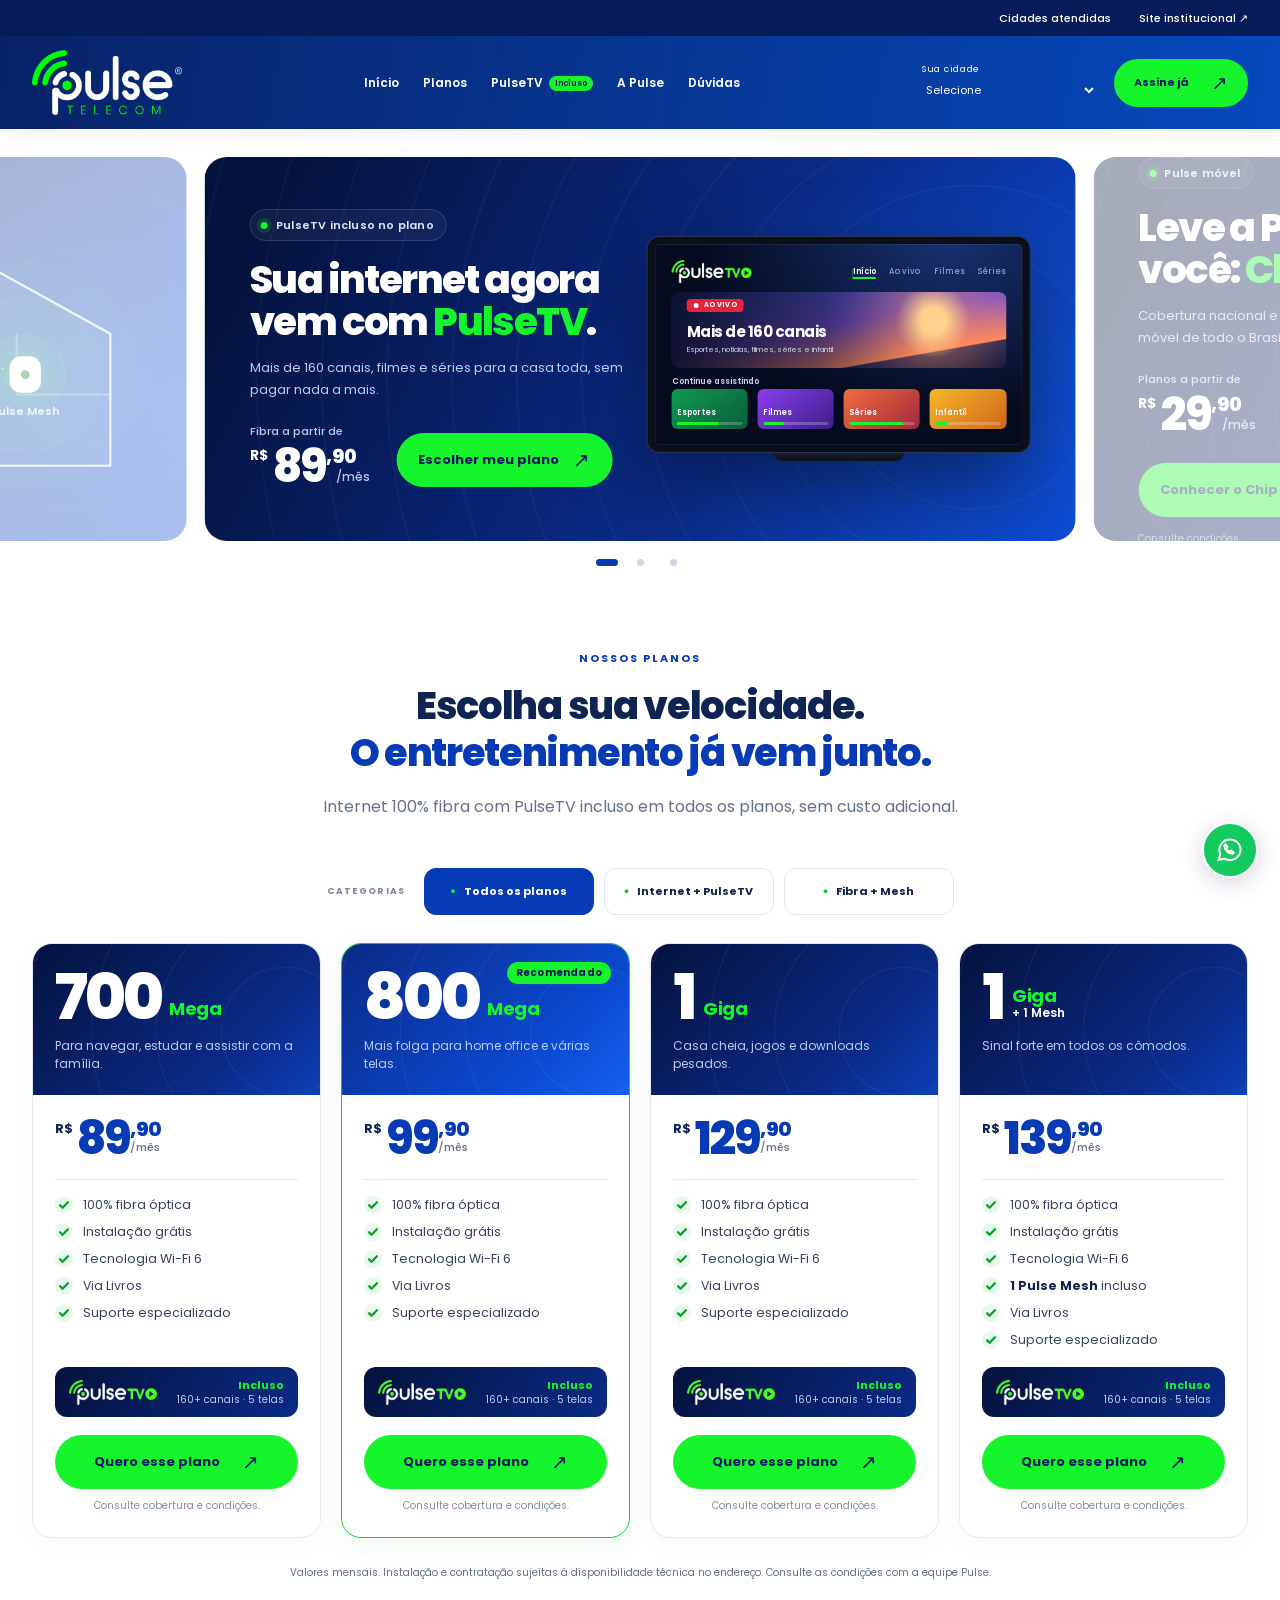
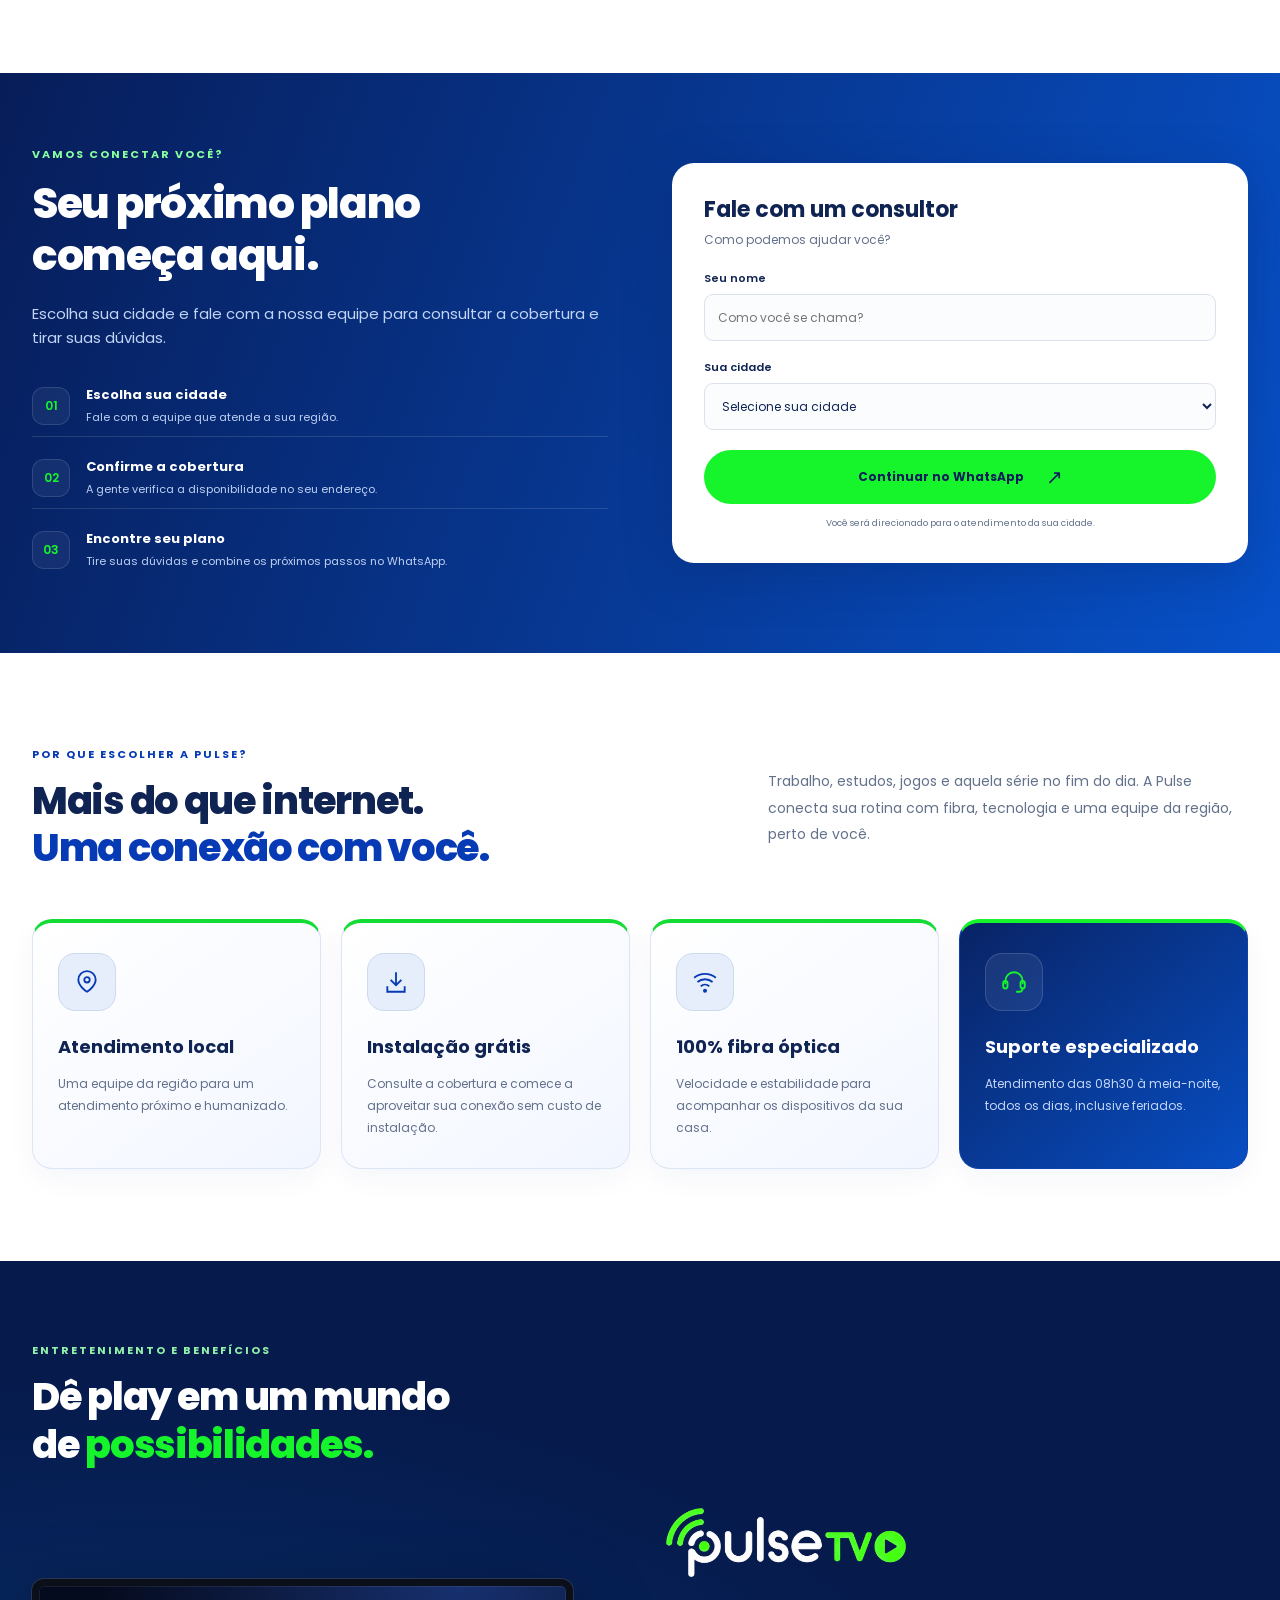
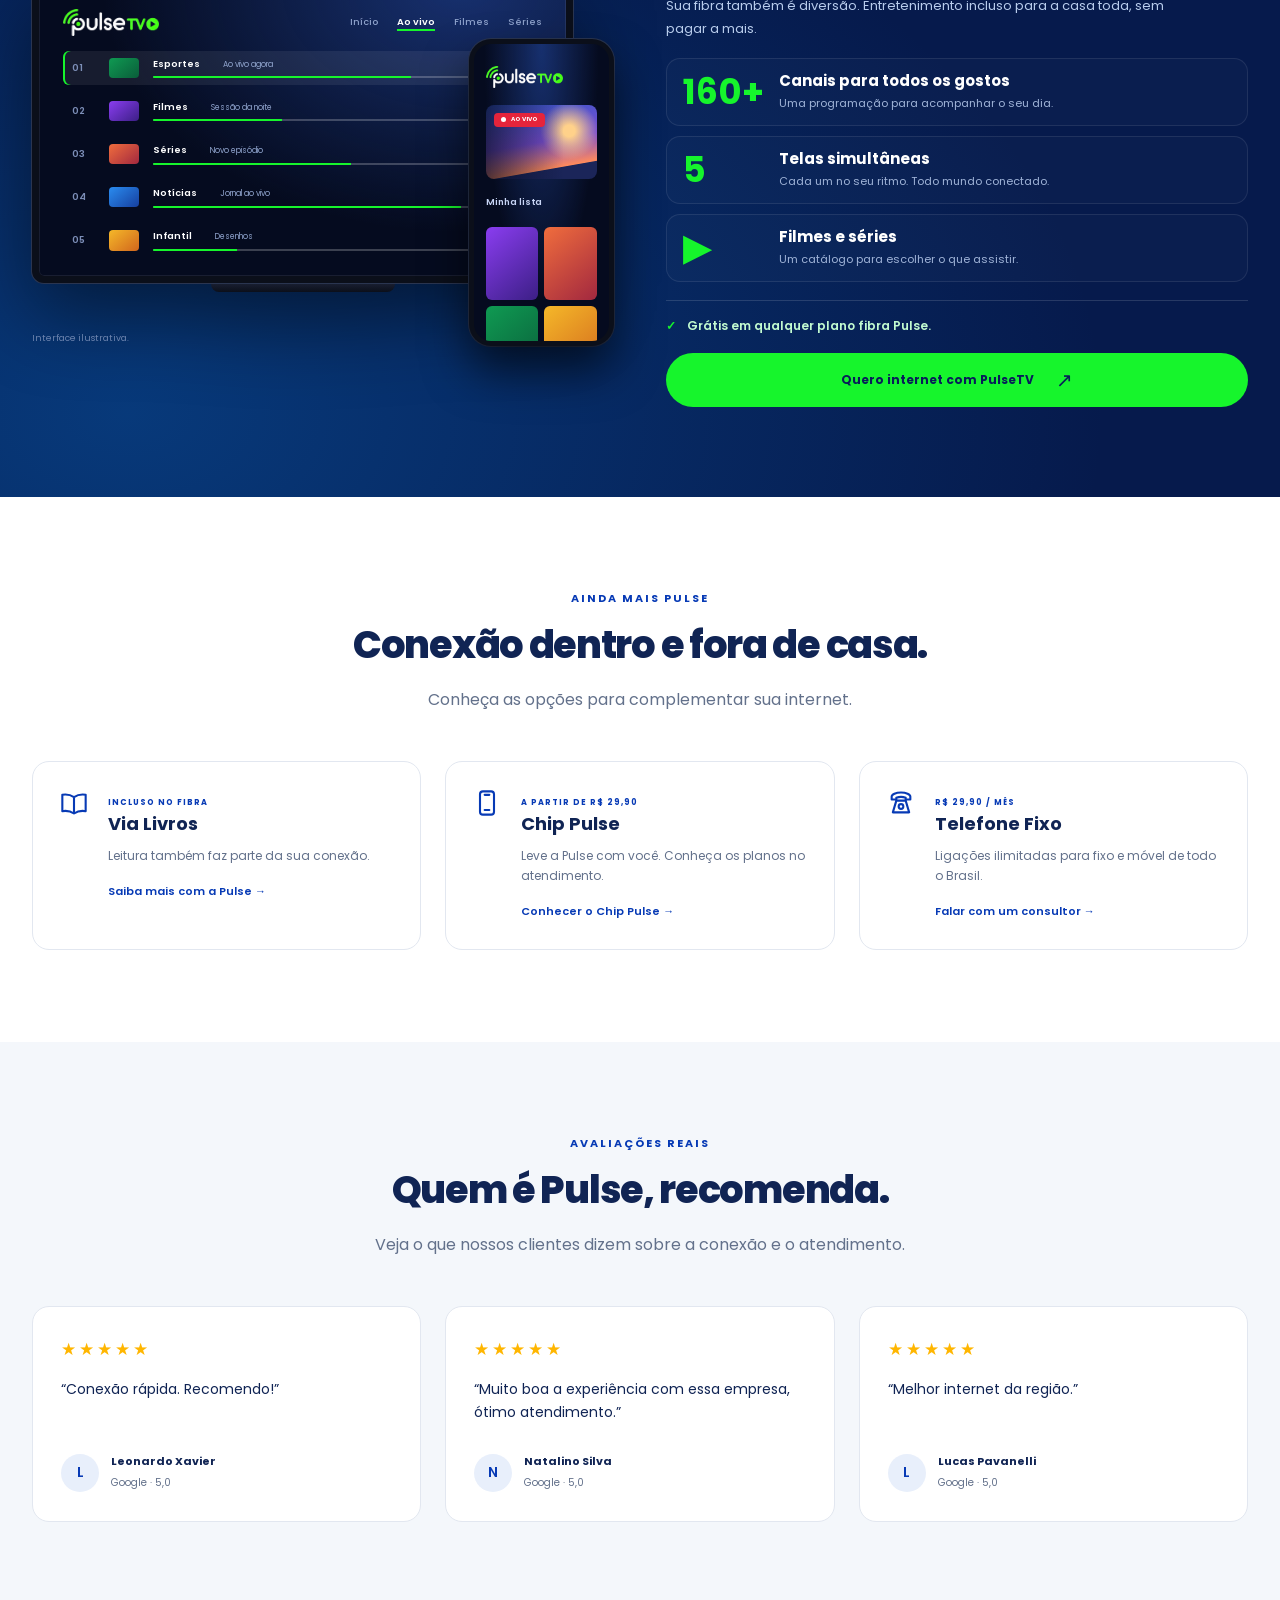
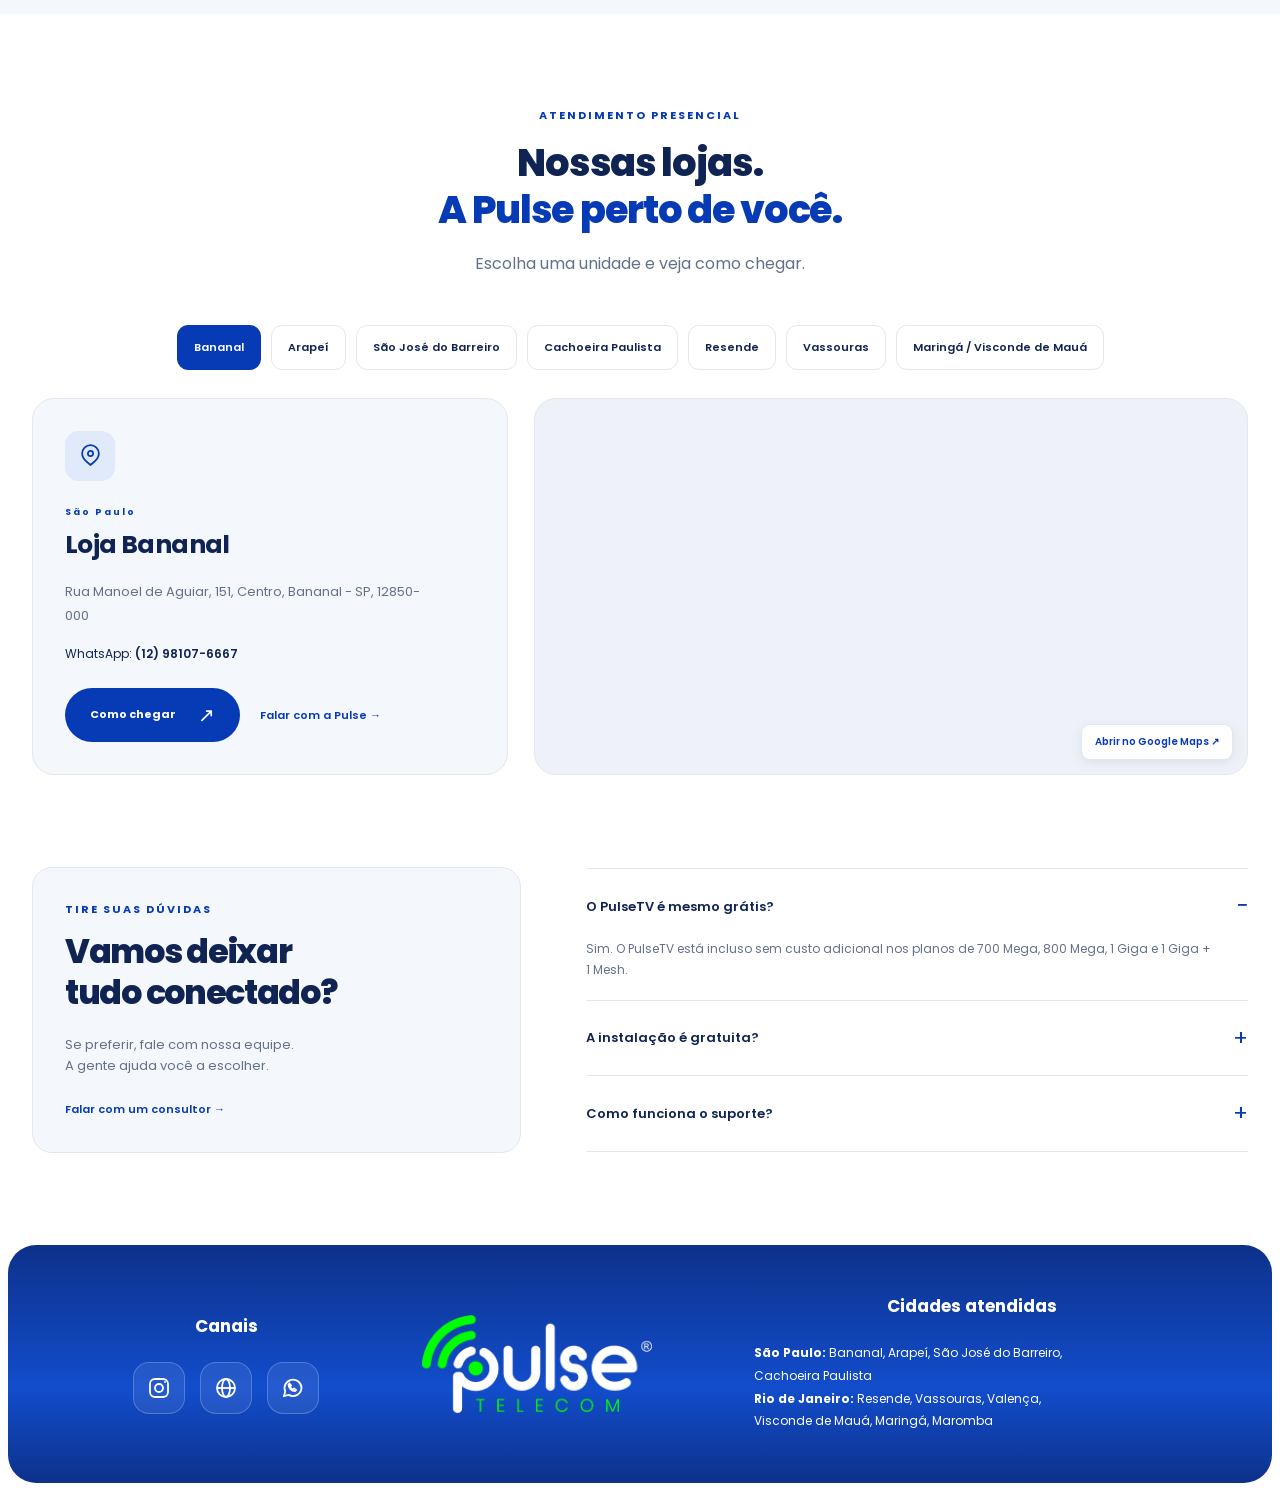
==== commit bf7383a3: "Corrige ícones dos serviços com SVG em desktop e mobile" ====
--- a/index.html
+++ b/index.html
@@ -48,7 +48,7 @@
 
   <link rel="preload" href="./lp-v2/assets/fonts/poppins-400-latin.woff2" as="font" type="font/woff2" crossorigin="anonymous">
   <link rel="preload" href="./lp-v2/assets/fonts/poppins-800-latin.woff2" as="font" type="font/woff2" crossorigin="anonymous">
-  <link rel="stylesheet" href="./lp-v2/styles.min.css?v=20261109b">
+  <link rel="stylesheet" href="./lp-v2/styles.min.css?v=20261109c">
   <script src="./lp-v2/script.min.js?v=20261109b" defer></script>
 </head>
   <body>
@@ -468,7 +468,7 @@
           </div>
           <div class="extras-grid">
             <article>
-              <span class="extra-icon" aria-hidden="true">▤</span>
+              <span class="extra-icon" aria-hidden="true"><svg viewBox="0 0 24 24" fill="none" stroke="currentColor" stroke-width="1.8" stroke-linecap="round" stroke-linejoin="round" focusable="false"><path d="M12 7v14M12 7C9 5 5 4.5 2 5v14c3-.5 7 0 10 2 3-2 7-2.5 10-2V5c-3-.5-7 0-10 2Z"/></svg></span>
               <div>
                 <span class="eyebrow">INCLUSO NO FIBRA</span>
                 <h3>Via Livros</h3>
@@ -479,7 +479,7 @@
               </div>
             </article>
             <article>
-              <span class="extra-icon" aria-hidden="true">▯</span>
+              <span class="extra-icon" aria-hidden="true"><svg viewBox="0 0 24 24" fill="none" stroke="currentColor" stroke-width="1.8" stroke-linecap="round" stroke-linejoin="round" focusable="false"><rect x="6" y="2" width="12" height="20" rx="2.5"/><path d="M10 5h4M10 18h4"/></svg></span>
               <div>
                 <span class="eyebrow">A PARTIR DE R$ 29,90</span>
                 <h3>Chip Pulse</h3>
@@ -488,7 +488,7 @@
               </div>
             </article>
             <article>
-              <span class="extra-icon" aria-hidden="true">☎</span>
+              <span class="extra-icon" aria-hidden="true"><svg viewBox="0 0 24 24" fill="none" stroke="currentColor" stroke-width="1.8" stroke-linecap="round" stroke-linejoin="round" focusable="false"><path d="M4 9V6.5C4 4.6 7.6 3 12 3s8 1.6 8 3.5V9h-4V7.5a12 12 0 0 0-8 0V9H4ZM8 10h8l3 10H5l3-10Z"/><circle cx="12" cy="15" r="2"/></svg></span>
               <div>
                 <span class="eyebrow">R$ 29,90 / MÊS</span>
                 <h3>Telefone Fixo</h3>
--- a/lp-v2/styles.min.css
+++ b/lp-v2/styles.min.css
@@ -1 +1 @@
-@font-face{font-family:Poppins;font-style:normal;font-weight:400;font-display:swap;src:url(./assets/fonts/poppins-400-latin.woff2) format("woff2")}@font-face{font-family:Poppins;font-style:normal;font-weight:500;font-display:swap;src:url(./assets/fonts/poppins-500-latin.woff2) format("woff2")}@font-face{font-family:Poppins;font-style:normal;font-weight:600;font-display:swap;src:url(./assets/fonts/poppins-600-latin.woff2) format("woff2")}@font-face{font-family:Poppins;font-style:normal;font-weight:700;font-display:swap;src:url(./assets/fonts/poppins-700-latin.woff2) format("woff2")}@font-face{font-family:Poppins;font-style:normal;font-weight:800;font-display:swap;src:url(./assets/fonts/poppins-800-latin.woff2) format("woff2")}:root{--blue: #073ab5;--deep: #071d59;--green: #16f52c;--ink: #102454;--muted: #63718b;--line: #e2e7f0;--soft: #f4f7fb;--container: 1280px;--radius: 22px}*{box-sizing:border-box}html{scroll-behavior:smooth;scroll-padding-top:110px}body{margin:0;background:#fff;color:var(--ink);font-family:Poppins,Arial,sans-serif;font-size:14px;line-height:1.65}a{color:inherit;text-decoration:none}button,input,select{font:inherit}button,a,input,select,summary{-webkit-tap-highlight-color:transparent}button{cursor:pointer}button:focus-visible,a:focus-visible,summary:focus-visible,input:focus-visible,select:focus-visible{outline:3px solid #0cbd37;outline-offset:4px}button{color:inherit}img{display:block;max-width:100%;height:auto}h1,h2,h3,p{margin:0}h2{font-size:clamp(28px,3vw,42px);font-weight:800;line-height:1.23;letter-spacing:-1.3px}h2 span{color:var(--blue)}h3{line-height:1.35}p{color:var(--muted)}.container{width:min(calc(100% - 64px),var(--container));margin:auto}.section{padding:92px 0}.eyebrow{color:var(--blue);font-size:11px;font-weight:700;letter-spacing:2px;margin-bottom:14px}.section-heading{text-align:center;max-width:830px;margin:0 auto 48px}.section-heading>p:last-child{margin-top:18px;font-size:16px}.btn{display:inline-flex;align-items:center;justify-content:center;gap:22px;min-height:49px;border:0;border-radius:100px;padding:13px 25px;font-size:13px;font-weight:700;line-height:1.4;transition:transform .2s,background .2s}.btn:hover{transform:translateY(-2px)}.btn-green{background:var(--green);color:var(--deep)}.btn-green:hover{background:#54ff62}.btn-blue{background:var(--blue);color:#fff}.btn span{font-size:20px;font-weight:400}.skip-link{position:absolute;left:20px;top:-100px;padding:12px;background:#fff;z-index:100}.skip-link:focus{top:10px}.utility-bar{background:var(--deep);color:#fff;font-size:11px;font-weight:500}.utility-inner{display:flex;justify-content:flex-end;align-items:center;min-height:36px}.utility-inner>span{display:flex;align-items:center;gap:8px}.utility-inner>div{display:flex;gap:28px}.status-dot{display:inline-block;flex:0 0 6px;width:6px;height:6px;border-radius:100%;background:var(--green)}.header{position:sticky;top:0;z-index:50;background:linear-gradient(100deg,#082267,#0649bd);box-shadow:0 4px 20px #071d5910;color:#fff}.navigation{display:flex;gap:32px;align-items:center;justify-content:space-between;min-height:93px}.brand{flex:0 0 150px}.brand img{width:150px;height:74px;object-fit:contain}.desktop-nav{display:flex;align-items:center;gap:24px;font-size:12px;font-weight:600}.desktop-nav a{white-space:nowrap;transition:color .2s}.desktop-nav a:hover{color:var(--green)}.new{display:inline-block;vertical-align:middle;color:var(--deep);background:var(--green);border-radius:10px;font-size:8px;padding:1px 6px;margin-left:3px}.nav-actions{display:flex;gap:17px;align-items:center}.city-label{display:flex;flex-direction:column;gap:1px;font-size:9px;letter-spacing:.7px}.city-label select{max-width:175px;width:175px;border:0;background:transparent;color:#fff;font-size:11px;padding:4px 15px 4px 0;cursor:pointer}.city-label option{color:var(--ink);background:#fff}.header-cta{min-height:43px;padding:10px 20px;font-size:11px;white-space:nowrap}.mobile-nav{display:none}.campaigns{padding:28px 0 0;overflow:hidden}.campaign-viewport{overflow:hidden}.campaign-track{display:flex;gap:18px;transition:transform .55s cubic-bezier(.22,1,.36,1);padding:0 calc((100vw - min(68vw,1100px))/2)}.campaign{flex:0 0 min(68vw,1100px);position:relative;min-height:420px;aspect-ratio:1354/598;border-radius:22px;overflow:hidden;color:#fff;background:var(--deep);display:flex;align-items:center;padding:44px 5%;isolation:isolate;opacity:.35;transition:opacity .5s}.campaign.is-active{opacity:1}.campaign-tv{background:radial-gradient(ellipse at 75% 100%,#007f87aa,transparent 60%),linear-gradient(115deg,#071d59,#0644c0)}.campaign:before{content:"";position:absolute;inset:-50%;z-index:-1;background:repeating-radial-gradient(ellipse at 75% 90%,transparent 0,transparent 100px,#ffffff06 101px,#ffffff06 103px,transparent 104px,transparent 180px);transform:rotate(-20deg);pointer-events:none}.campaign-copy{position:relative;z-index:2;flex:0 0 58%}.tag-light{display:flex;align-items:center;gap:7px;color:#c7ddff;font-size:9px;font-weight:700;letter-spacing:1.4px;margin-bottom:17px}.campaign h1,.campaign h2{font-size:clamp(25px,3vw,49px);font-weight:800;letter-spacing:-1.5px;line-height:1.13;margin-bottom:18px}.campaign h1 span,.campaign h2 span{color:var(--green)}.campaign-copy>p:not(.tag-light){color:#e1eaff;font-size:clamp(12px,1.1vw,16px);line-height:1.8;margin-bottom:23px}.campaign .btn{font-size:11px;min-height:43px}.campaign-price{color:#bbd4fa;font-size:10px;margin-top:18px}.campaign-price strong{display:block;font-size:25px;line-height:1.5;color:#fff;letter-spacing:-.7px}.campaign-price strong span{font-size:11px;font-weight:400;letter-spacing:0;margin-left:4px}.campaign-art{position:absolute;right:2.7%;top:20%;width:43%;height:66%;perspective:1000px}.tv-glow{position:absolute;inset:10%;background:#07ef5e;filter:blur(60px);opacity:.3}.tv-device{position:absolute;top:6%;right:0;width:96%;height:75%;padding:7px;background:#071127;border-radius:12px;transform:rotateY(-12deg) rotate(-3deg);box-shadow:0 20px 45px #0006;border:1px solid #6d8da7}.tv-screen{position:relative;overflow:hidden;width:100%;height:100%;border-radius:5px}.tv-screen>img{width:100%;height:100%;object-fit:cover}.screen-overlay{position:absolute;inset:0;background:linear-gradient(180deg,#00153730,#00153700 25%,#001537dd);padding:15px;color:#fff;display:flex;flex-direction:column;justify-content:space-between}.screen-top{font-size:12px;font-weight:800;line-height:1.1;letter-spacing:1px}.tv-type{color:var(--green);font-style:italic}.screen-top small{font-size:5px;font-weight:500;display:block;margin-top:4px;letter-spacing:1px}.screen-bottom{font-size:13px;line-height:1.15;letter-spacing:-.4px}.screen-bottom strong{font-size:27px}.play-symbol{align-self:center;display:grid;place-items:center;width:42px;height:42px;border:1px solid #ffffffb0;border-radius:50%;background:#ffffff20;font-size:14px}.tv-foot{position:absolute;width:57%;height:6px;background:#061224;bottom:15%;left:25%;border-radius:50%;box-shadow:0 6px 18px #0008}.phone-device{position:absolute;width:23%;height:65%;bottom:0;left:-1%;border:5px solid #0b1832;border-radius:20px;overflow:hidden;transform:rotate(7deg);box-shadow:0 16px 25px #0006}.phone-device:before{content:"";position:absolute;z-index:2;top:0;left:25%;width:50%;height:6px;background:#0b1832;border-radius:0 0 7px 7px}.phone-device img{width:100%;height:100%;object-fit:cover}.phone-device>span{position:absolute;inset:0;display:flex;align-items:center;justify-content:center;flex-wrap:wrap;align-content:center;background:linear-gradient(transparent,#061c5780);font-size:19px;font-weight:600;line-height:1.3}.phone-device b{color:var(--green)}.phone-device small{font-size:5px;font-weight:400;width:100%;text-align:center}.included-stamp{position:absolute;right:-2%;bottom:-2%;width:102px;height:102px;background:var(--green);color:var(--deep);border-radius:50%;display:flex;flex-direction:column;justify-content:center;text-align:center;transform:rotate(10deg);box-shadow:0 8px 20px #001d5b44}.included-stamp strong{font-size:27px;line-height:1.1;font-weight:800}.included-stamp span{font-size:8px;line-height:1.5;font-weight:700}.campaign-mesh{background:radial-gradient(ellipse at 95% 60%,#146cdc,transparent 65%),#071d59}.mesh-art{position:absolute;right:1%;top:5%;width:43%;height:90%;display:grid;place-items:center}.mesh-orbit{position:absolute;width:65%;aspect-ratio:1;border:1px solid #4fff6c55;border-radius:50%;transform:rotateX(35deg)}.orbit-two{width:87%}.orbit-three{width:108%}.router{position:absolute;width:100px;height:160px;background:linear-gradient(100deg,#dce4ed,#fff 40%,#becce2);border-radius:20px 20px 10px 10px;box-shadow:10px 20px 40px #0007;transform:rotate(-8deg);display:grid;place-items:center}.router-mark{font-size:24px;font-weight:700;color:var(--blue);letter-spacing:-1.5px}.router-mark span{font-size:10px;color:#00c62d}.router i{position:absolute;bottom:20px;width:4px;height:4px;border-radius:100%;background:#10d733;box-shadow:0 0 9px #10d733}.mesh-speed{position:absolute;bottom:8%;right:0;display:flex;align-items:center;line-height:1;font-weight:800;color:var(--green)}.mesh-speed strong{font-size:125px;letter-spacing:-8px}.mesh-speed span{font-size:26px}.campaign-fiber{background:radial-gradient(ellipse at 100% 0,#009e82aa,transparent 65%),linear-gradient(120deg,#061d59,#0954c6)}.fiber-art{position:absolute;right:3%;width:35%;display:flex;flex-direction:column;font-weight:800;line-height:1;transform:rotate(-7deg)}.fiber-art>span{font-size:80px;color:#ffffff18;-webkit-text-stroke:1px #ffffffaa}.fiber-art strong{font-size:55px;color:var(--green);white-space:nowrap;letter-spacing:-2px}.fiber-art small{font-size:9px;letter-spacing:2px;margin-top:17px}.campaign-controls{display:flex;align-items:center;justify-content:center;gap:20px;height:50px}.arrow{display:grid;place-items:center;border:0;background:none;width:35px;height:35px;color:var(--blue);font-size:20px}.campaign-dots{display:flex;gap:8px;align-items:center}.campaign-dots button{width:7px;height:7px;border-radius:20px;background:#cfd6e6;border:0;padding:0;transition:width .3s}.campaign-dots button.active{width:26px;background:var(--blue)}.plans{padding-top:66px}.catalog{display:grid;grid-template-columns:185px 1fr;gap:25px;align-items:start}.filter-label{display:block;font-size:9px;font-weight:700;letter-spacing:1.3px;color:#7d879b;margin-bottom:9px}.search-box{display:flex;align-items:center;border:1px solid var(--line);border-radius:12px;padding:8px 12px;gap:8px;margin-bottom:24px}.search-box>span{font-size:23px;color:#8994ad}.search-box input{padding:0;border:0;width:100%;min-width:0;font-size:10px;outline:0;background:none;color:var(--ink)}.filter-buttons{display:flex;flex-direction:column;gap:9px}.filter{width:100%;border:1px solid var(--line);border-radius:12px;padding:15px 12px;text-align:left;font-size:10px;font-weight:700;background:#fff;display:flex;align-items:center;gap:8px}.filter>span{font-size:9px;color:#12c531}.filter.active{background:var(--blue);border-color:var(--blue);color:#fff}.filter.active>span{color:var(--green)}.filter-note{padding:24px 8px;margin-top:10px}.line-icon{display:block;font-size:30px;line-height:1;color:var(--blue);margin-bottom:14px}.filter-note strong{font-size:12px;line-height:1.7;display:block}.filter-note p{font-size:11px;margin:9px 0}.filter-note a{color:var(--blue);font-weight:600;font-size:10px}.plan-grid{display:grid;grid-template-columns:repeat(4,minmax(0,1fr));gap:15px}.plan-card{border:1px solid var(--line);border-radius:20px;overflow:hidden;position:relative;background:#fff;box-shadow:0 6px 24px #09265408;display:flex;flex-direction:column}.plan-card.featured{border-color:#15ce35;box-shadow:0 6px 25px #10a22c14}.plan-cover{position:relative;padding:22px 18px 24px;color:#fff;background:linear-gradient(135deg,#072677,#0965d5);aspect-ratio:8 / 5;min-height:0;display:flex;flex-direction:column;justify-content:center;isolation:isolate;overflow:hidden}.plan-cover p{font-size:9px;color:#fff;letter-spacing:.5px;font-weight:600;margin-bottom:12px;display:flex;justify-content:space-between;align-items:center}.plan-cover p>span{font-size:6px;padding:3px 5px;background:var(--green);color:var(--deep);border-radius:5px;white-space:nowrap;letter-spacing:0}.plan-speed{display:flex;align-items:baseline;gap:5px;font-size:62px;font-weight:800;letter-spacing:-2.5px;line-height:1.1}.plan-speed small{font-size:16px;letter-spacing:0;text-transform:uppercase;font-weight:700}.mesh-label{font-size:9px;margin-top:4px;color:#a5ffab;font-weight:600}.plan-body{padding:21px 17px 0;flex:1}.plan-features{list-style:none;padding:0;margin:0 0 20px;font-size:10px;display:grid;gap:10px}.plan-features li{display:flex;align-items:center;gap:8px;white-space:nowrap}.plan-features li:before{content:"\2713";width:20px;height:22px;background:#eaf8ed;color:#079d29;border-radius:6px;display:grid;place-items:center;font-size:12px;flex-shrink:0}.plan-caption{font-size:7px;font-weight:700;letter-spacing:1.3px;color:#8290a7;margin-bottom:8px}.plan-perks{display:grid;grid-template-columns:1fr 1fr;gap:6px;margin-bottom:15px}.plan-perks span{font-size:8px;background:#f0f4fb;border:1px solid #e0e8f6;border-radius:7px;padding:6px 5px;color:var(--blue);font-weight:600;line-height:1.3}.plan-tv{padding:11px;background:#effbf0;border-radius:10px;border:1px solid #d4f2d9}.plan-tv-title{display:flex;align-items:center;justify-content:space-between;line-height:1.3;font-size:17px;font-weight:700;letter-spacing:-.7px}.plan-tv-title b{color:#00a834;font-style:italic}.plan-tv-title>small{font-size:7px;letter-spacing:.3px;background:#d5f5dc;border-radius:4px;padding:3px 5px;color:#008429}.plan-tv p{font-size:8px;line-height:1.8;margin-top:5px;color:#4d7359}.plan-bottom{padding:20px 17px 19px}.plan-price{display:flex;align-items:baseline;justify-content:center;gap:3px;white-space:nowrap}.plan-price>span{font-size:10px;font-weight:600}.plan-price strong{font-size:33px;font-weight:800;color:var(--blue);letter-spacing:-1px;line-height:1.6}.plan-price small{font-size:9px;color:var(--muted)}.plan-bottom .btn{width:100%;padding:12px 8px;min-height:41px;font-size:10px;margin-top:8px;gap:5px}.plan-bottom>small{display:block;text-align:center;font-size:7px;margin-top:9px;color:var(--muted)}.plans-terms{text-align:center;font-size:10px;margin-top:27px}.empty-results{padding:35px;background:var(--soft);border-radius:20px}.contact-section{padding:72px 0;background:linear-gradient(110deg,#071d59,#0751c9);color:#fff}.contact-grid{display:grid;grid-template-columns:1fr 440px;gap:100px;align-items:center}.contact-copy .eyebrow{color:#88ff9e}.contact-copy h2{font-size:46px}.contact-copy>p:not(.eyebrow){color:#c2d5f7;font-size:15px;max-width:500px;margin-top:20px}.contact-benefits{display:flex;flex-wrap:wrap;gap:18px;margin-top:25px;color:#bdfaca;font-size:10px}.contact-form{background:#fff;border-radius:22px;padding:32px;color:var(--ink);box-shadow:0 12px 50px #001b5440}.contact-form h3{font-size:22px;font-weight:700}.contact-form>p{font-size:12px;margin:6px 0 19px}label:not(.city-label){display:block;font-size:11px;font-weight:600;margin-bottom:7px}input:not([type=search]),select:not(.city-label select){display:block;width:100%;min-height:47px;border:1px solid #dbe2ee;border-radius:9px;background:#fbfcfe;padding:11px 13px;font-size:12px;color:var(--ink);margin-bottom:17px}.contact-form .btn{width:100%;margin-top:3px;font-size:12px}.contact-form>small{display:block;text-align:center;font-size:9px;color:var(--muted);margin-top:12px}.about-top{display:grid;grid-template-columns:1fr 1fr;gap:80px;align-items:center;margin-bottom:48px}.about-top>p{font-size:14px;max-width:480px;justify-self:end;line-height:1.9}.about-features{display:grid;grid-template-columns:repeat(4,1fr);gap:20px}.about-features article{border:1px solid #dce5f4;border-top:4px solid #14dc37;border-radius:20px;padding:30px 25px;background:linear-gradient(145deg,#fff,#f2f6ff);box-shadow:0 10px 28px #0a34840b}.about-features article:last-child{background:linear-gradient(140deg,#092365,#074ec3);border-color:#0a43ae;border-top-color:var(--green);color:#fff}.about-features article:last-child p{color:#c4d7f9}.about-features article:last-child .feature-symbol{color:var(--green);background:#ffffff12;border-color:#ffffff24}.feature-symbol svg{width:26px;height:26px}.feature-symbol{width:58px;height:58px;border:1px solid #ccd9ef;border-radius:17px;display:grid;place-items:center;color:var(--blue);background:#e6eefc;margin-bottom:24px}.about-features h3{font-size:18px;margin-bottom:14px}.about-features p{font-size:12px;line-height:1.8}.entertainment{background:#061a4c;color:#fff;padding:80px 0 90px;overflow:hidden;position:relative}.entertainment:before{content:"";pointer-events:none;position:absolute;inset:0;background:radial-gradient(ellipse at 10% 90%,#095daf77,transparent 60%)}.entertainment>.container{position:relative}.entertainment-top{display:flex;align-items:flex-end;justify-content:space-between;gap:40px}.entertainment-top .eyebrow{color:#91f0aa}.entertainment-top h2 span{color:var(--green)}.entertainment-top>p{color:#a3b7db;line-height:1.8;font-size:13px;padding-bottom:7px}.entertainment-content{display:grid;grid-template-columns:1.1fr 1fr;gap:90px;align-items:center;margin-top:60px}.entertainment-posters{position:relative;min-height:390px;display:flex;align-items:center;justify-content:center;gap:18px;padding-bottom:30px}.poster{width:46%;height:auto;aspect-ratio:2 / 3;position:relative;overflow:hidden;border-radius:14px;box-shadow:0 25px 50px #0005}.poster img{width:100%;height:100%;object-fit:cover}.poster:after{content:"";position:absolute;inset:0;background:linear-gradient(transparent 30%,#061a4cde)}.poster>span{position:absolute;z-index:1;bottom:30px;left:22px;font-size:9px;letter-spacing:1.5px;line-height:1.8}.poster strong{font-size:25px;letter-spacing:-.7px}.poster-adventure{transform:rotate(-7deg)}.poster-space{transform:rotate(7deg);margin-top:35px}.posters-caption{position:absolute;bottom:-6px;left:30px;font-size:9px;color:#6c83ae}.pulsetv-wordmark{font-size:40px;letter-spacing:-1.8px;font-weight:600;display:block;line-height:1;margin-bottom:28px}.pulsetv-wordmark>span{color:var(--green);font-weight:800;font-style:italic}.tv-benefit{display:flex;gap:25px;align-items:center;margin-top:22px}.tv-benefit>strong{color:var(--green);font-size:35px;width:80px;flex-shrink:0;font-weight:700;line-height:1}.tv-benefit p{font-size:11px;color:#9fb3d7;margin-top:5px}.included-line{margin:25px 0 22px;padding-top:20px;border-top:1px solid #ffffff22;font-size:12px;font-weight:600;color:#c2fbd0}.included-line>span{margin-right:8px;color:var(--green)}.tv-benefits .btn{font-size:12px}.extras-grid{display:grid;grid-template-columns:repeat(3,1fr);gap:24px}.extras-grid article{border:1px solid var(--line);border-radius:17px;padding:27px;display:flex;gap:20px}.extra-icon{font-size:28px;color:var(--blue);line-height:1.2}.extras-grid .eyebrow{font-size:8px;letter-spacing:1px;margin-bottom:8px}.extras-grid h3{font-size:18px;margin-bottom:10px}.extras-grid p{font-size:12px;margin-bottom:13px}.text-link{color:var(--blue);font-size:11px;font-weight:600}.reviews{background:var(--soft)}.review-grid{display:grid;grid-template-columns:repeat(3,1fr);gap:24px}.review-grid figure{margin:0;background:#fff;border:1px solid var(--line);padding:28px;border-radius:17px;display:flex;flex-direction:column}.stars{color:#ffb600;letter-spacing:3px;font-size:17px;margin-bottom:15px}.review-grid blockquote{font-size:14px;margin:0 0 28px;flex:1;color:var(--ink)}.review-grid figcaption{display:flex;gap:12px;align-items:center}.avatar{width:38px;height:38px;background:#e8effb;color:var(--blue);border-radius:50%;display:grid;place-items:center;font-size:14px;font-weight:600}.review-grid figcaption strong{font-size:11px;display:block}.review-grid figcaption small{font-size:10px;color:var(--muted)}.coverage h2{margin-bottom:0}.store-tabs{display:flex;justify-content:center;flex-wrap:wrap;gap:10px;margin-bottom:28px}.store-tabs button{border:1px solid var(--line);border-radius:11px;padding:12px 16px;background:#fff;font-size:11px;font-weight:600;transition:background .2s,color .2s}.store-tabs button.active{background:var(--blue);color:#fff;border-color:var(--blue)}label.store-mobile-label,#storeSelector{display:none}.store-layout{display:grid;grid-template-columns:.8fr 1.2fr;gap:26px;align-items:stretch}.store-info{background:var(--soft);border:1px solid var(--line);padding:32px;border-radius:22px;display:flex;flex-direction:column;align-items:flex-start}.store-location-icon{display:grid;place-items:center;width:50px;height:50px;background:#e0eafb;color:var(--blue);border-radius:14px;margin-bottom:24px}.store-location-icon svg{width:25px;height:25px}.store-info .eyebrow{font-size:9px;margin-bottom:9px}.store-info h3{font-size:25px;letter-spacing:-.6px;margin-bottom:18px}.store-info address{font-style:normal;color:var(--muted);font-size:13px;line-height:1.85;max-width:370px;margin-bottom:16px}.store-phone{color:var(--ink);font-size:12px;margin-bottom:24px}.store-phone span{font-weight:600;white-space:nowrap}.store-actions{display:flex;gap:20px;align-items:center;flex-wrap:wrap;margin-top:auto}.store-actions .btn{font-size:11px;min-height:44px}.store-map{position:relative;min-height:360px;border:1px solid var(--line);border-radius:22px;overflow:hidden;background:#eef2f8}.store-map iframe{display:block;width:100%;height:100%;min-height:360px;border:0}.map-external{position:absolute;bottom:14px;right:14px;background:#fff;color:var(--blue);font-size:10px;font-weight:600;border:1px solid var(--line);border-radius:9px;padding:9px 13px;box-shadow:0 3px 12px #09265415}.faq{padding-top:0}.faq-grid{display:grid;grid-template-columns:.85fr 1.15fr;gap:65px;align-items:center}.faq-grid>div:first-child{padding:32px;border-radius:20px;background:var(--soft);border:1px solid var(--line)}.faq-grid h2{font-size:clamp(27px,2.6vw,36px)}.faq-grid>div>p:not(.eyebrow){margin:20px 0;font-size:13px}.faq-list{border-top:1px solid var(--line)}.faq-list details{border-bottom:1px solid var(--line);padding:19px 0}.faq-list summary{display:flex;align-items:center;justify-content:space-between;font-size:13px;font-weight:600;cursor:pointer;list-style:none;gap:20px}.faq-list summary::-webkit-details-marker{display:none}.faq-list summary:after{content:"+";font-size:22px;color:var(--blue);font-weight:400}.faq-list details[open] summary:after{content:"\2212"}.faq-list details p{font-size:12px;line-height:1.8;margin-top:13px;max-width:95%}.footer{margin:0 8px 8px;border-radius:28px;padding:50px 0;background:linear-gradient(180deg,#0d318a,#124dcc 60%,#0d318a);color:#fff}.footer-grid{display:grid;grid-template-columns:1fr 1fr 1.6fr;align-items:center;gap:60px;max-width:1100px}.footer h3{font-size:17px;margin-bottom:24px;text-align:center}.social-links{display:flex;justify-content:center;gap:15px}.social-links a{display:grid;place-items:center;width:52px;height:52px;border-radius:16px;background:#ffffff15;border:1px solid #ffffff36}.social-links svg{width:24px;height:24px}.footer-brand{display:block;max-width:230px}.footer-brand img{width:230px;height:auto}.footer-cities p{font-size:12px;line-height:1.9;color:#fff}.floating-contact{position:fixed;bottom:22px;right:22px;width:56px;height:56px;border:2px solid #fff;background:#14c95e;color:#fff;border-radius:50%;box-shadow:0 5px 22px #09265430;z-index:55;display:grid;place-items:center}.floating-contact svg{width:30px;height:30px}dialog{border:0;border-radius:24px;max-width:440px;width:calc(100% - 32px);padding:38px;box-shadow:0 25px 90px #0004;color:var(--ink)}dialog::backdrop{background:#031744aa;backdrop-filter:blur(3px)}dialog h2{font-size:31px}dialog>p:not(.eyebrow){font-size:12px;margin:18px 0 22px}.dialog-close{position:absolute;right:15px;top:10px;width:30px;height:30px;border:0;border-radius:50%;background:var(--soft);font-size:22px}.dialog-close:hover{background:#e2e7f0}dialog .btn{width:100%;font-size:12px}.reveal-ready{opacity:0;transform:translateY(16px);transition:opacity .55s,transform .55s}.reveal-ready.is-visible{opacity:1;transform:none}[hidden]{display:none!important}.plan-features{font-size:12px}.plan-cover p{font-size:10px}.plan-caption{font-size:8px}.plan-perks span{font-size:9px;padding:7px 6px}.plan-tv p{font-size:10px}.plan-tv-title{font-size:20px}.plan-bottom .btn{font-size:11px}.plan-price strong{font-size:36px}.plan-bottom>small{font-size:8px}.filter,.search-box input{font-size:11px}.plan-tv-title>small{font-size:8px}@media(min-width:1600px){.campaign h1,.campaign h2{font-size:52px}.campaign{padding:50px 72px;min-height:465px}.campaign-copy>p:not(.tag-light){font-size:17px}}@media(max-width:1200px){.container{width:calc(100% - 48px)}.desktop-nav{gap:15px;font-size:11px}.navigation{gap:20px}.new{display:none}.nav-actions{gap:10px}.catalog{grid-template-columns:155px 1fr;gap:18px}.plan-grid{gap:10px}.plan-body{padding:18px 12px 0}.plan-bottom{padding:15px 12px}.plan-cover{padding:22px 12px}.plan-speed{font-size:52px}.plan-speed small{font-size:13px}.plan-features{font-size:9px}.plan-price strong{font-size:29px}.contact-grid{gap:55px;grid-template-columns:1fr 400px}.contact-copy h2{font-size:40px}.entertainment-content{gap:50px}.campaign{padding:30px 4%;min-height:380px}.tag-light{font-size:8px;letter-spacing:.8px}.included-stamp{width:85px;height:85px}.included-stamp strong,.screen-bottom strong{font-size:23px}.extras-grid article{padding:22px;gap:13px}}@media(max-width:1000px){.desktop-nav{display:none}.navigation{min-height:86px}.nav-actions{margin-left:auto}.catalog{grid-template-columns:1fr}.catalog-filters{display:grid;grid-template-columns:220px 1fr;gap:0 20px}.catalog-filters>.filter-label:first-child{grid-column:1}.search-box{grid-column:1;grid-row:2;margin-bottom:0}.catalog-filters>p{grid-column:2;grid-row:1}.filter-buttons{grid-column:2;grid-row:2;flex-direction:row}.filter{padding:10px;white-space:nowrap}.filter-note{display:none}.plan-grid{margin-top:12px;gap:15px}.plan-speed{font-size:59px}.plan-features{font-size:10px}.contact-grid{grid-template-columns:1fr 360px;gap:40px}.contact-copy h2{font-size:34px}.entertainment-content{gap:35px}.entertainment-top h2{font-size:34px}.poster{height:auto}.tv-benefit{gap:14px}.tv-benefit>strong{width:65px;font-size:30px}.extras-grid article{display:block}.extra-icon{display:block;margin-bottom:17px}.footer-grid{gap:30px}.campaign-track{padding:0 8vw}.campaign{flex-basis:84vw;min-height:390px}.campaign-copy{flex-basis:59%}.campaign h1,.campaign h2{font-size:37px}.campaign-copy>p:not(.tag-light){font-size:13px}.campaign-art{width:40%;top:23%;height:62%}.mesh-art{width:37%}.fiber-art{width:32%}.fiber-art>span{font-size:65px}.fiber-art strong{font-size:42px}}@media(max-width:760px){html{scroll-padding-top:140px}.container{width:calc(100% - 36px)}.section{padding:60px 0}h2{font-size:29px;letter-spacing:-.8px}.utility-bar{display:none}.navigation{display:grid;grid-template-columns:1fr 1fr;gap:10px;min-height:90px;padding:9px 0}.brand{width:160px;justify-self:start}.brand img{width:160px;height:72px}.nav-actions{margin-left:0;justify-self:end;display:block}.city-label{font-size:8px}.city-label select{max-width:165px;width:165px;font-size:10px}.header-cta{display:none}.mobile-nav{display:flex;justify-content:center;gap:28px;border-top:1px solid #ffffff20;padding:10px 12px;font-size:10px;font-weight:600}.mobile-nav a:nth-child(2){color:var(--green)}.campaigns{padding-top:18px}.campaign-track{gap:12px;padding:0 4vw}.campaign{flex-basis:92vw;padding:30px 26px;aspect-ratio:auto;min-height:600px;align-items:flex-start;border-radius:19px}.campaign-copy{flex-basis:100%}.campaign h1,.campaign h2{font-size:34px;line-height:1.1;letter-spacing:-1.3px;margin-bottom:15px}.campaign-copy>p:not(.tag-light){font-size:12px;line-height:1.8;margin-bottom:16px}.tag-light{font-size:7px;letter-spacing:.8px;margin-bottom:16px}.campaign .btn{font-size:11px;min-height:41px;padding:12px 20px}.campaign-price{position:absolute;top:430px;left:0;font-size:9px}.campaign-price strong{font-size:24px}.campaign-art{width:75%;height:225px;right:9%;top:282px}.included-stamp{width:73px;height:73px;bottom:1%;right:-5%}.included-stamp strong{font-size:22px}.included-stamp span{font-size:6px}.tv-device{height:76%}.phone-device{height:68%;width:22%;border-width:4px;border-radius:13px}.phone-device>span{font-size:16px}.tv-foot{bottom:14%}.screen-overlay{padding:11px}.screen-top,.screen-bottom{font-size:11px}.screen-bottom strong{font-size:23px}.play-symbol{width:32px;height:32px;font-size:10px}.campaign-controls{height:42px}.mesh-art{width:80%;height:260px;top:270px;right:7%}.router{width:85px;height:135px}.mesh-speed{right:5%;bottom:10%}.mesh-speed strong{font-size:95px}.mesh-speed span{font-size:23px}.campaign-mesh .campaign-price,.campaign-fiber .campaign-price{top:455px}.fiber-art{top:300px;right:10%;width:70%;display:grid;grid-template-columns:1fr 1fr;gap:10px}.fiber-art>span{font-size:65px}.fiber-art strong{font-size:60px;grid-column:1/-1}.fiber-art small{grid-column:1/-1;margin-top:3px;font-size:9px}.section-heading{margin-bottom:30px}.section-heading>p:last-child{font-size:13px;line-height:1.8;margin-top:16px}.eyebrow{font-size:9px;letter-spacing:1.8px;margin-bottom:12px}.plans{padding-top:44px}.catalog-filters{display:block}.catalog-filters>.filter-label{font-size:8px}.catalog-filters>p.filter-label{display:none}.search-box{margin-bottom:13px;min-height:44px}.search-box input{font-size:12px}.filter-buttons{gap:7px}.filter{font-size:9px;padding:12px 9px;justify-content:center;white-space:normal;flex:1;width:auto;line-height:1.5;min-height:45px}.filter>span{font-size:6px}.plan-grid{grid-template-columns:repeat(2,minmax(0,1fr));gap:15px}.plan-cover{min-height:0;padding:22px 18px}.plan-speed{font-size:62px}.plan-features{font-size:11px}.plan-body{padding:22px 17px 0}.plan-bottom{padding:20px 17px}.plan-tv p,.plan-perks span{font-size:9px}.plan-bottom .btn{font-size:11px}.plan-caption{font-size:8px}.plan-price strong{font-size:33px}.plan-price small{font-size:10px}.plan-cover p{font-size:9px}.plan-cover p>span{font-size:6px}.contact-section{padding:50px 0}.contact-grid{grid-template-columns:1fr;gap:30px}.contact-copy h2{font-size:34px}.contact-copy>p:not(.eyebrow){font-size:13px}.contact-benefits{gap:14px;margin-top:20px;font-size:9px}.contact-form{padding:27px}.contact-form h3{font-size:21px}.about-top{grid-template-columns:1fr;gap:20px;margin-bottom:30px}.about-top>p{justify-self:start;font-size:13px;max-width:none}.about-features{grid-template-columns:1fr 1fr;gap:25px 22px}.about-features h3{font-size:13px}.about-features p{font-size:11px}.feature-symbol{font-size:25px;margin-bottom:14px}.entertainment{padding:55px 0 60px}.entertainment-top{display:block}.entertainment-top h2{font-size:32px}.entertainment-top>p{font-size:12px;margin-top:20px}.entertainment-content{grid-template-columns:1fr;gap:35px;margin-top:27px}.entertainment-posters{min-height:310px;max-width:450px;width:100%;margin:auto;gap:15px}.poster{height:auto}.poster strong{font-size:23px}.poster>span{left:16px;bottom:24px;font-size:8px}.posters-caption{left:5px;font-size:8px}.tv-benefits{margin-top:10px}.pulsetv-wordmark{font-size:37px}.tv-benefit h3{font-size:14px}.tv-benefit p{font-size:11px}.tv-benefit>strong{width:70px;font-size:34px}.included-line{font-size:11px}.tv-benefits .btn{width:100%;font-size:11px}.extras-grid{grid-template-columns:1fr;gap:13px}.extras-grid article{display:flex;padding:24px;gap:23px}.extra-icon{font-size:30px}.extras-grid h3{font-size:18px}.extras-grid p{font-size:12px}.review-grid{grid-template-columns:1fr;gap:15px}.review-grid figure{padding:24px}.review-grid blockquote{font-size:13px;margin-bottom:21px}.coverage-grid{grid-template-columns:1fr;gap:30px}.coverage-grid>div>p{font-size:12px}.coverage-cities{padding:25px;gap:20px;border-radius:17px}.coverage-cities h3{font-size:13px}.coverage-cities p{font-size:11px}.faq{padding-top:0}.faq-grid{grid-template-columns:1fr;gap:30px}.faq-grid>div>p:not(.eyebrow){font-size:12px}.faq-list summary{font-size:12px}.faq-list details p{font-size:11px}.footer{border-radius:23px;padding:38px 0;margin:0 7px 7px}.footer-grid{grid-template-columns:1fr;gap:33px;text-align:center}.footer-brand{margin:auto;grid-row:2;max-width:210px}.footer-brand img{width:210px}.footer h3{font-size:17px;margin-bottom:19px}.footer-cities p{font-size:11px;line-height:1.9}.social-links a{width:50px;height:50px}.floating-contact{width:52px;height:52px;right:16px;bottom:16px}.floating-contact svg{width:27px;height:27px}}@media(max-width:480px){.navigation{grid-template-columns:1fr;justify-items:center;gap:0;padding:8px 0 11px}.brand{justify-self:center;width:166px}.brand img{width:166px;height:76px}.nav-actions{justify-self:center}.city-label{flex-direction:row;gap:8px;align-items:center;font-size:8px}.city-label select{width:184px;max-width:184px;margin:0;padding:4px 8px;font-size:10px;background:#ffffff12;border-radius:5px}.mobile-nav{gap:27px;padding:9px 12px;font-size:10px}html{scroll-padding-top:155px}.plan-grid{grid-template-columns:1fr;gap:23px;max-width:400px;margin:5px auto 0}.plan-cover{min-height:0;padding:22px 25px 25px}.plan-speed{font-size:68px}.plan-speed small{font-size:23px}.plan-cover p{font-size:10px;margin-bottom:10px}.plan-cover p>span{font-size:7px;padding:4px 7px}.plan-body{padding:23px 25px 0}.plan-features{font-size:12px;grid-template-columns:1fr;gap:11px;margin-bottom:23px}.plan-features li:before{width:23px;height:25px}.plan-caption{font-size:9px}.plan-perks span{font-size:10px;padding:8px 10px}.plan-tv{padding:14px}.plan-tv-title{font-size:23px}.plan-tv-title>small{font-size:8px;padding:5px 8px}.plan-tv p{font-size:10px}.plan-bottom{padding:17px 25px 25px}.plan-price strong{font-size:43px}.plan-price>span{font-size:12px}.plan-price small{font-size:11px}.plan-bottom .btn{min-height:46px;font-size:12px}.plan-bottom>small{font-size:8px}.plans-terms{font-size:9px;line-height:1.8}.campaign{padding:28px 23px;min-height:586px}.campaign h1,.campaign h2{font-size:31px}.campaign-copy>p:not(.tag-light){font-size:11px}.campaign-art{top:270px;height:220px}.campaign-price{top:425px}.filter{font-size:8px;gap:5px}.catalog{gap:22px}.contact-benefits{font-size:8px;gap:12px}}@media(max-width:760px){.campaign{min-height:620px}.campaign-price,.campaign-mesh .campaign-price,.campaign-fiber .campaign-price{top:490px}}@media(min-width:1001px){.campaign{min-height:0;aspect-ratio:1354 / 598}}@media(max-width:1000px){.plan-grid{grid-template-columns:repeat(2,minmax(0,1fr))}.store-layout{grid-template-columns:1fr 1.2fr;gap:20px}.store-info{padding:25px}.store-info h3{font-size:22px}}@media(max-width:760px){.about-features{gap:14px}.about-features article{padding:23px 19px;border-radius:16px}.about-features h3{font-size:16px}.feature-symbol{width:48px;height:48px;margin-bottom:18px;border-radius:13px}.feature-symbol svg{width:23px;height:23px}.store-tabs{display:none}label.store-mobile-label,#storeSelector{display:block}.store-layout{grid-template-columns:1fr;gap:18px}.store-info{padding:26px}.store-info h3{font-size:23px}.store-info address{font-size:12px}.store-location-icon{margin-bottom:20px}.store-map,.store-map iframe{min-height:320px}.faq-grid>div:first-child{padding:26px}}@media(max-width:480px){.plan-grid{grid-template-columns:1fr}.about-features{grid-template-columns:1fr;gap:16px}.about-features article{display:grid;grid-template-columns:50px 1fr;gap:0 18px;padding:25px}.about-features .feature-symbol{grid-row:1 / 3;margin:0}.about-features h3{font-size:17px;margin-bottom:9px}.about-features p{grid-column:2;font-size:12px}}@media(prefers-reduced-motion:reduce){html{scroll-behavior:auto}*,*:before,*:after{transition:none!important;animation:none!important}.reveal-ready{opacity:1;transform:none}}.visually-hidden{position:absolute;width:1px;height:1px;padding:0;margin:-1px;overflow:hidden;clip-path:inset(50%);white-space:nowrap;border:0}.campaign.campaign-image{display:flex;flex-direction:column;align-items:stretch;padding:0;min-height:0;aspect-ratio:auto;background:var(--deep)}.campaign.campaign-image:before{content:none}.campaign-banner-link{display:block}.campaign-banner-link img{width:100%;height:auto}.campaign-footer{display:flex;flex:1;justify-content:center;align-items:center;padding:15px 24px;background:linear-gradient(100deg,#082366,#0647aa)}.campaign-mobile-copy{display:none}.plan-cover.plan-cover-art{display:block;padding:0;min-height:0;aspect-ratio:8 / 5;background:none}.plan-cover.plan-cover-art:before{content:none}.plan-cover-art img{width:100%;height:100%;object-fit:contain}.poster.poster-art:after{content:none}.poster-art img{object-fit:contain}@media(max-width:760px){.campaign-footer{display:block;padding:21px 22px 23px}.campaign-mobile-copy{display:block;margin-bottom:17px}.campaign .campaign-mobile-copy h2{font-size:21px;line-height:1.25;letter-spacing:-.5px;margin:0 0 10px;color:#fff}.campaign-mobile-copy p{font-size:12px;line-height:1.75;color:#d2e2ff;min-height:42px}.campaign-footer .btn{width:100%;min-height:44px;font-size:12px}}.catalog{display:block}.catalog-filters{display:flex;align-items:center;justify-content:center;gap:18px;margin-bottom:28px}.catalog-filters>.filter-label{margin:0}.filter-buttons{display:flex;flex-direction:row;gap:10px}.filter{width:auto;min-width:170px;justify-content:center;font-size:11px;padding:13px 19px}.plan-grid{gap:20px;align-items:start}.plan-body{flex:0;padding:21px 19px 0}.plan-perks{display:flex;flex-wrap:nowrap;gap:6px;margin-bottom:15px}.plan-perks span{flex:1;min-width:0;display:flex;align-items:center;justify-content:center;white-space:nowrap;height:31px;font-size:9px;padding:6px 4px}.plan-bottom{padding:15px 19px 20px}.plan-tv{padding:18px 12px 14px;background:linear-gradient(125deg,#092567,#0a43b5);border:1px solid #184dba;text-align:center}.plan-tv-logo{width:126px;height:auto;padding:0;background:none;border-radius:0;margin:0 auto}.plan-tv-title{position:relative;display:flex;justify-content:center;align-items:center;gap:0;min-height:37px}.plan-tv-title>small{position:absolute;top:-7px;right:-2px;color:#fff;background:#ffffff18;border:1px solid #ffffff30;padding:3px 5px;font-size:7px;letter-spacing:.3px}.plan-tv p{font-size:10px;color:#fff;margin-top:12px;line-height:1.8}.campaign-controls{height:42px;gap:0}.campaign-dots{gap:3px}.campaign-dots button,.campaign-dots button.active{display:grid;place-items:center;width:30px;height:30px;background:transparent;border-radius:50%}.campaign-dots button:before{content:"";width:7px;height:7px;border-radius:10px;background:#cfd6e6;transition:width .25s ease,background .25s ease}.campaign-dots button.active:before{width:22px;background:var(--blue)}.contact-grid{grid-template-columns:1fr 1fr;gap:64px;align-items:center}.contact-copy h2{font-size:clamp(32px,3.3vw,46px)}.contact-copy>p:not(.eyebrow){max-width:none;font-size:15px}.contact-steps{list-style:none;padding:0;margin:24px 0 0;display:grid;gap:10px}.contact-steps li{display:flex;gap:16px;align-items:center;padding:10px 0;border-bottom:1px solid #ffffff20}.contact-steps li:last-child{border:0}.contact-step-number{display:grid;place-items:center;flex:0 0 38px;height:38px;background:#ffffff0e;border:1px solid #ffffff20;color:var(--green);border-radius:12px;font-size:12px;font-weight:600}.contact-steps strong{display:block;font-size:13px;line-height:1.5}.contact-steps p{font-size:11px;color:#bed1f3;margin-top:3px;line-height:1.7}.entertainment-top{display:block}.entertainment-content{grid-template-columns:1fr 1fr;gap:52px;margin-top:40px;align-items:center}.entertainment-posters{min-height:0}.pulsetv-logo{width:240px;max-width:75%;height:auto;margin-bottom:17px}.tv-intro{font-size:13px;line-height:1.8;color:#b8ccec;max-width:520px;margin-bottom:17px}.tv-benefit{padding:12px 16px;border:1px solid #ffffff16;border-radius:14px;background:#ffffff05;margin-top:10px;gap:20px}.tv-benefit>strong{font-size:35px;width:76px}.tv-benefit h3{font-size:15px}.tv-benefit p{font-size:11px;line-height:1.7;margin-top:3px}.included-line{margin:18px 0;padding-top:15px;font-size:12px}.tv-benefits>.btn{width:100%;font-size:12px}.motion-reveal{opacity:0;transform:translateY(14px);transition:opacity .52s cubic-bezier(.22,1,.36,1),transform .52s cubic-bezier(.22,1,.36,1);transition-delay:var(--reveal-delay,0ms)}.motion-reveal.is-visible{opacity:1;transform:none}.plan-card{transition:transform .22s ease,box-shadow .22s ease}.filter{transition:background .2s ease,border-color .2s ease,color .2s ease}.btn:active{transform:translateY(0) scale(.985)}.contact-form input,.contact-form select{transition:border-color .2s ease,box-shadow .2s ease}.contact-form input:focus,.contact-form select:focus{border-color:#376cce;box-shadow:0 0 0 3px #073ab50d}@media(hover:hover)and (pointer:fine){.plan-card:hover{transform:translateY(-3px);box-shadow:0 12px 30px #09265412}.filter:not(.active):hover{border-color:#8baae3;background:#f4f7fd}}@media(max-width:1000px){.catalog-filters{display:flex}.filter-buttons{display:flex;grid-column:auto;grid-row:auto}.contact-grid{gap:36px}.contact-copy>p:not(.eyebrow){font-size:13px}.entertainment-content{gap:32px}}@media(max-width:760px){.catalog-filters{display:block;margin-bottom:23px}.filter-buttons{display:flex;width:100%;gap:7px}.filter{flex:1;min-width:0;white-space:normal;font-size:9px;padding:11px 8px}.plan-grid{gap:17px}.contact-grid{grid-template-columns:1fr;gap:28px}.contact-steps{gap:8px;margin-top:20px}.contact-steps li{padding:9px 0}.contact-steps strong{font-size:12px}.contact-steps p{font-size:11px}.entertainment-content{grid-template-columns:1fr;margin-top:30px;gap:25px}.pulsetv-logo{width:220px;max-width:70%;margin-bottom:16px}.tv-intro{font-size:12px;margin-bottom:16px}.tv-benefit{gap:15px;padding:13px 14px}.tv-benefit>strong{font-size:32px;width:65px}.tv-benefit h3{font-size:14px}.tv-benefit p{font-size:11px}}@media(max-width:480px){.plan-body{padding:23px 25px 0}.plan-bottom{padding:15px 25px 23px}.plan-perks span{font-size:10px;height:34px}}@media(prefers-reduced-motion:reduce){.motion-reveal{opacity:1;transform:none;transition:none}.plan-card:hover,.btn:active{transform:none}}:root{--v3-navy: #04123d;--v3-navy-2: #0a2a86;--v3-blue: #0b49d1;--v3-line: #ffffff1f;--v3-soft-text: #b9cbef;--v3-rings: repeating-radial-gradient(circle at 88% 58%, transparent 0 63px, #ffffff0b 64px 65px);--v3-check-green: url("data:image/svg+xml,%3Csvg xmlns='http://www.w3.org/2000/svg' viewBox='0 0 16 16'%3E%3Cpath d='m4.5 8.2 2.2 2.2 4.8-4.8' fill='none' stroke='%23079d29' stroke-width='2' stroke-linecap='round' stroke-linejoin='round'/%3E%3C/svg%3E");--v3-check-navy: url("data:image/svg+xml,%3Csvg xmlns='http://www.w3.org/2000/svg' viewBox='0 0 16 16'%3E%3Cpath d='m4.5 8.2 2.2 2.2 4.8-4.8' fill='none' stroke='%23071d59' stroke-width='2' stroke-linecap='round' stroke-linejoin='round'/%3E%3C/svg%3E")}.campaign.cv3{display:grid;grid-template-columns:minmax(0,1fr) minmax(0,1.02fr);align-items:center;gap:3%;min-height:0;aspect-ratio:1354 / 598;padding:0 5.2%;background:radial-gradient(ellipse 60% 80% at 86% 58%,#1f6cff55,transparent 70%),var(--v3-rings),linear-gradient(118deg,var(--v3-navy) 8%,var(--v3-navy-2) 58%,var(--v3-blue) 100%)}.campaign.cv3:before{content:none}.campaign.cv3.cv3-chip{background:radial-gradient(ellipse 55% 75% at 80% 55%,#16f52c26,transparent 70%),var(--v3-rings),linear-gradient(118deg,var(--v3-navy) 8%,var(--v3-navy-2) 58%,var(--v3-blue) 100%)}.cv3-copy{position:relative;z-index:2}.cv3-tag{display:inline-flex;align-items:center;gap:8px;padding:6px 12px 6px 10px;margin-bottom:18px;border:1px solid var(--v3-line);border-radius:99px;background:#ffffff0d;font-size:11px;font-weight:600;letter-spacing:.2px;color:#dbe6ff}.cv3-tag i{width:7px;height:7px;border-radius:50%;background:var(--green);box-shadow:0 0 0 4px #16f52c26}.campaign.cv3 h2{margin:0;color:#fff;font-size:clamp(30px,3.05vw,46px);line-height:1.08;letter-spacing:-1.6px;font-weight:800;text-wrap:balance}.campaign.cv3 h2 em{font-style:normal;color:var(--green)}.cv3-copy>p:not(.cv3-note){margin-top:14px;max-width:430px;font-size:clamp(13px,1vw,15px);line-height:1.65;color:var(--v3-soft-text)}.cv3-offer{display:flex;align-items:flex-end;gap:26px;margin-top:26px;flex-wrap:wrap}.cv3-price{line-height:1;color:#fff}.cv3-price>small{display:block;font-size:11px;font-weight:500;color:var(--v3-soft-text);margin-bottom:6px}.cv3-price strong{display:flex;align-items:flex-start;font-size:clamp(40px,3.6vw,54px);font-weight:800;letter-spacing:-2px}.cv3-price sup{font-size:.3em;letter-spacing:0;margin:.38em 5px 0 0;font-weight:700}.cv3-price strong>span{font-size:.42em;letter-spacing:-.5px;margin-top:.2em}.cv3-price strong>small{align-self:flex-end;font-size:12px;font-weight:500;letter-spacing:0;color:var(--v3-soft-text);margin:0 0 .5em -1.7em}.campaign.cv3 .btn{margin:0 0 2px;padding:13px 22px;font-size:13px;gap:14px}.cv3-note{margin-top:12px;font-size:10px;color:#8ea4cf}.cv3-visual{position:relative;z-index:1;display:flex;align-items:center;justify-content:center;height:100%}.tvx{width:100%;max-width:560px;filter:drop-shadow(0 30px 40px #0007)}.tvx-screen{position:relative;aspect-ratio:16 / 9;overflow:hidden;padding:4.2% 4.4%;border:7px solid #0b0f1a;border-radius:12px;background:radial-gradient(ellipse at 80% 0%,#17306f,transparent 60%),#050b1f;box-shadow:inset 0 0 0 1px #ffffff14,0 0 0 1px #2a3550;font-size:clamp(7px,.62vw,10px);color:#fff;line-height:1.3;display:flex;flex-direction:column;gap:5%}.tvx-stand{width:34%;height:9px;margin:0 auto;border-radius:0 0 8px 8px;background:linear-gradient(#1a2033,#0b0f1a)}.tvx-top{display:flex;align-items:center;gap:4%;color:#8fa3cc;font-weight:500}.tvx-top img{width:24%;height:auto;margin-right:auto}.tvx-top .on{color:#fff;font-weight:600;box-shadow:0 2px 0 var(--green)}.tvx-feature{position:relative;flex:1;display:flex;flex-direction:column;justify-content:flex-end;gap:3px;padding:4% 4.5%;border-radius:8px;overflow:hidden;background:linear-gradient(90deg,#050b1fe6 0%,#050b1f80 45%,transparent 75%),radial-gradient(circle at 78% 38%,#ffd18a 0 5%,#ff8a4c55 14%,transparent 36%),linear-gradient(170deg,#3557c9,#7a4fd1 46%,#ff8a5c 78%,#1b2559 79%,#0b1438)}.tvx-feature b{font-size:1.9em;letter-spacing:-.5px}.tvx-feature small{font-size:.95em;color:#c8d5f5}.tvx-live{position:absolute;top:10%;left:4.5%;display:inline-flex;align-items:center;gap:5px;padding:2px 7px;border-radius:4px;background:#e5243b;font-size:.85em;font-weight:700;letter-spacing:.3px;text-transform:uppercase;color:#fff}.tvx-live i{width:5px;height:5px;border-radius:50%;background:#fff}.tvx-label{font-weight:600;color:#c8d5f5;margin:0 0 -2%}.tvx-row{display:grid;grid-template-columns:repeat(4,1fr);gap:3%;height:24%}.tvx-row span{position:relative;border-radius:6px;overflow:hidden;display:flex;align-items:flex-end;padding:6% 7%}.tvx-row em{font-style:normal;font-weight:600;position:relative;margin-bottom:9%}.tvx-row i,.guide-row i{position:absolute;left:7%;right:7%;bottom:9%;height:3px;border-radius:3px;background:#ffffff38;overflow:hidden}.tvx-row i:after,.guide-row i:after{content:"";position:absolute;inset:0 auto 0 0;width:var(--p);background:var(--green)}.tvx-row>:nth-child(1){--p: 64%}.tvx-row>:nth-child(2){--p: 32%}.tvx-row>:nth-child(3){--p: 81%}.tvx-row>:nth-child(4){--p: 18%}.guide-row:nth-child(1){--p: 68%}.guide-row:nth-child(2){--p: 34%}.guide-row:nth-child(3){--p: 52%}.guide-row:nth-child(4){--p: 81%}.guide-row:nth-child(5){--p: 22%}.g1{background:linear-gradient(140deg,#0f9a52,#0a5d3a)}.g2{background:linear-gradient(140deg,#8a3df0,#3c1f86)}.g3{background:linear-gradient(140deg,#f06d3d,#a2283f)}.g4{background:linear-gradient(140deg,#f5b829,#d1661d)}.g5{background:linear-gradient(140deg,#2a8cf0,#163f9e)}.simx{position:relative;width:100%;max-width:470px;aspect-ratio:1.25;display:grid;place-items:center}.simx-card{position:relative;width:74%;aspect-ratio:1.586;padding:7% 8%;border-radius:18px;color:#fff;transform:rotate(-8deg);background:radial-gradient(circle at 100% 0%,#16f52c40,transparent 45%),linear-gradient(135deg,#1a5cf0,#0a36b0 55%,#062585);box-shadow:0 30px 50px #0008,inset 0 0 0 1px #ffffff26}.simx-logo{width:34%;height:auto}.simx-sim{position:absolute;right:8%;top:50%;translate:0 -50%;width:36%;aspect-ratio:1.35;border:1.5px dashed #ffffff55;border-radius:10px;clip-path:polygon(0 0,82% 0,100% 24%,100% 100%,0 100%);display:grid;place-items:center}.simx-chip{display:block;width:58%;aspect-ratio:1.3;border-radius:8px;background:linear-gradient(135deg,#f6dc8b,#c9973a 55%,#f1d27e);box-shadow:inset 0 0 0 1px #9a72247a}.simx-chip svg{display:block;width:100%;height:100%;fill:none;stroke:#8b6720;stroke-width:1.6}.simx-label{position:absolute;left:8%;bottom:10%;font-size:clamp(13px,1.25vw,19px);font-weight:700;letter-spacing:-.3px}.simx-pills{position:absolute;list-style:none;margin:0;padding:0;right:0;bottom:6%;display:grid;gap:8px;justify-items:end}.simx-pills li{display:flex;align-items:center;gap:8px;padding:8px 14px;border-radius:99px;background:#ffffffeb;color:var(--deep);font-size:12px;font-weight:600;white-space:nowrap;box-shadow:0 10px 24px #0005}.simx-pills li:before{content:"";width:16px;height:16px;border-radius:50%;background:var(--green) var(--v3-check-navy) center / 100% no-repeat}.simx-pills li:first-child{margin-right:14%}.meshx{width:100%;max-width:520px;height:auto;overflow:visible;font-family:inherit}.meshx-waves circle{fill:#16f52c;fill-opacity:.06;stroke:#16f52c;stroke-opacity:.35;stroke-width:1}.meshx-waves circle:nth-child(3n+2){fill-opacity:.045;stroke-opacity:.22}.meshx-waves circle:nth-child(3n){fill-opacity:.03;stroke-opacity:.12}.meshx-house{fill:#ffffff08;stroke:#fff;stroke-opacity:.85;stroke-width:2.5;stroke-linejoin:round}.meshx-walls{fill:none;stroke:#fff;stroke-opacity:.35;stroke-width:2;stroke-linecap:round}.meshx-link{fill:none;stroke:var(--green);stroke-width:2;stroke-dasharray:2 7;stroke-linecap:round}.meshx-node rect{fill:#fff;filter:drop-shadow(0 0 14px #16f52c99)}.meshx-node circle{fill:#0a8f2b}.meshx text{fill:#dbe6ff;font-size:13px;font-weight:600}.plan-grid{align-items:stretch}.plan-card.pv3{border-radius:20px}.pv3-head{position:relative;padding:24px 22px 22px;color:#fff;overflow:hidden;isolation:isolate;background:var(--v3-rings),linear-gradient(135deg,var(--v3-navy) 0%,var(--v3-navy-2) 70%,#0d3fb8 100%)}.plan-card.featured .pv3-head{background:var(--v3-rings),linear-gradient(135deg,#0a2a86,#0b49d1 70%,#1660f0)}.pv3-badge{position:absolute;top:18px;right:18px;padding:4px 9px;border-radius:99px;background:var(--green);color:var(--deep);font-size:10px;font-weight:700;letter-spacing:.2px;line-height:1.4}.pv3-speed{display:flex;align-items:flex-end;gap:8px;margin:0;line-height:.9}.pv3-speed strong{font-size:64px;font-weight:800;letter-spacing:-3px}.pv3-speed>span{display:flex;flex-direction:column;padding-bottom:6px;font-size:18px;font-weight:700;letter-spacing:-.3px;color:var(--green);line-height:1.1}.pv3-speed em{font-style:normal;font-size:12px;color:#fff;letter-spacing:0;font-weight:600}.pv3-head p{margin-top:12px;font-size:12px;line-height:1.5;color:var(--v3-soft-text);min-height:36px}.pv3-price{display:flex;align-items:flex-start;padding:20px 22px 4px;color:var(--ink);line-height:1}.pv3-price>span{font-size:13px;font-weight:700;margin:7px 4px 0 0}.pv3-price strong{font-size:46px;font-weight:800;letter-spacing:-2px;color:var(--blue)}.pv3-price b{display:flex;flex-direction:column;font-size:20px;font-weight:800;color:var(--blue);margin-top:4px;letter-spacing:-.5px}.pv3-price b small{font-size:11px;font-weight:500;color:var(--muted);letter-spacing:0;margin-top:3px}.pv3-list{list-style:none;margin:14px 22px 0;padding:16px 0 0;border-top:1px solid var(--line);display:grid;gap:9px;font-size:12.5px;color:#33415f;flex:1;align-content:start}.pv3-list li{display:flex;align-items:center;gap:10px;line-height:1.35}.pv3-list li:before{content:"";flex:0 0 18px;height:18px;border-radius:50%;background:#e7f9ea var(--v3-check-green) center / 100% no-repeat}.pv3-list strong{color:var(--ink);font-weight:700}.pv3-tv{display:flex;align-items:center;justify-content:space-between;gap:10px;margin:18px 22px 0;padding:11px 14px;border-radius:12px;background:linear-gradient(120deg,var(--v3-navy),var(--v3-navy-2))}.pv3-tv img{width:88px;height:auto}.pv3-tv span{display:flex;flex-direction:column;align-items:flex-end;font-size:10px;color:var(--v3-soft-text);line-height:1.35;white-space:nowrap}.pv3-tv b{color:var(--green);font-size:11px;font-weight:700}.pv3-cta{padding:18px 22px 22px;display:grid;gap:9px;text-align:center}.pv3-cta .btn{width:100%;font-size:13px}.pv3-cta small{font-size:10px;color:#8290a7}.tv-showcase{position:relative;padding:10px 7% 54px 0}.tvx-lg{max-width:none}.tvx-lg .tvx-screen{font-size:clamp(8px,.74vw,11px);gap:6%}.tvx-lg .tvx-top img{width:20%}.guide{display:grid;gap:4.5%;flex:1;align-content:start}.guide-row{display:grid;grid-template-columns:2.4em 3.2em 1fr;align-items:center;gap:3%;padding:1.4% 2%;border-radius:6px}.guide-row.on{background:#ffffff12;box-shadow:inset 2px 0 0 var(--green)}.guide-row .ch{color:#7d8fb8;font-weight:600}.guide-row .ic{aspect-ratio:1.5;border-radius:4px}.guide-row>div{position:relative;display:flex;align-items:baseline;gap:6%;padding-bottom:2.2%}.guide-row b{font-weight:600}.guide-row small{color:#8fa3cc}.guide-row i{left:0;right:0;bottom:0;height:2px}.phx{position:absolute;right:0;bottom:0;width:25%;aspect-ratio:9 / 19;padding:5px;border-radius:22px;background:#0b0f1a;box-shadow:0 25px 45px #0009,0 0 0 1px #2a3550}.phx-screen{height:100%;border-radius:17px;overflow:hidden;padding:16% 9% 0;background:radial-gradient(ellipse at 50% 0%,#17306f,transparent 60%),#050b1f;display:flex;flex-direction:column;gap:6%}.phx-screen img{width:70%;height:auto}.phx-feature{position:relative;flex:0 0 auto;aspect-ratio:1.5;border-radius:8px;background:linear-gradient(90deg,#050b1fb3,transparent 70%),radial-gradient(circle at 75% 35%,#ffd18a 0 6%,transparent 30%),linear-gradient(170deg,#3557c9,#7a4fd1 50%,#ff8a5c 80%,#1b2559 81%);font-size:7px}.phx-feature .tvx-live{top:8px;left:8px}.phx-screen p{font-size:9px;font-weight:600;color:#c8d5f5;margin:0}.phx-grid{display:grid;grid-template-columns:1fr 1fr;gap:6px}.phx-grid span{aspect-ratio:.72;border-radius:6px}.tv-showcase .posters-caption{left:0;bottom:0}@media(max-width:1200px){.campaign.cv3{padding:0 4.5%}.cv3-offer{gap:18px}}@media(max-width:1000px){.campaign.cv3{aspect-ratio:auto;min-height:400px;padding:36px 4.5%}.campaign.cv3 h2{font-size:clamp(26px,3.6vw,34px)}.tv-showcase{padding-right:9%}.guide{min-height:0;gap:3px}.guide-row{padding:1px 2%}.simx-card{transform:rotate(-8deg) translateY(-14%)}.simx-pills{bottom:0}}@media(max-width:760px){.campaign.cv3,.campaign.cv3.cv3-chip{grid-template-columns:1fr;grid-template-rows:200px auto;align-items:start;align-content:start;gap:6px;min-height:0;padding:18px 20px 24px;background:radial-gradient(ellipse 90% 45% at 50% 18%,#1f6cff55,transparent 70%),repeating-radial-gradient(circle at 50% 22%,transparent 0 49px,#ffffff0b 50px 51px),linear-gradient(165deg,var(--v3-navy-2) 0%,var(--v3-navy) 75%)}.cv3-visual{order:-1;height:200px}.tvx{max-width:300px}.tvx-screen{border-width:5px;font-size:6.5px}.simx{max-width:290px;height:200px;aspect-ratio:auto}.simx-card{width:70%;border-radius:13px}.simx-pills li{padding:6px 10px;font-size:10px}.simx-pills li:before{width:13px;height:13px}.meshx{height:200px;width:auto}.cv3-tag{margin-bottom:12px;font-size:10px}.campaign.cv3 h2{font-size:26px;letter-spacing:-1px}.cv3-copy>p:not(.cv3-note){font-size:13px;margin-top:10px}.cv3-offer{flex-direction:column;align-items:stretch;gap:16px;margin-top:18px}.cv3-price strong{font-size:44px}.campaign.cv3 .btn{width:100%;min-height:48px;justify-content:center}.cv3-note{text-align:center}.pv3-speed strong{font-size:60px}.tv-showcase{padding:0 12% 40px 0}.tvx-lg .tvx-screen{font-size:7px;border-width:5px}.phx{width:27%;border-radius:16px;padding:4px}.phx-screen{border-radius:12px;gap:5%}.phx-screen p{font-size:6px}.phx-feature{font-size:5px}.phx-feature .tvx-live{top:4px;left:4px;padding:1px 4px}.phx-grid{gap:4px}}
+@font-face{font-family:Poppins;font-style:normal;font-weight:400;font-display:swap;src:url(./assets/fonts/poppins-400-latin.woff2) format("woff2")}@font-face{font-family:Poppins;font-style:normal;font-weight:500;font-display:swap;src:url(./assets/fonts/poppins-500-latin.woff2) format("woff2")}@font-face{font-family:Poppins;font-style:normal;font-weight:600;font-display:swap;src:url(./assets/fonts/poppins-600-latin.woff2) format("woff2")}@font-face{font-family:Poppins;font-style:normal;font-weight:700;font-display:swap;src:url(./assets/fonts/poppins-700-latin.woff2) format("woff2")}@font-face{font-family:Poppins;font-style:normal;font-weight:800;font-display:swap;src:url(./assets/fonts/poppins-800-latin.woff2) format("woff2")}:root{--blue: #073ab5;--deep: #071d59;--green: #16f52c;--ink: #102454;--muted: #63718b;--line: #e2e7f0;--soft: #f4f7fb;--container: 1280px;--radius: 22px}*{box-sizing:border-box}html{scroll-behavior:smooth;scroll-padding-top:110px}body{margin:0;background:#fff;color:var(--ink);font-family:Poppins,Arial,sans-serif;font-size:14px;line-height:1.65}a{color:inherit;text-decoration:none}button,input,select{font:inherit}button,a,input,select,summary{-webkit-tap-highlight-color:transparent}button{cursor:pointer}button:focus-visible,a:focus-visible,summary:focus-visible,input:focus-visible,select:focus-visible{outline:3px solid #0cbd37;outline-offset:4px}button{color:inherit}img{display:block;max-width:100%;height:auto}h1,h2,h3,p{margin:0}h2{font-size:clamp(28px,3vw,42px);font-weight:800;line-height:1.23;letter-spacing:-1.3px}h2 span{color:var(--blue)}h3{line-height:1.35}p{color:var(--muted)}.container{width:min(calc(100% - 64px),var(--container));margin:auto}.section{padding:92px 0}.eyebrow{color:var(--blue);font-size:11px;font-weight:700;letter-spacing:2px;margin-bottom:14px}.section-heading{text-align:center;max-width:830px;margin:0 auto 48px}.section-heading>p:last-child{margin-top:18px;font-size:16px}.btn{display:inline-flex;align-items:center;justify-content:center;gap:22px;min-height:49px;border:0;border-radius:100px;padding:13px 25px;font-size:13px;font-weight:700;line-height:1.4;transition:transform .2s,background .2s}.btn:hover{transform:translateY(-2px)}.btn-green{background:var(--green);color:var(--deep)}.btn-green:hover{background:#54ff62}.btn-blue{background:var(--blue);color:#fff}.btn span{font-size:20px;font-weight:400}.skip-link{position:absolute;left:20px;top:-100px;padding:12px;background:#fff;z-index:100}.skip-link:focus{top:10px}.utility-bar{background:var(--deep);color:#fff;font-size:11px;font-weight:500}.utility-inner{display:flex;justify-content:flex-end;align-items:center;min-height:36px}.utility-inner>span{display:flex;align-items:center;gap:8px}.utility-inner>div{display:flex;gap:28px}.status-dot{display:inline-block;flex:0 0 6px;width:6px;height:6px;border-radius:100%;background:var(--green)}.header{position:sticky;top:0;z-index:50;background:linear-gradient(100deg,#082267,#0649bd);box-shadow:0 4px 20px #071d5910;color:#fff}.navigation{display:flex;gap:32px;align-items:center;justify-content:space-between;min-height:93px}.brand{flex:0 0 150px}.brand img{width:150px;height:74px;object-fit:contain}.desktop-nav{display:flex;align-items:center;gap:24px;font-size:12px;font-weight:600}.desktop-nav a{white-space:nowrap;transition:color .2s}.desktop-nav a:hover{color:var(--green)}.new{display:inline-block;vertical-align:middle;color:var(--deep);background:var(--green);border-radius:10px;font-size:8px;padding:1px 6px;margin-left:3px}.nav-actions{display:flex;gap:17px;align-items:center}.city-label{display:flex;flex-direction:column;gap:1px;font-size:9px;letter-spacing:.7px}.city-label select{max-width:175px;width:175px;border:0;background:transparent;color:#fff;font-size:11px;padding:4px 15px 4px 0;cursor:pointer}.city-label option{color:var(--ink);background:#fff}.header-cta{min-height:43px;padding:10px 20px;font-size:11px;white-space:nowrap}.mobile-nav{display:none}.campaigns{padding:28px 0 0;overflow:hidden}.campaign-viewport{overflow:hidden}.campaign-track{display:flex;gap:18px;transition:transform .55s cubic-bezier(.22,1,.36,1);padding:0 calc((100vw - min(68vw,1100px))/2)}.campaign{flex:0 0 min(68vw,1100px);position:relative;min-height:420px;aspect-ratio:1354/598;border-radius:22px;overflow:hidden;color:#fff;background:var(--deep);display:flex;align-items:center;padding:44px 5%;isolation:isolate;opacity:.35;transition:opacity .5s}.campaign.is-active{opacity:1}.campaign-tv{background:radial-gradient(ellipse at 75% 100%,#007f87aa,transparent 60%),linear-gradient(115deg,#071d59,#0644c0)}.campaign:before{content:"";position:absolute;inset:-50%;z-index:-1;background:repeating-radial-gradient(ellipse at 75% 90%,transparent 0,transparent 100px,#ffffff06 101px,#ffffff06 103px,transparent 104px,transparent 180px);transform:rotate(-20deg);pointer-events:none}.campaign-copy{position:relative;z-index:2;flex:0 0 58%}.tag-light{display:flex;align-items:center;gap:7px;color:#c7ddff;font-size:9px;font-weight:700;letter-spacing:1.4px;margin-bottom:17px}.campaign h1,.campaign h2{font-size:clamp(25px,3vw,49px);font-weight:800;letter-spacing:-1.5px;line-height:1.13;margin-bottom:18px}.campaign h1 span,.campaign h2 span{color:var(--green)}.campaign-copy>p:not(.tag-light){color:#e1eaff;font-size:clamp(12px,1.1vw,16px);line-height:1.8;margin-bottom:23px}.campaign .btn{font-size:11px;min-height:43px}.campaign-price{color:#bbd4fa;font-size:10px;margin-top:18px}.campaign-price strong{display:block;font-size:25px;line-height:1.5;color:#fff;letter-spacing:-.7px}.campaign-price strong span{font-size:11px;font-weight:400;letter-spacing:0;margin-left:4px}.campaign-art{position:absolute;right:2.7%;top:20%;width:43%;height:66%;perspective:1000px}.tv-glow{position:absolute;inset:10%;background:#07ef5e;filter:blur(60px);opacity:.3}.tv-device{position:absolute;top:6%;right:0;width:96%;height:75%;padding:7px;background:#071127;border-radius:12px;transform:rotateY(-12deg) rotate(-3deg);box-shadow:0 20px 45px #0006;border:1px solid #6d8da7}.tv-screen{position:relative;overflow:hidden;width:100%;height:100%;border-radius:5px}.tv-screen>img{width:100%;height:100%;object-fit:cover}.screen-overlay{position:absolute;inset:0;background:linear-gradient(180deg,#00153730,#00153700 25%,#001537dd);padding:15px;color:#fff;display:flex;flex-direction:column;justify-content:space-between}.screen-top{font-size:12px;font-weight:800;line-height:1.1;letter-spacing:1px}.tv-type{color:var(--green);font-style:italic}.screen-top small{font-size:5px;font-weight:500;display:block;margin-top:4px;letter-spacing:1px}.screen-bottom{font-size:13px;line-height:1.15;letter-spacing:-.4px}.screen-bottom strong{font-size:27px}.play-symbol{align-self:center;display:grid;place-items:center;width:42px;height:42px;border:1px solid #ffffffb0;border-radius:50%;background:#ffffff20;font-size:14px}.tv-foot{position:absolute;width:57%;height:6px;background:#061224;bottom:15%;left:25%;border-radius:50%;box-shadow:0 6px 18px #0008}.phone-device{position:absolute;width:23%;height:65%;bottom:0;left:-1%;border:5px solid #0b1832;border-radius:20px;overflow:hidden;transform:rotate(7deg);box-shadow:0 16px 25px #0006}.phone-device:before{content:"";position:absolute;z-index:2;top:0;left:25%;width:50%;height:6px;background:#0b1832;border-radius:0 0 7px 7px}.phone-device img{width:100%;height:100%;object-fit:cover}.phone-device>span{position:absolute;inset:0;display:flex;align-items:center;justify-content:center;flex-wrap:wrap;align-content:center;background:linear-gradient(transparent,#061c5780);font-size:19px;font-weight:600;line-height:1.3}.phone-device b{color:var(--green)}.phone-device small{font-size:5px;font-weight:400;width:100%;text-align:center}.included-stamp{position:absolute;right:-2%;bottom:-2%;width:102px;height:102px;background:var(--green);color:var(--deep);border-radius:50%;display:flex;flex-direction:column;justify-content:center;text-align:center;transform:rotate(10deg);box-shadow:0 8px 20px #001d5b44}.included-stamp strong{font-size:27px;line-height:1.1;font-weight:800}.included-stamp span{font-size:8px;line-height:1.5;font-weight:700}.campaign-mesh{background:radial-gradient(ellipse at 95% 60%,#146cdc,transparent 65%),#071d59}.mesh-art{position:absolute;right:1%;top:5%;width:43%;height:90%;display:grid;place-items:center}.mesh-orbit{position:absolute;width:65%;aspect-ratio:1;border:1px solid #4fff6c55;border-radius:50%;transform:rotateX(35deg)}.orbit-two{width:87%}.orbit-three{width:108%}.router{position:absolute;width:100px;height:160px;background:linear-gradient(100deg,#dce4ed,#fff 40%,#becce2);border-radius:20px 20px 10px 10px;box-shadow:10px 20px 40px #0007;transform:rotate(-8deg);display:grid;place-items:center}.router-mark{font-size:24px;font-weight:700;color:var(--blue);letter-spacing:-1.5px}.router-mark span{font-size:10px;color:#00c62d}.router i{position:absolute;bottom:20px;width:4px;height:4px;border-radius:100%;background:#10d733;box-shadow:0 0 9px #10d733}.mesh-speed{position:absolute;bottom:8%;right:0;display:flex;align-items:center;line-height:1;font-weight:800;color:var(--green)}.mesh-speed strong{font-size:125px;letter-spacing:-8px}.mesh-speed span{font-size:26px}.campaign-fiber{background:radial-gradient(ellipse at 100% 0,#009e82aa,transparent 65%),linear-gradient(120deg,#061d59,#0954c6)}.fiber-art{position:absolute;right:3%;width:35%;display:flex;flex-direction:column;font-weight:800;line-height:1;transform:rotate(-7deg)}.fiber-art>span{font-size:80px;color:#ffffff18;-webkit-text-stroke:1px #ffffffaa}.fiber-art strong{font-size:55px;color:var(--green);white-space:nowrap;letter-spacing:-2px}.fiber-art small{font-size:9px;letter-spacing:2px;margin-top:17px}.campaign-controls{display:flex;align-items:center;justify-content:center;gap:20px;height:50px}.arrow{display:grid;place-items:center;border:0;background:none;width:35px;height:35px;color:var(--blue);font-size:20px}.campaign-dots{display:flex;gap:8px;align-items:center}.campaign-dots button{width:7px;height:7px;border-radius:20px;background:#cfd6e6;border:0;padding:0;transition:width .3s}.campaign-dots button.active{width:26px;background:var(--blue)}.plans{padding-top:66px}.catalog{display:grid;grid-template-columns:185px 1fr;gap:25px;align-items:start}.filter-label{display:block;font-size:9px;font-weight:700;letter-spacing:1.3px;color:#7d879b;margin-bottom:9px}.search-box{display:flex;align-items:center;border:1px solid var(--line);border-radius:12px;padding:8px 12px;gap:8px;margin-bottom:24px}.search-box>span{font-size:23px;color:#8994ad}.search-box input{padding:0;border:0;width:100%;min-width:0;font-size:10px;outline:0;background:none;color:var(--ink)}.filter-buttons{display:flex;flex-direction:column;gap:9px}.filter{width:100%;border:1px solid var(--line);border-radius:12px;padding:15px 12px;text-align:left;font-size:10px;font-weight:700;background:#fff;display:flex;align-items:center;gap:8px}.filter>span{font-size:9px;color:#12c531}.filter.active{background:var(--blue);border-color:var(--blue);color:#fff}.filter.active>span{color:var(--green)}.filter-note{padding:24px 8px;margin-top:10px}.line-icon{display:block;font-size:30px;line-height:1;color:var(--blue);margin-bottom:14px}.filter-note strong{font-size:12px;line-height:1.7;display:block}.filter-note p{font-size:11px;margin:9px 0}.filter-note a{color:var(--blue);font-weight:600;font-size:10px}.plan-grid{display:grid;grid-template-columns:repeat(4,minmax(0,1fr));gap:15px}.plan-card{border:1px solid var(--line);border-radius:20px;overflow:hidden;position:relative;background:#fff;box-shadow:0 6px 24px #09265408;display:flex;flex-direction:column}.plan-card.featured{border-color:#15ce35;box-shadow:0 6px 25px #10a22c14}.plan-cover{position:relative;padding:22px 18px 24px;color:#fff;background:linear-gradient(135deg,#072677,#0965d5);aspect-ratio:8 / 5;min-height:0;display:flex;flex-direction:column;justify-content:center;isolation:isolate;overflow:hidden}.plan-cover p{font-size:9px;color:#fff;letter-spacing:.5px;font-weight:600;margin-bottom:12px;display:flex;justify-content:space-between;align-items:center}.plan-cover p>span{font-size:6px;padding:3px 5px;background:var(--green);color:var(--deep);border-radius:5px;white-space:nowrap;letter-spacing:0}.plan-speed{display:flex;align-items:baseline;gap:5px;font-size:62px;font-weight:800;letter-spacing:-2.5px;line-height:1.1}.plan-speed small{font-size:16px;letter-spacing:0;text-transform:uppercase;font-weight:700}.mesh-label{font-size:9px;margin-top:4px;color:#a5ffab;font-weight:600}.plan-body{padding:21px 17px 0;flex:1}.plan-features{list-style:none;padding:0;margin:0 0 20px;font-size:10px;display:grid;gap:10px}.plan-features li{display:flex;align-items:center;gap:8px;white-space:nowrap}.plan-features li:before{content:"\2713";width:20px;height:22px;background:#eaf8ed;color:#079d29;border-radius:6px;display:grid;place-items:center;font-size:12px;flex-shrink:0}.plan-caption{font-size:7px;font-weight:700;letter-spacing:1.3px;color:#8290a7;margin-bottom:8px}.plan-perks{display:grid;grid-template-columns:1fr 1fr;gap:6px;margin-bottom:15px}.plan-perks span{font-size:8px;background:#f0f4fb;border:1px solid #e0e8f6;border-radius:7px;padding:6px 5px;color:var(--blue);font-weight:600;line-height:1.3}.plan-tv{padding:11px;background:#effbf0;border-radius:10px;border:1px solid #d4f2d9}.plan-tv-title{display:flex;align-items:center;justify-content:space-between;line-height:1.3;font-size:17px;font-weight:700;letter-spacing:-.7px}.plan-tv-title b{color:#00a834;font-style:italic}.plan-tv-title>small{font-size:7px;letter-spacing:.3px;background:#d5f5dc;border-radius:4px;padding:3px 5px;color:#008429}.plan-tv p{font-size:8px;line-height:1.8;margin-top:5px;color:#4d7359}.plan-bottom{padding:20px 17px 19px}.plan-price{display:flex;align-items:baseline;justify-content:center;gap:3px;white-space:nowrap}.plan-price>span{font-size:10px;font-weight:600}.plan-price strong{font-size:33px;font-weight:800;color:var(--blue);letter-spacing:-1px;line-height:1.6}.plan-price small{font-size:9px;color:var(--muted)}.plan-bottom .btn{width:100%;padding:12px 8px;min-height:41px;font-size:10px;margin-top:8px;gap:5px}.plan-bottom>small{display:block;text-align:center;font-size:7px;margin-top:9px;color:var(--muted)}.plans-terms{text-align:center;font-size:10px;margin-top:27px}.empty-results{padding:35px;background:var(--soft);border-radius:20px}.contact-section{padding:72px 0;background:linear-gradient(110deg,#071d59,#0751c9);color:#fff}.contact-grid{display:grid;grid-template-columns:1fr 440px;gap:100px;align-items:center}.contact-copy .eyebrow{color:#88ff9e}.contact-copy h2{font-size:46px}.contact-copy>p:not(.eyebrow){color:#c2d5f7;font-size:15px;max-width:500px;margin-top:20px}.contact-benefits{display:flex;flex-wrap:wrap;gap:18px;margin-top:25px;color:#bdfaca;font-size:10px}.contact-form{background:#fff;border-radius:22px;padding:32px;color:var(--ink);box-shadow:0 12px 50px #001b5440}.contact-form h3{font-size:22px;font-weight:700}.contact-form>p{font-size:12px;margin:6px 0 19px}label:not(.city-label){display:block;font-size:11px;font-weight:600;margin-bottom:7px}input:not([type=search]),select:not(.city-label select){display:block;width:100%;min-height:47px;border:1px solid #dbe2ee;border-radius:9px;background:#fbfcfe;padding:11px 13px;font-size:12px;color:var(--ink);margin-bottom:17px}.contact-form .btn{width:100%;margin-top:3px;font-size:12px}.contact-form>small{display:block;text-align:center;font-size:9px;color:var(--muted);margin-top:12px}.about-top{display:grid;grid-template-columns:1fr 1fr;gap:80px;align-items:center;margin-bottom:48px}.about-top>p{font-size:14px;max-width:480px;justify-self:end;line-height:1.9}.about-features{display:grid;grid-template-columns:repeat(4,1fr);gap:20px}.about-features article{border:1px solid #dce5f4;border-top:4px solid #14dc37;border-radius:20px;padding:30px 25px;background:linear-gradient(145deg,#fff,#f2f6ff);box-shadow:0 10px 28px #0a34840b}.about-features article:last-child{background:linear-gradient(140deg,#092365,#074ec3);border-color:#0a43ae;border-top-color:var(--green);color:#fff}.about-features article:last-child p{color:#c4d7f9}.about-features article:last-child .feature-symbol{color:var(--green);background:#ffffff12;border-color:#ffffff24}.feature-symbol svg{width:26px;height:26px}.feature-symbol{width:58px;height:58px;border:1px solid #ccd9ef;border-radius:17px;display:grid;place-items:center;color:var(--blue);background:#e6eefc;margin-bottom:24px}.about-features h3{font-size:18px;margin-bottom:14px}.about-features p{font-size:12px;line-height:1.8}.entertainment{background:#061a4c;color:#fff;padding:80px 0 90px;overflow:hidden;position:relative}.entertainment:before{content:"";pointer-events:none;position:absolute;inset:0;background:radial-gradient(ellipse at 10% 90%,#095daf77,transparent 60%)}.entertainment>.container{position:relative}.entertainment-top{display:flex;align-items:flex-end;justify-content:space-between;gap:40px}.entertainment-top .eyebrow{color:#91f0aa}.entertainment-top h2 span{color:var(--green)}.entertainment-top>p{color:#a3b7db;line-height:1.8;font-size:13px;padding-bottom:7px}.entertainment-content{display:grid;grid-template-columns:1.1fr 1fr;gap:90px;align-items:center;margin-top:60px}.entertainment-posters{position:relative;min-height:390px;display:flex;align-items:center;justify-content:center;gap:18px;padding-bottom:30px}.poster{width:46%;height:auto;aspect-ratio:2 / 3;position:relative;overflow:hidden;border-radius:14px;box-shadow:0 25px 50px #0005}.poster img{width:100%;height:100%;object-fit:cover}.poster:after{content:"";position:absolute;inset:0;background:linear-gradient(transparent 30%,#061a4cde)}.poster>span{position:absolute;z-index:1;bottom:30px;left:22px;font-size:9px;letter-spacing:1.5px;line-height:1.8}.poster strong{font-size:25px;letter-spacing:-.7px}.poster-adventure{transform:rotate(-7deg)}.poster-space{transform:rotate(7deg);margin-top:35px}.posters-caption{position:absolute;bottom:-6px;left:30px;font-size:9px;color:#6c83ae}.pulsetv-wordmark{font-size:40px;letter-spacing:-1.8px;font-weight:600;display:block;line-height:1;margin-bottom:28px}.pulsetv-wordmark>span{color:var(--green);font-weight:800;font-style:italic}.tv-benefit{display:flex;gap:25px;align-items:center;margin-top:22px}.tv-benefit>strong{color:var(--green);font-size:35px;width:80px;flex-shrink:0;font-weight:700;line-height:1}.tv-benefit p{font-size:11px;color:#9fb3d7;margin-top:5px}.included-line{margin:25px 0 22px;padding-top:20px;border-top:1px solid #ffffff22;font-size:12px;font-weight:600;color:#c2fbd0}.included-line>span{margin-right:8px;color:var(--green)}.tv-benefits .btn{font-size:12px}.extras-grid{display:grid;grid-template-columns:repeat(3,1fr);gap:24px}.extras-grid article{border:1px solid var(--line);border-radius:17px;padding:27px;display:flex;gap:20px}.extra-icon{display:inline-flex;flex:0 0 28px;width:28px;height:28px;align-items:center;justify-content:center;align-self:flex-start;color:var(--blue);line-height:1}.extra-icon svg{display:block;width:100%;height:100%}.extras-grid article>div{min-width:0}.extras-grid .eyebrow{font-size:8px;letter-spacing:1px;margin-bottom:8px}.extras-grid h3{font-size:18px;margin-bottom:10px}.extras-grid p{font-size:12px;margin-bottom:13px}.text-link{color:var(--blue);font-size:11px;font-weight:600}.reviews{background:var(--soft)}.review-grid{display:grid;grid-template-columns:repeat(3,1fr);gap:24px}.review-grid figure{margin:0;background:#fff;border:1px solid var(--line);padding:28px;border-radius:17px;display:flex;flex-direction:column}.stars{color:#ffb600;letter-spacing:3px;font-size:17px;margin-bottom:15px}.review-grid blockquote{font-size:14px;margin:0 0 28px;flex:1;color:var(--ink)}.review-grid figcaption{display:flex;gap:12px;align-items:center}.avatar{width:38px;height:38px;background:#e8effb;color:var(--blue);border-radius:50%;display:grid;place-items:center;font-size:14px;font-weight:600}.review-grid figcaption strong{font-size:11px;display:block}.review-grid figcaption small{font-size:10px;color:var(--muted)}.coverage h2{margin-bottom:0}.store-tabs{display:flex;justify-content:center;flex-wrap:wrap;gap:10px;margin-bottom:28px}.store-tabs button{border:1px solid var(--line);border-radius:11px;padding:12px 16px;background:#fff;font-size:11px;font-weight:600;transition:background .2s,color .2s}.store-tabs button.active{background:var(--blue);color:#fff;border-color:var(--blue)}label.store-mobile-label,#storeSelector{display:none}.store-layout{display:grid;grid-template-columns:.8fr 1.2fr;gap:26px;align-items:stretch}.store-info{background:var(--soft);border:1px solid var(--line);padding:32px;border-radius:22px;display:flex;flex-direction:column;align-items:flex-start}.store-location-icon{display:grid;place-items:center;width:50px;height:50px;background:#e0eafb;color:var(--blue);border-radius:14px;margin-bottom:24px}.store-location-icon svg{width:25px;height:25px}.store-info .eyebrow{font-size:9px;margin-bottom:9px}.store-info h3{font-size:25px;letter-spacing:-.6px;margin-bottom:18px}.store-info address{font-style:normal;color:var(--muted);font-size:13px;line-height:1.85;max-width:370px;margin-bottom:16px}.store-phone{color:var(--ink);font-size:12px;margin-bottom:24px}.store-phone span{font-weight:600;white-space:nowrap}.store-actions{display:flex;gap:20px;align-items:center;flex-wrap:wrap;margin-top:auto}.store-actions .btn{font-size:11px;min-height:44px}.store-map{position:relative;min-height:360px;border:1px solid var(--line);border-radius:22px;overflow:hidden;background:#eef2f8}.store-map iframe{display:block;width:100%;height:100%;min-height:360px;border:0}.map-external{position:absolute;bottom:14px;right:14px;background:#fff;color:var(--blue);font-size:10px;font-weight:600;border:1px solid var(--line);border-radius:9px;padding:9px 13px;box-shadow:0 3px 12px #09265415}.faq{padding-top:0}.faq-grid{display:grid;grid-template-columns:.85fr 1.15fr;gap:65px;align-items:center}.faq-grid>div:first-child{padding:32px;border-radius:20px;background:var(--soft);border:1px solid var(--line)}.faq-grid h2{font-size:clamp(27px,2.6vw,36px)}.faq-grid>div>p:not(.eyebrow){margin:20px 0;font-size:13px}.faq-list{border-top:1px solid var(--line)}.faq-list details{border-bottom:1px solid var(--line);padding:19px 0}.faq-list summary{display:flex;align-items:center;justify-content:space-between;font-size:13px;font-weight:600;cursor:pointer;list-style:none;gap:20px}.faq-list summary::-webkit-details-marker{display:none}.faq-list summary:after{content:"+";font-size:22px;color:var(--blue);font-weight:400}.faq-list details[open] summary:after{content:"\2212"}.faq-list details p{font-size:12px;line-height:1.8;margin-top:13px;max-width:95%}.footer{margin:0 8px 8px;border-radius:28px;padding:50px 0;background:linear-gradient(180deg,#0d318a,#124dcc 60%,#0d318a);color:#fff}.footer-grid{display:grid;grid-template-columns:1fr 1fr 1.6fr;align-items:center;gap:60px;max-width:1100px}.footer h3{font-size:17px;margin-bottom:24px;text-align:center}.social-links{display:flex;justify-content:center;gap:15px}.social-links a{display:grid;place-items:center;width:52px;height:52px;border-radius:16px;background:#ffffff15;border:1px solid #ffffff36}.social-links svg{width:24px;height:24px}.footer-brand{display:block;max-width:230px}.footer-brand img{width:230px;height:auto}.footer-cities p{font-size:12px;line-height:1.9;color:#fff}.floating-contact{position:fixed;bottom:22px;right:22px;width:56px;height:56px;border:2px solid #fff;background:#14c95e;color:#fff;border-radius:50%;box-shadow:0 5px 22px #09265430;z-index:55;display:grid;place-items:center}.floating-contact svg{width:30px;height:30px}dialog{border:0;border-radius:24px;max-width:440px;width:calc(100% - 32px);padding:38px;box-shadow:0 25px 90px #0004;color:var(--ink)}dialog::backdrop{background:#031744aa;backdrop-filter:blur(3px)}dialog h2{font-size:31px}dialog>p:not(.eyebrow){font-size:12px;margin:18px 0 22px}.dialog-close{position:absolute;right:15px;top:10px;width:30px;height:30px;border:0;border-radius:50%;background:var(--soft);font-size:22px}.dialog-close:hover{background:#e2e7f0}dialog .btn{width:100%;font-size:12px}.reveal-ready{opacity:0;transform:translateY(16px);transition:opacity .55s,transform .55s}.reveal-ready.is-visible{opacity:1;transform:none}[hidden]{display:none!important}.plan-features{font-size:12px}.plan-cover p{font-size:10px}.plan-caption{font-size:8px}.plan-perks span{font-size:9px;padding:7px 6px}.plan-tv p{font-size:10px}.plan-tv-title{font-size:20px}.plan-bottom .btn{font-size:11px}.plan-price strong{font-size:36px}.plan-bottom>small{font-size:8px}.filter,.search-box input{font-size:11px}.plan-tv-title>small{font-size:8px}@media(min-width:1600px){.campaign h1,.campaign h2{font-size:52px}.campaign{padding:50px 72px;min-height:465px}.campaign-copy>p:not(.tag-light){font-size:17px}}@media(max-width:1200px){.container{width:calc(100% - 48px)}.desktop-nav{gap:15px;font-size:11px}.navigation{gap:20px}.new{display:none}.nav-actions{gap:10px}.catalog{grid-template-columns:155px 1fr;gap:18px}.plan-grid{gap:10px}.plan-body{padding:18px 12px 0}.plan-bottom{padding:15px 12px}.plan-cover{padding:22px 12px}.plan-speed{font-size:52px}.plan-speed small{font-size:13px}.plan-features{font-size:9px}.plan-price strong{font-size:29px}.contact-grid{gap:55px;grid-template-columns:1fr 400px}.contact-copy h2{font-size:40px}.entertainment-content{gap:50px}.campaign{padding:30px 4%;min-height:380px}.tag-light{font-size:8px;letter-spacing:.8px}.included-stamp{width:85px;height:85px}.included-stamp strong,.screen-bottom strong{font-size:23px}.extras-grid article{padding:22px;gap:13px}}@media(max-width:1000px){.desktop-nav{display:none}.navigation{min-height:86px}.nav-actions{margin-left:auto}.catalog{grid-template-columns:1fr}.catalog-filters{display:grid;grid-template-columns:220px 1fr;gap:0 20px}.catalog-filters>.filter-label:first-child{grid-column:1}.search-box{grid-column:1;grid-row:2;margin-bottom:0}.catalog-filters>p{grid-column:2;grid-row:1}.filter-buttons{grid-column:2;grid-row:2;flex-direction:row}.filter{padding:10px;white-space:nowrap}.filter-note{display:none}.plan-grid{margin-top:12px;gap:15px}.plan-speed{font-size:59px}.plan-features{font-size:10px}.contact-grid{grid-template-columns:1fr 360px;gap:40px}.contact-copy h2{font-size:34px}.entertainment-content{gap:35px}.entertainment-top h2{font-size:34px}.poster{height:auto}.tv-benefit{gap:14px}.tv-benefit>strong{width:65px;font-size:30px}.extras-grid article{display:block}.extra-icon{display:block;margin-bottom:17px}.footer-grid{gap:30px}.campaign-track{padding:0 8vw}.campaign{flex-basis:84vw;min-height:390px}.campaign-copy{flex-basis:59%}.campaign h1,.campaign h2{font-size:37px}.campaign-copy>p:not(.tag-light){font-size:13px}.campaign-art{width:40%;top:23%;height:62%}.mesh-art{width:37%}.fiber-art{width:32%}.fiber-art>span{font-size:65px}.fiber-art strong{font-size:42px}}@media(max-width:760px){html{scroll-padding-top:140px}.container{width:calc(100% - 36px)}.section{padding:60px 0}h2{font-size:29px;letter-spacing:-.8px}.utility-bar{display:none}.navigation{display:grid;grid-template-columns:1fr 1fr;gap:10px;min-height:90px;padding:9px 0}.brand{width:160px;justify-self:start}.brand img{width:160px;height:72px}.nav-actions{margin-left:0;justify-self:end;display:block}.city-label{font-size:8px}.city-label select{max-width:165px;width:165px;font-size:10px}.header-cta{display:none}.mobile-nav{display:flex;justify-content:center;gap:28px;border-top:1px solid #ffffff20;padding:10px 12px;font-size:10px;font-weight:600}.mobile-nav a:nth-child(2){color:var(--green)}.campaigns{padding-top:18px}.campaign-track{gap:12px;padding:0 4vw}.campaign{flex-basis:92vw;padding:30px 26px;aspect-ratio:auto;min-height:600px;align-items:flex-start;border-radius:19px}.campaign-copy{flex-basis:100%}.campaign h1,.campaign h2{font-size:34px;line-height:1.1;letter-spacing:-1.3px;margin-bottom:15px}.campaign-copy>p:not(.tag-light){font-size:12px;line-height:1.8;margin-bottom:16px}.tag-light{font-size:7px;letter-spacing:.8px;margin-bottom:16px}.campaign .btn{font-size:11px;min-height:41px;padding:12px 20px}.campaign-price{position:absolute;top:430px;left:0;font-size:9px}.campaign-price strong{font-size:24px}.campaign-art{width:75%;height:225px;right:9%;top:282px}.included-stamp{width:73px;height:73px;bottom:1%;right:-5%}.included-stamp strong{font-size:22px}.included-stamp span{font-size:6px}.tv-device{height:76%}.phone-device{height:68%;width:22%;border-width:4px;border-radius:13px}.phone-device>span{font-size:16px}.tv-foot{bottom:14%}.screen-overlay{padding:11px}.screen-top,.screen-bottom{font-size:11px}.screen-bottom strong{font-size:23px}.play-symbol{width:32px;height:32px;font-size:10px}.campaign-controls{height:42px}.mesh-art{width:80%;height:260px;top:270px;right:7%}.router{width:85px;height:135px}.mesh-speed{right:5%;bottom:10%}.mesh-speed strong{font-size:95px}.mesh-speed span{font-size:23px}.campaign-mesh .campaign-price,.campaign-fiber .campaign-price{top:455px}.fiber-art{top:300px;right:10%;width:70%;display:grid;grid-template-columns:1fr 1fr;gap:10px}.fiber-art>span{font-size:65px}.fiber-art strong{font-size:60px;grid-column:1/-1}.fiber-art small{grid-column:1/-1;margin-top:3px;font-size:9px}.section-heading{margin-bottom:30px}.section-heading>p:last-child{font-size:13px;line-height:1.8;margin-top:16px}.eyebrow{font-size:9px;letter-spacing:1.8px;margin-bottom:12px}.plans{padding-top:44px}.catalog-filters{display:block}.catalog-filters>.filter-label{font-size:8px}.catalog-filters>p.filter-label{display:none}.search-box{margin-bottom:13px;min-height:44px}.search-box input{font-size:12px}.filter-buttons{gap:7px}.filter{font-size:9px;padding:12px 9px;justify-content:center;white-space:normal;flex:1;width:auto;line-height:1.5;min-height:45px}.filter>span{font-size:6px}.plan-grid{grid-template-columns:repeat(2,minmax(0,1fr));gap:15px}.plan-cover{min-height:0;padding:22px 18px}.plan-speed{font-size:62px}.plan-features{font-size:11px}.plan-body{padding:22px 17px 0}.plan-bottom{padding:20px 17px}.plan-tv p,.plan-perks span{font-size:9px}.plan-bottom .btn{font-size:11px}.plan-caption{font-size:8px}.plan-price strong{font-size:33px}.plan-price small{font-size:10px}.plan-cover p{font-size:9px}.plan-cover p>span{font-size:6px}.contact-section{padding:50px 0}.contact-grid{grid-template-columns:1fr;gap:30px}.contact-copy h2{font-size:34px}.contact-copy>p:not(.eyebrow){font-size:13px}.contact-benefits{gap:14px;margin-top:20px;font-size:9px}.contact-form{padding:27px}.contact-form h3{font-size:21px}.about-top{grid-template-columns:1fr;gap:20px;margin-bottom:30px}.about-top>p{justify-self:start;font-size:13px;max-width:none}.about-features{grid-template-columns:1fr 1fr;gap:25px 22px}.about-features h3{font-size:13px}.about-features p{font-size:11px}.feature-symbol{font-size:25px;margin-bottom:14px}.entertainment{padding:55px 0 60px}.entertainment-top{display:block}.entertainment-top h2{font-size:32px}.entertainment-top>p{font-size:12px;margin-top:20px}.entertainment-content{grid-template-columns:1fr;gap:35px;margin-top:27px}.entertainment-posters{min-height:310px;max-width:450px;width:100%;margin:auto;gap:15px}.poster{height:auto}.poster strong{font-size:23px}.poster>span{left:16px;bottom:24px;font-size:8px}.posters-caption{left:5px;font-size:8px}.tv-benefits{margin-top:10px}.pulsetv-wordmark{font-size:37px}.tv-benefit h3{font-size:14px}.tv-benefit p{font-size:11px}.tv-benefit>strong{width:70px;font-size:34px}.included-line{font-size:11px}.tv-benefits .btn{width:100%;font-size:11px}.extras-grid{grid-template-columns:1fr;gap:13px}.extras-grid article{display:flex;padding:24px;gap:23px}.extra-icon{margin-bottom:0}.extras-grid h3{font-size:18px}.extras-grid p{font-size:12px}.review-grid{grid-template-columns:1fr;gap:15px}.review-grid figure{padding:24px}.review-grid blockquote{font-size:13px;margin-bottom:21px}.coverage-grid{grid-template-columns:1fr;gap:30px}.coverage-grid>div>p{font-size:12px}.coverage-cities{padding:25px;gap:20px;border-radius:17px}.coverage-cities h3{font-size:13px}.coverage-cities p{font-size:11px}.faq{padding-top:0}.faq-grid{grid-template-columns:1fr;gap:30px}.faq-grid>div>p:not(.eyebrow){font-size:12px}.faq-list summary{font-size:12px}.faq-list details p{font-size:11px}.footer{border-radius:23px;padding:38px 0;margin:0 7px 7px}.footer-grid{grid-template-columns:1fr;gap:33px;text-align:center}.footer-brand{margin:auto;grid-row:2;max-width:210px}.footer-brand img{width:210px}.footer h3{font-size:17px;margin-bottom:19px}.footer-cities p{font-size:11px;line-height:1.9}.social-links a{width:50px;height:50px}.floating-contact{width:52px;height:52px;right:16px;bottom:16px}.floating-contact svg{width:27px;height:27px}}@media(max-width:480px){.navigation{grid-template-columns:1fr;justify-items:center;gap:0;padding:8px 0 11px}.brand{justify-self:center;width:166px}.brand img{width:166px;height:76px}.nav-actions{justify-self:center}.city-label{flex-direction:row;gap:8px;align-items:center;font-size:8px}.city-label select{width:184px;max-width:184px;margin:0;padding:4px 8px;font-size:10px;background:#ffffff12;border-radius:5px}.mobile-nav{gap:27px;padding:9px 12px;font-size:10px}html{scroll-padding-top:155px}.plan-grid{grid-template-columns:1fr;gap:23px;max-width:400px;margin:5px auto 0}.plan-cover{min-height:0;padding:22px 25px 25px}.plan-speed{font-size:68px}.plan-speed small{font-size:23px}.plan-cover p{font-size:10px;margin-bottom:10px}.plan-cover p>span{font-size:7px;padding:4px 7px}.plan-body{padding:23px 25px 0}.plan-features{font-size:12px;grid-template-columns:1fr;gap:11px;margin-bottom:23px}.plan-features li:before{width:23px;height:25px}.plan-caption{font-size:9px}.plan-perks span{font-size:10px;padding:8px 10px}.plan-tv{padding:14px}.plan-tv-title{font-size:23px}.plan-tv-title>small{font-size:8px;padding:5px 8px}.plan-tv p{font-size:10px}.plan-bottom{padding:17px 25px 25px}.plan-price strong{font-size:43px}.plan-price>span{font-size:12px}.plan-price small{font-size:11px}.plan-bottom .btn{min-height:46px;font-size:12px}.plan-bottom>small{font-size:8px}.plans-terms{font-size:9px;line-height:1.8}.campaign{padding:28px 23px;min-height:586px}.campaign h1,.campaign h2{font-size:31px}.campaign-copy>p:not(.tag-light){font-size:11px}.campaign-art{top:270px;height:220px}.campaign-price{top:425px}.filter{font-size:8px;gap:5px}.catalog{gap:22px}.contact-benefits{font-size:8px;gap:12px}}@media(max-width:760px){.campaign{min-height:620px}.campaign-price,.campaign-mesh .campaign-price,.campaign-fiber .campaign-price{top:490px}}@media(min-width:1001px){.campaign{min-height:0;aspect-ratio:1354 / 598}}@media(max-width:1000px){.plan-grid{grid-template-columns:repeat(2,minmax(0,1fr))}.store-layout{grid-template-columns:1fr 1.2fr;gap:20px}.store-info{padding:25px}.store-info h3{font-size:22px}}@media(max-width:760px){.about-features{gap:14px}.about-features article{padding:23px 19px;border-radius:16px}.about-features h3{font-size:16px}.feature-symbol{width:48px;height:48px;margin-bottom:18px;border-radius:13px}.feature-symbol svg{width:23px;height:23px}.store-tabs{display:none}label.store-mobile-label,#storeSelector{display:block}.store-layout{grid-template-columns:1fr;gap:18px}.store-info{padding:26px}.store-info h3{font-size:23px}.store-info address{font-size:12px}.store-location-icon{margin-bottom:20px}.store-map,.store-map iframe{min-height:320px}.faq-grid>div:first-child{padding:26px}}@media(max-width:480px){.plan-grid{grid-template-columns:1fr}.about-features{grid-template-columns:1fr;gap:16px}.about-features article{display:grid;grid-template-columns:50px 1fr;gap:0 18px;padding:25px}.about-features .feature-symbol{grid-row:1 / 3;margin:0}.about-features h3{font-size:17px;margin-bottom:9px}.about-features p{grid-column:2;font-size:12px}}@media(prefers-reduced-motion:reduce){html{scroll-behavior:auto}*,*:before,*:after{transition:none!important;animation:none!important}.reveal-ready{opacity:1;transform:none}}.visually-hidden{position:absolute;width:1px;height:1px;padding:0;margin:-1px;overflow:hidden;clip-path:inset(50%);white-space:nowrap;border:0}.campaign.campaign-image{display:flex;flex-direction:column;align-items:stretch;padding:0;min-height:0;aspect-ratio:auto;background:var(--deep)}.campaign.campaign-image:before{content:none}.campaign-banner-link{display:block}.campaign-banner-link img{width:100%;height:auto}.campaign-footer{display:flex;flex:1;justify-content:center;align-items:center;padding:15px 24px;background:linear-gradient(100deg,#082366,#0647aa)}.campaign-mobile-copy{display:none}.plan-cover.plan-cover-art{display:block;padding:0;min-height:0;aspect-ratio:8 / 5;background:none}.plan-cover.plan-cover-art:before{content:none}.plan-cover-art img{width:100%;height:100%;object-fit:contain}.poster.poster-art:after{content:none}.poster-art img{object-fit:contain}@media(max-width:760px){.campaign-footer{display:block;padding:21px 22px 23px}.campaign-mobile-copy{display:block;margin-bottom:17px}.campaign .campaign-mobile-copy h2{font-size:21px;line-height:1.25;letter-spacing:-.5px;margin:0 0 10px;color:#fff}.campaign-mobile-copy p{font-size:12px;line-height:1.75;color:#d2e2ff;min-height:42px}.campaign-footer .btn{width:100%;min-height:44px;font-size:12px}}.catalog{display:block}.catalog-filters{display:flex;align-items:center;justify-content:center;gap:18px;margin-bottom:28px}.catalog-filters>.filter-label{margin:0}.filter-buttons{display:flex;flex-direction:row;gap:10px}.filter{width:auto;min-width:170px;justify-content:center;font-size:11px;padding:13px 19px}.plan-grid{gap:20px;align-items:start}.plan-body{flex:0;padding:21px 19px 0}.plan-perks{display:flex;flex-wrap:nowrap;gap:6px;margin-bottom:15px}.plan-perks span{flex:1;min-width:0;display:flex;align-items:center;justify-content:center;white-space:nowrap;height:31px;font-size:9px;padding:6px 4px}.plan-bottom{padding:15px 19px 20px}.plan-tv{padding:18px 12px 14px;background:linear-gradient(125deg,#092567,#0a43b5);border:1px solid #184dba;text-align:center}.plan-tv-logo{width:126px;height:auto;padding:0;background:none;border-radius:0;margin:0 auto}.plan-tv-title{position:relative;display:flex;justify-content:center;align-items:center;gap:0;min-height:37px}.plan-tv-title>small{position:absolute;top:-7px;right:-2px;color:#fff;background:#ffffff18;border:1px solid #ffffff30;padding:3px 5px;font-size:7px;letter-spacing:.3px}.plan-tv p{font-size:10px;color:#fff;margin-top:12px;line-height:1.8}.campaign-controls{height:42px;gap:0}.campaign-dots{gap:3px}.campaign-dots button,.campaign-dots button.active{display:grid;place-items:center;width:30px;height:30px;background:transparent;border-radius:50%}.campaign-dots button:before{content:"";width:7px;height:7px;border-radius:10px;background:#cfd6e6;transition:width .25s ease,background .25s ease}.campaign-dots button.active:before{width:22px;background:var(--blue)}.contact-grid{grid-template-columns:1fr 1fr;gap:64px;align-items:center}.contact-copy h2{font-size:clamp(32px,3.3vw,46px)}.contact-copy>p:not(.eyebrow){max-width:none;font-size:15px}.contact-steps{list-style:none;padding:0;margin:24px 0 0;display:grid;gap:10px}.contact-steps li{display:flex;gap:16px;align-items:center;padding:10px 0;border-bottom:1px solid #ffffff20}.contact-steps li:last-child{border:0}.contact-step-number{display:grid;place-items:center;flex:0 0 38px;height:38px;background:#ffffff0e;border:1px solid #ffffff20;color:var(--green);border-radius:12px;font-size:12px;font-weight:600}.contact-steps strong{display:block;font-size:13px;line-height:1.5}.contact-steps p{font-size:11px;color:#bed1f3;margin-top:3px;line-height:1.7}.entertainment-top{display:block}.entertainment-content{grid-template-columns:1fr 1fr;gap:52px;margin-top:40px;align-items:center}.entertainment-posters{min-height:0}.pulsetv-logo{width:240px;max-width:75%;height:auto;margin-bottom:17px}.tv-intro{font-size:13px;line-height:1.8;color:#b8ccec;max-width:520px;margin-bottom:17px}.tv-benefit{padding:12px 16px;border:1px solid #ffffff16;border-radius:14px;background:#ffffff05;margin-top:10px;gap:20px}.tv-benefit>strong{font-size:35px;width:76px}.tv-benefit h3{font-size:15px}.tv-benefit p{font-size:11px;line-height:1.7;margin-top:3px}.included-line{margin:18px 0;padding-top:15px;font-size:12px}.tv-benefits>.btn{width:100%;font-size:12px}.motion-reveal{opacity:0;transform:translateY(14px);transition:opacity .52s cubic-bezier(.22,1,.36,1),transform .52s cubic-bezier(.22,1,.36,1);transition-delay:var(--reveal-delay,0ms)}.motion-reveal.is-visible{opacity:1;transform:none}.plan-card{transition:transform .22s ease,box-shadow .22s ease}.filter{transition:background .2s ease,border-color .2s ease,color .2s ease}.btn:active{transform:translateY(0) scale(.985)}.contact-form input,.contact-form select{transition:border-color .2s ease,box-shadow .2s ease}.contact-form input:focus,.contact-form select:focus{border-color:#376cce;box-shadow:0 0 0 3px #073ab50d}@media(hover:hover)and (pointer:fine){.plan-card:hover{transform:translateY(-3px);box-shadow:0 12px 30px #09265412}.filter:not(.active):hover{border-color:#8baae3;background:#f4f7fd}}@media(max-width:1000px){.catalog-filters{display:flex}.filter-buttons{display:flex;grid-column:auto;grid-row:auto}.contact-grid{gap:36px}.contact-copy>p:not(.eyebrow){font-size:13px}.entertainment-content{gap:32px}}@media(max-width:760px){.catalog-filters{display:block;margin-bottom:23px}.filter-buttons{display:flex;width:100%;gap:7px}.filter{flex:1;min-width:0;white-space:normal;font-size:9px;padding:11px 8px}.plan-grid{gap:17px}.contact-grid{grid-template-columns:1fr;gap:28px}.contact-steps{gap:8px;margin-top:20px}.contact-steps li{padding:9px 0}.contact-steps strong{font-size:12px}.contact-steps p{font-size:11px}.entertainment-content{grid-template-columns:1fr;margin-top:30px;gap:25px}.pulsetv-logo{width:220px;max-width:70%;margin-bottom:16px}.tv-intro{font-size:12px;margin-bottom:16px}.tv-benefit{gap:15px;padding:13px 14px}.tv-benefit>strong{font-size:32px;width:65px}.tv-benefit h3{font-size:14px}.tv-benefit p{font-size:11px}}@media(max-width:480px){.plan-body{padding:23px 25px 0}.plan-bottom{padding:15px 25px 23px}.plan-perks span{font-size:10px;height:34px}}@media(prefers-reduced-motion:reduce){.motion-reveal{opacity:1;transform:none;transition:none}.plan-card:hover,.btn:active{transform:none}}:root{--v3-navy: #04123d;--v3-navy-2: #0a2a86;--v3-blue: #0b49d1;--v3-line: #ffffff1f;--v3-soft-text: #b9cbef;--v3-rings: repeating-radial-gradient(circle at 88% 58%, transparent 0 63px, #ffffff0b 64px 65px);--v3-check-green: url("data:image/svg+xml,%3Csvg xmlns='http://www.w3.org/2000/svg' viewBox='0 0 16 16'%3E%3Cpath d='m4.5 8.2 2.2 2.2 4.8-4.8' fill='none' stroke='%23079d29' stroke-width='2' stroke-linecap='round' stroke-linejoin='round'/%3E%3C/svg%3E");--v3-check-navy: url("data:image/svg+xml,%3Csvg xmlns='http://www.w3.org/2000/svg' viewBox='0 0 16 16'%3E%3Cpath d='m4.5 8.2 2.2 2.2 4.8-4.8' fill='none' stroke='%23071d59' stroke-width='2' stroke-linecap='round' stroke-linejoin='round'/%3E%3C/svg%3E")}.campaign.cv3{display:grid;grid-template-columns:minmax(0,1fr) minmax(0,1.02fr);align-items:center;gap:3%;min-height:0;aspect-ratio:1354 / 598;padding:0 5.2%;background:radial-gradient(ellipse 60% 80% at 86% 58%,#1f6cff55,transparent 70%),var(--v3-rings),linear-gradient(118deg,var(--v3-navy) 8%,var(--v3-navy-2) 58%,var(--v3-blue) 100%)}.campaign.cv3:before{content:none}.campaign.cv3.cv3-chip{background:radial-gradient(ellipse 55% 75% at 80% 55%,#16f52c26,transparent 70%),var(--v3-rings),linear-gradient(118deg,var(--v3-navy) 8%,var(--v3-navy-2) 58%,var(--v3-blue) 100%)}.cv3-copy{position:relative;z-index:2}.cv3-tag{display:inline-flex;align-items:center;gap:8px;padding:6px 12px 6px 10px;margin-bottom:18px;border:1px solid var(--v3-line);border-radius:99px;background:#ffffff0d;font-size:11px;font-weight:600;letter-spacing:.2px;color:#dbe6ff}.cv3-tag i{width:7px;height:7px;border-radius:50%;background:var(--green);box-shadow:0 0 0 4px #16f52c26}.campaign.cv3 h2{margin:0;color:#fff;font-size:clamp(30px,3.05vw,46px);line-height:1.08;letter-spacing:-1.6px;font-weight:800;text-wrap:balance}.campaign.cv3 h2 em{font-style:normal;color:var(--green)}.cv3-copy>p:not(.cv3-note){margin-top:14px;max-width:430px;font-size:clamp(13px,1vw,15px);line-height:1.65;color:var(--v3-soft-text)}.cv3-offer{display:flex;align-items:flex-end;gap:26px;margin-top:26px;flex-wrap:wrap}.cv3-price{line-height:1;color:#fff}.cv3-price>small{display:block;font-size:11px;font-weight:500;color:var(--v3-soft-text);margin-bottom:6px}.cv3-price strong{display:flex;align-items:flex-start;font-size:clamp(40px,3.6vw,54px);font-weight:800;letter-spacing:-2px}.cv3-price sup{font-size:.3em;letter-spacing:0;margin:.38em 5px 0 0;font-weight:700}.cv3-price strong>span{font-size:.42em;letter-spacing:-.5px;margin-top:.2em}.cv3-price strong>small{align-self:flex-end;font-size:12px;font-weight:500;letter-spacing:0;color:var(--v3-soft-text);margin:0 0 .5em -1.7em}.campaign.cv3 .btn{margin:0 0 2px;padding:13px 22px;font-size:13px;gap:14px}.cv3-note{margin-top:12px;font-size:10px;color:#8ea4cf}.cv3-visual{position:relative;z-index:1;display:flex;align-items:center;justify-content:center;height:100%}.tvx{width:100%;max-width:560px;filter:drop-shadow(0 30px 40px #0007)}.tvx-screen{position:relative;aspect-ratio:16 / 9;overflow:hidden;padding:4.2% 4.4%;border:7px solid #0b0f1a;border-radius:12px;background:radial-gradient(ellipse at 80% 0%,#17306f,transparent 60%),#050b1f;box-shadow:inset 0 0 0 1px #ffffff14,0 0 0 1px #2a3550;font-size:clamp(7px,.62vw,10px);color:#fff;line-height:1.3;display:flex;flex-direction:column;gap:5%}.tvx-stand{width:34%;height:9px;margin:0 auto;border-radius:0 0 8px 8px;background:linear-gradient(#1a2033,#0b0f1a)}.tvx-top{display:flex;align-items:center;gap:4%;color:#8fa3cc;font-weight:500}.tvx-top img{width:24%;height:auto;margin-right:auto}.tvx-top .on{color:#fff;font-weight:600;box-shadow:0 2px 0 var(--green)}.tvx-feature{position:relative;flex:1;display:flex;flex-direction:column;justify-content:flex-end;gap:3px;padding:4% 4.5%;border-radius:8px;overflow:hidden;background:linear-gradient(90deg,#050b1fe6 0%,#050b1f80 45%,transparent 75%),radial-gradient(circle at 78% 38%,#ffd18a 0 5%,#ff8a4c55 14%,transparent 36%),linear-gradient(170deg,#3557c9,#7a4fd1 46%,#ff8a5c 78%,#1b2559 79%,#0b1438)}.tvx-feature b{font-size:1.9em;letter-spacing:-.5px}.tvx-feature small{font-size:.95em;color:#c8d5f5}.tvx-live{position:absolute;top:10%;left:4.5%;display:inline-flex;align-items:center;gap:5px;padding:2px 7px;border-radius:4px;background:#e5243b;font-size:.85em;font-weight:700;letter-spacing:.3px;text-transform:uppercase;color:#fff}.tvx-live i{width:5px;height:5px;border-radius:50%;background:#fff}.tvx-label{font-weight:600;color:#c8d5f5;margin:0 0 -2%}.tvx-row{display:grid;grid-template-columns:repeat(4,1fr);gap:3%;height:24%}.tvx-row span{position:relative;border-radius:6px;overflow:hidden;display:flex;align-items:flex-end;padding:6% 7%}.tvx-row em{font-style:normal;font-weight:600;position:relative;margin-bottom:9%}.tvx-row i,.guide-row i{position:absolute;left:7%;right:7%;bottom:9%;height:3px;border-radius:3px;background:#ffffff38;overflow:hidden}.tvx-row i:after,.guide-row i:after{content:"";position:absolute;inset:0 auto 0 0;width:var(--p);background:var(--green)}.tvx-row>:nth-child(1){--p: 64%}.tvx-row>:nth-child(2){--p: 32%}.tvx-row>:nth-child(3){--p: 81%}.tvx-row>:nth-child(4){--p: 18%}.guide-row:nth-child(1){--p: 68%}.guide-row:nth-child(2){--p: 34%}.guide-row:nth-child(3){--p: 52%}.guide-row:nth-child(4){--p: 81%}.guide-row:nth-child(5){--p: 22%}.g1{background:linear-gradient(140deg,#0f9a52,#0a5d3a)}.g2{background:linear-gradient(140deg,#8a3df0,#3c1f86)}.g3{background:linear-gradient(140deg,#f06d3d,#a2283f)}.g4{background:linear-gradient(140deg,#f5b829,#d1661d)}.g5{background:linear-gradient(140deg,#2a8cf0,#163f9e)}.simx{position:relative;width:100%;max-width:470px;aspect-ratio:1.25;display:grid;place-items:center}.simx-card{position:relative;width:74%;aspect-ratio:1.586;padding:7% 8%;border-radius:18px;color:#fff;transform:rotate(-8deg);background:radial-gradient(circle at 100% 0%,#16f52c40,transparent 45%),linear-gradient(135deg,#1a5cf0,#0a36b0 55%,#062585);box-shadow:0 30px 50px #0008,inset 0 0 0 1px #ffffff26}.simx-logo{width:34%;height:auto}.simx-sim{position:absolute;right:8%;top:50%;translate:0 -50%;width:36%;aspect-ratio:1.35;border:1.5px dashed #ffffff55;border-radius:10px;clip-path:polygon(0 0,82% 0,100% 24%,100% 100%,0 100%);display:grid;place-items:center}.simx-chip{display:block;width:58%;aspect-ratio:1.3;border-radius:8px;background:linear-gradient(135deg,#f6dc8b,#c9973a 55%,#f1d27e);box-shadow:inset 0 0 0 1px #9a72247a}.simx-chip svg{display:block;width:100%;height:100%;fill:none;stroke:#8b6720;stroke-width:1.6}.simx-label{position:absolute;left:8%;bottom:10%;font-size:clamp(13px,1.25vw,19px);font-weight:700;letter-spacing:-.3px}.simx-pills{position:absolute;list-style:none;margin:0;padding:0;right:0;bottom:6%;display:grid;gap:8px;justify-items:end}.simx-pills li{display:flex;align-items:center;gap:8px;padding:8px 14px;border-radius:99px;background:#ffffffeb;color:var(--deep);font-size:12px;font-weight:600;white-space:nowrap;box-shadow:0 10px 24px #0005}.simx-pills li:before{content:"";width:16px;height:16px;border-radius:50%;background:var(--green) var(--v3-check-navy) center / 100% no-repeat}.simx-pills li:first-child{margin-right:14%}.meshx{width:100%;max-width:520px;height:auto;overflow:visible;font-family:inherit}.meshx-waves circle{fill:#16f52c;fill-opacity:.06;stroke:#16f52c;stroke-opacity:.35;stroke-width:1}.meshx-waves circle:nth-child(3n+2){fill-opacity:.045;stroke-opacity:.22}.meshx-waves circle:nth-child(3n){fill-opacity:.03;stroke-opacity:.12}.meshx-house{fill:#ffffff08;stroke:#fff;stroke-opacity:.85;stroke-width:2.5;stroke-linejoin:round}.meshx-walls{fill:none;stroke:#fff;stroke-opacity:.35;stroke-width:2;stroke-linecap:round}.meshx-link{fill:none;stroke:var(--green);stroke-width:2;stroke-dasharray:2 7;stroke-linecap:round}.meshx-node rect{fill:#fff;filter:drop-shadow(0 0 14px #16f52c99)}.meshx-node circle{fill:#0a8f2b}.meshx text{fill:#dbe6ff;font-size:13px;font-weight:600}.plan-grid{align-items:stretch}.plan-card.pv3{border-radius:20px}.pv3-head{position:relative;padding:24px 22px 22px;color:#fff;overflow:hidden;isolation:isolate;background:var(--v3-rings),linear-gradient(135deg,var(--v3-navy) 0%,var(--v3-navy-2) 70%,#0d3fb8 100%)}.plan-card.featured .pv3-head{background:var(--v3-rings),linear-gradient(135deg,#0a2a86,#0b49d1 70%,#1660f0)}.pv3-badge{position:absolute;top:18px;right:18px;padding:4px 9px;border-radius:99px;background:var(--green);color:var(--deep);font-size:10px;font-weight:700;letter-spacing:.2px;line-height:1.4}.pv3-speed{display:flex;align-items:flex-end;gap:8px;margin:0;line-height:.9}.pv3-speed strong{font-size:64px;font-weight:800;letter-spacing:-3px}.pv3-speed>span{display:flex;flex-direction:column;padding-bottom:6px;font-size:18px;font-weight:700;letter-spacing:-.3px;color:var(--green);line-height:1.1}.pv3-speed em{font-style:normal;font-size:12px;color:#fff;letter-spacing:0;font-weight:600}.pv3-head p{margin-top:12px;font-size:12px;line-height:1.5;color:var(--v3-soft-text);min-height:36px}.pv3-price{display:flex;align-items:flex-start;padding:20px 22px 4px;color:var(--ink);line-height:1}.pv3-price>span{font-size:13px;font-weight:700;margin:7px 4px 0 0}.pv3-price strong{font-size:46px;font-weight:800;letter-spacing:-2px;color:var(--blue)}.pv3-price b{display:flex;flex-direction:column;font-size:20px;font-weight:800;color:var(--blue);margin-top:4px;letter-spacing:-.5px}.pv3-price b small{font-size:11px;font-weight:500;color:var(--muted);letter-spacing:0;margin-top:3px}.pv3-list{list-style:none;margin:14px 22px 0;padding:16px 0 0;border-top:1px solid var(--line);display:grid;gap:9px;font-size:12.5px;color:#33415f;flex:1;align-content:start}.pv3-list li{display:flex;align-items:center;gap:10px;line-height:1.35}.pv3-list li:before{content:"";flex:0 0 18px;height:18px;border-radius:50%;background:#e7f9ea var(--v3-check-green) center / 100% no-repeat}.pv3-list strong{color:var(--ink);font-weight:700}.pv3-tv{display:flex;align-items:center;justify-content:space-between;gap:10px;margin:18px 22px 0;padding:11px 14px;border-radius:12px;background:linear-gradient(120deg,var(--v3-navy),var(--v3-navy-2))}.pv3-tv img{width:88px;height:auto}.pv3-tv span{display:flex;flex-direction:column;align-items:flex-end;font-size:10px;color:var(--v3-soft-text);line-height:1.35;white-space:nowrap}.pv3-tv b{color:var(--green);font-size:11px;font-weight:700}.pv3-cta{padding:18px 22px 22px;display:grid;gap:9px;text-align:center}.pv3-cta .btn{width:100%;font-size:13px}.pv3-cta small{font-size:10px;color:#8290a7}.tv-showcase{position:relative;padding:10px 7% 54px 0}.tvx-lg{max-width:none}.tvx-lg .tvx-screen{font-size:clamp(8px,.74vw,11px);gap:6%}.tvx-lg .tvx-top img{width:20%}.guide{display:grid;gap:4.5%;flex:1;align-content:start}.guide-row{display:grid;grid-template-columns:2.4em 3.2em 1fr;align-items:center;gap:3%;padding:1.4% 2%;border-radius:6px}.guide-row.on{background:#ffffff12;box-shadow:inset 2px 0 0 var(--green)}.guide-row .ch{color:#7d8fb8;font-weight:600}.guide-row .ic{aspect-ratio:1.5;border-radius:4px}.guide-row>div{position:relative;display:flex;align-items:baseline;gap:6%;padding-bottom:2.2%}.guide-row b{font-weight:600}.guide-row small{color:#8fa3cc}.guide-row i{left:0;right:0;bottom:0;height:2px}.phx{position:absolute;right:0;bottom:0;width:25%;aspect-ratio:9 / 19;padding:5px;border-radius:22px;background:#0b0f1a;box-shadow:0 25px 45px #0009,0 0 0 1px #2a3550}.phx-screen{height:100%;border-radius:17px;overflow:hidden;padding:16% 9% 0;background:radial-gradient(ellipse at 50% 0%,#17306f,transparent 60%),#050b1f;display:flex;flex-direction:column;gap:6%}.phx-screen img{width:70%;height:auto}.phx-feature{position:relative;flex:0 0 auto;aspect-ratio:1.5;border-radius:8px;background:linear-gradient(90deg,#050b1fb3,transparent 70%),radial-gradient(circle at 75% 35%,#ffd18a 0 6%,transparent 30%),linear-gradient(170deg,#3557c9,#7a4fd1 50%,#ff8a5c 80%,#1b2559 81%);font-size:7px}.phx-feature .tvx-live{top:8px;left:8px}.phx-screen p{font-size:9px;font-weight:600;color:#c8d5f5;margin:0}.phx-grid{display:grid;grid-template-columns:1fr 1fr;gap:6px}.phx-grid span{aspect-ratio:.72;border-radius:6px}.tv-showcase .posters-caption{left:0;bottom:0}@media(max-width:1200px){.campaign.cv3{padding:0 4.5%}.cv3-offer{gap:18px}}@media(max-width:1000px){.campaign.cv3{aspect-ratio:auto;min-height:400px;padding:36px 4.5%}.campaign.cv3 h2{font-size:clamp(26px,3.6vw,34px)}.tv-showcase{padding-right:9%}.guide{min-height:0;gap:3px}.guide-row{padding:1px 2%}.simx-card{transform:rotate(-8deg) translateY(-14%)}.simx-pills{bottom:0}}@media(max-width:760px){.campaign.cv3,.campaign.cv3.cv3-chip{grid-template-columns:1fr;grid-template-rows:200px auto;align-items:start;align-content:start;gap:6px;min-height:0;padding:18px 20px 24px;background:radial-gradient(ellipse 90% 45% at 50% 18%,#1f6cff55,transparent 70%),repeating-radial-gradient(circle at 50% 22%,transparent 0 49px,#ffffff0b 50px 51px),linear-gradient(165deg,var(--v3-navy-2) 0%,var(--v3-navy) 75%)}.cv3-visual{order:-1;height:200px}.tvx{max-width:300px}.tvx-screen{border-width:5px;font-size:6.5px}.simx{max-width:290px;height:200px;aspect-ratio:auto}.simx-card{width:70%;border-radius:13px}.simx-pills li{padding:6px 10px;font-size:10px}.simx-pills li:before{width:13px;height:13px}.meshx{height:200px;width:auto}.cv3-tag{margin-bottom:12px;font-size:10px}.campaign.cv3 h2{font-size:26px;letter-spacing:-1px}.cv3-copy>p:not(.cv3-note){font-size:13px;margin-top:10px}.cv3-offer{flex-direction:column;align-items:stretch;gap:16px;margin-top:18px}.cv3-price strong{font-size:44px}.campaign.cv3 .btn{width:100%;min-height:48px;justify-content:center}.cv3-note{text-align:center}.pv3-speed strong{font-size:60px}.tv-showcase{padding:0 12% 40px 0}.tvx-lg .tvx-screen{font-size:7px;border-width:5px}.phx{width:27%;border-radius:16px;padding:4px}.phx-screen{border-radius:12px;gap:5%}.phx-screen p{font-size:6px}.phx-feature{font-size:5px}.phx-feature .tvx-live{top:4px;left:4px;padding:1px 4px}.phx-grid{gap:4px}}
